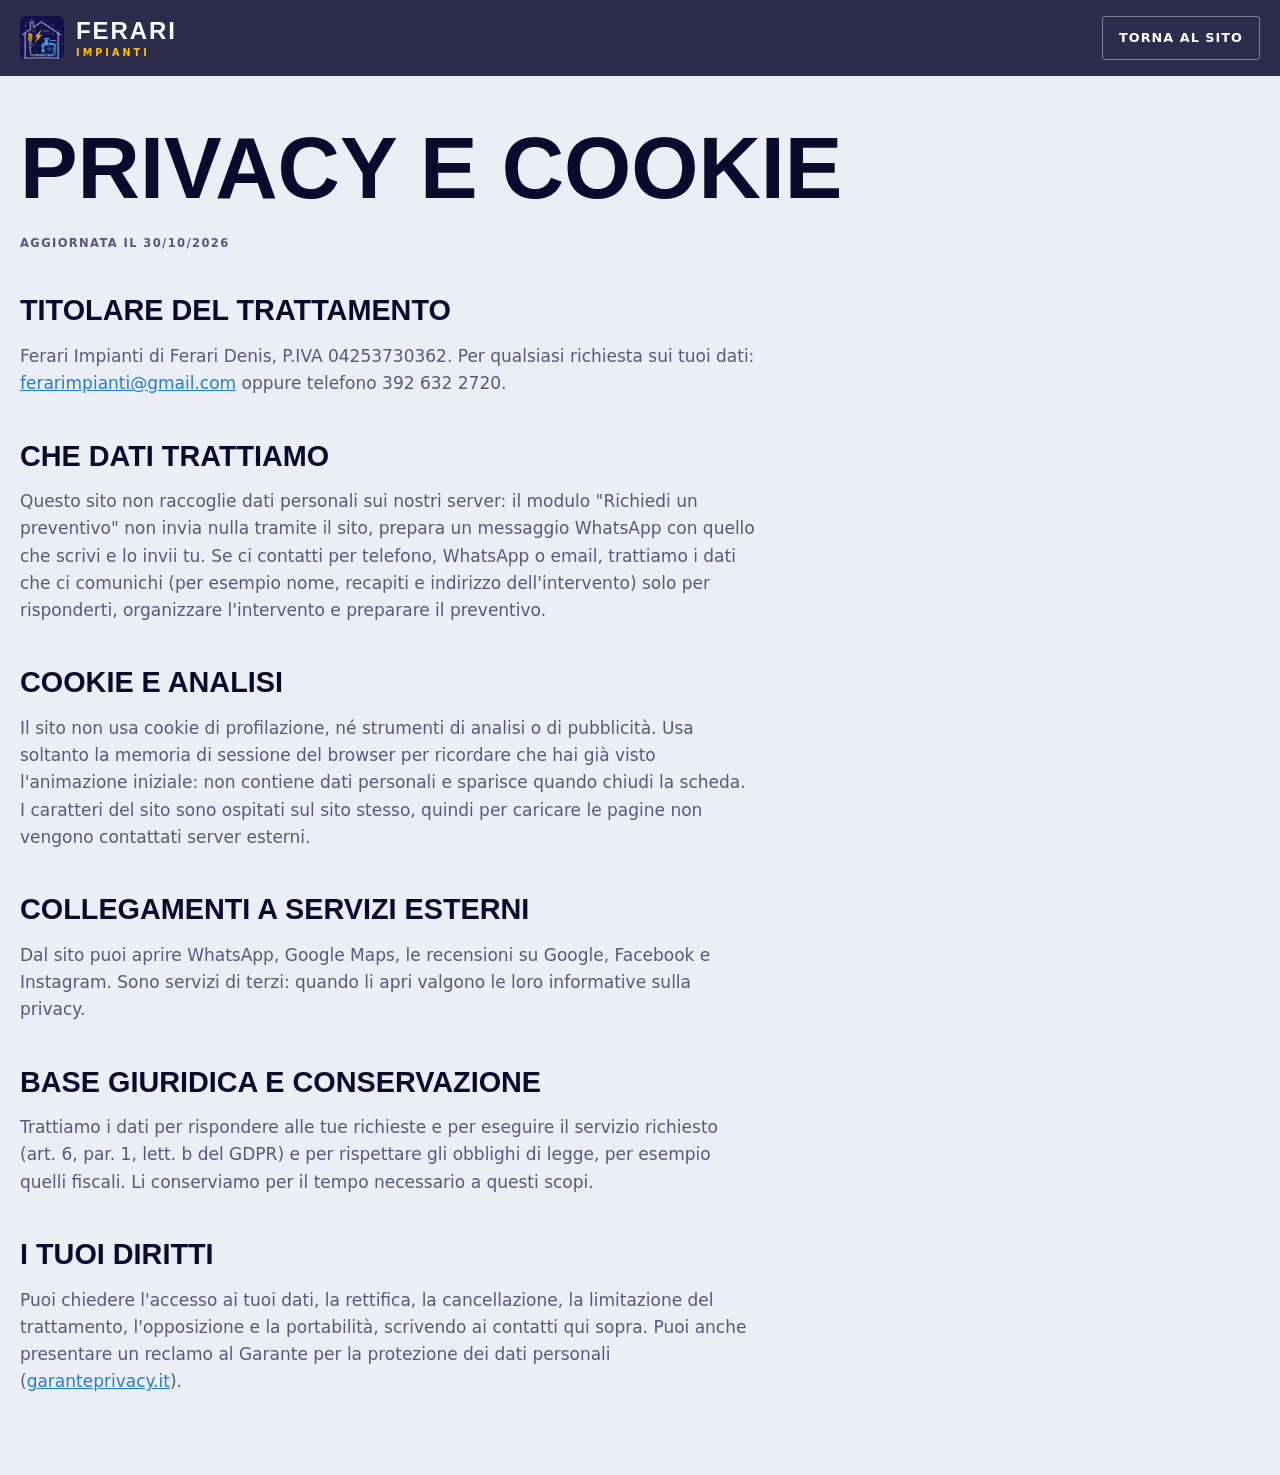
==== privacy.html @ da2285c0 "Modulo solo WhatsApp e dati della ditta nel piede e nella privacy" ====
<!DOCTYPE html>
<html lang="it">
<head>
<meta charset="utf-8">
<meta name="viewport" content="width=device-width, initial-scale=1, viewport-fit=cover">
<title>Privacy e cookie | Ferari Impianti</title>
<meta name="description" content="Informativa sulla privacy e sui cookie del sito di Ferari Impianti.">
<link rel="canonical" href="https://ferarimpianti.it/privacy.html">
<meta name="theme-color" content="#11114d">
<link rel="icon" type="image/png" sizes="32x32" href="img/favicon-32.png">
<link rel="stylesheet" href="css/style.css">
</head>
<body>
<header class="header is-scrolled">
  <div class="header-in">
    <a class="brand" href="./" aria-label="Ferari Impianti, torna al sito">
      <img src="img/mark.webp" width="44" height="44" alt="" decoding="async">
      <span class="brand-name">Ferari<small>Impianti</small></span>
    </a>
    <a class="btn btn-line btn-sm" href="./">Torna al sito</a>
  </div>
</header>
<main class="doc">
  <div class="wrap">
    <h1>Privacy e cookie</h1>
    <p class="mono" style="margin-bottom:1.6rem">Aggiornata il 30/10/2026</p>

    <h2>Titolare del trattamento</h2>
    <p>Ferari Impianti di Ferari Denis, P.IVA 04253730362. Per qualsiasi richiesta sui tuoi dati: <a href="mailto:ferarimpianti@gmail.com">ferarimpianti@gmail.com</a> oppure telefono 392 632 2720.</p>

    <h2>Che dati trattiamo</h2>
    <p>Questo sito non raccoglie dati personali sui nostri server: il modulo "Richiedi un preventivo" non invia nulla tramite il sito, prepara un messaggio WhatsApp con quello che scrivi e lo invii tu. Se ci contatti per telefono, WhatsApp o email, trattiamo i dati che ci comunichi (per esempio nome, recapiti e indirizzo dell'intervento) solo per risponderti, organizzare l'intervento e preparare il preventivo.</p>

    <h2>Cookie e analisi</h2>
    <p>Il sito non usa cookie di profilazione, né strumenti di analisi o di pubblicità. Usa soltanto la memoria di sessione del browser per ricordare che hai già visto l'animazione iniziale: non contiene dati personali e sparisce quando chiudi la scheda. I caratteri del sito sono ospitati sul sito stesso, quindi per caricare le pagine non vengono contattati server esterni.</p>

    <h2>Collegamenti a servizi esterni</h2>
    <p>Dal sito puoi aprire WhatsApp, Google Maps, le recensioni su Google, Facebook e Instagram. Sono servizi di terzi: quando li apri valgono le loro informative sulla privacy.</p>

    <h2>Base giuridica e conservazione</h2>
    <p>Trattiamo i dati per rispondere alle tue richieste e per eseguire il servizio richiesto (art. 6, par. 1, lett. b del GDPR) e per rispettare gli obblighi di legge, per esempio quelli fiscali. Li conserviamo per il tempo necessario a questi scopi.</p>

    <h2>I tuoi diritti</h2>
    <p>Puoi chiedere l'accesso ai tuoi dati, la rettifica, la cancellazione, la limitazione del trattamento, l'opposizione e la portabilità, scrivendo ai contatti qui sopra. Puoi anche presentare un reclamo al Garante per la protezione dei dati personali (<a href="https://www.garanteprivacy.it" target="_blank" rel="noopener noreferrer">garanteprivacy.it</a>).</p>
  </div>
</main>
</body>
</html>
---- css/style.css ----
/* Ferari Impianti — stile. Idea: un disegno tecnico che prende vita. Colori del logo: bleumarin, giallo del fulmine, azzurro dell'acqua. */
@font-face { font-family: "Barlow Condensed"; font-weight: 500; font-display: swap; src: url("../fonts/barlow-condensed-500.woff2") format("woff2"); }
@font-face { font-family: "Barlow Condensed"; font-weight: 600; font-display: swap; src: url("../fonts/barlow-condensed-600.woff2") format("woff2"); }
@font-face { font-family: "Barlow Condensed"; font-weight: 700; font-display: swap; src: url("../fonts/barlow-condensed-700.woff2") format("woff2"); }
@font-face { font-family: "Inter"; font-weight: 100 900; font-display: swap; src: url("../fonts/inter-var.woff2") format("woff2"); }
@font-face { font-family: "Plex Mono"; font-weight: 500; font-display: swap; src: url("../fonts/plex-mono-500.woff2") format("woff2"); }

:root {
  --navy: #11114d; --navy-deep: #08082b; --navy-2: #1a1a78;
  --paper: #eceef6; --paper-2: #e1e4f0; --white: #fff; --ink: #0a0a2c;
  --amber: #ffbf06; --amber-2: #ffd75e; --azure: #40b5fb; --azure-d: #1f7fd6; --heat: #ff7a45; --ok: #19b36b;
  --txt-d: #f6fcfc; --mut-d: rgba(246, 252, 252, 0.7); --mut-l: #555a7c;
  --line-d: rgba(255, 255, 255, 0.16); --line-l: rgba(10, 10, 44, 0.16);
  --max: 1280px; --header-h: 76px;
  --font-d: "Barlow Condensed", "Arial Narrow", Impact, sans-serif;
  --font-t: "Inter", system-ui, -apple-system, "Segoe UI", sans-serif;
  --mono: "Plex Mono", ui-monospace, "SF Mono", Menlo, monospace;
  --ease: cubic-bezier(0.2, 0.8, 0.2, 1); --ease-io: cubic-bezier(0.76, 0, 0.24, 1);
}
*, *::before, *::after { box-sizing: border-box; }
html { scroll-behavior: smooth; scroll-padding-top: calc(var(--header-h) + 8px); -webkit-text-size-adjust: 100%; }
body { margin: 0; font-family: var(--font-t); font-size: 17px; line-height: 1.6; color: var(--ink); background: var(--paper); -webkit-font-smoothing: antialiased; text-rendering: optimizeLegibility; overflow-x: hidden; }
img, svg { display: block; max-width: 100%; }
a { color: inherit; } button { font: inherit; color: inherit; }
h1, h2, h3, p { margin: 0; }
::selection { background: var(--amber); color: var(--navy-deep); }
:focus-visible { outline: 2px solid var(--amber); outline-offset: 4px; }
.skip { position: absolute; left: -999px; top: 10px; z-index: 5000; background: var(--amber); color: var(--navy-deep); padding: 0.6rem 1rem; font-weight: 700; }
.skip:focus { left: 10px; }
.wrap { width: min(var(--max), calc(100% - 2.5rem)); margin-inline: auto; }
.mono { font-family: var(--mono); font-weight: 500; font-size: 0.72rem; letter-spacing: 0.14em; text-transform: uppercase; }
.loader[hidden] { display: none !important; }

/* ---------- caricamento: il disegno si traccia, poi il sipario si apre ---------- */
.loader { display: none; }
.js .loader { position: fixed; inset: 0; z-index: 4000; display: block; }
.l-panel { position: absolute; left: 0; right: 0; height: 50.5%; background: var(--navy); transition: transform 1s var(--ease-io); }
.l-panel.t { top: 0; } .l-panel.b { bottom: 0; }
.l-panel::after { content: ""; position: absolute; left: 0; right: 0; height: 1px; background: rgba(255,191,6,.0); }
.loader.is-done .l-panel.t { transform: translateY(-101%); } .loader.is-done .l-panel.b { transform: translateY(101%); }
.l-grid { position: absolute; inset: 0; opacity: .7; background-image: linear-gradient(rgba(255,255,255,.05) 1px, transparent 1px), linear-gradient(90deg, rgba(255,255,255,.05) 1px, transparent 1px); background-size: 48px 48px; mask-image: radial-gradient(ellipse 60% 55% at 50% 50%, #000 20%, transparent 80%); -webkit-mask-image: radial-gradient(ellipse 60% 55% at 50% 50%, #000 20%, transparent 80%); transition: opacity .4s; }
.l-box { position: absolute; inset: 0; display: grid; place-content: center; justify-items: center; gap: 1.6rem; transition: opacity .4s; }
.loader.is-done .l-box, .loader.is-done .l-foot, .loader.is-done .l-grid { opacity: 0; }
.l-house { width: min(300px, 62vw); overflow: visible; }
.l-house .ln { fill: none; stroke: #b3b4d6; stroke-width: 2; stroke-linecap: round; stroke-linejoin: round; stroke-dasharray: 1; stroke-dashoffset: 1; animation: draw 1.7s var(--ease) forwards; }
.l-house .bolt { fill: var(--amber); opacity: 0; filter: drop-shadow(0 0 14px rgba(255,191,6,.85)); animation: pop .6s .9s var(--ease) forwards, bob 2.2s 1.5s ease-in-out infinite; transform-box: fill-box; transform-origin: center; }
.l-house .drop { fill: var(--azure); opacity: 0; filter: drop-shadow(0 0 14px rgba(64,181,251,.85)); animation: pop .6s 1.1s var(--ease) forwards, bob 2.2s 1.7s ease-in-out infinite; transform-box: fill-box; transform-origin: center; }
@keyframes draw { to { stroke-dashoffset: 0; } }
@keyframes pop { from { opacity: 0; transform: scale(.6); } to { opacity: 1; transform: none; } }
@keyframes bob { 0%,100% { transform: translateY(0); } 50% { transform: translateY(-7px); } }
.l-brand { color: rgba(246,252,252,.55); text-align: center; }
.l-foot { position: absolute; left: 1.5rem; right: 1.5rem; bottom: 1.8rem; display: flex; justify-content: space-between; align-items: flex-end; color: rgba(246,252,252,.6); transition: opacity .4s; }
.l-pct { font-family: var(--font-d); font-weight: 700; font-size: clamp(3.4rem, 10vw, 7rem); line-height: .8; color: var(--txt-d); font-variant-numeric: tabular-nums; }
.l-pct::after { content: "%"; font-size: .4em; color: var(--amber); margin-left: .1em; }
.l-bar { position: absolute; left: 0; right: 0; bottom: 0; height: 4px; background: rgba(255,255,255,.1); }
.l-bar i { display: block; height: 100%; width: 0; background: linear-gradient(90deg, var(--azure-d), var(--azure) 60%, var(--amber)); box-shadow: 0 0 16px rgba(64,181,251,.6); }
body.is-loading { overflow: hidden; }

/* ---------- cursore a mirino (solo con mouse) ---------- */
.cur { display: none; }
@media (hover: hover) and (pointer: fine) {
  .has-cur, .has-cur a, .has-cur button, .has-cur summary { cursor: none; }
  .has-cur .cur { display: block; position: fixed; left: 0; top: 0; z-index: 4500; pointer-events: none; mix-blend-mode: difference; will-change: transform; }
  .cur::before, .cur::after { content: ""; position: absolute; background: #fff; transition: transform .3s var(--ease); }
  .cur::before { left: -16px; top: -.5px; width: 32px; height: 1px; } .cur::after { top: -16px; left: -.5px; height: 32px; width: 1px; }
  .cur b { position: absolute; left: -5px; top: -5px; width: 10px; height: 10px; border: 1px solid #fff; border-radius: 50%; transition: transform .35s var(--ease), background .2s; }
  .cur.is-link b { transform: scale(3.4); background: rgba(255,255,255,.25); } .cur.is-link::before { transform: scaleX(.3); } .cur.is-link::after { transform: scaleY(.3); }
  .cur.is-hide { opacity: 0; }
}

/* ---------- testata ---------- */
.header { position: fixed; inset: 0 0 auto 0; z-index: 900; height: var(--header-h); display: flex; align-items: center; transition: background .3s, box-shadow .3s; }
.header.is-scrolled { background: rgba(8,8,43,.84); backdrop-filter: blur(14px) saturate(1.3); -webkit-backdrop-filter: blur(14px) saturate(1.3); box-shadow: 0 1px 0 var(--line-d); }
.header-in { display: flex; align-items: center; justify-content: space-between; gap: 1rem; width: min(var(--max), calc(100% - 2.5rem)); margin-inline: auto; }
.brand { display: flex; align-items: center; gap: .75rem; text-decoration: none; color: var(--txt-d); }
.brand img { width: 44px; height: 44px; border-radius: 6px; object-fit: cover; }
.brand-name { font-family: var(--font-d); font-weight: 700; font-size: 1.5rem; letter-spacing: .08em; line-height: 1; text-transform: uppercase; }
.brand-name small { display: block; font-family: var(--mono); font-weight: 500; font-size: .6rem; letter-spacing: .34em; color: var(--amber); margin-top: .3rem; }
.nav { display: none; gap: 2.2rem; }
.nav a { color: rgba(246,252,252,.82); text-decoration: none; padding: .4rem 0; position: relative; }
.nav a i { font-style: normal; color: var(--amber); margin-right: .45em; }
.nav a::after { content: ""; position: absolute; left: 0; bottom: 0; height: 1px; width: 100%; background: var(--amber); transform: scaleX(0); transform-origin: left; transition: transform .4s var(--ease); }
.nav a:hover::after { transform: scaleX(1); } .nav a:hover { color: #fff; }
.h-call { display: none; align-items: center; gap: 1.2rem; }
.h-tel { display: inline-flex; align-items: center; gap: .6rem; color: #fff; text-decoration: none; }
.h-tel .live-dot { margin: 0; }
.menu-btn { width: 46px; height: 46px; border: 1px solid var(--line-d); background: rgba(255,255,255,.05); display: grid; place-items: center; color: #fff; border-radius: 3px; }
.menu-btn svg { width: 22px; height: 22px; }
@media (min-width: 1020px) { .nav, .h-call { display: flex; } .menu-btn { display: none; } }
.live-dot { display: inline-block; width: 8px; height: 8px; border-radius: 50%; background: var(--ok); box-shadow: 0 0 0 0 rgba(25,179,107,.6); animation: ping 2s infinite; flex: none; }
@keyframes ping { 70% { box-shadow: 0 0 0 10px rgba(25,179,107,0); } 100% { box-shadow: 0 0 0 0 rgba(25,179,107,0); } }

/* pulsanti: rettangolari, con riempimento che sale */
.btn { position: relative; isolation: isolate; overflow: hidden; display: inline-flex; align-items: center; justify-content: center; gap: .8rem; min-height: 54px; padding: .85rem 1.4rem; border: 1px solid transparent; border-radius: 3px; font-family: var(--mono); font-weight: 500; font-size: .8rem; letter-spacing: .1em; text-transform: uppercase; text-decoration: none; cursor: pointer; transition: color .35s, border-color .35s, transform .2s; }
.btn::before { content: ""; position: absolute; inset: 0; z-index: -1; transform: translateY(101%); transition: transform .5s var(--ease); }
.btn:hover::before { transform: none; }
.btn .arr { width: 18px; height: 18px; flex: none; transition: transform .4s var(--ease); } .btn:hover .arr { transform: translateX(5px); }
.btn svg { flex: none; }
.btn-amber { background: var(--amber); color: var(--navy-deep); } .btn-amber::before { background: #fff; }
.btn-line { background: transparent; color: #fff; border-color: rgba(255,255,255,.4); } .btn-line::before { background: #fff; } .btn-line:hover { color: var(--navy-deep); border-color: #fff; }
.btn-ink { background: var(--navy); color: #fff; } .btn-ink::before { background: var(--amber); } .btn-ink:hover { color: var(--navy-deep); }
.btn-sm { min-height: 44px; padding: .55rem 1rem; font-size: .72rem; }
.btn-lg { min-height: 62px; padding: 1rem 1.8rem; font-size: .88rem; }

.drawer { position: fixed; inset: 0; z-index: 1200; background: var(--navy-deep); color: #fff; padding: 1.25rem; display: flex; flex-direction: column; clip-path: inset(0 0 100% 0); visibility: hidden; transition: clip-path .7s var(--ease-io), visibility 0s .7s; }
.drawer.is-open { clip-path: inset(0); visibility: visible; transition: clip-path .7s var(--ease-io), visibility 0s; }
.drawer-top { display: flex; align-items: center; justify-content: space-between; height: 56px; }
.drawer nav { margin: 2rem 0 auto; display: grid; }
.drawer nav a { display: flex; align-items: baseline; gap: 1rem; font-family: var(--font-d); font-weight: 700; font-size: clamp(2.6rem, 12vw, 3.6rem); text-transform: uppercase; text-decoration: none; line-height: 1.05; padding: .3rem 0; border-bottom: 1px solid var(--line-d); }
.drawer nav a i { font-family: var(--mono); font-style: normal; font-size: .75rem; color: var(--amber); letter-spacing: .1em; }
.drawer-actions { display: grid; gap: .7rem; padding-bottom: max(.5rem, env(safe-area-inset-bottom)); }

/* ---------- eroe ---------- */
.hero { position: relative; min-height: 100svh; display: flex; flex-direction: column; background: var(--navy); color: var(--txt-d); overflow: hidden; isolation: isolate; padding: calc(var(--header-h) + 1.6rem) 0 0; }
.hero-grid { position: absolute; inset: -80px; z-index: -3; will-change: transform; background-image: linear-gradient(rgba(255,255,255,.1) 1px, transparent 1px), linear-gradient(90deg, rgba(255,255,255,.1) 1px, transparent 1px), linear-gradient(rgba(255,255,255,.045) 1px, transparent 1px), linear-gradient(90deg, rgba(255,255,255,.045) 1px, transparent 1px); background-size: 168px 168px, 168px 168px, 28px 28px, 28px 28px; mask-image: radial-gradient(ellipse 90% 80% at 65% 48%, #000 22%, transparent 78%); -webkit-mask-image: radial-gradient(ellipse 90% 80% at 65% 48%, #000 22%, transparent 78%); }
.orb { position: absolute; border-radius: 50%; filter: blur(90px); z-index: -2; pointer-events: none; }
.orb-a { width: 44vw; height: 44vw; max-width: 620px; max-height: 620px; right: -6vw; top: 4vw; background: radial-gradient(circle, rgba(255,191,6,.22), transparent 68%); animation: drift 14s ease-in-out infinite alternate; }
.orb-b { width: 40vw; height: 40vw; max-width: 560px; max-height: 560px; left: -12vw; bottom: -8vw; background: radial-gradient(circle, rgba(64,181,251,.22), transparent 68%); animation: drift 17s ease-in-out infinite alternate-reverse; }
@keyframes drift { to { transform: translate3d(3vw, 2vw, 0) scale(1.08); } }
.hero-mark { position: absolute; z-index: -1; right: -1vw; bottom: 5.5rem; font-family: var(--font-d); font-weight: 700; font-size: clamp(12rem, 31vw, 31rem); line-height: .78; color: transparent; -webkit-text-stroke: 1.5px rgba(255,255,255,.11); user-select: none; pointer-events: none; will-change: transform; }
.hero-top { display: flex; justify-content: space-between; gap: 1rem; color: var(--mut-d); }
.hero-top span { display: inline-flex; align-items: center; gap: .6rem; }
.hero-top .amb { color: var(--amber); }
.hero-body { flex: 1; display: grid; gap: 2rem; align-items: center; padding: 2.2rem 0 2.8rem; }
@media (min-width: 1000px) { .hero-body { grid-template-columns: 1.12fr .88fr; gap: 1rem; } }
.hero h1 { font-family: var(--font-d); font-weight: 700; text-transform: uppercase; font-size: clamp(3.3rem, min(8.4vw, 11.6vh), 7.4rem); line-height: .86; letter-spacing: -.005em; margin: 0 0 1.6rem; }
.hero h1 .acc { color: var(--amber); }
.w { display: inline-block; overflow: hidden; vertical-align: top; padding-bottom: .08em; margin-bottom: -.08em; }
.w > span { display: inline-block; transform: translateY(110%); }
.no-js .w > span { transform: none; }
.in .w > span, body.is-ready .hero .w > span { animation: rise 1s var(--ease) forwards; animation-delay: calc(var(--i, 0) * 70ms + .1s); }
@keyframes rise { to { transform: none; } }
.lead { font-size: clamp(1.02rem, 1.6vw, 1.2rem); color: var(--mut-d); max-width: 33rem; }
.hero-actions { display: flex; flex-wrap: wrap; gap: .8rem; margin: 2rem 0 0; }
.fade { opacity: 0; transform: translateY(22px); }
body.is-ready .fade { animation: fadeup .9s var(--ease) forwards; animation-delay: calc(var(--d, 0) * 1ms + 600ms); }
@keyframes fadeup { to { opacity: 1; transform: none; } }
.no-js .fade { opacity: 1; transform: none; }
.hero-foot { display: grid; grid-template-columns: repeat(3, 1fr); border-top: 1px solid var(--line-d); }
.hero-foot div { padding: 1.1rem 1rem 1.3rem 0; border-right: 1px solid var(--line-d); color: var(--mut-d); font-size: .82rem; }
.hero-foot div + div { padding-left: 1.1rem; } .hero-foot div:last-child { border-right: 0; }
.hero-foot b { display: block; font-family: var(--font-d); font-weight: 700; font-size: clamp(1.15rem, 2.4vw, 1.7rem); text-transform: uppercase; letter-spacing: .03em; color: #fff; line-height: 1.05; margin-bottom: .2rem; }
@media (max-width: 640px) { .hero-foot div { font-size: .72rem; padding-right: .5rem; } .hero-foot div + div { padding-left: .7rem; } .hero-top .hide-s { display: none; } }

.blueprint { width: min(100%, 580px); margin-inline: auto; transform-style: preserve-3d; transform: perspective(1400px) rotateY(calc(var(--px, 0) * 5deg)) rotateX(calc(var(--py, 0) * -4deg)); transition: transform .5s var(--ease); }
.blueprint svg { width: 100%; height: auto; overflow: visible; }
.bp-line { fill: none; stroke: #b3b4d6; stroke-width: 2.2; stroke-linecap: round; stroke-linejoin: round; }
.bp-thin { fill: none; stroke: rgba(179,180,214,.55); stroke-width: 1.2; stroke-linecap: round; }
.bp-txt { font-family: var(--font-d); font-weight: 600; font-size: 13px; letter-spacing: .1em; fill: #c8c9e8; text-transform: uppercase; }
.bp-num { font-family: var(--font-d); font-weight: 600; font-size: 13px; fill: rgba(200,201,232,.8); }
.draw { stroke-dasharray: 1; stroke-dashoffset: 1; }
body.is-ready .draw { animation: draw 1.9s var(--ease) forwards; animation-delay: calc(var(--d, 0) * 1ms + 450ms); }
.no-js .draw { stroke-dashoffset: 0; }
.bp-pop { opacity: 0; transform-origin: center; transform-box: fill-box; }
body.is-ready .bp-pop { animation: pop .9s var(--ease) forwards; animation-delay: calc(var(--d, 0) * 1ms + 900ms); }
.no-js .bp-pop { opacity: 1; }
.bolt-glow { animation: pulse 2.6s ease-in-out infinite; transform-origin: center; transform-box: fill-box; filter: drop-shadow(0 0 12px rgba(255,191,6,.7)); }
@keyframes pulse { 0%,100% { filter: drop-shadow(0 0 8px rgba(255,191,6,.55)); } 50% { filter: drop-shadow(0 0 26px rgba(255,191,6,.95)); } }
.flow { fill: none; stroke: #fff; stroke-opacity: .85; stroke-width: 3.2; stroke-linecap: round; stroke-dasharray: 1 20; animation: flow 1.1s linear infinite; }
@keyframes flow { to { stroke-dashoffset: -21; } }
.drop-fall { animation: fall 2.4s cubic-bezier(.5,0,.9,.6) infinite; transform-box: fill-box; }
@keyframes fall { 0% { transform: translateY(-4px) scale(.6); opacity: 0; } 12% { opacity: 1; transform: none; } 80% { opacity: 1; } 100% { transform: translateY(58px); opacity: 0; } }
.ripple { fill: none; stroke: var(--azure); stroke-width: 1.5; opacity: 0; transform-box: fill-box; transform-origin: center; animation: ripple 2.4s ease-out infinite; }
@keyframes ripple { 0%,74% { opacity: 0; transform: scale(.3); } 80% { opacity: .9; } 100% { opacity: 0; transform: scale(1.6); } }

/* ---------- nastro ---------- */
.ticker { background: var(--amber); color: var(--navy-deep); overflow: hidden; }
.ticker-track { display: flex; width: max-content; animation: marquee 42s linear infinite; }
.ticker:hover .ticker-track { animation-play-state: paused; }
.ticker-set { display: flex; align-items: center; flex: none; }
.ticker-set span { font-family: var(--mono); font-weight: 500; font-size: .8rem; letter-spacing: .18em; text-transform: uppercase; padding: .95rem 0; white-space: nowrap; }
.ticker-set i { display: block; width: 7px; height: 7px; margin: 0 2rem; background: var(--navy-deep); transform: rotate(45deg); flex: none; }
@keyframes marquee { to { transform: translateX(-50%); } }

/* ---------- sezioni ---------- */
.section { position: relative; padding: clamp(4.5rem, 9vw, 8.5rem) 0; }
.paper { background: var(--paper); }
.paper::before { content: ""; position: absolute; inset: 0; pointer-events: none; background-image: linear-gradient(var(--line-l) 1px, transparent 1px), linear-gradient(90deg, var(--line-l) 1px, transparent 1px); background-size: 168px 168px; opacity: .45; mask-image: linear-gradient(#000, transparent 55%); -webkit-mask-image: linear-gradient(#000, transparent 55%); }
.dark { background: var(--navy); color: var(--txt-d); }
.section > .wrap { position: relative; }
.eyebrow { display: inline-flex; align-items: center; gap: .8rem; color: var(--azure-d); }
.eyebrow::before { content: ""; width: 34px; height: 1px; background: currentColor; }
.dark .eyebrow { color: var(--amber); }
.h2 { font-family: var(--font-d); font-weight: 700; text-transform: uppercase; font-size: clamp(2.6rem, 6.8vw, 5.6rem); line-height: .9; letter-spacing: -.004em; margin-top: 1rem; }
.h2 em { font-style: normal; color: var(--azure-d); } .dark .h2 em { color: var(--amber); }
.sub { margin-top: 1.2rem; max-width: 36rem; color: var(--mut-l); font-size: 1.06rem; } .dark .sub { color: var(--mut-d); }
.head { margin-bottom: clamp(2.4rem, 5vw, 4rem); }
.head-split { display: grid; gap: 1.2rem; align-items: end; }
@media (min-width: 900px) { .head-split { grid-template-columns: 1.3fr .7fr; } .head-split .sub { margin-top: 0; justify-self: end; } }
.js .rv { opacity: 0; transform: translateY(32px); transition: opacity .9s var(--ease), transform .9s var(--ease); transition-delay: calc(var(--d, 0) * 1ms); }
.js .rv.in { opacity: 1; transform: none; }

/* ---------- sezione dell'impianto (interattiva) ---------- */
.lab { display: grid; gap: 1.4rem; }
@media (min-width: 1000px) { .lab { grid-template-columns: .72fr 1.28fr; gap: 2.4rem; align-items: start; } }
.sys-list { border-top: 1px solid var(--line-l); }
.sys-btn { position: relative; display: grid; grid-template-columns: 2.4rem 1fr auto; gap: .6rem; align-items: center; width: 100%; padding: 1rem .2rem; text-align: left; background: none; border: 0; border-bottom: 1px solid var(--line-l); cursor: pointer; color: var(--ink); }
.sys-btn .n { font-family: var(--mono); font-size: .72rem; color: var(--mut-l); letter-spacing: .08em; }
.sys-btn .t { font-family: var(--font-d); font-weight: 700; text-transform: uppercase; font-size: clamp(1.7rem, 2.8vw, 2.3rem); line-height: 1; transition: transform .45s var(--ease), color .3s; }
.sys-btn .d { display: block; font-family: var(--font-t); font-weight: 400; font-size: .86rem; text-transform: none; letter-spacing: 0; color: var(--mut-l); margin-top: .3rem; }
.sys-btn .a { width: 36px; height: 36px; border: 1px solid var(--line-l); display: grid; place-items: center; border-radius: 3px; transition: background .3s, color .3s, border-color .3s, transform .4s var(--ease); }
.sys-btn .a svg { width: 16px; height: 16px; }
.sys-btn::before { content: ""; position: absolute; left: 0; bottom: -1px; height: 3px; width: 100%; background: var(--amber); transform: scaleX(0); transform-origin: left; transition: transform .6s var(--ease); }
.sys-btn[aria-selected="true"]::before { transform: scaleX(1); }
.sys-btn[aria-selected="true"] .t { transform: translateX(8px); }
.sys-btn[aria-selected="true"] .a { background: var(--navy); color: var(--amber); border-color: var(--navy); }
.sys-btn[aria-selected="true"] .a svg { transform: rotate(-45deg); }
.sys-btn .a svg { transition: transform .4s var(--ease); }
.sys-btn:hover .t { color: var(--azure-d); }
.sys-view { position: relative; background: var(--navy); color: var(--txt-d); border-radius: 4px; overflow: hidden; box-shadow: 0 40px 90px rgba(10,10,44,.25); }
.sys-view::before { content: ""; position: absolute; inset: 0; background-image: linear-gradient(rgba(255,255,255,.07) 1px, transparent 1px), linear-gradient(90deg, rgba(255,255,255,.07) 1px, transparent 1px), linear-gradient(rgba(255,255,255,.035) 1px, transparent 1px), linear-gradient(90deg, rgba(255,255,255,.035) 1px, transparent 1px); background-size: 120px 120px, 120px 120px, 24px 24px, 24px 24px; pointer-events: none; }
.sys-tag { position: absolute; left: 1rem; top: .9rem; z-index: 1; color: var(--mut-d); display: flex; align-items: center; gap: .6rem; }
.sys-svg { position: relative; width: 100%; height: auto; }
.sys-info { position: relative; padding: 1.2rem 1.4rem 1.5rem; border-top: 1px solid var(--line-d); display: grid; gap: 1rem; background: rgba(8,8,43,.55); }
@media (min-width: 720px) { .sys-info { grid-template-columns: 1fr auto; align-items: end; padding: 1.4rem 1.8rem 1.6rem; } }
.sys-info h3 { font-family: var(--font-d); font-weight: 700; text-transform: uppercase; font-size: clamp(1.8rem, 3vw, 2.6rem); line-height: 1; color: #fff; margin-bottom: .45rem; }
.sys-info p { color: var(--mut-d); font-size: .96rem; max-width: 36rem; }
.sys-info.swap h3, .sys-info.swap p { animation: swapIn .6s var(--ease); }
@keyframes swapIn { from { opacity: 0; transform: translateY(10px); } to { opacity: 1; transform: none; } }

/* il disegno della casa in sezione */
.sys-svg .part { fill: none; stroke: rgba(255,255,255,.2); stroke-width: 2; stroke-linecap: round; stroke-linejoin: round; transition: stroke .5s, fill .5s, filter .5s, opacity .5s; }
.sys-svg .wall { stroke: rgba(255,255,255,.36); }
.sys-svg .lbl { font-family: var(--mono); font-size: 9.5px; letter-spacing: .12em; fill: rgba(255,255,255,.3); text-transform: uppercase; transition: fill .5s; }
.sys-svg .fx { fill: none; stroke-width: 3; stroke-linecap: round; stroke-dasharray: 1 14; opacity: 0; transition: opacity .5s; animation: flow 1s linear infinite; }
.sys-svg .fill-a { fill: rgba(255,255,255,.0); }
.lab[data-active="el"] .p-el, .lab[data-active="pi"] .p-el { stroke: var(--amber); filter: drop-shadow(0 0 7px rgba(255,191,6,.65)); }
.lab[data-active="el"] .l-el, .lab[data-active="pi"] .l-el { fill: var(--amber); }
.lab[data-active="el"] .fx-el, .lab[data-active="pi"] .fx-el { opacity: 1; stroke: #fff6c9; }
.lab[data-active="el"] .bulb, .lab[data-active="pi"] .bulb { fill: rgba(255,191,6,.5); }
.lab[data-active="id"] .p-id, .lab[data-active="pi"] .p-id { stroke: var(--azure); filter: drop-shadow(0 0 7px rgba(64,181,251,.65)); }
.lab[data-active="id"] .l-id, .lab[data-active="pi"] .l-id { fill: var(--azure); }
.lab[data-active="id"] .fx-id, .lab[data-active="pi"] .fx-id { opacity: 1; stroke: #d6f0ff; }
.lab[data-active="cl"] .p-cl, .lab[data-active="pi"] .p-cl { stroke: #7ee0ff; filter: drop-shadow(0 0 7px rgba(126,224,255,.6)); }
.lab[data-active="cl"] .l-cl, .lab[data-active="pi"] .l-cl { fill: #7ee0ff; }
.lab[data-active="cl"] .air, .lab[data-active="pi"] .air { opacity: 1; animation: airf 2.2s linear infinite; }
.sys-svg .air { stroke-dasharray: 5 9; opacity: 0; }
@keyframes airf { to { stroke-dashoffset: -28; } }
.lab[data-active="ca"] .p-ca, .lab[data-active="pi"] .p-ca { stroke: var(--heat); filter: drop-shadow(0 0 7px rgba(255,122,69,.6)); }
.lab[data-active="ca"] .l-ca, .lab[data-active="pi"] .l-ca { fill: var(--heat); }
.lab[data-active="ca"] .fx-ca, .lab[data-active="pi"] .fx-ca { opacity: 1; stroke: #ffd2bf; }
.lab[data-active="ca"] .heat, .lab[data-active="pi"] .heat { opacity: 1; animation: rise-heat 2.4s ease-in infinite; }
.sys-svg .heat { opacity: 0; stroke: var(--heat); }
@keyframes rise-heat { 0% { transform: translateY(8px); opacity: 0; } 30% { opacity: .9; } 100% { transform: translateY(-16px); opacity: 0; } }
.lab[data-active="ci"] .p-ci { stroke: #fff; fill: rgba(255,255,255,.06); }
.lab[data-active="ci"] .wall { stroke: #fff; }
.lab[data-active="ci"] .l-ci { fill: #fff; }
.sys-svg .beacon { fill: rgba(255,255,255,.15); stroke: rgba(255,255,255,.25); transition: fill .4s, stroke .4s; }
.lab[data-active="pi"] .beacon { fill: var(--amber); stroke: var(--amber); animation: blink 1s ease-in-out infinite; filter: drop-shadow(0 0 14px rgba(255,191,6,.95)); }
.sys-svg .rays { stroke: rgba(255,255,255,.18); stroke-width: 2; stroke-linecap: round; transition: stroke .4s; }
.lab[data-active="pi"] .rays { stroke: var(--amber); animation: blink 1s ease-in-out infinite; }
@keyframes blink { 50% { opacity: .35; } }
.sys-svg .tag24 { fill: none; stroke: rgba(255,255,255,.2); transition: stroke .4s, fill .4s; }
.sys-svg .tag24-t { font-family: var(--font-d); font-weight: 700; font-size: 20px; fill: rgba(255,255,255,.3); transition: fill .4s; }
.lab[data-active="pi"] .tag24 { stroke: var(--amber); fill: var(--amber); } .lab[data-active="pi"] .tag24-t { fill: var(--navy-deep); }

/* ---------- numeri ---------- */
.stats { display: grid; grid-template-columns: repeat(2, 1fr); border-top: 1px solid var(--line-d); border-left: 1px solid var(--line-d); }
@media (min-width: 900px) { .stats { grid-template-columns: repeat(4, 1fr); } }
.stat { padding: clamp(1.4rem, 3vw, 2.6rem) clamp(1rem, 2vw, 1.8rem); border-right: 1px solid var(--line-d); border-bottom: 1px solid var(--line-d); }
.stat b { display: block; font-family: var(--font-d); font-weight: 700; font-size: clamp(4rem, 10vw, 8.2rem); line-height: .85; color: transparent; -webkit-text-stroke: 1.5px var(--amber); font-variant-numeric: tabular-nums; transition: color .9s .2s; }
.rv.in .stat b, .stats.in b { color: var(--amber); }
.stat span { display: block; margin-top: .9rem; color: var(--mut-d); }

/* ---------- metodo ---------- */
.proc { display: grid; gap: 2.4rem; align-items: start; }
@media (min-width: 980px) { .proc { grid-template-columns: .8fr 1.2fr; gap: 5rem; } .proc-side { position: sticky; top: calc(var(--header-h) + 2.2rem); } }
.rail { position: relative; padding-left: 3.4rem; }
.rail::before { content: ""; position: absolute; left: 1rem; top: .6rem; bottom: .6rem; width: 1px; background: var(--line-l); }
.rail-fill { position: absolute; left: 1rem; top: .6rem; width: 1px; height: calc(var(--p, 0%) * .96); background: linear-gradient(var(--azure-d), var(--amber)); box-shadow: 0 0 10px rgba(255,191,6,.6); transition: height .15s linear; }
.pstep { position: relative; padding: 0 0 clamp(2.2rem, 4vw, 3.4rem); }
.pstep:last-child { padding-bottom: 0; }
.pstep::before { content: ""; position: absolute; left: -2.65rem; top: .55rem; width: 11px; height: 11px; background: var(--paper); border: 1px solid var(--navy); transform: rotate(45deg); transition: background .4s, border-color .4s, box-shadow .4s; }
.pstep.in::before { background: var(--amber); border-color: var(--amber); box-shadow: 0 0 14px rgba(255,191,6,.8); }
.pstep .k { color: var(--azure-d); }
.pstep h3 { font-family: var(--font-d); font-weight: 700; text-transform: uppercase; font-size: clamp(2rem, 4vw, 3.2rem); line-height: .95; margin: .5rem 0 .6rem; }
.pstep p { color: var(--mut-l); max-width: 34rem; }

/* ---------- perche' ---------- */
.rows { border-top: 1px solid var(--line-d); }
.row { position: relative; overflow: hidden; display: grid; grid-template-columns: 3rem 1fr auto; gap: 1rem; align-items: center; padding: clamp(1.1rem, 2.4vw, 1.9rem) .2rem; border-bottom: 1px solid var(--line-d); isolation: isolate; transition: color .4s; }
.row::before { content: ""; position: absolute; inset: 0; z-index: -1; background: var(--amber); transform: translateX(-101%); transition: transform .6s var(--ease); }
@media (hover: hover) { .row:hover::before { transform: none; } .row:hover { color: var(--navy-deep); padding-inline: 1rem; } .row:hover p, .row:hover .rn { color: rgba(8,8,43,.75); } }
.row { transition: color .4s, padding .5s var(--ease); }
.rn { font-family: var(--mono); font-size: .75rem; letter-spacing: .1em; color: var(--amber); transition: color .4s; }
.row h3 { font-family: var(--font-d); font-weight: 700; text-transform: uppercase; font-size: clamp(1.9rem, 4.6vw, 3.6rem); line-height: .95; }
.row p { color: var(--mut-d); font-size: .95rem; max-width: 22rem; transition: color .4s; display: none; }
@media (min-width: 820px) { .row p { display: block; } }
.row .ra { width: 30px; height: 30px; opacity: .6; transition: transform .5s var(--ease), opacity .3s; } .row:hover .ra { transform: translateX(6px) rotate(-45deg); opacity: 1; }
.why-top { display: grid; gap: 1.4rem; margin-bottom: clamp(2.2rem, 4vw, 3.4rem); }
@media (min-width: 900px) { .why-top { grid-template-columns: 1.3fr .7fr; align-items: end; } .why-top .hero-actions { justify-self: end; margin: 0; } }

/* ---------- zone ---------- */
.zone { display: grid; gap: 2.6rem; align-items: center; }
@media (min-width: 980px) { .zone { grid-template-columns: 1fr 1fr; gap: 4.5rem; } }
.chips { display: flex; flex-wrap: wrap; gap: .5rem; margin: 1.8rem 0 2rem; padding: 0; list-style: none; }
.chips li { padding: .55rem .95rem; border: 1px solid var(--line-l); border-radius: 3px; font-family: var(--mono); font-size: .72rem; letter-spacing: .1em; text-transform: uppercase; transition: background .25s, color .25s, border-color .25s; }
.chips li:hover { background: var(--navy); color: #fff; border-color: var(--navy); }
.coord { color: var(--mut-l); margin-top: 1.1rem; display: block; }
.radar { position: relative; aspect-ratio: 1; width: min(100%, 540px); margin-inline: auto; border-radius: 50%; background: radial-gradient(circle at 50% 50%, var(--navy-2), var(--navy-deep) 72%); box-shadow: 0 40px 90px rgba(10,10,44,.35); overflow: hidden; }
.radar svg { position: absolute; inset: 0; width: 100%; height: 100%; }
.sweep { position: absolute; inset: 0; border-radius: 50%; background: conic-gradient(from 0deg, rgba(64,181,251,0) 0deg, rgba(64,181,251,0) 280deg, rgba(64,181,251,.4) 358deg, rgba(64,181,251,0) 360deg); animation: sweep 6s linear infinite; }
@keyframes sweep { to { transform: rotate(360deg); } }
.pin { position: absolute; transform: translate(-50%, -50%); }
.pin::before { content: ""; position: absolute; left: 50%; top: 50%; width: 14px; height: 14px; margin: -7px; border-radius: 50%; background: var(--amber); animation: ping2 2.4s infinite; }
@keyframes ping2 { 0% { box-shadow: 0 0 0 0 rgba(255,191,6,.7); } 70%,100% { box-shadow: 0 0 0 18px rgba(255,191,6,0); } }
.pin b { position: absolute; left: 18px; top: -13px; font-family: var(--font-d); font-weight: 700; font-size: 1.4rem; letter-spacing: .06em; color: #fff; text-transform: uppercase; white-space: nowrap; }
.pin.r b { left: auto; right: 18px; }
.pin small { position: absolute; left: 18px; top: 10px; font-family: var(--mono); font-size: .62rem; letter-spacing: .14em; color: rgba(246,252,252,.55); text-transform: uppercase; white-space: nowrap; }
.pin.dim::before { width: 9px; height: 9px; margin: -4.5px; background: var(--azure); animation: none; }
.pin.dim b { font-size: .98rem; color: rgba(246,252,252,.85); top: -9px; }

/* ---------- recensioni e domande ---------- */
.reviews { display: grid; gap: 1.6rem; align-items: center; padding: clamp(1.8rem, 4vw, 3.4rem); background: var(--navy); color: var(--txt-d); border-radius: 4px; position: relative; overflow: hidden; isolation: isolate; }
.reviews::before { content: ""; position: absolute; inset: 0; z-index: -1; background-image: linear-gradient(rgba(255,255,255,.06) 1px, transparent 1px), linear-gradient(90deg, rgba(255,255,255,.06) 1px, transparent 1px); background-size: 40px 40px; mask-image: linear-gradient(90deg, transparent 20%, #000); -webkit-mask-image: linear-gradient(90deg, transparent 20%, #000); }
@media (min-width: 820px) { .reviews { grid-template-columns: 1fr auto; } }
.reviews h2 { font-family: var(--font-d); font-weight: 700; text-transform: uppercase; font-size: clamp(2.1rem, 4.6vw, 3.6rem); line-height: .94; max-width: 22ch; }
.reviews p { color: var(--mut-d); margin-top: .8rem; max-width: 38rem; }
.stars-ico { display: flex; gap: 4px; color: var(--amber); margin-bottom: 1rem; }
.stars-ico svg { width: 20px; height: 20px; fill: currentColor; }
.faq { max-width: 900px; border-top: 1px solid var(--line-l); }
.faq details { border-bottom: 1px solid var(--line-l); }
.faq summary { list-style: none; cursor: pointer; display: grid; grid-template-columns: 2.6rem 1fr auto; gap: .6rem; align-items: center; padding: 1.3rem .2rem; font-weight: 600; font-size: 1.08rem; transition: color .3s, padding .4s var(--ease); }
.faq summary::-webkit-details-marker { display: none; }
.faq summary .n { font-family: var(--mono); font-size: .72rem; color: var(--azure-d); letter-spacing: .08em; font-weight: 500; }
.faq summary:hover { color: var(--azure-d); padding-left: .6rem; }
.faq summary i { position: relative; width: 28px; height: 28px; border: 1px solid var(--line-l); border-radius: 3px; transition: background .3s, border-color .3s; }
.faq summary i::before, .faq summary i::after { content: ""; position: absolute; left: 50%; top: 50%; width: 12px; height: 1.5px; margin: -.75px 0 0 -6px; background: currentColor; transition: transform .4s var(--ease); }
.faq summary i::after { transform: rotate(90deg); }
.faq details[open] summary i { background: var(--amber); border-color: var(--amber); } .faq details[open] summary i::after { transform: rotate(0); }
.faq .ans { padding: 0 .2rem 1.4rem 3.2rem; color: var(--mut-l); max-width: 44rem; animation: swapIn .5s var(--ease); }

/* ---------- chiusura ---------- */
.cta { position: relative; overflow: hidden; background: var(--navy); color: var(--txt-d); padding: clamp(4.5rem, 10vw, 8rem) 0 0; isolation: isolate; }
.cta::before { content: ""; position: absolute; inset: 0; z-index: -1; background-image: linear-gradient(rgba(255,255,255,.08) 1px, transparent 1px), linear-gradient(90deg, rgba(255,255,255,.08) 1px, transparent 1px), linear-gradient(rgba(255,255,255,.04) 1px, transparent 1px), linear-gradient(90deg, rgba(255,255,255,.04) 1px, transparent 1px); background-size: 168px 168px, 168px 168px, 28px 28px, 28px 28px; mask-image: radial-gradient(ellipse 80% 90% at 50% 40%, #000 20%, transparent 78%); -webkit-mask-image: radial-gradient(ellipse 80% 90% at 50% 40%, #000 20%, transparent 78%); }
.cta .orb-a { right: auto; left: 50%; top: -12vw; transform: translateX(-50%); }
.cta-in { display: grid; gap: 2rem; }
.cta h2 { font-family: var(--font-d); font-weight: 700; text-transform: uppercase; font-size: clamp(3.2rem, 11vw, 9.4rem); line-height: .84; }
.cta h2 em { font-style: normal; color: var(--amber); }
.cta p { color: var(--mut-d); max-width: 32rem; font-size: 1.08rem; }
.tel-giant { display: block; font-family: var(--font-d); font-weight: 700; font-size: clamp(2.8rem, 10.5vw, 9rem); line-height: .9; letter-spacing: .01em; color: transparent; -webkit-text-stroke: 1.5px rgba(255,255,255,.8); text-decoration: none; transition: color .5s, -webkit-text-stroke-color .5s; margin-top: .4rem; }
.tel-giant:hover { color: var(--amber); -webkit-text-stroke-color: var(--amber); }
.cta-meta { display: flex; flex-wrap: wrap; gap: .8rem 2rem; padding: 1.4rem 0 2.2rem; border-top: 1px solid var(--line-d); margin-top: 2.6rem; color: var(--mut-d); }

/* ---------- piede ---------- */
.footer { position: relative; overflow: hidden; background: var(--navy-deep); color: rgba(246,252,252,.7); padding: 4rem 0 0; font-size: .95rem; }
.f-grid { display: grid; gap: 2.4rem; }
@media (min-width: 820px) { .f-grid { grid-template-columns: 1.5fr 1fr 1fr 1fr; gap: 3rem; } }
.f-brand img { width: 130px; border-radius: 8px; margin-bottom: 1.1rem; }
.f-brand p { max-width: 26rem; }
.f-col h3 { font-family: var(--mono); font-weight: 500; font-size: .72rem; letter-spacing: .16em; text-transform: uppercase; color: var(--amber); margin-bottom: 1rem; }
.f-col a, .f-col span { display: block; text-decoration: none; padding: .22rem 0; color: rgba(246,252,252,.78); width: fit-content; }
.f-col a:hover { color: #fff; }
.f-bottom { display: flex; flex-wrap: wrap; justify-content: space-between; gap: .8rem 2rem; margin-top: 3rem; padding: 1.4rem 0; border-top: 1px solid var(--line-d); color: rgba(246,252,252,.5); }
.f-bottom a { color: inherit; } .f-bottom a:hover { color: #fff; }
.f-mark { font-family: var(--font-d); font-weight: 700; text-transform: uppercase; font-size: clamp(5rem, 22.5vw, 22rem); line-height: .76; letter-spacing: -.01em; white-space: nowrap; color: transparent; -webkit-text-stroke: 1.5px rgba(255,255,255,.14); text-align: center; user-select: none; margin: .5rem 0 -.12em; }
.dock { position: fixed; z-index: 800; left: .75rem; right: .75rem; bottom: max(.75rem, env(safe-area-inset-bottom)); display: grid; grid-template-columns: 1fr 1fr; gap: .5rem; padding: .45rem; background: rgba(8,8,43,.9); backdrop-filter: blur(14px); -webkit-backdrop-filter: blur(14px); border-radius: 4px; box-shadow: 0 14px 40px rgba(0,0,0,.4), 0 0 0 1px var(--line-d); transform: translateY(140%); transition: transform .6s var(--ease); }
.dock.is-on { transform: none; } .dock .btn { min-height: 50px; padding: .6rem; }
@media (min-width: 1020px) { .dock { display: none; } }
@media (max-width: 1019px) { .f-mark { margin-bottom: 4.5rem; } }

/* pagine di testo */
.doc { padding: calc(var(--header-h) + 3.4rem) 0 5rem; }
.doc h1 { font-family: var(--font-d); font-weight: 700; text-transform: uppercase; font-size: clamp(2.8rem, 8vw, 5.4rem); line-height: .9; margin-bottom: 1.6rem; }
.doc h2 { font-family: var(--font-d); font-weight: 700; text-transform: uppercase; font-size: 1.8rem; margin: 2.2rem 0 .6rem; }
.doc p, .doc li { color: var(--mut-l); max-width: 46rem; } .doc ul { padding-left: 1.2rem; } .doc a { color: var(--azure-d); }

/* ---------- movimento ridotto ---------- */
@media (prefers-reduced-motion: reduce) {
  html { scroll-behavior: auto; }
  .js .loader { display: none !important; } body.is-loading { overflow: auto; }
  *, *::before, *::after { animation-duration: .001ms !important; animation-delay: 0ms !important; animation-iteration-count: 1 !important; transition-duration: .001ms !important; transition-delay: 0ms !important; }
  .js .rv, .fade, .w > span, .bp-pop { opacity: 1 !important; transform: none !important; }
  .draw { stroke-dashoffset: 0 !important; }
  .ticker-track, .flow, .drop-fall, .ripple, .sweep, .sys-svg .fx { animation: none; }
  .stat b { color: var(--amber); }
}

.sys-btn .t { display: block; }
.sys-btn > span:nth-child(2) { min-width: 0; }

.progress { position: fixed; left: 0; right: 0; top: 0; height: 2px; z-index: 950; pointer-events: none; }
.progress i { display: block; height: 100%; background: linear-gradient(90deg, var(--azure), var(--amber)); transform-origin: left; transform: scaleX(var(--sp, 0)); }
.lead { font-size: clamp(1.15rem, 2vw, 1.5rem); color: var(--txt-d); opacity: .85; }
.faq .ans { padding-left: 3.2rem; }
.f-brand img { margin-bottom: 0; }

/* telefono: ordine e respiro */
@media (max-width: 640px) {
  .hero-top .amb { display: none; }
  .hero-actions .btn { flex: 1 1 100%; }
  .cta .hero-actions .btn { flex: 1 1 100%; }
}
@media (max-width: 999px) {
  .sys-list { display: flex; gap: .5rem; overflow-x: auto; scroll-snap-type: x proximity; border-top: 0; margin-inline: -1.25rem; padding: 0 1.25rem .5rem; scrollbar-width: none; }
  .sys-list::-webkit-scrollbar { display: none; }
  .sys-btn { flex: none; width: auto; grid-template-columns: auto; padding: .7rem 1rem; border: 1px solid var(--line-l); border-radius: 3px; scroll-snap-align: start; white-space: nowrap; }
  .sys-btn .n, .sys-btn .a { display: none; }
  .sys-btn .t { font-size: 1.3rem; }
  .sys-btn::before { display: none; }
  .sys-btn[aria-selected="true"] { background: var(--navy); color: #fff; border-color: var(--navy); }
  .sys-btn[aria-selected="true"] .t { transform: none; }
}
/* parola gigante del piede: entra tutta nello schermo */
.f-mark { font-size: clamp(3rem, 15.2vw, 21rem); letter-spacing: 0; margin: 1.2rem 0 -.1em; -webkit-text-stroke: 1.2px rgba(255,255,255,.2); }

@media (max-width: 720px) { .sys-tag { display: none; } }

/* ---- pulizia: meno "effetti", un solo carattere, allineamenti netti ---- */
:root { --mono: "Inter", system-ui, sans-serif; }
.mono { font-family: var(--font-t); font-weight: 600; font-size: .72rem; letter-spacing: .12em; }
.btn { font-family: var(--font-t); font-weight: 650; font-size: .8rem; letter-spacing: .08em; }
.chips li { font-family: var(--font-t); font-weight: 600; letter-spacing: .06em; }
.brand-name small { font-family: var(--font-t); font-weight: 600; letter-spacing: .32em; }
.sys-svg .lbl { font-family: var(--font-t); font-weight: 600; font-size: 8.5px; letter-spacing: .1em; }
.orb { display: none; }
.hero-top { justify-content: space-between; }
.sys-btn { grid-template-columns: 1fr auto; }
.sys-btn .t, .sys-btn[aria-selected="true"] .t { transform: none; }
.sys-btn:hover .t { color: var(--azure-d); }
.row { grid-template-columns: 1fr; padding-inline: 0; }
.row:hover { padding-inline: 0; }
.row h3 { transition: transform .5s var(--ease); }
@media (hover: hover) { .row:hover h3 { transform: translateX(14px); } .row:hover { color: var(--navy-deep); } }
.faq summary { grid-template-columns: 1fr auto; padding-inline: 0; }
.faq summary:hover { padding-left: 0; color: var(--azure-d); }
.faq .ans { padding-left: 0; }
.stat b { color: var(--amber); -webkit-text-stroke: 0; }
.tel-giant { color: #fff; -webkit-text-stroke: 0; }
.tel-giant:hover { color: var(--amber); }
.bolt-glow, .l-house .bolt, .l-house .drop { filter: none; animation-name: pulse2; }
@keyframes pulse2 { 0%,100% { opacity: 1; } 50% { opacity: .82; } }
.sys-svg .part, .lab .p-el, .lab .p-id, .lab .p-cl, .lab .p-ca { filter: none !important; }
.pstep::before { box-shadow: none !important; }
.rail-fill { box-shadow: none; }
.pin::before { animation: none; }
.sweep { opacity: .7; }
.hero-mark { -webkit-text-stroke: 1px rgba(255,255,255,.08); }
.f-mark { -webkit-text-stroke: 1px rgba(255,255,255,.14); }

/* prima pagina: tutta nello schermo dopo l'animazione */
.hero { height: 100svh; min-height: 560px; }
.hero > .wrap { min-height: 0; }
.hero-body { min-height: 0; padding: 1rem 0 1.4rem; }
.hero h1 { margin-bottom: 0; font-size: clamp(2.8rem, min(8.4vw, 12.5vh), 7.6rem); }
.hero-actions { margin-top: 2rem; }
.blueprint svg { max-height: min(62vh, 560px); width: auto; margin-inline: auto; }
@media (max-width: 999px) {
  .hero { padding-top: calc(var(--header-h) + .6rem); }
  .hero h1 { font-size: clamp(2.6rem, min(14vw, 7.4vh), 4.4rem); }
  .hero-actions { margin-top: 1.2rem; gap: .6rem; }
  .hero-actions .btn-lg { min-height: 50px; }
  .blueprint svg { max-height: 27vh; }
  .hero-body { gap: .8rem; align-content: center; }
}

.btn .wa { width: 20px; height: 20px; }
.btn-line .wa { color: #25d366; transition: color .35s; } .btn-line:hover .wa { color: #128c4a; }
.btn-amber .wa { color: var(--navy-deep); }
.hero > .wrap { padding-bottom: 1.6rem; }
.hero-body { padding: .6rem 0 0; }
.blueprint { width: 100%; }
.blueprint svg { max-height: min(76vh, 720px); }
@media (max-width: 999px) { .blueprint svg { max-height: 40vh; } .hero h1 { font-size: clamp(2.6rem, min(14vw, 8vh), 4.4rem); } }

.scan { animation: scan 5.5s ease-in-out infinite; opacity: 0; }
@keyframes scan { 0% { transform: translateY(0); opacity: 0; } 10% { opacity: .9; } 90% { opacity: .9; } 100% { transform: translateY(450px); opacity: 0; } }
.needle { transform-box: view-box; transform-origin: 426px 426px; animation: needle 4s ease-in-out infinite; }
@keyframes needle { 0%,100% { transform: rotate(-25deg); } 50% { transform: rotate(40deg); } }
@media (min-width: 1000px) { .hero-body { grid-template-columns: .95fr 1.05fr; } }
.hero h1 { font-size: clamp(2.8rem, min(7.2vw, 11.5vh), 7rem); }
.blueprint svg { max-height: min(84vh, 800px); }
@media (max-width: 999px) { .blueprint svg { max-height: 42vh; } .hero h1 { font-size: clamp(2.6rem, min(14vw, 8vh), 4.4rem); } }
@media (prefers-reduced-motion: reduce) { .scan, .needle { animation: none; } }

/* pagina 2: lista e disegno alla stessa altezza, disegno intero nello schermo */
@media (min-width: 1000px) {
  .lab { align-items: stretch; height: clamp(520px, calc(100svh - 300px), 720px); }
  .sys-list { display: grid; grid-auto-rows: 1fr; height: 100%; align-content: stretch; border-bottom: 0; }
  .sys-btn { height: 100%; }
  .sys-view { display: flex; flex-direction: column; height: 100%; }
  .sys-svg { flex: 1 1 0; min-height: 0; width: 100%; height: 0; }
  .sys-info { padding-block: 1rem 1.2rem; }
  .sys-info h3 { font-size: clamp(1.6rem, 2.4vw, 2.2rem); }
}

/* pagina 2 intera nello schermo: titolo + disegno insieme */
#servizi { padding-top: 2.2rem; padding-bottom: 2.6rem; }
#servizi .head { margin-bottom: 2rem; }
#servizi .h2 { font-size: clamp(2.2rem, 4.4vw, 3.8rem); margin-top: .5rem; }
@media (min-width: 1000px) { #servizi .lab { height: clamp(480px, calc(100svh - 76px - 4.4rem - 9rem), 700px); } }

/* ---- numeri: una scena a tutto schermo ---- */
.stats-sec { min-height: 100svh; display: flex; align-items: center; padding-block: 5.5rem 3rem; overflow: hidden; }
.stats-sec > .wrap { width: min(var(--max), calc(100% - 2.5rem)); }
.stats-sec::before { content: ""; position: absolute; inset: 0; background-image: linear-gradient(rgba(255,255,255,.07) 1px, transparent 1px), linear-gradient(90deg, rgba(255,255,255,.07) 1px, transparent 1px); background-size: 120px 120px; mask-image: radial-gradient(ellipse 70% 70% at 50% 50%, #000 20%, transparent 80%); -webkit-mask-image: radial-gradient(ellipse 70% 70% at 50% 50%, #000 20%, transparent 80%); pointer-events: none; }
.stats { border: 0; gap: 1rem; }
.stat { position: relative; border: 1px solid var(--line-d); padding: 1.6rem 1.4rem 1.5rem; background: rgba(8,8,43,.45); transition: border-color .4s, transform .5s var(--ease), background .4s; display: flex; flex-direction: column; }
.stat:hover { border-color: var(--amber); transform: translateY(-6px); background: rgba(8,8,43,.7); }
.stat b { font-size: clamp(5rem, 11vw, 9.5rem); margin-top: auto; }
.viz { width: 130px; height: 130px; margin-bottom: 1.6rem; overflow: visible; }
.viz.wide { width: 100%; max-width: 230px; height: 70px; margin-top: 30px; margin-bottom: 2.6rem; }
.ring, .orbit { fill: none; stroke: rgba(255,255,255,.14); stroke-width: 1; }
.orbit { stroke-dasharray: 2 5; }
.tick { stroke: rgba(255,255,255,.22); stroke-width: 1.6; stroke-linecap: round; }
.stats.in .tick { animation: tickOn .35s forwards; animation-delay: calc(var(--i) * 75ms); }
@keyframes tickOn { to { stroke: var(--amber); } }
.arc { fill: none; stroke: var(--amber); stroke-width: 4; stroke-linecap: round; stroke-dasharray: 189; stroke-dashoffset: 189; }
.stats.in .arc { animation: arcOn 2.4s var(--ease) .2s forwards; }
@keyframes arcOn { to { stroke-dashoffset: 0; } }
.hand { stroke: #fff; stroke-width: 2; stroke-linecap: round; transform-origin: 60px 60px; transform-box: view-box; animation: spinh 9s linear infinite; }
@keyframes spinh { to { transform: rotate(360deg); } }
.day { fill: transparent; stroke: rgba(255,255,255,.25); stroke-width: 1.2; }
.dayt { font-family: var(--font-d); font-weight: 700; font-size: 20px; fill: rgba(255,255,255,.55); }
.stats.in .day { animation: dayOn .4s forwards; animation-delay: calc(var(--i) * 170ms + .2s); }
.stats.in .dayt { animation: dayT .4s forwards; animation-delay: calc(var(--i) * 170ms + .2s); }
@keyframes dayOn { to { fill: var(--amber); stroke: var(--amber); } }
@keyframes dayT { to { fill: var(--navy-deep); } }
.sun { fill: none; stroke: rgba(255,255,255,.2); stroke-width: 1; }
.poly { fill: none; stroke: rgba(255,255,255,.3); stroke-width: 1.2; }
.poly.in2 { stroke: rgba(255,191,6,.5); }
.node { fill: var(--amber); transform-box: fill-box; transform-origin: center; }
.stats.in .node { animation: nodePulse 2.5s ease-in-out infinite; animation-delay: calc(var(--i) * 250ms); }
@keyframes nodePulse { 50% { transform: scale(1.7); opacity: .7; } }
.spin { transform-origin: 60px 60px; transform-box: view-box; animation: spinh 24s linear infinite; }
@media (prefers-reduced-motion: reduce) { .hand, .spin, .node { animation: none !important; } .tick { stroke: var(--amber); } .arc { stroke-dashoffset: 0; } .day { fill: var(--amber); } .dayt { fill: var(--navy-deep); } }

.viz { width: 150px; height: 150px; } .viz.wide { max-width: 250px; }

/* numeri: pulito, solo numeri giganti */
.stats-sec { min-height: 78svh; }
.stats { gap: 0; border-top: 1px solid var(--line-d); }
.stat { background: transparent; border: 0; border-right: 1px solid var(--line-d); padding: 2.4rem 1.6rem 2rem; transform: none !important; }
.stat:last-child { border-right: 0; }
.stat:hover { background: transparent; }
.stat b { font-size: clamp(6rem, 15vw, 13rem); line-height: .8; margin-top: 0; }
.stat span { margin-top: 1.6rem; }
@media (max-width: 899px) { .stats { grid-template-columns: repeat(2, 1fr); } .stat { border-bottom: 1px solid var(--line-d); } .stat:nth-child(2n) { border-right: 0; } .stat b { font-size: clamp(5rem, 22vw, 8rem); } }

/* ---- introduzione piu' scenografica ---- */
.l-title { display: flex; gap: .5em; font-family: var(--font-d); font-weight: 700; text-transform: uppercase; font-size: clamp(2.6rem, 9vw, 6rem); line-height: .9; color: #fff; overflow: hidden; }
.l-title span { display: inline-block; transform: translateY(110%); animation: rise 1s var(--ease) 1.3s forwards; }
.l-title span:last-child { color: var(--amber); animation-delay: 1.45s; }
.l-flash { position: absolute; inset: 0; z-index: 3; background: radial-gradient(circle at 50% 45%, #fff, #ffd75e 45%, rgba(255,191,6,0) 75%); opacity: 0; pointer-events: none; }
.loader.is-flash .l-flash { animation: flash .42s ease-out forwards; }
@keyframes flash { 0% { opacity: 0; } 25% { opacity: 1; } 100% { opacity: 0; } }
.loader.is-flash .l-house { transform: scale(1.12); transition: transform .4s var(--ease); }
.l-house .bolt { animation: pop .6s .9s var(--ease) forwards, bob 2.2s 1.5s ease-in-out infinite; }
.l-brand { margin-top: -.4rem; }

/* ---- introduzione: il logo si completa da solo ---- */
.l-logo { position: relative; width: min(360px, 74vw); aspect-ratio: 1; }
.l-logo img { width: 100%; height: 100%; display: block; clip-path: inset(100% 0 0 0); filter: saturate(0) brightness(1.5); animation: logoFill 1.5s cubic-bezier(.65,0,.25,1) .15s forwards; }
.l-scan { position: absolute; left: -6%; right: -6%; height: 2px; top: 100%; background: linear-gradient(90deg, transparent, var(--azure) 30%, var(--amber) 70%, transparent); box-shadow: 0 0 18px rgba(64,181,251,.8); animation: logoScan 1.5s cubic-bezier(.65,0,.25,1) .15s forwards; }
@keyframes logoFill { 0% { clip-path: inset(100% 0 0 0); filter: saturate(0) brightness(1.5); } 80% { filter: saturate(.4) brightness(1.2); } 100% { clip-path: inset(0); filter: none; } }
@keyframes logoScan { 0% { top: 100%; opacity: 1; } 92% { opacity: 1; } 100% { top: 0; opacity: 0; } }
.l-box { gap: 0; }

.l-logo img { filter: none !important; animation: logoFill2 1.15s cubic-bezier(.65,0,.25,1) .1s forwards; }
.l-scan { animation-duration: 1.15s; animation-delay: .1s; }
@keyframes logoFill2 { from { clip-path: inset(100% 0 0 0); } to { clip-path: inset(0); } }

/* ---- introduzione: parte dal solo contorno e si completa con tutto lo schema ---- */
.l-box { display: grid; place-content: center; justify-items: center; gap: 1rem; }
.l-art { width: min(74vw, 54vh, 470px); height: auto; overflow: visible; }
.loader .draw { animation: draw 1.2s var(--ease) forwards; animation-delay: calc(var(--d, 0) * .36ms + .1s); }
.loader .bp-pop { animation: pop .6s var(--ease) forwards; animation-delay: calc(var(--d, 0) * .36ms + .35s); }
.loader .scan { animation: none; opacity: 0; }
.l-word { text-align: center; opacity: 0; transform: translateY(14px); animation: fadeup .7s var(--ease) 1s forwards; }
.l-word b { display: block; font-family: var(--font-d); font-weight: 700; text-transform: uppercase; font-size: clamp(2rem, 6vw, 3.4rem); letter-spacing: .06em; line-height: 1; color: #fff; }
.l-word small { display: block; margin-top: .5rem; font-family: var(--font-t); font-weight: 600; font-size: .66rem; letter-spacing: .24em; text-transform: uppercase; color: rgba(246,252,252,.55); }


/* ---- introduzione: "si accende" ---- */
.l-box { display: block; }
.l-line { position: absolute; left: 50%; top: 50%; height: 2px; width: 0; transform: translate(-50%, -50%); background: linear-gradient(90deg, transparent, #fff 18%, var(--amber) 50%, #fff 82%, transparent); box-shadow: 0 0 22px var(--amber), 0 0 70px rgba(255,191,6,.55); animation: lineGrow .75s cubic-bezier(.7, 0, .2, 1) .15s forwards; }
@keyframes lineGrow { from { width: 0; } to { width: 110vw; } }
.l-glow { position: absolute; left: 50%; top: 50%; width: 120vmax; height: 120vmax; margin: -60vmax 0 0 -60vmax; border-radius: 50%; background: radial-gradient(circle, rgba(255,215,94,.55), rgba(255,191,6,.0) 45%); opacity: 0; transform: scale(.05); animation: glowBurst .8s ease-out .75s forwards; }
@keyframes glowBurst { 0% { opacity: 0; transform: scale(.05); } 25% { opacity: 1; } 100% { opacity: 0; transform: scale(1); } }
.l-grid { animation: gridOn .8s ease-out .2s both; }
@keyframes gridOn { from { opacity: 0; } to { opacity: .7; } }

/* ---- punto 2: la sezione "Impianti" resta ferma e cambia con lo scorrimento ---- */
#servizi { padding: 0; }
.lab-track { height: calc(100svh + 330svh); }
.lab-stick { position: sticky; top: var(--header-h); height: calc(100svh - var(--header-h)); display: flex; flex-direction: column; justify-content: center; overflow: hidden; }
.lab-stick > .wrap { width: min(var(--max), calc(100% - 2.5rem)); margin-inline: auto; }
.lab-stick .head { margin-bottom: 1.4rem; }
.lab-stick .head, .lab-stick .lab { opacity: 1; transform: none; }
@media (max-width: 999px) {
  .lab-stick { justify-content: flex-start; padding-top: 1rem; }
  .lab-stick .eyebrow { display: none; }
  .lab-stick .h2 { font-size: clamp(1.7rem, 7.4vw, 2.4rem); margin-top: 0; }
  .lab-stick .head { margin-bottom: .8rem; }
  .sys-list { margin-bottom: .2rem; }
  .sys-btn { padding: .5rem .8rem; } .sys-btn .t { font-size: 1.1rem; }
  .sys-view { display: flex; flex-direction: column; }
  .sys-svg { width: 100%; height: auto; max-height: 36svh; }
  .sys-info { padding: .8rem 1rem 1rem; gap: .7rem; } .sys-info h3 { font-size: 1.5rem; margin-bottom: .2rem; } .sys-info p { font-size: .88rem; }
  .sys-info .btn { min-height: 46px; padding: .5rem .9rem; }
}

/* ---- punto 1: prima pagina sul telefono, senza sovrapposizioni ---- */
@media (max-width: 999px) {
  .hero { height: auto; min-height: 100svh; padding-top: calc(var(--header-h) + .4rem); }
  .hero .hero-top { margin-bottom: .2rem; }
  .hero-body { align-content: start; padding: .6rem 0 1.2rem; gap: .9rem; }
  .hero h1 { font-size: clamp(2.3rem, min(12.4vw, 7.6svh), 4.2rem); }
  .hero .hero-actions { flex-wrap: nowrap; margin-top: 1rem; gap: .5rem; }
  .hero .hero-actions .btn { flex: 1 1 0; min-width: 0; min-height: 48px; padding: .6rem .4rem; font-size: .7rem; letter-spacing: .05em; gap: .45rem; }
  .hero .hero-actions .btn:first-child { flex: 1.3 1 0; }
  .hero .hero-actions .btn svg.arr { display: none; }
  .blueprint svg { max-height: clamp(150px, 31svh, 400px); }
}

/* ---- punto 3: comparse piu' lente e morbide (metodo e perche') ---- */
.js .pstep.rv, .js .row.rv { transition: opacity 1.5s cubic-bezier(.22,.7,.2,1), transform 1.5s cubic-bezier(.22,.7,.2,1); transform: translateY(18px); }
.js .pstep.rv.in, .js .row.rv.in { transform: none; }
.js .pstep.rv:nth-of-type(1), .js .row.rv:nth-child(1) { transition-delay: .05s; }
.js .pstep.rv:nth-of-type(2), .js .row.rv:nth-child(2) { transition-delay: .3s; }
.js .pstep.rv:nth-of-type(3), .js .row.rv:nth-child(3) { transition-delay: .55s; }
.js .pstep.rv:nth-of-type(4), .js .row.rv:nth-child(4) { transition-delay: .8s; }
.js .row.rv:nth-child(5) { transition-delay: 1.05s; }
.rail-fill { transition: height .6s cubic-bezier(.22,.7,.2,1); }

/* ---- punto 4: chiusura centrata ---- */
.cta-in { text-align: center; justify-items: center; }
.cta h2 { text-align: center; }
.cta .hero-actions { justify-content: center; }
.cta-meta { justify-content: center; text-align: center; }
.tel-giant { text-align: center; }

/* schermi corti: tutto resta in vista */
@media (max-width: 999px) { .sys-svg { max-height: max(120px, calc(100svh - 395px)); } }
@media (min-width: 1000px) { #servizi .lab { height: clamp(360px, calc(100svh - 76px - 4.4rem - 9rem), 700px); } .lab-stick .head { margin-bottom: 1rem; } }

/* la barra di chiamata si nasconde mentre la sezione impianti e' ferma (ha gia' i suoi pulsanti) */
.lab-on .dock { transform: translateY(140%) !important; }
/* schermi bassi: pannello piu' compatto */
@media (max-height: 700px) {
  .lab-stick .eyebrow { display: none; }
  .lab-stick .h2 { font-size: clamp(1.5rem, 5.6vw, 2.2rem); }
  .lab-stick .head { margin-bottom: .6rem; }
  .sys-info p { display: none; }
  .sys-info { padding: .7rem 1rem .8rem; }
  .sys-info h3 { margin-bottom: 0; font-size: 1.4rem; }
}
@media (min-width: 1000px) and (max-height: 700px) { #servizi .lab { height: clamp(330px, calc(100svh - 76px - 8rem), 700px); } }

/* ---- modulo "Richiedi un preventivo" ---- */
.form-grid { display: grid; gap: 2.4rem; align-items: start; }
@media (min-width: 980px) { .form-grid { grid-template-columns: .8fr 1.2fr; gap: 5rem; } }
.form { display: grid; gap: 1.5rem; background: #fff; border: 1px solid var(--line-l); border-radius: 4px; padding: clamp(1.4rem, 3vw, 2.4rem); box-shadow: 0 30px 70px rgba(10,10,44,.08); }
.f { display: grid; gap: .35rem; border: 0; padding: 0; margin: 0; min-width: 0; }
.f > span, .f legend { font-weight: 600; font-size: .72rem; letter-spacing: .12em; text-transform: uppercase; color: var(--mut-l); padding: 0; }
.f legend { margin-bottom: .6rem; }
.f > span em { font-style: normal; text-transform: none; letter-spacing: 0; font-weight: 500; opacity: .8; }
.f input[type="text"], .f input[type="tel"], .f textarea { width: 100%; border: 0; border-bottom: 1.5px solid var(--line-l); background: transparent; padding: .65rem 0; font: inherit; font-size: 1.05rem; color: var(--ink); border-radius: 0; outline: none; transition: border-color .3s; resize: vertical; }
.f input:focus, .f textarea:focus { border-color: var(--azure-d); }
.f input.err { border-color: #d93025; }
.opts { display: flex; flex-wrap: wrap; gap: .5rem; }
.opt { position: relative; }
.opt input { position: absolute; opacity: 0; pointer-events: none; }
.opt span { display: inline-block; padding: .6rem 1rem; border: 1px solid var(--line-l); border-radius: 3px; font-weight: 600; font-size: .85rem; cursor: pointer; transition: background .25s, color .25s, border-color .25s; }
.opt:hover span { border-color: var(--navy); }
.opt input:checked + span { background: var(--navy); color: #fff; border-color: var(--navy); }
.opt input:focus-visible + span { outline: 2px solid var(--amber); outline-offset: 2px; }
.form-actions { display: flex; flex-wrap: wrap; gap: .7rem; }
.form-actions .btn { flex: 1 1 220px; }
.form-note { font-size: .84rem; color: var(--mut-l); }
.form-err { color: #c5221f; font-size: .88rem; min-height: 1.3em; margin: 0; }

.form-on .dock { transform: translateY(140%) !important; }

.form-actions .btn { flex: 1 1 100%; }
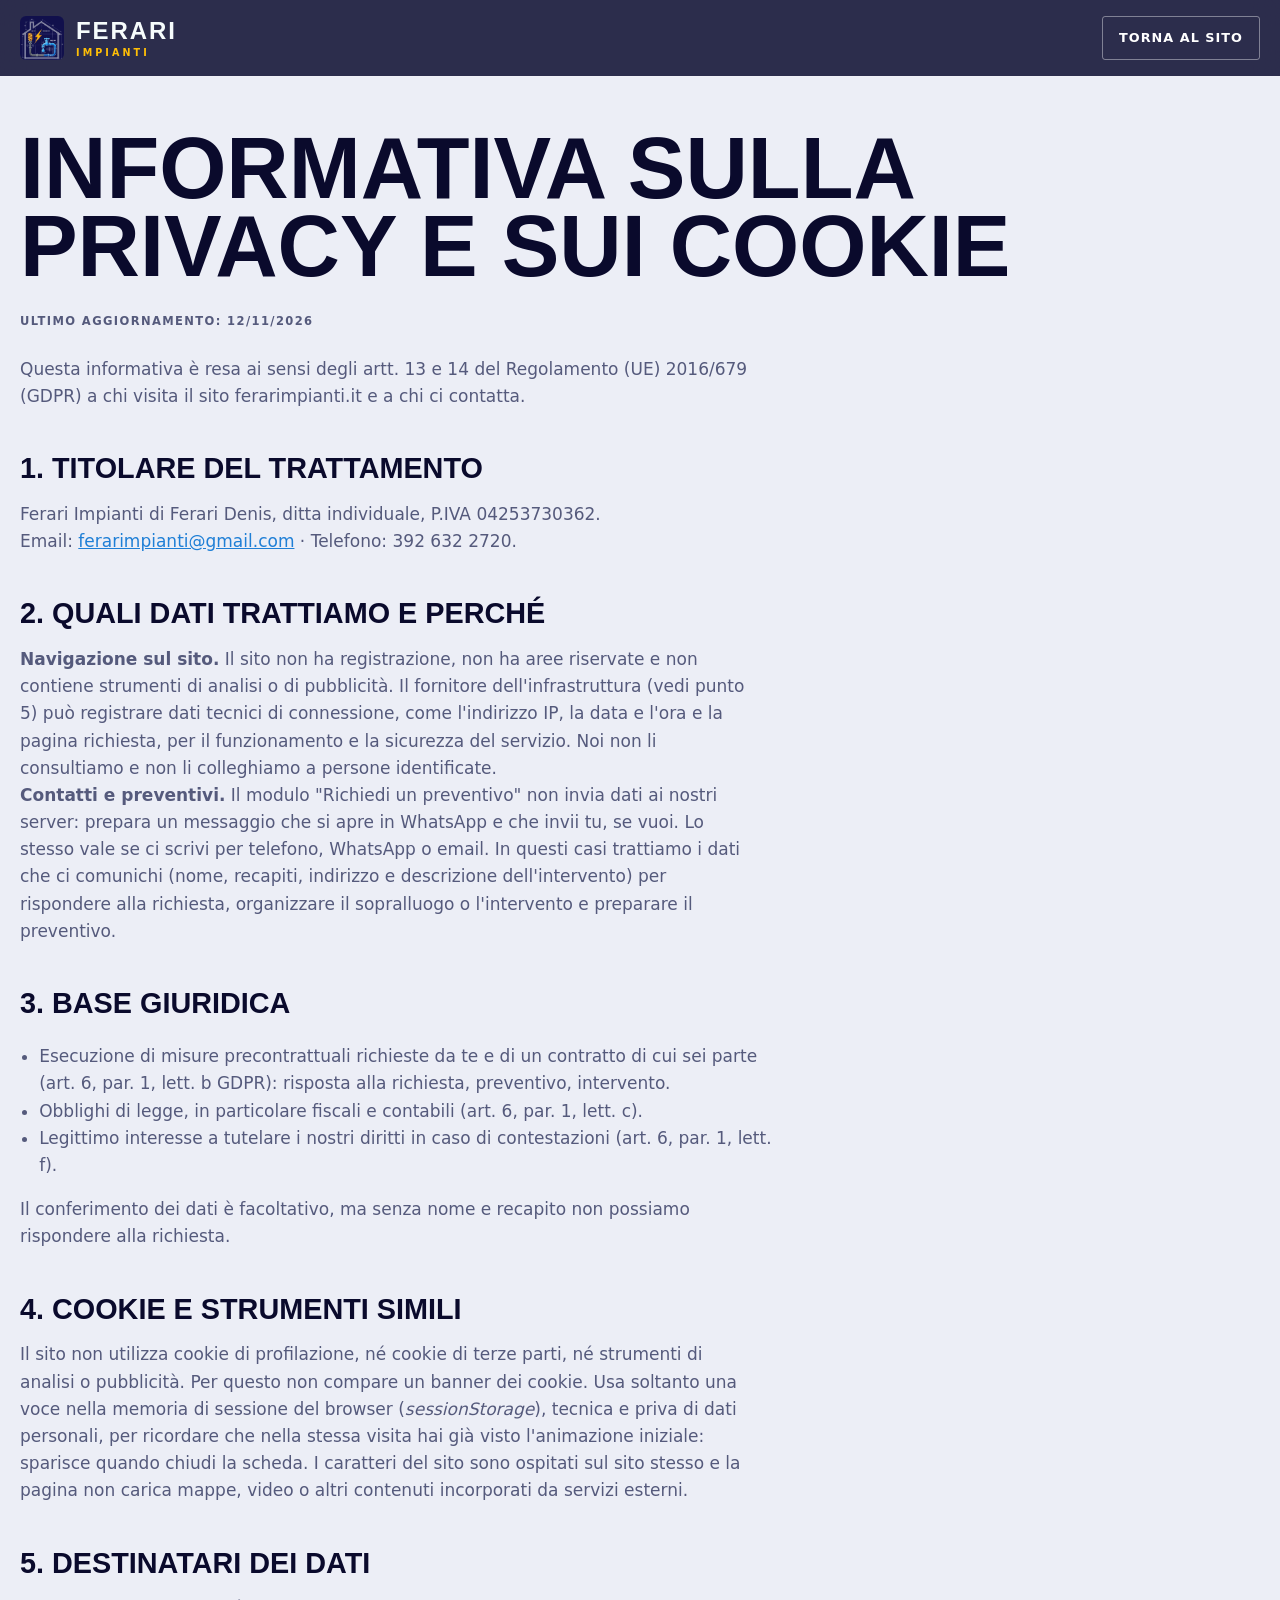
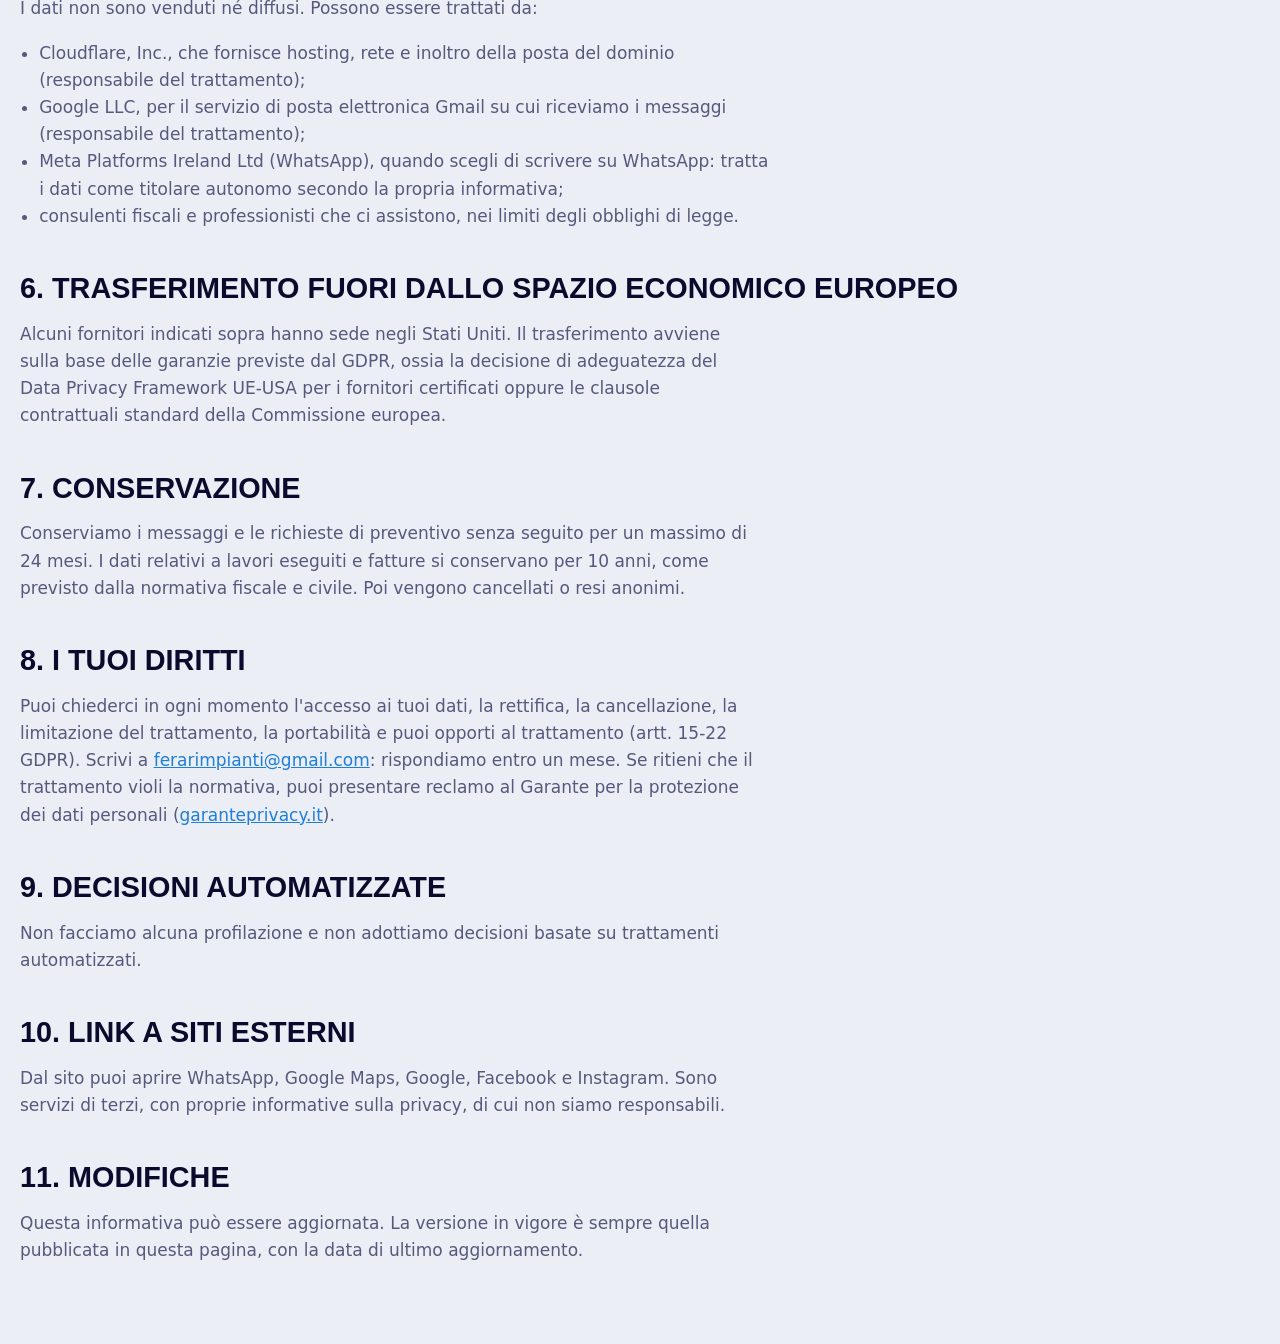
==== commit 905573e6: "Informativa privacy completa (artt. 13-14 GDPR) e cookie" ====
--- a/privacy.html
+++ b/privacy.html
@@ -5,9 +5,11 @@
 <meta name="viewport" content="width=device-width, initial-scale=1, viewport-fit=cover">
 <title>Privacy e cookie | Ferari Impianti</title>
 <meta name="description" content="Informativa sulla privacy e sui cookie del sito di Ferari Impianti.">
-<link rel="canonical" href="https://ferarimpianti.it/privacy.html">
+<link rel="canonical" href="https://ferarimpianti.it/privacy">
+<meta name="robots" content="index,follow">
 <meta name="theme-color" content="#11114d">
-<link rel="icon" type="image/png" sizes="32x32" href="img/favicon-32.png">
+<link rel="icon" href="/favicon.ico" sizes="any">
+<link rel="icon" type="image/png" sizes="32x32" href="/img/favicon-32.png">
 <link rel="stylesheet" href="css/style.css">
 </head>
 <body>
@@ -22,26 +24,54 @@
 </header>
 <main class="doc">
   <div class="wrap">
-    <h1>Privacy e cookie</h1>
-    <p class="mono" style="margin-bottom:1.6rem">Aggiornata il 30/10/2026</p>
+    <h1>Informativa sulla privacy e sui cookie</h1>
+    <p class="mono" style="margin-bottom:1.6rem">Ultimo aggiornamento: 12/11/2026</p>
+    <p>Questa informativa è resa ai sensi degli artt. 13 e 14 del Regolamento (UE) 2016/679 (GDPR) a chi visita il sito ferarimpianti.it e a chi ci contatta.</p>
 
-    <h2>Titolare del trattamento</h2>
-    <p>Ferari Impianti di Ferari Denis, P.IVA 04253730362. Per qualsiasi richiesta sui tuoi dati: <a href="mailto:ferarimpianti@gmail.com">ferarimpianti@gmail.com</a> oppure telefono 392 632 2720.</p>
+    <h2>1. Titolare del trattamento</h2>
+    <p>Ferari Impianti di Ferari Denis, ditta individuale, P.IVA 04253730362.<br>Email: <a href="mailto:ferarimpianti@gmail.com">ferarimpianti@gmail.com</a> · Telefono: 392 632 2720.</p>
 
-    <h2>Che dati trattiamo</h2>
-    <p>Questo sito non raccoglie dati personali sui nostri server: il modulo "Richiedi un preventivo" non invia nulla tramite il sito, prepara un messaggio WhatsApp con quello che scrivi e lo invii tu. Se ci contatti per telefono, WhatsApp o email, trattiamo i dati che ci comunichi (per esempio nome, recapiti e indirizzo dell'intervento) solo per risponderti, organizzare l'intervento e preparare il preventivo.</p>
+    <h2>2. Quali dati trattiamo e perché</h2>
+    <p><strong>Navigazione sul sito.</strong> Il sito non ha registrazione, non ha aree riservate e non contiene strumenti di analisi o di pubblicità. Il fornitore dell'infrastruttura (vedi punto 5) può registrare dati tecnici di connessione, come l'indirizzo IP, la data e l'ora e la pagina richiesta, per il funzionamento e la sicurezza del servizio. Noi non li consultiamo e non li colleghiamo a persone identificate.</p>
+    <p><strong>Contatti e preventivi.</strong> Il modulo "Richiedi un preventivo" non invia dati ai nostri server: prepara un messaggio che si apre in WhatsApp e che invii tu, se vuoi. Lo stesso vale se ci scrivi per telefono, WhatsApp o email. In questi casi trattiamo i dati che ci comunichi (nome, recapiti, indirizzo e descrizione dell'intervento) per rispondere alla richiesta, organizzare il sopralluogo o l'intervento e preparare il preventivo.</p>
 
-    <h2>Cookie e analisi</h2>
-    <p>Il sito non usa cookie di profilazione, né strumenti di analisi o di pubblicità. Usa soltanto la memoria di sessione del browser per ricordare che hai già visto l'animazione iniziale: non contiene dati personali e sparisce quando chiudi la scheda. I caratteri del sito sono ospitati sul sito stesso, quindi per caricare le pagine non vengono contattati server esterni.</p>
+    <h2>3. Base giuridica</h2>
+    <ul>
+      <li>Esecuzione di misure precontrattuali richieste da te e di un contratto di cui sei parte (art. 6, par. 1, lett. b GDPR): risposta alla richiesta, preventivo, intervento.</li>
+      <li>Obblighi di legge, in particolare fiscali e contabili (art. 6, par. 1, lett. c).</li>
+      <li>Legittimo interesse a tutelare i nostri diritti in caso di contestazioni (art. 6, par. 1, lett. f).</li>
+    </ul>
+    <p>Il conferimento dei dati è facoltativo, ma senza nome e recapito non possiamo rispondere alla richiesta.</p>
 
-    <h2>Collegamenti a servizi esterni</h2>
-    <p>Dal sito puoi aprire WhatsApp, Google Maps, le recensioni su Google, Facebook e Instagram. Sono servizi di terzi: quando li apri valgono le loro informative sulla privacy.</p>
+    <h2>4. Cookie e strumenti simili</h2>
+    <p>Il sito non utilizza cookie di profilazione, né cookie di terze parti, né strumenti di analisi o pubblicità. Per questo non compare un banner dei cookie. Usa soltanto una voce nella memoria di sessione del browser (<em>sessionStorage</em>), tecnica e priva di dati personali, per ricordare che nella stessa visita hai già visto l'animazione iniziale: sparisce quando chiudi la scheda. I caratteri del sito sono ospitati sul sito stesso e la pagina non carica mappe, video o altri contenuti incorporati da servizi esterni.</p>
 
-    <h2>Base giuridica e conservazione</h2>
-    <p>Trattiamo i dati per rispondere alle tue richieste e per eseguire il servizio richiesto (art. 6, par. 1, lett. b del GDPR) e per rispettare gli obblighi di legge, per esempio quelli fiscali. Li conserviamo per il tempo necessario a questi scopi.</p>
+    <h2>5. Destinatari dei dati</h2>
+    <p>I dati non sono venduti né diffusi. Possono essere trattati da:</p>
+    <ul>
+      <li>Cloudflare, Inc., che fornisce hosting, rete e inoltro della posta del dominio (responsabile del trattamento);</li>
+      <li>Google LLC, per il servizio di posta elettronica Gmail su cui riceviamo i messaggi (responsabile del trattamento);</li>
+      <li>Meta Platforms Ireland Ltd (WhatsApp), quando scegli di scrivere su WhatsApp: tratta i dati come titolare autonomo secondo la propria informativa;</li>
+      <li>consulenti fiscali e professionisti che ci assistono, nei limiti degli obblighi di legge.</li>
+    </ul>
 
-    <h2>I tuoi diritti</h2>
-    <p>Puoi chiedere l'accesso ai tuoi dati, la rettifica, la cancellazione, la limitazione del trattamento, l'opposizione e la portabilità, scrivendo ai contatti qui sopra. Puoi anche presentare un reclamo al Garante per la protezione dei dati personali (<a href="https://www.garanteprivacy.it" target="_blank" rel="noopener noreferrer">garanteprivacy.it</a>).</p>
+    <h2>6. Trasferimento fuori dallo Spazio economico europeo</h2>
+    <p>Alcuni fornitori indicati sopra hanno sede negli Stati Uniti. Il trasferimento avviene sulla base delle garanzie previste dal GDPR, ossia la decisione di adeguatezza del Data Privacy Framework UE-USA per i fornitori certificati oppure le clausole contrattuali standard della Commissione europea.</p>
+
+    <h2>7. Conservazione</h2>
+    <p>Conserviamo i messaggi e le richieste di preventivo senza seguito per un massimo di 24 mesi. I dati relativi a lavori eseguiti e fatture si conservano per 10 anni, come previsto dalla normativa fiscale e civile. Poi vengono cancellati o resi anonimi.</p>
+
+    <h2>8. I tuoi diritti</h2>
+    <p>Puoi chiederci in ogni momento l'accesso ai tuoi dati, la rettifica, la cancellazione, la limitazione del trattamento, la portabilità e puoi opporti al trattamento (artt. 15-22 GDPR). Scrivi a <a href="mailto:ferarimpianti@gmail.com">ferarimpianti@gmail.com</a>: rispondiamo entro un mese. Se ritieni che il trattamento violi la normativa, puoi presentare reclamo al Garante per la protezione dei dati personali (<a href="https://www.garanteprivacy.it" target="_blank" rel="noopener noreferrer">garanteprivacy.it</a>).</p>
+
+    <h2>9. Decisioni automatizzate</h2>
+    <p>Non facciamo alcuna profilazione e non adottiamo decisioni basate su trattamenti automatizzati.</p>
+
+    <h2>10. Link a siti esterni</h2>
+    <p>Dal sito puoi aprire WhatsApp, Google Maps, Google, Facebook e Instagram. Sono servizi di terzi, con proprie informative sulla privacy, di cui non siamo responsabili.</p>
+
+    <h2>11. Modifiche</h2>
+    <p>Questa informativa può essere aggiornata. La versione in vigore è sempre quella pubblicata in questa pagina, con la data di ultimo aggiornamento.</p>
   </div>
 </main>
 </body>
--- a/css/style.css
+++ b/css/style.css
@@ -1,675 +1 @@
-/* Ferari Impianti — stile. Idea: un disegno tecnico che prende vita. Colori del logo: bleumarin, giallo del fulmine, azzurro dell'acqua. */
-@font-face { font-family: "Barlow Condensed"; font-weight: 500; font-display: swap; src: url("../fonts/barlow-condensed-500.woff2") format("woff2"); }
-@font-face { font-family: "Barlow Condensed"; font-weight: 600; font-display: swap; src: url("../fonts/barlow-condensed-600.woff2") format("woff2"); }
-@font-face { font-family: "Barlow Condensed"; font-weight: 700; font-display: swap; src: url("../fonts/barlow-condensed-700.woff2") format("woff2"); }
-@font-face { font-family: "Inter"; font-weight: 100 900; font-display: swap; src: url("../fonts/inter-var.woff2") format("woff2"); }
-@font-face { font-family: "Plex Mono"; font-weight: 500; font-display: swap; src: url("../fonts/plex-mono-500.woff2") format("woff2"); }
-
-:root {
-  --navy: #11114d; --navy-deep: #08082b; --navy-2: #1a1a78;
-  --paper: #eceef6; --paper-2: #e1e4f0; --white: #fff; --ink: #0a0a2c;
-  --amber: #ffbf06; --amber-2: #ffd75e; --azure: #40b5fb; --azure-d: #1f7fd6; --heat: #ff7a45; --ok: #19b36b;
-  --txt-d: #f6fcfc; --mut-d: rgba(246, 252, 252, 0.7); --mut-l: #555a7c;
-  --line-d: rgba(255, 255, 255, 0.16); --line-l: rgba(10, 10, 44, 0.16);
-  --max: 1280px; --header-h: 76px;
-  --font-d: "Barlow Condensed", "Arial Narrow", Impact, sans-serif;
-  --font-t: "Inter", system-ui, -apple-system, "Segoe UI", sans-serif;
-  --mono: "Plex Mono", ui-monospace, "SF Mono", Menlo, monospace;
-  --ease: cubic-bezier(0.2, 0.8, 0.2, 1); --ease-io: cubic-bezier(0.76, 0, 0.24, 1);
-}
-*, *::before, *::after { box-sizing: border-box; }
-html { scroll-behavior: smooth; scroll-padding-top: calc(var(--header-h) + 8px); -webkit-text-size-adjust: 100%; }
-body { margin: 0; font-family: var(--font-t); font-size: 17px; line-height: 1.6; color: var(--ink); background: var(--paper); -webkit-font-smoothing: antialiased; text-rendering: optimizeLegibility; overflow-x: hidden; }
-img, svg { display: block; max-width: 100%; }
-a { color: inherit; } button { font: inherit; color: inherit; }
-h1, h2, h3, p { margin: 0; }
-::selection { background: var(--amber); color: var(--navy-deep); }
-:focus-visible { outline: 2px solid var(--amber); outline-offset: 4px; }
-.skip { position: absolute; left: -999px; top: 10px; z-index: 5000; background: var(--amber); color: var(--navy-deep); padding: 0.6rem 1rem; font-weight: 700; }
-.skip:focus { left: 10px; }
-.wrap { width: min(var(--max), calc(100% - 2.5rem)); margin-inline: auto; }
-.mono { font-family: var(--mono); font-weight: 500; font-size: 0.72rem; letter-spacing: 0.14em; text-transform: uppercase; }
-.loader[hidden] { display: none !important; }
-
-/* ---------- caricamento: il disegno si traccia, poi il sipario si apre ---------- */
-.loader { display: none; }
-.js .loader { position: fixed; inset: 0; z-index: 4000; display: block; }
-.l-panel { position: absolute; left: 0; right: 0; height: 50.5%; background: var(--navy); transition: transform 1s var(--ease-io); }
-.l-panel.t { top: 0; } .l-panel.b { bottom: 0; }
-.l-panel::after { content: ""; position: absolute; left: 0; right: 0; height: 1px; background: rgba(255,191,6,.0); }
-.loader.is-done .l-panel.t { transform: translateY(-101%); } .loader.is-done .l-panel.b { transform: translateY(101%); }
-.l-grid { position: absolute; inset: 0; opacity: .7; background-image: linear-gradient(rgba(255,255,255,.05) 1px, transparent 1px), linear-gradient(90deg, rgba(255,255,255,.05) 1px, transparent 1px); background-size: 48px 48px; mask-image: radial-gradient(ellipse 60% 55% at 50% 50%, #000 20%, transparent 80%); -webkit-mask-image: radial-gradient(ellipse 60% 55% at 50% 50%, #000 20%, transparent 80%); transition: opacity .4s; }
-.l-box { position: absolute; inset: 0; display: grid; place-content: center; justify-items: center; gap: 1.6rem; transition: opacity .4s; }
-.loader.is-done .l-box, .loader.is-done .l-foot, .loader.is-done .l-grid { opacity: 0; }
-.l-house { width: min(300px, 62vw); overflow: visible; }
-.l-house .ln { fill: none; stroke: #b3b4d6; stroke-width: 2; stroke-linecap: round; stroke-linejoin: round; stroke-dasharray: 1; stroke-dashoffset: 1; animation: draw 1.7s var(--ease) forwards; }
-.l-house .bolt { fill: var(--amber); opacity: 0; filter: drop-shadow(0 0 14px rgba(255,191,6,.85)); animation: pop .6s .9s var(--ease) forwards, bob 2.2s 1.5s ease-in-out infinite; transform-box: fill-box; transform-origin: center; }
-.l-house .drop { fill: var(--azure); opacity: 0; filter: drop-shadow(0 0 14px rgba(64,181,251,.85)); animation: pop .6s 1.1s var(--ease) forwards, bob 2.2s 1.7s ease-in-out infinite; transform-box: fill-box; transform-origin: center; }
-@keyframes draw { to { stroke-dashoffset: 0; } }
-@keyframes pop { from { opacity: 0; transform: scale(.6); } to { opacity: 1; transform: none; } }
-@keyframes bob { 0%,100% { transform: translateY(0); } 50% { transform: translateY(-7px); } }
-.l-brand { color: rgba(246,252,252,.55); text-align: center; }
-.l-foot { position: absolute; left: 1.5rem; right: 1.5rem; bottom: 1.8rem; display: flex; justify-content: space-between; align-items: flex-end; color: rgba(246,252,252,.6); transition: opacity .4s; }
-.l-pct { font-family: var(--font-d); font-weight: 700; font-size: clamp(3.4rem, 10vw, 7rem); line-height: .8; color: var(--txt-d); font-variant-numeric: tabular-nums; }
-.l-pct::after { content: "%"; font-size: .4em; color: var(--amber); margin-left: .1em; }
-.l-bar { position: absolute; left: 0; right: 0; bottom: 0; height: 4px; background: rgba(255,255,255,.1); }
-.l-bar i { display: block; height: 100%; width: 0; background: linear-gradient(90deg, var(--azure-d), var(--azure) 60%, var(--amber)); box-shadow: 0 0 16px rgba(64,181,251,.6); }
-body.is-loading { overflow: hidden; }
-
-/* ---------- cursore a mirino (solo con mouse) ---------- */
-.cur { display: none; }
-@media (hover: hover) and (pointer: fine) {
-  .has-cur, .has-cur a, .has-cur button, .has-cur summary { cursor: none; }
-  .has-cur .cur { display: block; position: fixed; left: 0; top: 0; z-index: 4500; pointer-events: none; mix-blend-mode: difference; will-change: transform; }
-  .cur::before, .cur::after { content: ""; position: absolute; background: #fff; transition: transform .3s var(--ease); }
-  .cur::before { left: -16px; top: -.5px; width: 32px; height: 1px; } .cur::after { top: -16px; left: -.5px; height: 32px; width: 1px; }
-  .cur b { position: absolute; left: -5px; top: -5px; width: 10px; height: 10px; border: 1px solid #fff; border-radius: 50%; transition: transform .35s var(--ease), background .2s; }
-  .cur.is-link b { transform: scale(3.4); background: rgba(255,255,255,.25); } .cur.is-link::before { transform: scaleX(.3); } .cur.is-link::after { transform: scaleY(.3); }
-  .cur.is-hide { opacity: 0; }
-}
-
-/* ---------- testata ---------- */
-.header { position: fixed; inset: 0 0 auto 0; z-index: 900; height: var(--header-h); display: flex; align-items: center; transition: background .3s, box-shadow .3s; }
-.header.is-scrolled { background: rgba(8,8,43,.84); backdrop-filter: blur(14px) saturate(1.3); -webkit-backdrop-filter: blur(14px) saturate(1.3); box-shadow: 0 1px 0 var(--line-d); }
-.header-in { display: flex; align-items: center; justify-content: space-between; gap: 1rem; width: min(var(--max), calc(100% - 2.5rem)); margin-inline: auto; }
-.brand { display: flex; align-items: center; gap: .75rem; text-decoration: none; color: var(--txt-d); }
-.brand img { width: 44px; height: 44px; border-radius: 6px; object-fit: cover; }
-.brand-name { font-family: var(--font-d); font-weight: 700; font-size: 1.5rem; letter-spacing: .08em; line-height: 1; text-transform: uppercase; }
-.brand-name small { display: block; font-family: var(--mono); font-weight: 500; font-size: .6rem; letter-spacing: .34em; color: var(--amber); margin-top: .3rem; }
-.nav { display: none; gap: 2.2rem; }
-.nav a { color: rgba(246,252,252,.82); text-decoration: none; padding: .4rem 0; position: relative; }
-.nav a i { font-style: normal; color: var(--amber); margin-right: .45em; }
-.nav a::after { content: ""; position: absolute; left: 0; bottom: 0; height: 1px; width: 100%; background: var(--amber); transform: scaleX(0); transform-origin: left; transition: transform .4s var(--ease); }
-.nav a:hover::after { transform: scaleX(1); } .nav a:hover { color: #fff; }
-.h-call { display: none; align-items: center; gap: 1.2rem; }
-.h-tel { display: inline-flex; align-items: center; gap: .6rem; color: #fff; text-decoration: none; }
-.h-tel .live-dot { margin: 0; }
-.menu-btn { width: 46px; height: 46px; border: 1px solid var(--line-d); background: rgba(255,255,255,.05); display: grid; place-items: center; color: #fff; border-radius: 3px; }
-.menu-btn svg { width: 22px; height: 22px; }
-@media (min-width: 1020px) { .nav, .h-call { display: flex; } .menu-btn { display: none; } }
-.live-dot { display: inline-block; width: 8px; height: 8px; border-radius: 50%; background: var(--ok); box-shadow: 0 0 0 0 rgba(25,179,107,.6); animation: ping 2s infinite; flex: none; }
-@keyframes ping { 70% { box-shadow: 0 0 0 10px rgba(25,179,107,0); } 100% { box-shadow: 0 0 0 0 rgba(25,179,107,0); } }
-
-/* pulsanti: rettangolari, con riempimento che sale */
-.btn { position: relative; isolation: isolate; overflow: hidden; display: inline-flex; align-items: center; justify-content: center; gap: .8rem; min-height: 54px; padding: .85rem 1.4rem; border: 1px solid transparent; border-radius: 3px; font-family: var(--mono); font-weight: 500; font-size: .8rem; letter-spacing: .1em; text-transform: uppercase; text-decoration: none; cursor: pointer; transition: color .35s, border-color .35s, transform .2s; }
-.btn::before { content: ""; position: absolute; inset: 0; z-index: -1; transform: translateY(101%); transition: transform .5s var(--ease); }
-.btn:hover::before { transform: none; }
-.btn .arr { width: 18px; height: 18px; flex: none; transition: transform .4s var(--ease); } .btn:hover .arr { transform: translateX(5px); }
-.btn svg { flex: none; }
-.btn-amber { background: var(--amber); color: var(--navy-deep); } .btn-amber::before { background: #fff; }
-.btn-line { background: transparent; color: #fff; border-color: rgba(255,255,255,.4); } .btn-line::before { background: #fff; } .btn-line:hover { color: var(--navy-deep); border-color: #fff; }
-.btn-ink { background: var(--navy); color: #fff; } .btn-ink::before { background: var(--amber); } .btn-ink:hover { color: var(--navy-deep); }
-.btn-sm { min-height: 44px; padding: .55rem 1rem; font-size: .72rem; }
-.btn-lg { min-height: 62px; padding: 1rem 1.8rem; font-size: .88rem; }
-
-.drawer { position: fixed; inset: 0; z-index: 1200; background: var(--navy-deep); color: #fff; padding: 1.25rem; display: flex; flex-direction: column; clip-path: inset(0 0 100% 0); visibility: hidden; transition: clip-path .7s var(--ease-io), visibility 0s .7s; }
-.drawer.is-open { clip-path: inset(0); visibility: visible; transition: clip-path .7s var(--ease-io), visibility 0s; }
-.drawer-top { display: flex; align-items: center; justify-content: space-between; height: 56px; }
-.drawer nav { margin: 2rem 0 auto; display: grid; }
-.drawer nav a { display: flex; align-items: baseline; gap: 1rem; font-family: var(--font-d); font-weight: 700; font-size: clamp(2.6rem, 12vw, 3.6rem); text-transform: uppercase; text-decoration: none; line-height: 1.05; padding: .3rem 0; border-bottom: 1px solid var(--line-d); }
-.drawer nav a i { font-family: var(--mono); font-style: normal; font-size: .75rem; color: var(--amber); letter-spacing: .1em; }
-.drawer-actions { display: grid; gap: .7rem; padding-bottom: max(.5rem, env(safe-area-inset-bottom)); }
-
-/* ---------- eroe ---------- */
-.hero { position: relative; min-height: 100svh; display: flex; flex-direction: column; background: var(--navy); color: var(--txt-d); overflow: hidden; isolation: isolate; padding: calc(var(--header-h) + 1.6rem) 0 0; }
-.hero-grid { position: absolute; inset: -80px; z-index: -3; will-change: transform; background-image: linear-gradient(rgba(255,255,255,.1) 1px, transparent 1px), linear-gradient(90deg, rgba(255,255,255,.1) 1px, transparent 1px), linear-gradient(rgba(255,255,255,.045) 1px, transparent 1px), linear-gradient(90deg, rgba(255,255,255,.045) 1px, transparent 1px); background-size: 168px 168px, 168px 168px, 28px 28px, 28px 28px; mask-image: radial-gradient(ellipse 90% 80% at 65% 48%, #000 22%, transparent 78%); -webkit-mask-image: radial-gradient(ellipse 90% 80% at 65% 48%, #000 22%, transparent 78%); }
-.orb { position: absolute; border-radius: 50%; filter: blur(90px); z-index: -2; pointer-events: none; }
-.orb-a { width: 44vw; height: 44vw; max-width: 620px; max-height: 620px; right: -6vw; top: 4vw; background: radial-gradient(circle, rgba(255,191,6,.22), transparent 68%); animation: drift 14s ease-in-out infinite alternate; }
-.orb-b { width: 40vw; height: 40vw; max-width: 560px; max-height: 560px; left: -12vw; bottom: -8vw; background: radial-gradient(circle, rgba(64,181,251,.22), transparent 68%); animation: drift 17s ease-in-out infinite alternate-reverse; }
-@keyframes drift { to { transform: translate3d(3vw, 2vw, 0) scale(1.08); } }
-.hero-mark { position: absolute; z-index: -1; right: -1vw; bottom: 5.5rem; font-family: var(--font-d); font-weight: 700; font-size: clamp(12rem, 31vw, 31rem); line-height: .78; color: transparent; -webkit-text-stroke: 1.5px rgba(255,255,255,.11); user-select: none; pointer-events: none; will-change: transform; }
-.hero-top { display: flex; justify-content: space-between; gap: 1rem; color: var(--mut-d); }
-.hero-top span { display: inline-flex; align-items: center; gap: .6rem; }
-.hero-top .amb { color: var(--amber); }
-.hero-body { flex: 1; display: grid; gap: 2rem; align-items: center; padding: 2.2rem 0 2.8rem; }
-@media (min-width: 1000px) { .hero-body { grid-template-columns: 1.12fr .88fr; gap: 1rem; } }
-.hero h1 { font-family: var(--font-d); font-weight: 700; text-transform: uppercase; font-size: clamp(3.3rem, min(8.4vw, 11.6vh), 7.4rem); line-height: .86; letter-spacing: -.005em; margin: 0 0 1.6rem; }
-.hero h1 .acc { color: var(--amber); }
-.w { display: inline-block; overflow: hidden; vertical-align: top; padding-bottom: .08em; margin-bottom: -.08em; }
-.w > span { display: inline-block; transform: translateY(110%); }
-.no-js .w > span { transform: none; }
-.in .w > span, body.is-ready .hero .w > span { animation: rise 1s var(--ease) forwards; animation-delay: calc(var(--i, 0) * 70ms + .1s); }
-@keyframes rise { to { transform: none; } }
-.lead { font-size: clamp(1.02rem, 1.6vw, 1.2rem); color: var(--mut-d); max-width: 33rem; }
-.hero-actions { display: flex; flex-wrap: wrap; gap: .8rem; margin: 2rem 0 0; }
-.fade { opacity: 0; transform: translateY(22px); }
-body.is-ready .fade { animation: fadeup .9s var(--ease) forwards; animation-delay: calc(var(--d, 0) * 1ms + 600ms); }
-@keyframes fadeup { to { opacity: 1; transform: none; } }
-.no-js .fade { opacity: 1; transform: none; }
-.hero-foot { display: grid; grid-template-columns: repeat(3, 1fr); border-top: 1px solid var(--line-d); }
-.hero-foot div { padding: 1.1rem 1rem 1.3rem 0; border-right: 1px solid var(--line-d); color: var(--mut-d); font-size: .82rem; }
-.hero-foot div + div { padding-left: 1.1rem; } .hero-foot div:last-child { border-right: 0; }
-.hero-foot b { display: block; font-family: var(--font-d); font-weight: 700; font-size: clamp(1.15rem, 2.4vw, 1.7rem); text-transform: uppercase; letter-spacing: .03em; color: #fff; line-height: 1.05; margin-bottom: .2rem; }
-@media (max-width: 640px) { .hero-foot div { font-size: .72rem; padding-right: .5rem; } .hero-foot div + div { padding-left: .7rem; } .hero-top .hide-s { display: none; } }
-
-.blueprint { width: min(100%, 580px); margin-inline: auto; transform-style: preserve-3d; transform: perspective(1400px) rotateY(calc(var(--px, 0) * 5deg)) rotateX(calc(var(--py, 0) * -4deg)); transition: transform .5s var(--ease); }
-.blueprint svg { width: 100%; height: auto; overflow: visible; }
-.bp-line { fill: none; stroke: #b3b4d6; stroke-width: 2.2; stroke-linecap: round; stroke-linejoin: round; }
-.bp-thin { fill: none; stroke: rgba(179,180,214,.55); stroke-width: 1.2; stroke-linecap: round; }
-.bp-txt { font-family: var(--font-d); font-weight: 600; font-size: 13px; letter-spacing: .1em; fill: #c8c9e8; text-transform: uppercase; }
-.bp-num { font-family: var(--font-d); font-weight: 600; font-size: 13px; fill: rgba(200,201,232,.8); }
-.draw { stroke-dasharray: 1; stroke-dashoffset: 1; }
-body.is-ready .draw { animation: draw 1.9s var(--ease) forwards; animation-delay: calc(var(--d, 0) * 1ms + 450ms); }
-.no-js .draw { stroke-dashoffset: 0; }
-.bp-pop { opacity: 0; transform-origin: center; transform-box: fill-box; }
-body.is-ready .bp-pop { animation: pop .9s var(--ease) forwards; animation-delay: calc(var(--d, 0) * 1ms + 900ms); }
-.no-js .bp-pop { opacity: 1; }
-.bolt-glow { animation: pulse 2.6s ease-in-out infinite; transform-origin: center; transform-box: fill-box; filter: drop-shadow(0 0 12px rgba(255,191,6,.7)); }
-@keyframes pulse { 0%,100% { filter: drop-shadow(0 0 8px rgba(255,191,6,.55)); } 50% { filter: drop-shadow(0 0 26px rgba(255,191,6,.95)); } }
-.flow { fill: none; stroke: #fff; stroke-opacity: .85; stroke-width: 3.2; stroke-linecap: round; stroke-dasharray: 1 20; animation: flow 1.1s linear infinite; }
-@keyframes flow { to { stroke-dashoffset: -21; } }
-.drop-fall { animation: fall 2.4s cubic-bezier(.5,0,.9,.6) infinite; transform-box: fill-box; }
-@keyframes fall { 0% { transform: translateY(-4px) scale(.6); opacity: 0; } 12% { opacity: 1; transform: none; } 80% { opacity: 1; } 100% { transform: translateY(58px); opacity: 0; } }
-.ripple { fill: none; stroke: var(--azure); stroke-width: 1.5; opacity: 0; transform-box: fill-box; transform-origin: center; animation: ripple 2.4s ease-out infinite; }
-@keyframes ripple { 0%,74% { opacity: 0; transform: scale(.3); } 80% { opacity: .9; } 100% { opacity: 0; transform: scale(1.6); } }
-
-/* ---------- nastro ---------- */
-.ticker { background: var(--amber); color: var(--navy-deep); overflow: hidden; }
-.ticker-track { display: flex; width: max-content; animation: marquee 42s linear infinite; }
-.ticker:hover .ticker-track { animation-play-state: paused; }
-.ticker-set { display: flex; align-items: center; flex: none; }
-.ticker-set span { font-family: var(--mono); font-weight: 500; font-size: .8rem; letter-spacing: .18em; text-transform: uppercase; padding: .95rem 0; white-space: nowrap; }
-.ticker-set i { display: block; width: 7px; height: 7px; margin: 0 2rem; background: var(--navy-deep); transform: rotate(45deg); flex: none; }
-@keyframes marquee { to { transform: translateX(-50%); } }
-
-/* ---------- sezioni ---------- */
-.section { position: relative; padding: clamp(4.5rem, 9vw, 8.5rem) 0; }
-.paper { background: var(--paper); }
-.paper::before { content: ""; position: absolute; inset: 0; pointer-events: none; background-image: linear-gradient(var(--line-l) 1px, transparent 1px), linear-gradient(90deg, var(--line-l) 1px, transparent 1px); background-size: 168px 168px; opacity: .45; mask-image: linear-gradient(#000, transparent 55%); -webkit-mask-image: linear-gradient(#000, transparent 55%); }
-.dark { background: var(--navy); color: var(--txt-d); }
-.section > .wrap { position: relative; }
-.eyebrow { display: inline-flex; align-items: center; gap: .8rem; color: var(--azure-d); }
-.eyebrow::before { content: ""; width: 34px; height: 1px; background: currentColor; }
-.dark .eyebrow { color: var(--amber); }
-.h2 { font-family: var(--font-d); font-weight: 700; text-transform: uppercase; font-size: clamp(2.6rem, 6.8vw, 5.6rem); line-height: .9; letter-spacing: -.004em; margin-top: 1rem; }
-.h2 em { font-style: normal; color: var(--azure-d); } .dark .h2 em { color: var(--amber); }
-.sub { margin-top: 1.2rem; max-width: 36rem; color: var(--mut-l); font-size: 1.06rem; } .dark .sub { color: var(--mut-d); }
-.head { margin-bottom: clamp(2.4rem, 5vw, 4rem); }
-.head-split { display: grid; gap: 1.2rem; align-items: end; }
-@media (min-width: 900px) { .head-split { grid-template-columns: 1.3fr .7fr; } .head-split .sub { margin-top: 0; justify-self: end; } }
-.js .rv { opacity: 0; transform: translateY(32px); transition: opacity .9s var(--ease), transform .9s var(--ease); transition-delay: calc(var(--d, 0) * 1ms); }
-.js .rv.in { opacity: 1; transform: none; }
-
-/* ---------- sezione dell'impianto (interattiva) ---------- */
-.lab { display: grid; gap: 1.4rem; }
-@media (min-width: 1000px) { .lab { grid-template-columns: .72fr 1.28fr; gap: 2.4rem; align-items: start; } }
-.sys-list { border-top: 1px solid var(--line-l); }
-.sys-btn { position: relative; display: grid; grid-template-columns: 2.4rem 1fr auto; gap: .6rem; align-items: center; width: 100%; padding: 1rem .2rem; text-align: left; background: none; border: 0; border-bottom: 1px solid var(--line-l); cursor: pointer; color: var(--ink); }
-.sys-btn .n { font-family: var(--mono); font-size: .72rem; color: var(--mut-l); letter-spacing: .08em; }
-.sys-btn .t { font-family: var(--font-d); font-weight: 700; text-transform: uppercase; font-size: clamp(1.7rem, 2.8vw, 2.3rem); line-height: 1; transition: transform .45s var(--ease), color .3s; }
-.sys-btn .d { display: block; font-family: var(--font-t); font-weight: 400; font-size: .86rem; text-transform: none; letter-spacing: 0; color: var(--mut-l); margin-top: .3rem; }
-.sys-btn .a { width: 36px; height: 36px; border: 1px solid var(--line-l); display: grid; place-items: center; border-radius: 3px; transition: background .3s, color .3s, border-color .3s, transform .4s var(--ease); }
-.sys-btn .a svg { width: 16px; height: 16px; }
-.sys-btn::before { content: ""; position: absolute; left: 0; bottom: -1px; height: 3px; width: 100%; background: var(--amber); transform: scaleX(0); transform-origin: left; transition: transform .6s var(--ease); }
-.sys-btn[aria-selected="true"]::before { transform: scaleX(1); }
-.sys-btn[aria-selected="true"] .t { transform: translateX(8px); }
-.sys-btn[aria-selected="true"] .a { background: var(--navy); color: var(--amber); border-color: var(--navy); }
-.sys-btn[aria-selected="true"] .a svg { transform: rotate(-45deg); }
-.sys-btn .a svg { transition: transform .4s var(--ease); }
-.sys-btn:hover .t { color: var(--azure-d); }
-.sys-view { position: relative; background: var(--navy); color: var(--txt-d); border-radius: 4px; overflow: hidden; box-shadow: 0 40px 90px rgba(10,10,44,.25); }
-.sys-view::before { content: ""; position: absolute; inset: 0; background-image: linear-gradient(rgba(255,255,255,.07) 1px, transparent 1px), linear-gradient(90deg, rgba(255,255,255,.07) 1px, transparent 1px), linear-gradient(rgba(255,255,255,.035) 1px, transparent 1px), linear-gradient(90deg, rgba(255,255,255,.035) 1px, transparent 1px); background-size: 120px 120px, 120px 120px, 24px 24px, 24px 24px; pointer-events: none; }
-.sys-tag { position: absolute; left: 1rem; top: .9rem; z-index: 1; color: var(--mut-d); display: flex; align-items: center; gap: .6rem; }
-.sys-svg { position: relative; width: 100%; height: auto; }
-.sys-info { position: relative; padding: 1.2rem 1.4rem 1.5rem; border-top: 1px solid var(--line-d); display: grid; gap: 1rem; background: rgba(8,8,43,.55); }
-@media (min-width: 720px) { .sys-info { grid-template-columns: 1fr auto; align-items: end; padding: 1.4rem 1.8rem 1.6rem; } }
-.sys-info h3 { font-family: var(--font-d); font-weight: 700; text-transform: uppercase; font-size: clamp(1.8rem, 3vw, 2.6rem); line-height: 1; color: #fff; margin-bottom: .45rem; }
-.sys-info p { color: var(--mut-d); font-size: .96rem; max-width: 36rem; }
-.sys-info.swap h3, .sys-info.swap p { animation: swapIn .6s var(--ease); }
-@keyframes swapIn { from { opacity: 0; transform: translateY(10px); } to { opacity: 1; transform: none; } }
-
-/* il disegno della casa in sezione */
-.sys-svg .part { fill: none; stroke: rgba(255,255,255,.2); stroke-width: 2; stroke-linecap: round; stroke-linejoin: round; transition: stroke .5s, fill .5s, filter .5s, opacity .5s; }
-.sys-svg .wall { stroke: rgba(255,255,255,.36); }
-.sys-svg .lbl { font-family: var(--mono); font-size: 9.5px; letter-spacing: .12em; fill: rgba(255,255,255,.3); text-transform: uppercase; transition: fill .5s; }
-.sys-svg .fx { fill: none; stroke-width: 3; stroke-linecap: round; stroke-dasharray: 1 14; opacity: 0; transition: opacity .5s; animation: flow 1s linear infinite; }
-.sys-svg .fill-a { fill: rgba(255,255,255,.0); }
-.lab[data-active="el"] .p-el, .lab[data-active="pi"] .p-el { stroke: var(--amber); filter: drop-shadow(0 0 7px rgba(255,191,6,.65)); }
-.lab[data-active="el"] .l-el, .lab[data-active="pi"] .l-el { fill: var(--amber); }
-.lab[data-active="el"] .fx-el, .lab[data-active="pi"] .fx-el { opacity: 1; stroke: #fff6c9; }
-.lab[data-active="el"] .bulb, .lab[data-active="pi"] .bulb { fill: rgba(255,191,6,.5); }
-.lab[data-active="id"] .p-id, .lab[data-active="pi"] .p-id { stroke: var(--azure); filter: drop-shadow(0 0 7px rgba(64,181,251,.65)); }
-.lab[data-active="id"] .l-id, .lab[data-active="pi"] .l-id { fill: var(--azure); }
-.lab[data-active="id"] .fx-id, .lab[data-active="pi"] .fx-id { opacity: 1; stroke: #d6f0ff; }
-.lab[data-active="cl"] .p-cl, .lab[data-active="pi"] .p-cl { stroke: #7ee0ff; filter: drop-shadow(0 0 7px rgba(126,224,255,.6)); }
-.lab[data-active="cl"] .l-cl, .lab[data-active="pi"] .l-cl { fill: #7ee0ff; }
-.lab[data-active="cl"] .air, .lab[data-active="pi"] .air { opacity: 1; animation: airf 2.2s linear infinite; }
-.sys-svg .air { stroke-dasharray: 5 9; opacity: 0; }
-@keyframes airf { to { stroke-dashoffset: -28; } }
-.lab[data-active="ca"] .p-ca, .lab[data-active="pi"] .p-ca { stroke: var(--heat); filter: drop-shadow(0 0 7px rgba(255,122,69,.6)); }
-.lab[data-active="ca"] .l-ca, .lab[data-active="pi"] .l-ca { fill: var(--heat); }
-.lab[data-active="ca"] .fx-ca, .lab[data-active="pi"] .fx-ca { opacity: 1; stroke: #ffd2bf; }
-.lab[data-active="ca"] .heat, .lab[data-active="pi"] .heat { opacity: 1; animation: rise-heat 2.4s ease-in infinite; }
-.sys-svg .heat { opacity: 0; stroke: var(--heat); }
-@keyframes rise-heat { 0% { transform: translateY(8px); opacity: 0; } 30% { opacity: .9; } 100% { transform: translateY(-16px); opacity: 0; } }
-.lab[data-active="ci"] .p-ci { stroke: #fff; fill: rgba(255,255,255,.06); }
-.lab[data-active="ci"] .wall { stroke: #fff; }
-.lab[data-active="ci"] .l-ci { fill: #fff; }
-.sys-svg .beacon { fill: rgba(255,255,255,.15); stroke: rgba(255,255,255,.25); transition: fill .4s, stroke .4s; }
-.lab[data-active="pi"] .beacon { fill: var(--amber); stroke: var(--amber); animation: blink 1s ease-in-out infinite; filter: drop-shadow(0 0 14px rgba(255,191,6,.95)); }
-.sys-svg .rays { stroke: rgba(255,255,255,.18); stroke-width: 2; stroke-linecap: round; transition: stroke .4s; }
-.lab[data-active="pi"] .rays { stroke: var(--amber); animation: blink 1s ease-in-out infinite; }
-@keyframes blink { 50% { opacity: .35; } }
-.sys-svg .tag24 { fill: none; stroke: rgba(255,255,255,.2); transition: stroke .4s, fill .4s; }
-.sys-svg .tag24-t { font-family: var(--font-d); font-weight: 700; font-size: 20px; fill: rgba(255,255,255,.3); transition: fill .4s; }
-.lab[data-active="pi"] .tag24 { stroke: var(--amber); fill: var(--amber); } .lab[data-active="pi"] .tag24-t { fill: var(--navy-deep); }
-
-/* ---------- numeri ---------- */
-.stats { display: grid; grid-template-columns: repeat(2, 1fr); border-top: 1px solid var(--line-d); border-left: 1px solid var(--line-d); }
-@media (min-width: 900px) { .stats { grid-template-columns: repeat(4, 1fr); } }
-.stat { padding: clamp(1.4rem, 3vw, 2.6rem) clamp(1rem, 2vw, 1.8rem); border-right: 1px solid var(--line-d); border-bottom: 1px solid var(--line-d); }
-.stat b { display: block; font-family: var(--font-d); font-weight: 700; font-size: clamp(4rem, 10vw, 8.2rem); line-height: .85; color: transparent; -webkit-text-stroke: 1.5px var(--amber); font-variant-numeric: tabular-nums; transition: color .9s .2s; }
-.rv.in .stat b, .stats.in b { color: var(--amber); }
-.stat span { display: block; margin-top: .9rem; color: var(--mut-d); }
-
-/* ---------- metodo ---------- */
-.proc { display: grid; gap: 2.4rem; align-items: start; }
-@media (min-width: 980px) { .proc { grid-template-columns: .8fr 1.2fr; gap: 5rem; } .proc-side { position: sticky; top: calc(var(--header-h) + 2.2rem); } }
-.rail { position: relative; padding-left: 3.4rem; }
-.rail::before { content: ""; position: absolute; left: 1rem; top: .6rem; bottom: .6rem; width: 1px; background: var(--line-l); }
-.rail-fill { position: absolute; left: 1rem; top: .6rem; width: 1px; height: calc(var(--p, 0%) * .96); background: linear-gradient(var(--azure-d), var(--amber)); box-shadow: 0 0 10px rgba(255,191,6,.6); transition: height .15s linear; }
-.pstep { position: relative; padding: 0 0 clamp(2.2rem, 4vw, 3.4rem); }
-.pstep:last-child { padding-bottom: 0; }
-.pstep::before { content: ""; position: absolute; left: -2.65rem; top: .55rem; width: 11px; height: 11px; background: var(--paper); border: 1px solid var(--navy); transform: rotate(45deg); transition: background .4s, border-color .4s, box-shadow .4s; }
-.pstep.in::before { background: var(--amber); border-color: var(--amber); box-shadow: 0 0 14px rgba(255,191,6,.8); }
-.pstep .k { color: var(--azure-d); }
-.pstep h3 { font-family: var(--font-d); font-weight: 700; text-transform: uppercase; font-size: clamp(2rem, 4vw, 3.2rem); line-height: .95; margin: .5rem 0 .6rem; }
-.pstep p { color: var(--mut-l); max-width: 34rem; }
-
-/* ---------- perche' ---------- */
-.rows { border-top: 1px solid var(--line-d); }
-.row { position: relative; overflow: hidden; display: grid; grid-template-columns: 3rem 1fr auto; gap: 1rem; align-items: center; padding: clamp(1.1rem, 2.4vw, 1.9rem) .2rem; border-bottom: 1px solid var(--line-d); isolation: isolate; transition: color .4s; }
-.row::before { content: ""; position: absolute; inset: 0; z-index: -1; background: var(--amber); transform: translateX(-101%); transition: transform .6s var(--ease); }
-@media (hover: hover) { .row:hover::before { transform: none; } .row:hover { color: var(--navy-deep); padding-inline: 1rem; } .row:hover p, .row:hover .rn { color: rgba(8,8,43,.75); } }
-.row { transition: color .4s, padding .5s var(--ease); }
-.rn { font-family: var(--mono); font-size: .75rem; letter-spacing: .1em; color: var(--amber); transition: color .4s; }
-.row h3 { font-family: var(--font-d); font-weight: 700; text-transform: uppercase; font-size: clamp(1.9rem, 4.6vw, 3.6rem); line-height: .95; }
-.row p { color: var(--mut-d); font-size: .95rem; max-width: 22rem; transition: color .4s; display: none; }
-@media (min-width: 820px) { .row p { display: block; } }
-.row .ra { width: 30px; height: 30px; opacity: .6; transition: transform .5s var(--ease), opacity .3s; } .row:hover .ra { transform: translateX(6px) rotate(-45deg); opacity: 1; }
-.why-top { display: grid; gap: 1.4rem; margin-bottom: clamp(2.2rem, 4vw, 3.4rem); }
-@media (min-width: 900px) { .why-top { grid-template-columns: 1.3fr .7fr; align-items: end; } .why-top .hero-actions { justify-self: end; margin: 0; } }
-
-/* ---------- zone ---------- */
-.zone { display: grid; gap: 2.6rem; align-items: center; }
-@media (min-width: 980px) { .zone { grid-template-columns: 1fr 1fr; gap: 4.5rem; } }
-.chips { display: flex; flex-wrap: wrap; gap: .5rem; margin: 1.8rem 0 2rem; padding: 0; list-style: none; }
-.chips li { padding: .55rem .95rem; border: 1px solid var(--line-l); border-radius: 3px; font-family: var(--mono); font-size: .72rem; letter-spacing: .1em; text-transform: uppercase; transition: background .25s, color .25s, border-color .25s; }
-.chips li:hover { background: var(--navy); color: #fff; border-color: var(--navy); }
-.coord { color: var(--mut-l); margin-top: 1.1rem; display: block; }
-.radar { position: relative; aspect-ratio: 1; width: min(100%, 540px); margin-inline: auto; border-radius: 50%; background: radial-gradient(circle at 50% 50%, var(--navy-2), var(--navy-deep) 72%); box-shadow: 0 40px 90px rgba(10,10,44,.35); overflow: hidden; }
-.radar svg { position: absolute; inset: 0; width: 100%; height: 100%; }
-.sweep { position: absolute; inset: 0; border-radius: 50%; background: conic-gradient(from 0deg, rgba(64,181,251,0) 0deg, rgba(64,181,251,0) 280deg, rgba(64,181,251,.4) 358deg, rgba(64,181,251,0) 360deg); animation: sweep 6s linear infinite; }
-@keyframes sweep { to { transform: rotate(360deg); } }
-.pin { position: absolute; transform: translate(-50%, -50%); }
-.pin::before { content: ""; position: absolute; left: 50%; top: 50%; width: 14px; height: 14px; margin: -7px; border-radius: 50%; background: var(--amber); animation: ping2 2.4s infinite; }
-@keyframes ping2 { 0% { box-shadow: 0 0 0 0 rgba(255,191,6,.7); } 70%,100% { box-shadow: 0 0 0 18px rgba(255,191,6,0); } }
-.pin b { position: absolute; left: 18px; top: -13px; font-family: var(--font-d); font-weight: 700; font-size: 1.4rem; letter-spacing: .06em; color: #fff; text-transform: uppercase; white-space: nowrap; }
-.pin.r b { left: auto; right: 18px; }
-.pin small { position: absolute; left: 18px; top: 10px; font-family: var(--mono); font-size: .62rem; letter-spacing: .14em; color: rgba(246,252,252,.55); text-transform: uppercase; white-space: nowrap; }
-.pin.dim::before { width: 9px; height: 9px; margin: -4.5px; background: var(--azure); animation: none; }
-.pin.dim b { font-size: .98rem; color: rgba(246,252,252,.85); top: -9px; }
-
-/* ---------- recensioni e domande ---------- */
-.reviews { display: grid; gap: 1.6rem; align-items: center; padding: clamp(1.8rem, 4vw, 3.4rem); background: var(--navy); color: var(--txt-d); border-radius: 4px; position: relative; overflow: hidden; isolation: isolate; }
-.reviews::before { content: ""; position: absolute; inset: 0; z-index: -1; background-image: linear-gradient(rgba(255,255,255,.06) 1px, transparent 1px), linear-gradient(90deg, rgba(255,255,255,.06) 1px, transparent 1px); background-size: 40px 40px; mask-image: linear-gradient(90deg, transparent 20%, #000); -webkit-mask-image: linear-gradient(90deg, transparent 20%, #000); }
-@media (min-width: 820px) { .reviews { grid-template-columns: 1fr auto; } }
-.reviews h2 { font-family: var(--font-d); font-weight: 700; text-transform: uppercase; font-size: clamp(2.1rem, 4.6vw, 3.6rem); line-height: .94; max-width: 22ch; }
-.reviews p { color: var(--mut-d); margin-top: .8rem; max-width: 38rem; }
-.stars-ico { display: flex; gap: 4px; color: var(--amber); margin-bottom: 1rem; }
-.stars-ico svg { width: 20px; height: 20px; fill: currentColor; }
-.faq { max-width: 900px; border-top: 1px solid var(--line-l); }
-.faq details { border-bottom: 1px solid var(--line-l); }
-.faq summary { list-style: none; cursor: pointer; display: grid; grid-template-columns: 2.6rem 1fr auto; gap: .6rem; align-items: center; padding: 1.3rem .2rem; font-weight: 600; font-size: 1.08rem; transition: color .3s, padding .4s var(--ease); }
-.faq summary::-webkit-details-marker { display: none; }
-.faq summary .n { font-family: var(--mono); font-size: .72rem; color: var(--azure-d); letter-spacing: .08em; font-weight: 500; }
-.faq summary:hover { color: var(--azure-d); padding-left: .6rem; }
-.faq summary i { position: relative; width: 28px; height: 28px; border: 1px solid var(--line-l); border-radius: 3px; transition: background .3s, border-color .3s; }
-.faq summary i::before, .faq summary i::after { content: ""; position: absolute; left: 50%; top: 50%; width: 12px; height: 1.5px; margin: -.75px 0 0 -6px; background: currentColor; transition: transform .4s var(--ease); }
-.faq summary i::after { transform: rotate(90deg); }
-.faq details[open] summary i { background: var(--amber); border-color: var(--amber); } .faq details[open] summary i::after { transform: rotate(0); }
-.faq .ans { padding: 0 .2rem 1.4rem 3.2rem; color: var(--mut-l); max-width: 44rem; animation: swapIn .5s var(--ease); }
-
-/* ---------- chiusura ---------- */
-.cta { position: relative; overflow: hidden; background: var(--navy); color: var(--txt-d); padding: clamp(4.5rem, 10vw, 8rem) 0 0; isolation: isolate; }
-.cta::before { content: ""; position: absolute; inset: 0; z-index: -1; background-image: linear-gradient(rgba(255,255,255,.08) 1px, transparent 1px), linear-gradient(90deg, rgba(255,255,255,.08) 1px, transparent 1px), linear-gradient(rgba(255,255,255,.04) 1px, transparent 1px), linear-gradient(90deg, rgba(255,255,255,.04) 1px, transparent 1px); background-size: 168px 168px, 168px 168px, 28px 28px, 28px 28px; mask-image: radial-gradient(ellipse 80% 90% at 50% 40%, #000 20%, transparent 78%); -webkit-mask-image: radial-gradient(ellipse 80% 90% at 50% 40%, #000 20%, transparent 78%); }
-.cta .orb-a { right: auto; left: 50%; top: -12vw; transform: translateX(-50%); }
-.cta-in { display: grid; gap: 2rem; }
-.cta h2 { font-family: var(--font-d); font-weight: 700; text-transform: uppercase; font-size: clamp(3.2rem, 11vw, 9.4rem); line-height: .84; }
-.cta h2 em { font-style: normal; color: var(--amber); }
-.cta p { color: var(--mut-d); max-width: 32rem; font-size: 1.08rem; }
-.tel-giant { display: block; font-family: var(--font-d); font-weight: 700; font-size: clamp(2.8rem, 10.5vw, 9rem); line-height: .9; letter-spacing: .01em; color: transparent; -webkit-text-stroke: 1.5px rgba(255,255,255,.8); text-decoration: none; transition: color .5s, -webkit-text-stroke-color .5s; margin-top: .4rem; }
-.tel-giant:hover { color: var(--amber); -webkit-text-stroke-color: var(--amber); }
-.cta-meta { display: flex; flex-wrap: wrap; gap: .8rem 2rem; padding: 1.4rem 0 2.2rem; border-top: 1px solid var(--line-d); margin-top: 2.6rem; color: var(--mut-d); }
-
-/* ---------- piede ---------- */
-.footer { position: relative; overflow: hidden; background: var(--navy-deep); color: rgba(246,252,252,.7); padding: 4rem 0 0; font-size: .95rem; }
-.f-grid { display: grid; gap: 2.4rem; }
-@media (min-width: 820px) { .f-grid { grid-template-columns: 1.5fr 1fr 1fr 1fr; gap: 3rem; } }
-.f-brand img { width: 130px; border-radius: 8px; margin-bottom: 1.1rem; }
-.f-brand p { max-width: 26rem; }
-.f-col h3 { font-family: var(--mono); font-weight: 500; font-size: .72rem; letter-spacing: .16em; text-transform: uppercase; color: var(--amber); margin-bottom: 1rem; }
-.f-col a, .f-col span { display: block; text-decoration: none; padding: .22rem 0; color: rgba(246,252,252,.78); width: fit-content; }
-.f-col a:hover { color: #fff; }
-.f-bottom { display: flex; flex-wrap: wrap; justify-content: space-between; gap: .8rem 2rem; margin-top: 3rem; padding: 1.4rem 0; border-top: 1px solid var(--line-d); color: rgba(246,252,252,.5); }
-.f-bottom a { color: inherit; } .f-bottom a:hover { color: #fff; }
-.f-mark { font-family: var(--font-d); font-weight: 700; text-transform: uppercase; font-size: clamp(5rem, 22.5vw, 22rem); line-height: .76; letter-spacing: -.01em; white-space: nowrap; color: transparent; -webkit-text-stroke: 1.5px rgba(255,255,255,.14); text-align: center; user-select: none; margin: .5rem 0 -.12em; }
-.dock { position: fixed; z-index: 800; left: .75rem; right: .75rem; bottom: max(.75rem, env(safe-area-inset-bottom)); display: grid; grid-template-columns: 1fr 1fr; gap: .5rem; padding: .45rem; background: rgba(8,8,43,.9); backdrop-filter: blur(14px); -webkit-backdrop-filter: blur(14px); border-radius: 4px; box-shadow: 0 14px 40px rgba(0,0,0,.4), 0 0 0 1px var(--line-d); transform: translateY(140%); transition: transform .6s var(--ease); }
-.dock.is-on { transform: none; } .dock .btn { min-height: 50px; padding: .6rem; }
-@media (min-width: 1020px) { .dock { display: none; } }
-@media (max-width: 1019px) { .f-mark { margin-bottom: 4.5rem; } }
-
-/* pagine di testo */
-.doc { padding: calc(var(--header-h) + 3.4rem) 0 5rem; }
-.doc h1 { font-family: var(--font-d); font-weight: 700; text-transform: uppercase; font-size: clamp(2.8rem, 8vw, 5.4rem); line-height: .9; margin-bottom: 1.6rem; }
-.doc h2 { font-family: var(--font-d); font-weight: 700; text-transform: uppercase; font-size: 1.8rem; margin: 2.2rem 0 .6rem; }
-.doc p, .doc li { color: var(--mut-l); max-width: 46rem; } .doc ul { padding-left: 1.2rem; } .doc a { color: var(--azure-d); }
-
-/* ---------- movimento ridotto ---------- */
-@media (prefers-reduced-motion: reduce) {
-  html { scroll-behavior: auto; }
-  .js .loader { display: none !important; } body.is-loading { overflow: auto; }
-  *, *::before, *::after { animation-duration: .001ms !important; animation-delay: 0ms !important; animation-iteration-count: 1 !important; transition-duration: .001ms !important; transition-delay: 0ms !important; }
-  .js .rv, .fade, .w > span, .bp-pop { opacity: 1 !important; transform: none !important; }
-  .draw { stroke-dashoffset: 0 !important; }
-  .ticker-track, .flow, .drop-fall, .ripple, .sweep, .sys-svg .fx { animation: none; }
-  .stat b { color: var(--amber); }
-}
-
-.sys-btn .t { display: block; }
-.sys-btn > span:nth-child(2) { min-width: 0; }
-
-.progress { position: fixed; left: 0; right: 0; top: 0; height: 2px; z-index: 950; pointer-events: none; }
-.progress i { display: block; height: 100%; background: linear-gradient(90deg, var(--azure), var(--amber)); transform-origin: left; transform: scaleX(var(--sp, 0)); }
-.lead { font-size: clamp(1.15rem, 2vw, 1.5rem); color: var(--txt-d); opacity: .85; }
-.faq .ans { padding-left: 3.2rem; }
-.f-brand img { margin-bottom: 0; }
-
-/* telefono: ordine e respiro */
-@media (max-width: 640px) {
-  .hero-top .amb { display: none; }
-  .hero-actions .btn { flex: 1 1 100%; }
-  .cta .hero-actions .btn { flex: 1 1 100%; }
-}
-@media (max-width: 999px) {
-  .sys-list { display: flex; gap: .5rem; overflow-x: auto; scroll-snap-type: x proximity; border-top: 0; margin-inline: -1.25rem; padding: 0 1.25rem .5rem; scrollbar-width: none; }
-  .sys-list::-webkit-scrollbar { display: none; }
-  .sys-btn { flex: none; width: auto; grid-template-columns: auto; padding: .7rem 1rem; border: 1px solid var(--line-l); border-radius: 3px; scroll-snap-align: start; white-space: nowrap; }
-  .sys-btn .n, .sys-btn .a { display: none; }
-  .sys-btn .t { font-size: 1.3rem; }
-  .sys-btn::before { display: none; }
-  .sys-btn[aria-selected="true"] { background: var(--navy); color: #fff; border-color: var(--navy); }
-  .sys-btn[aria-selected="true"] .t { transform: none; }
-}
-/* parola gigante del piede: entra tutta nello schermo */
-.f-mark { font-size: clamp(3rem, 15.2vw, 21rem); letter-spacing: 0; margin: 1.2rem 0 -.1em; -webkit-text-stroke: 1.2px rgba(255,255,255,.2); }
-
-@media (max-width: 720px) { .sys-tag { display: none; } }
-
-/* ---- pulizia: meno "effetti", un solo carattere, allineamenti netti ---- */
-:root { --mono: "Inter", system-ui, sans-serif; }
-.mono { font-family: var(--font-t); font-weight: 600; font-size: .72rem; letter-spacing: .12em; }
-.btn { font-family: var(--font-t); font-weight: 650; font-size: .8rem; letter-spacing: .08em; }
-.chips li { font-family: var(--font-t); font-weight: 600; letter-spacing: .06em; }
-.brand-name small { font-family: var(--font-t); font-weight: 600; letter-spacing: .32em; }
-.sys-svg .lbl { font-family: var(--font-t); font-weight: 600; font-size: 8.5px; letter-spacing: .1em; }
-.orb { display: none; }
-.hero-top { justify-content: space-between; }
-.sys-btn { grid-template-columns: 1fr auto; }
-.sys-btn .t, .sys-btn[aria-selected="true"] .t { transform: none; }
-.sys-btn:hover .t { color: var(--azure-d); }
-.row { grid-template-columns: 1fr; padding-inline: 0; }
-.row:hover { padding-inline: 0; }
-.row h3 { transition: transform .5s var(--ease); }
-@media (hover: hover) { .row:hover h3 { transform: translateX(14px); } .row:hover { color: var(--navy-deep); } }
-.faq summary { grid-template-columns: 1fr auto; padding-inline: 0; }
-.faq summary:hover { padding-left: 0; color: var(--azure-d); }
-.faq .ans { padding-left: 0; }
-.stat b { color: var(--amber); -webkit-text-stroke: 0; }
-.tel-giant { color: #fff; -webkit-text-stroke: 0; }
-.tel-giant:hover { color: var(--amber); }
-.bolt-glow, .l-house .bolt, .l-house .drop { filter: none; animation-name: pulse2; }
-@keyframes pulse2 { 0%,100% { opacity: 1; } 50% { opacity: .82; } }
-.sys-svg .part, .lab .p-el, .lab .p-id, .lab .p-cl, .lab .p-ca { filter: none !important; }
-.pstep::before { box-shadow: none !important; }
-.rail-fill { box-shadow: none; }
-.pin::before { animation: none; }
-.sweep { opacity: .7; }
-.hero-mark { -webkit-text-stroke: 1px rgba(255,255,255,.08); }
-.f-mark { -webkit-text-stroke: 1px rgba(255,255,255,.14); }
-
-/* prima pagina: tutta nello schermo dopo l'animazione */
-.hero { height: 100svh; min-height: 560px; }
-.hero > .wrap { min-height: 0; }
-.hero-body { min-height: 0; padding: 1rem 0 1.4rem; }
-.hero h1 { margin-bottom: 0; font-size: clamp(2.8rem, min(8.4vw, 12.5vh), 7.6rem); }
-.hero-actions { margin-top: 2rem; }
-.blueprint svg { max-height: min(62vh, 560px); width: auto; margin-inline: auto; }
-@media (max-width: 999px) {
-  .hero { padding-top: calc(var(--header-h) + .6rem); }
-  .hero h1 { font-size: clamp(2.6rem, min(14vw, 7.4vh), 4.4rem); }
-  .hero-actions { margin-top: 1.2rem; gap: .6rem; }
-  .hero-actions .btn-lg { min-height: 50px; }
-  .blueprint svg { max-height: 27vh; }
-  .hero-body { gap: .8rem; align-content: center; }
-}
-
-.btn .wa { width: 20px; height: 20px; }
-.btn-line .wa { color: #25d366; transition: color .35s; } .btn-line:hover .wa { color: #128c4a; }
-.btn-amber .wa { color: var(--navy-deep); }
-.hero > .wrap { padding-bottom: 1.6rem; }
-.hero-body { padding: .6rem 0 0; }
-.blueprint { width: 100%; }
-.blueprint svg { max-height: min(76vh, 720px); }
-@media (max-width: 999px) { .blueprint svg { max-height: 40vh; } .hero h1 { font-size: clamp(2.6rem, min(14vw, 8vh), 4.4rem); } }
-
-.scan { animation: scan 5.5s ease-in-out infinite; opacity: 0; }
-@keyframes scan { 0% { transform: translateY(0); opacity: 0; } 10% { opacity: .9; } 90% { opacity: .9; } 100% { transform: translateY(450px); opacity: 0; } }
-.needle { transform-box: view-box; transform-origin: 426px 426px; animation: needle 4s ease-in-out infinite; }
-@keyframes needle { 0%,100% { transform: rotate(-25deg); } 50% { transform: rotate(40deg); } }
-@media (min-width: 1000px) { .hero-body { grid-template-columns: .95fr 1.05fr; } }
-.hero h1 { font-size: clamp(2.8rem, min(7.2vw, 11.5vh), 7rem); }
-.blueprint svg { max-height: min(84vh, 800px); }
-@media (max-width: 999px) { .blueprint svg { max-height: 42vh; } .hero h1 { font-size: clamp(2.6rem, min(14vw, 8vh), 4.4rem); } }
-@media (prefers-reduced-motion: reduce) { .scan, .needle { animation: none; } }
-
-/* pagina 2: lista e disegno alla stessa altezza, disegno intero nello schermo */
-@media (min-width: 1000px) {
-  .lab { align-items: stretch; height: clamp(520px, calc(100svh - 300px), 720px); }
-  .sys-list { display: grid; grid-auto-rows: 1fr; height: 100%; align-content: stretch; border-bottom: 0; }
-  .sys-btn { height: 100%; }
-  .sys-view { display: flex; flex-direction: column; height: 100%; }
-  .sys-svg { flex: 1 1 0; min-height: 0; width: 100%; height: 0; }
-  .sys-info { padding-block: 1rem 1.2rem; }
-  .sys-info h3 { font-size: clamp(1.6rem, 2.4vw, 2.2rem); }
-}
-
-/* pagina 2 intera nello schermo: titolo + disegno insieme */
-#servizi { padding-top: 2.2rem; padding-bottom: 2.6rem; }
-#servizi .head { margin-bottom: 2rem; }
-#servizi .h2 { font-size: clamp(2.2rem, 4.4vw, 3.8rem); margin-top: .5rem; }
-@media (min-width: 1000px) { #servizi .lab { height: clamp(480px, calc(100svh - 76px - 4.4rem - 9rem), 700px); } }
-
-/* ---- numeri: una scena a tutto schermo ---- */
-.stats-sec { min-height: 100svh; display: flex; align-items: center; padding-block: 5.5rem 3rem; overflow: hidden; }
-.stats-sec > .wrap { width: min(var(--max), calc(100% - 2.5rem)); }
-.stats-sec::before { content: ""; position: absolute; inset: 0; background-image: linear-gradient(rgba(255,255,255,.07) 1px, transparent 1px), linear-gradient(90deg, rgba(255,255,255,.07) 1px, transparent 1px); background-size: 120px 120px; mask-image: radial-gradient(ellipse 70% 70% at 50% 50%, #000 20%, transparent 80%); -webkit-mask-image: radial-gradient(ellipse 70% 70% at 50% 50%, #000 20%, transparent 80%); pointer-events: none; }
-.stats { border: 0; gap: 1rem; }
-.stat { position: relative; border: 1px solid var(--line-d); padding: 1.6rem 1.4rem 1.5rem; background: rgba(8,8,43,.45); transition: border-color .4s, transform .5s var(--ease), background .4s; display: flex; flex-direction: column; }
-.stat:hover { border-color: var(--amber); transform: translateY(-6px); background: rgba(8,8,43,.7); }
-.stat b { font-size: clamp(5rem, 11vw, 9.5rem); margin-top: auto; }
-.viz { width: 130px; height: 130px; margin-bottom: 1.6rem; overflow: visible; }
-.viz.wide { width: 100%; max-width: 230px; height: 70px; margin-top: 30px; margin-bottom: 2.6rem; }
-.ring, .orbit { fill: none; stroke: rgba(255,255,255,.14); stroke-width: 1; }
-.orbit { stroke-dasharray: 2 5; }
-.tick { stroke: rgba(255,255,255,.22); stroke-width: 1.6; stroke-linecap: round; }
-.stats.in .tick { animation: tickOn .35s forwards; animation-delay: calc(var(--i) * 75ms); }
-@keyframes tickOn { to { stroke: var(--amber); } }
-.arc { fill: none; stroke: var(--amber); stroke-width: 4; stroke-linecap: round; stroke-dasharray: 189; stroke-dashoffset: 189; }
-.stats.in .arc { animation: arcOn 2.4s var(--ease) .2s forwards; }
-@keyframes arcOn { to { stroke-dashoffset: 0; } }
-.hand { stroke: #fff; stroke-width: 2; stroke-linecap: round; transform-origin: 60px 60px; transform-box: view-box; animation: spinh 9s linear infinite; }
-@keyframes spinh { to { transform: rotate(360deg); } }
-.day { fill: transparent; stroke: rgba(255,255,255,.25); stroke-width: 1.2; }
-.dayt { font-family: var(--font-d); font-weight: 700; font-size: 20px; fill: rgba(255,255,255,.55); }
-.stats.in .day { animation: dayOn .4s forwards; animation-delay: calc(var(--i) * 170ms + .2s); }
-.stats.in .dayt { animation: dayT .4s forwards; animation-delay: calc(var(--i) * 170ms + .2s); }
-@keyframes dayOn { to { fill: var(--amber); stroke: var(--amber); } }
-@keyframes dayT { to { fill: var(--navy-deep); } }
-.sun { fill: none; stroke: rgba(255,255,255,.2); stroke-width: 1; }
-.poly { fill: none; stroke: rgba(255,255,255,.3); stroke-width: 1.2; }
-.poly.in2 { stroke: rgba(255,191,6,.5); }
-.node { fill: var(--amber); transform-box: fill-box; transform-origin: center; }
-.stats.in .node { animation: nodePulse 2.5s ease-in-out infinite; animation-delay: calc(var(--i) * 250ms); }
-@keyframes nodePulse { 50% { transform: scale(1.7); opacity: .7; } }
-.spin { transform-origin: 60px 60px; transform-box: view-box; animation: spinh 24s linear infinite; }
-@media (prefers-reduced-motion: reduce) { .hand, .spin, .node { animation: none !important; } .tick { stroke: var(--amber); } .arc { stroke-dashoffset: 0; } .day { fill: var(--amber); } .dayt { fill: var(--navy-deep); } }
-
-.viz { width: 150px; height: 150px; } .viz.wide { max-width: 250px; }
-
-/* numeri: pulito, solo numeri giganti */
-.stats-sec { min-height: 78svh; }
-.stats { gap: 0; border-top: 1px solid var(--line-d); }
-.stat { background: transparent; border: 0; border-right: 1px solid var(--line-d); padding: 2.4rem 1.6rem 2rem; transform: none !important; }
-.stat:last-child { border-right: 0; }
-.stat:hover { background: transparent; }
-.stat b { font-size: clamp(6rem, 15vw, 13rem); line-height: .8; margin-top: 0; }
-.stat span { margin-top: 1.6rem; }
-@media (max-width: 899px) { .stats { grid-template-columns: repeat(2, 1fr); } .stat { border-bottom: 1px solid var(--line-d); } .stat:nth-child(2n) { border-right: 0; } .stat b { font-size: clamp(5rem, 22vw, 8rem); } }
-
-/* ---- introduzione piu' scenografica ---- */
-.l-title { display: flex; gap: .5em; font-family: var(--font-d); font-weight: 700; text-transform: uppercase; font-size: clamp(2.6rem, 9vw, 6rem); line-height: .9; color: #fff; overflow: hidden; }
-.l-title span { display: inline-block; transform: translateY(110%); animation: rise 1s var(--ease) 1.3s forwards; }
-.l-title span:last-child { color: var(--amber); animation-delay: 1.45s; }
-.l-flash { position: absolute; inset: 0; z-index: 3; background: radial-gradient(circle at 50% 45%, #fff, #ffd75e 45%, rgba(255,191,6,0) 75%); opacity: 0; pointer-events: none; }
-.loader.is-flash .l-flash { animation: flash .42s ease-out forwards; }
-@keyframes flash { 0% { opacity: 0; } 25% { opacity: 1; } 100% { opacity: 0; } }
-.loader.is-flash .l-house { transform: scale(1.12); transition: transform .4s var(--ease); }
-.l-house .bolt { animation: pop .6s .9s var(--ease) forwards, bob 2.2s 1.5s ease-in-out infinite; }
-.l-brand { margin-top: -.4rem; }
-
-/* ---- introduzione: il logo si completa da solo ---- */
-.l-logo { position: relative; width: min(360px, 74vw); aspect-ratio: 1; }
-.l-logo img { width: 100%; height: 100%; display: block; clip-path: inset(100% 0 0 0); filter: saturate(0) brightness(1.5); animation: logoFill 1.5s cubic-bezier(.65,0,.25,1) .15s forwards; }
-.l-scan { position: absolute; left: -6%; right: -6%; height: 2px; top: 100%; background: linear-gradient(90deg, transparent, var(--azure) 30%, var(--amber) 70%, transparent); box-shadow: 0 0 18px rgba(64,181,251,.8); animation: logoScan 1.5s cubic-bezier(.65,0,.25,1) .15s forwards; }
-@keyframes logoFill { 0% { clip-path: inset(100% 0 0 0); filter: saturate(0) brightness(1.5); } 80% { filter: saturate(.4) brightness(1.2); } 100% { clip-path: inset(0); filter: none; } }
-@keyframes logoScan { 0% { top: 100%; opacity: 1; } 92% { opacity: 1; } 100% { top: 0; opacity: 0; } }
-.l-box { gap: 0; }
-
-.l-logo img { filter: none !important; animation: logoFill2 1.15s cubic-bezier(.65,0,.25,1) .1s forwards; }
-.l-scan { animation-duration: 1.15s; animation-delay: .1s; }
-@keyframes logoFill2 { from { clip-path: inset(100% 0 0 0); } to { clip-path: inset(0); } }
-
-/* ---- introduzione: parte dal solo contorno e si completa con tutto lo schema ---- */
-.l-box { display: grid; place-content: center; justify-items: center; gap: 1rem; }
-.l-art { width: min(74vw, 54vh, 470px); height: auto; overflow: visible; }
-.loader .draw { animation: draw 1.2s var(--ease) forwards; animation-delay: calc(var(--d, 0) * .36ms + .1s); }
-.loader .bp-pop { animation: pop .6s var(--ease) forwards; animation-delay: calc(var(--d, 0) * .36ms + .35s); }
-.loader .scan { animation: none; opacity: 0; }
-.l-word { text-align: center; opacity: 0; transform: translateY(14px); animation: fadeup .7s var(--ease) 1s forwards; }
-.l-word b { display: block; font-family: var(--font-d); font-weight: 700; text-transform: uppercase; font-size: clamp(2rem, 6vw, 3.4rem); letter-spacing: .06em; line-height: 1; color: #fff; }
-.l-word small { display: block; margin-top: .5rem; font-family: var(--font-t); font-weight: 600; font-size: .66rem; letter-spacing: .24em; text-transform: uppercase; color: rgba(246,252,252,.55); }
-
-
-/* ---- introduzione: "si accende" ---- */
-.l-box { display: block; }
-.l-line { position: absolute; left: 50%; top: 50%; height: 2px; width: 0; transform: translate(-50%, -50%); background: linear-gradient(90deg, transparent, #fff 18%, var(--amber) 50%, #fff 82%, transparent); box-shadow: 0 0 22px var(--amber), 0 0 70px rgba(255,191,6,.55); animation: lineGrow .75s cubic-bezier(.7, 0, .2, 1) .15s forwards; }
-@keyframes lineGrow { from { width: 0; } to { width: 110vw; } }
-.l-glow { position: absolute; left: 50%; top: 50%; width: 120vmax; height: 120vmax; margin: -60vmax 0 0 -60vmax; border-radius: 50%; background: radial-gradient(circle, rgba(255,215,94,.55), rgba(255,191,6,.0) 45%); opacity: 0; transform: scale(.05); animation: glowBurst .8s ease-out .75s forwards; }
-@keyframes glowBurst { 0% { opacity: 0; transform: scale(.05); } 25% { opacity: 1; } 100% { opacity: 0; transform: scale(1); } }
-.l-grid { animation: gridOn .8s ease-out .2s both; }
-@keyframes gridOn { from { opacity: 0; } to { opacity: .7; } }
-
-/* ---- punto 2: la sezione "Impianti" resta ferma e cambia con lo scorrimento ---- */
-#servizi { padding: 0; }
-.lab-track { height: calc(100svh + 330svh); }
-.lab-stick { position: sticky; top: var(--header-h); height: calc(100svh - var(--header-h)); display: flex; flex-direction: column; justify-content: center; overflow: hidden; }
-.lab-stick > .wrap { width: min(var(--max), calc(100% - 2.5rem)); margin-inline: auto; }
-.lab-stick .head { margin-bottom: 1.4rem; }
-.lab-stick .head, .lab-stick .lab { opacity: 1; transform: none; }
-@media (max-width: 999px) {
-  .lab-stick { justify-content: flex-start; padding-top: 1rem; }
-  .lab-stick .eyebrow { display: none; }
-  .lab-stick .h2 { font-size: clamp(1.7rem, 7.4vw, 2.4rem); margin-top: 0; }
-  .lab-stick .head { margin-bottom: .8rem; }
-  .sys-list { margin-bottom: .2rem; }
-  .sys-btn { padding: .5rem .8rem; } .sys-btn .t { font-size: 1.1rem; }
-  .sys-view { display: flex; flex-direction: column; }
-  .sys-svg { width: 100%; height: auto; max-height: 36svh; }
-  .sys-info { padding: .8rem 1rem 1rem; gap: .7rem; } .sys-info h3 { font-size: 1.5rem; margin-bottom: .2rem; } .sys-info p { font-size: .88rem; }
-  .sys-info .btn { min-height: 46px; padding: .5rem .9rem; }
-}
-
-/* ---- punto 1: prima pagina sul telefono, senza sovrapposizioni ---- */
-@media (max-width: 999px) {
-  .hero { height: auto; min-height: 100svh; padding-top: calc(var(--header-h) + .4rem); }
-  .hero .hero-top { margin-bottom: .2rem; }
-  .hero-body { align-content: start; padding: .6rem 0 1.2rem; gap: .9rem; }
-  .hero h1 { font-size: clamp(2.3rem, min(12.4vw, 7.6svh), 4.2rem); }
-  .hero .hero-actions { flex-wrap: nowrap; margin-top: 1rem; gap: .5rem; }
-  .hero .hero-actions .btn { flex: 1 1 0; min-width: 0; min-height: 48px; padding: .6rem .4rem; font-size: .7rem; letter-spacing: .05em; gap: .45rem; }
-  .hero .hero-actions .btn:first-child { flex: 1.3 1 0; }
-  .hero .hero-actions .btn svg.arr { display: none; }
-  .blueprint svg { max-height: clamp(150px, 31svh, 400px); }
-}
-
-/* ---- punto 3: comparse piu' lente e morbide (metodo e perche') ---- */
-.js .pstep.rv, .js .row.rv { transition: opacity 1.5s cubic-bezier(.22,.7,.2,1), transform 1.5s cubic-bezier(.22,.7,.2,1); transform: translateY(18px); }
-.js .pstep.rv.in, .js .row.rv.in { transform: none; }
-.js .pstep.rv:nth-of-type(1), .js .row.rv:nth-child(1) { transition-delay: .05s; }
-.js .pstep.rv:nth-of-type(2), .js .row.rv:nth-child(2) { transition-delay: .3s; }
-.js .pstep.rv:nth-of-type(3), .js .row.rv:nth-child(3) { transition-delay: .55s; }
-.js .pstep.rv:nth-of-type(4), .js .row.rv:nth-child(4) { transition-delay: .8s; }
-.js .row.rv:nth-child(5) { transition-delay: 1.05s; }
-.rail-fill { transition: height .6s cubic-bezier(.22,.7,.2,1); }
-
-/* ---- punto 4: chiusura centrata ---- */
-.cta-in { text-align: center; justify-items: center; }
-.cta h2 { text-align: center; }
-.cta .hero-actions { justify-content: center; }
-.cta-meta { justify-content: center; text-align: center; }
-.tel-giant { text-align: center; }
-
-/* schermi corti: tutto resta in vista */
-@media (max-width: 999px) { .sys-svg { max-height: max(120px, calc(100svh - 395px)); } }
-@media (min-width: 1000px) { #servizi .lab { height: clamp(360px, calc(100svh - 76px - 4.4rem - 9rem), 700px); } .lab-stick .head { margin-bottom: 1rem; } }
-
-/* la barra di chiamata si nasconde mentre la sezione impianti e' ferma (ha gia' i suoi pulsanti) */
-.lab-on .dock { transform: translateY(140%) !important; }
-/* schermi bassi: pannello piu' compatto */
-@media (max-height: 700px) {
-  .lab-stick .eyebrow { display: none; }
-  .lab-stick .h2 { font-size: clamp(1.5rem, 5.6vw, 2.2rem); }
-  .lab-stick .head { margin-bottom: .6rem; }
-  .sys-info p { display: none; }
-  .sys-info { padding: .7rem 1rem .8rem; }
-  .sys-info h3 { margin-bottom: 0; font-size: 1.4rem; }
-}
-@media (min-width: 1000px) and (max-height: 700px) { #servizi .lab { height: clamp(330px, calc(100svh - 76px - 8rem), 700px); } }
-
-/* ---- modulo "Richiedi un preventivo" ---- */
-.form-grid { display: grid; gap: 2.4rem; align-items: start; }
-@media (min-width: 980px) { .form-grid { grid-template-columns: .8fr 1.2fr; gap: 5rem; } }
-.form { display: grid; gap: 1.5rem; background: #fff; border: 1px solid var(--line-l); border-radius: 4px; padding: clamp(1.4rem, 3vw, 2.4rem); box-shadow: 0 30px 70px rgba(10,10,44,.08); }
-.f { display: grid; gap: .35rem; border: 0; padding: 0; margin: 0; min-width: 0; }
-.f > span, .f legend { font-weight: 600; font-size: .72rem; letter-spacing: .12em; text-transform: uppercase; color: var(--mut-l); padding: 0; }
-.f legend { margin-bottom: .6rem; }
-.f > span em { font-style: normal; text-transform: none; letter-spacing: 0; font-weight: 500; opacity: .8; }
-.f input[type="text"], .f input[type="tel"], .f textarea { width: 100%; border: 0; border-bottom: 1.5px solid var(--line-l); background: transparent; padding: .65rem 0; font: inherit; font-size: 1.05rem; color: var(--ink); border-radius: 0; outline: none; transition: border-color .3s; resize: vertical; }
-.f input:focus, .f textarea:focus { border-color: var(--azure-d); }
-.f input.err { border-color: #d93025; }
-.opts { display: flex; flex-wrap: wrap; gap: .5rem; }
-.opt { position: relative; }
-.opt input { position: absolute; opacity: 0; pointer-events: none; }
-.opt span { display: inline-block; padding: .6rem 1rem; border: 1px solid var(--line-l); border-radius: 3px; font-weight: 600; font-size: .85rem; cursor: pointer; transition: background .25s, color .25s, border-color .25s; }
-.opt:hover span { border-color: var(--navy); }
-.opt input:checked + span { background: var(--navy); color: #fff; border-color: var(--navy); }
-.opt input:focus-visible + span { outline: 2px solid var(--amber); outline-offset: 2px; }
-.form-actions { display: flex; flex-wrap: wrap; gap: .7rem; }
-.form-actions .btn { flex: 1 1 220px; }
-.form-note { font-size: .84rem; color: var(--mut-l); }
-.form-err { color: #c5221f; font-size: .88rem; min-height: 1.3em; margin: 0; }
-
-.form-on .dock { transform: translateY(140%) !important; }
-
-.form-actions .btn { flex: 1 1 100%; }
+@font-face{font-family:Barlow Condensed;font-weight:500;font-display:swap;src:url(../fonts/barlow-condensed-500.woff2) format("woff2")}@font-face{font-family:Barlow Condensed;font-weight:600;font-display:swap;src:url(../fonts/barlow-condensed-600.woff2) format("woff2")}@font-face{font-family:Barlow Condensed;font-weight:700;font-display:swap;src:url(../fonts/barlow-condensed-700.woff2) format("woff2")}@font-face{font-family:Inter;font-weight:100 900;font-display:swap;src:url(../fonts/inter-var.woff2) format("woff2")}@font-face{font-family:Plex Mono;font-weight:500;font-display:swap;src:url(../fonts/plex-mono-500.woff2) format("woff2")}:root{--navy: #11114d;--navy-deep: #08082b;--navy-2: #1a1a78;--paper: #eceef6;--paper-2: #e1e4f0;--white: #fff;--ink: #0a0a2c;--amber: #ffbf06;--amber-2: #ffd75e;--azure: #40b5fb;--azure-d: #1f7fd6;--heat: #ff7a45;--ok: #19b36b;--txt-d: #f6fcfc;--mut-d: rgba(246, 252, 252, .7);--mut-l: #555a7c;--line-d: rgba(255, 255, 255, .16);--line-l: rgba(10, 10, 44, .16);--max: 1280px;--header-h: 76px;--font-d: "Barlow Condensed", "Arial Narrow", Impact, sans-serif;--font-t: "Inter", system-ui, -apple-system, "Segoe UI", sans-serif;--mono: "Plex Mono", ui-monospace, "SF Mono", Menlo, monospace;--ease: cubic-bezier(.2, .8, .2, 1);--ease-io: cubic-bezier(.76, 0, .24, 1)}*,*:before,*:after{box-sizing:border-box}html{scroll-behavior:smooth;scroll-padding-top:calc(var(--header-h) + 8px);-webkit-text-size-adjust:100%}body{margin:0;font-family:var(--font-t);font-size:17px;line-height:1.6;color:var(--ink);background:var(--paper);-webkit-font-smoothing:antialiased;text-rendering:optimizeLegibility;overflow-x:hidden}img,svg{display:block;max-width:100%}a{color:inherit}button{font:inherit;color:inherit}h1,h2,h3,p{margin:0}::selection{background:var(--amber);color:var(--navy-deep)}:focus-visible{outline:2px solid var(--amber);outline-offset:4px}.skip{position:absolute;left:-999px;top:10px;z-index:5000;background:var(--amber);color:var(--navy-deep);padding:.6rem 1rem;font-weight:700}.skip:focus{left:10px}.wrap{width:min(var(--max),calc(100% - 2.5rem));margin-inline:auto}.mono{font-family:var(--mono);font-weight:500;font-size:.72rem;letter-spacing:.14em;text-transform:uppercase}.loader[hidden]{display:none!important}.loader{display:none}.js .loader{position:fixed;inset:0;z-index:4000;display:block}.l-panel{position:absolute;left:0;right:0;height:50.5%;background:var(--navy);transition:transform 1s var(--ease-io)}.l-panel.t{top:0}.l-panel.b{bottom:0}.l-panel:after{content:"";position:absolute;left:0;right:0;height:1px;background:#ffbf0600}.loader.is-done .l-panel.t{transform:translateY(-101%)}.loader.is-done .l-panel.b{transform:translateY(101%)}.l-grid{position:absolute;inset:0;opacity:.7;background-image:linear-gradient(rgba(255,255,255,.05) 1px,transparent 1px),linear-gradient(90deg,rgba(255,255,255,.05) 1px,transparent 1px);background-size:48px 48px;mask-image:radial-gradient(ellipse 60% 55% at 50% 50%,#000 20%,transparent 80%);-webkit-mask-image:radial-gradient(ellipse 60% 55% at 50% 50%,#000 20%,transparent 80%);transition:opacity .4s}.l-box{position:absolute;inset:0;display:grid;place-content:center;justify-items:center;gap:1.6rem;transition:opacity .4s}.loader.is-done .l-box,.loader.is-done .l-foot,.loader.is-done .l-grid{opacity:0}.l-house{width:min(300px,62vw);overflow:visible}.l-house .ln{fill:none;stroke:#b3b4d6;stroke-width:2;stroke-linecap:round;stroke-linejoin:round;stroke-dasharray:1;stroke-dashoffset:1;animation:draw 1.7s var(--ease) forwards}.l-house .bolt{fill:var(--amber);opacity:0;filter:drop-shadow(0 0 14px rgba(255,191,6,.85));animation:pop .6s .9s var(--ease) forwards,bob 2.2s 1.5s ease-in-out infinite;transform-box:fill-box;transform-origin:center}.l-house .drop{fill:var(--azure);opacity:0;filter:drop-shadow(0 0 14px rgba(64,181,251,.85));animation:pop .6s 1.1s var(--ease) forwards,bob 2.2s 1.7s ease-in-out infinite;transform-box:fill-box;transform-origin:center}@keyframes draw{to{stroke-dashoffset:0}}@keyframes pop{0%{opacity:0;transform:scale(.6)}to{opacity:1;transform:none}}@keyframes bob{0%,to{transform:translateY(0)}50%{transform:translateY(-7px)}}.l-brand{color:#f6fcfc8c;text-align:center}.l-foot{position:absolute;left:1.5rem;right:1.5rem;bottom:1.8rem;display:flex;justify-content:space-between;align-items:flex-end;color:#f6fcfc99;transition:opacity .4s}.l-pct{font-family:var(--font-d);font-weight:700;font-size:clamp(3.4rem,10vw,7rem);line-height:.8;color:var(--txt-d);font-variant-numeric:tabular-nums}.l-pct:after{content:"%";font-size:.4em;color:var(--amber);margin-left:.1em}.l-bar{position:absolute;left:0;right:0;bottom:0;height:4px;background:#ffffff1a}.l-bar i{display:block;height:100%;width:0;background:linear-gradient(90deg,var(--azure-d),var(--azure) 60%,var(--amber));box-shadow:0 0 16px #40b5fb99}body.is-loading{overflow:hidden}.cur{display:none}@media(hover:hover)and (pointer:fine){.has-cur,.has-cur a,.has-cur button,.has-cur summary{cursor:none}.has-cur .cur{display:block;position:fixed;left:0;top:0;z-index:4500;pointer-events:none;mix-blend-mode:difference;will-change:transform}.cur:before,.cur:after{content:"";position:absolute;background:#fff;transition:transform .3s var(--ease)}.cur:before{left:-16px;top:-.5px;width:32px;height:1px}.cur:after{top:-16px;left:-.5px;height:32px;width:1px}.cur b{position:absolute;left:-5px;top:-5px;width:10px;height:10px;border:1px solid #fff;border-radius:50%;transition:transform .35s var(--ease),background .2s}.cur.is-link b{transform:scale(3.4);background:#ffffff40}.cur.is-link:before{transform:scaleX(.3)}.cur.is-link:after{transform:scaleY(.3)}.cur.is-hide{opacity:0}}.header{position:fixed;inset:0 0 auto;z-index:900;height:var(--header-h);display:flex;align-items:center;transition:background .3s,box-shadow .3s}.header.is-scrolled{background:#08082bd6;backdrop-filter:blur(14px) saturate(1.3);-webkit-backdrop-filter:blur(14px) saturate(1.3);box-shadow:0 1px 0 var(--line-d)}.header-in{display:flex;align-items:center;justify-content:space-between;gap:1rem;width:min(var(--max),calc(100% - 2.5rem));margin-inline:auto}.brand{display:flex;align-items:center;gap:.75rem;text-decoration:none;color:var(--txt-d)}.brand img{width:44px;height:44px;border-radius:6px;object-fit:cover}.brand-name{font-family:var(--font-d);font-weight:700;font-size:1.5rem;letter-spacing:.08em;line-height:1;text-transform:uppercase}.brand-name small{display:block;font-family:var(--mono);font-weight:500;font-size:.6rem;letter-spacing:.34em;color:var(--amber);margin-top:.3rem}.nav{display:none;gap:2.2rem}.nav a{color:#f6fcfcd1;text-decoration:none;padding:.4rem 0;position:relative}.nav a i{font-style:normal;color:var(--amber);margin-right:.45em}.nav a:after{content:"";position:absolute;left:0;bottom:0;height:1px;width:100%;background:var(--amber);transform:scaleX(0);transform-origin:left;transition:transform .4s var(--ease)}.nav a:hover:after{transform:scaleX(1)}.nav a:hover{color:#fff}.h-call{display:none;align-items:center;gap:1.2rem}.h-tel{display:inline-flex;align-items:center;gap:.6rem;color:#fff;text-decoration:none}.h-tel .live-dot{margin:0}.menu-btn{width:46px;height:46px;border:1px solid var(--line-d);background:#ffffff0d;display:grid;place-items:center;color:#fff;border-radius:3px}.menu-btn svg{width:22px;height:22px}@media(min-width:1020px){.nav,.h-call{display:flex}.menu-btn{display:none}}.live-dot{display:inline-block;width:8px;height:8px;border-radius:50%;background:var(--ok);box-shadow:0 0 #19b36b99;animation:ping 2s infinite;flex:none}@keyframes ping{70%{box-shadow:0 0 0 10px #19b36b00}to{box-shadow:0 0 #19b36b00}}.btn{position:relative;isolation:isolate;overflow:hidden;display:inline-flex;align-items:center;justify-content:center;gap:.8rem;min-height:54px;padding:.85rem 1.4rem;border:1px solid transparent;border-radius:3px;font-family:var(--mono);font-weight:500;font-size:.8rem;letter-spacing:.1em;text-transform:uppercase;text-decoration:none;cursor:pointer;transition:color .35s,border-color .35s,transform .2s}.btn:before{content:"";position:absolute;inset:0;z-index:-1;transform:translateY(101%);transition:transform .5s var(--ease)}.btn:hover:before{transform:none}.btn .arr{width:18px;height:18px;flex:none;transition:transform .4s var(--ease)}.btn:hover .arr{transform:translate(5px)}.btn svg{flex:none}.btn-amber{background:var(--amber);color:var(--navy-deep)}.btn-amber:before{background:#fff}.btn-line{background:transparent;color:#fff;border-color:#fff6}.btn-line:before{background:#fff}.btn-line:hover{color:var(--navy-deep);border-color:#fff}.btn-ink{background:var(--navy);color:#fff}.btn-ink:before{background:var(--amber)}.btn-ink:hover{color:var(--navy-deep)}.btn-sm{min-height:44px;padding:.55rem 1rem;font-size:.72rem}.btn-lg{min-height:62px;padding:1rem 1.8rem;font-size:.88rem}.drawer{position:fixed;inset:0;z-index:1200;background:var(--navy-deep);color:#fff;padding:1.25rem;display:flex;flex-direction:column;clip-path:inset(0 0 100% 0);visibility:hidden;transition:clip-path .7s var(--ease-io),visibility 0s .7s}.drawer.is-open{clip-path:inset(0);visibility:visible;transition:clip-path .7s var(--ease-io),visibility 0s}.drawer-top{display:flex;align-items:center;justify-content:space-between;height:56px}.drawer nav{margin:2rem 0 auto;display:grid}.drawer nav a{display:flex;align-items:baseline;gap:1rem;font-family:var(--font-d);font-weight:700;font-size:clamp(2.6rem,12vw,3.6rem);text-transform:uppercase;text-decoration:none;line-height:1.05;padding:.3rem 0;border-bottom:1px solid var(--line-d)}.drawer nav a i{font-family:var(--mono);font-style:normal;font-size:.75rem;color:var(--amber);letter-spacing:.1em}.drawer-actions{display:grid;gap:.7rem;padding-bottom:max(.5rem,env(safe-area-inset-bottom))}.hero{position:relative;min-height:100svh;display:flex;flex-direction:column;background:var(--navy);color:var(--txt-d);overflow:hidden;isolation:isolate;padding:calc(var(--header-h) + 1.6rem) 0 0}.hero-grid{position:absolute;inset:-80px;z-index:-3;will-change:transform;background-image:linear-gradient(rgba(255,255,255,.1) 1px,transparent 1px),linear-gradient(90deg,rgba(255,255,255,.1) 1px,transparent 1px),linear-gradient(rgba(255,255,255,.045) 1px,transparent 1px),linear-gradient(90deg,rgba(255,255,255,.045) 1px,transparent 1px);background-size:168px 168px,168px 168px,28px 28px,28px 28px;mask-image:radial-gradient(ellipse 90% 80% at 65% 48%,#000 22%,transparent 78%);-webkit-mask-image:radial-gradient(ellipse 90% 80% at 65% 48%,#000 22%,transparent 78%)}.orb{position:absolute;border-radius:50%;filter:blur(90px);z-index:-2;pointer-events:none}.orb-a{width:44vw;height:44vw;max-width:620px;max-height:620px;right:-6vw;top:4vw;background:radial-gradient(circle,rgba(255,191,6,.22),transparent 68%);animation:drift 14s ease-in-out infinite alternate}.orb-b{width:40vw;height:40vw;max-width:560px;max-height:560px;left:-12vw;bottom:-8vw;background:radial-gradient(circle,rgba(64,181,251,.22),transparent 68%);animation:drift 17s ease-in-out infinite alternate-reverse}@keyframes drift{to{transform:translate3d(3vw,2vw,0) scale(1.08)}}.hero-mark{position:absolute;z-index:-1;right:-1vw;bottom:5.5rem;font-family:var(--font-d);font-weight:700;font-size:clamp(12rem,31vw,31rem);line-height:.78;color:transparent;-webkit-text-stroke:1.5px rgba(255,255,255,.11);user-select:none;pointer-events:none;will-change:transform}.hero-top{display:flex;justify-content:space-between;gap:1rem;color:var(--mut-d)}.hero-top span{display:inline-flex;align-items:center;gap:.6rem}.hero-top .amb{color:var(--amber)}.hero-body{flex:1;display:grid;gap:2rem;align-items:center;padding:2.2rem 0 2.8rem}@media(min-width:1000px){.hero-body{grid-template-columns:1.12fr .88fr;gap:1rem}}.hero h1{font-family:var(--font-d);font-weight:700;text-transform:uppercase;font-size:clamp(3.3rem,min(8.4vw,11.6vh),7.4rem);line-height:.86;letter-spacing:-.005em;margin:0 0 1.6rem}.hero h1 .acc{color:var(--amber)}.w{display:inline-block;overflow:hidden;vertical-align:top;padding-bottom:.08em;margin-bottom:-.08em}.w>span{display:inline-block;transform:translateY(110%)}.no-js .w>span{transform:none}.in .w>span,body.is-ready .hero .w>span{animation:rise 1s var(--ease) forwards;animation-delay:calc(var(--i, 0) * 70ms + .1s)}@keyframes rise{to{transform:none}}.lead{font-size:clamp(1.02rem,1.6vw,1.2rem);color:var(--mut-d);max-width:33rem}.hero-actions{display:flex;flex-wrap:wrap;gap:.8rem;margin:2rem 0 0}.fade{opacity:0;transform:translateY(22px)}body.is-ready .fade{animation:fadeup .9s var(--ease) forwards;animation-delay:calc(var(--d, 0) * 1ms + .6s)}@keyframes fadeup{to{opacity:1;transform:none}}.no-js .fade{opacity:1;transform:none}.hero-foot{display:grid;grid-template-columns:repeat(3,1fr);border-top:1px solid var(--line-d)}.hero-foot div{padding:1.1rem 1rem 1.3rem 0;border-right:1px solid var(--line-d);color:var(--mut-d);font-size:.82rem}.hero-foot div+div{padding-left:1.1rem}.hero-foot div:last-child{border-right:0}.hero-foot b{display:block;font-family:var(--font-d);font-weight:700;font-size:clamp(1.15rem,2.4vw,1.7rem);text-transform:uppercase;letter-spacing:.03em;color:#fff;line-height:1.05;margin-bottom:.2rem}@media(max-width:640px){.hero-foot div{font-size:.72rem;padding-right:.5rem}.hero-foot div+div{padding-left:.7rem}.hero-top .hide-s{display:none}}.blueprint{width:min(100%,580px);margin-inline:auto;transform-style:preserve-3d;transform:perspective(1400px) rotateY(calc(var(--px, 0) * 5deg)) rotateX(calc(var(--py, 0) * -4deg));transition:transform .5s var(--ease)}.blueprint svg{width:100%;height:auto;overflow:visible}.bp-line{fill:none;stroke:#b3b4d6;stroke-width:2.2;stroke-linecap:round;stroke-linejoin:round}.bp-thin{fill:none;stroke:#b3b4d68c;stroke-width:1.2;stroke-linecap:round}.bp-txt{font-family:var(--font-d);font-weight:600;font-size:13px;letter-spacing:.1em;fill:#c8c9e8;text-transform:uppercase}.bp-num{font-family:var(--font-d);font-weight:600;font-size:13px;fill:#c8c9e8cc}.draw{stroke-dasharray:1;stroke-dashoffset:1}body.is-ready .draw{animation:draw 1.9s var(--ease) forwards;animation-delay:calc(var(--d, 0) * 1ms + .45s)}.no-js .draw{stroke-dashoffset:0}.bp-pop{opacity:0;transform-origin:center;transform-box:fill-box}body.is-ready .bp-pop{animation:pop .9s var(--ease) forwards;animation-delay:calc(var(--d, 0) * 1ms + .9s)}.no-js .bp-pop{opacity:1}.bolt-glow{animation:pulse 2.6s ease-in-out infinite;transform-origin:center;transform-box:fill-box;filter:drop-shadow(0 0 12px rgba(255,191,6,.7))}@keyframes pulse{0%,to{filter:drop-shadow(0 0 8px rgba(255,191,6,.55))}50%{filter:drop-shadow(0 0 26px rgba(255,191,6,.95))}}.flow{fill:none;stroke:#fff;stroke-opacity:.85;stroke-width:3.2;stroke-linecap:round;stroke-dasharray:1 20;animation:flow 1.1s linear infinite}@keyframes flow{to{stroke-dashoffset:-21}}.drop-fall{animation:fall 2.4s cubic-bezier(.5,0,.9,.6) infinite;transform-box:fill-box}@keyframes fall{0%{transform:translateY(-4px) scale(.6);opacity:0}12%{opacity:1;transform:none}80%{opacity:1}to{transform:translateY(58px);opacity:0}}.ripple{fill:none;stroke:var(--azure);stroke-width:1.5;opacity:0;transform-box:fill-box;transform-origin:center;animation:ripple 2.4s ease-out infinite}@keyframes ripple{0%,74%{opacity:0;transform:scale(.3)}80%{opacity:.9}to{opacity:0;transform:scale(1.6)}}.ticker{background:var(--amber);color:var(--navy-deep);overflow:hidden}.ticker-track{display:flex;width:max-content;animation:marquee 42s linear infinite}.ticker:hover .ticker-track{animation-play-state:paused}.ticker-set{display:flex;align-items:center;flex:none}.ticker-set span{font-family:var(--mono);font-weight:500;font-size:.8rem;letter-spacing:.18em;text-transform:uppercase;padding:.95rem 0;white-space:nowrap}.ticker-set i{display:block;width:7px;height:7px;margin:0 2rem;background:var(--navy-deep);transform:rotate(45deg);flex:none}@keyframes marquee{to{transform:translate(-50%)}}.section{position:relative;padding:clamp(4.5rem,9vw,8.5rem) 0}.paper{background:var(--paper)}.paper:before{content:"";position:absolute;inset:0;pointer-events:none;background-image:linear-gradient(var(--line-l) 1px,transparent 1px),linear-gradient(90deg,var(--line-l) 1px,transparent 1px);background-size:168px 168px;opacity:.45;mask-image:linear-gradient(#000,transparent 55%);-webkit-mask-image:linear-gradient(#000,transparent 55%)}.dark{background:var(--navy);color:var(--txt-d)}.section>.wrap{position:relative}.eyebrow{display:inline-flex;align-items:center;gap:.8rem;color:var(--azure-d)}.eyebrow:before{content:"";width:34px;height:1px;background:currentColor}.dark .eyebrow{color:var(--amber)}.h2{font-family:var(--font-d);font-weight:700;text-transform:uppercase;font-size:clamp(2.6rem,6.8vw,5.6rem);line-height:.9;letter-spacing:-.004em;margin-top:1rem}.h2 em{font-style:normal;color:var(--azure-d)}.dark .h2 em{color:var(--amber)}.sub{margin-top:1.2rem;max-width:36rem;color:var(--mut-l);font-size:1.06rem}.dark .sub{color:var(--mut-d)}.head{margin-bottom:clamp(2.4rem,5vw,4rem)}.head-split{display:grid;gap:1.2rem;align-items:end}@media(min-width:900px){.head-split{grid-template-columns:1.3fr .7fr}.head-split .sub{margin-top:0;justify-self:end}}.js .rv{opacity:0;transform:translateY(32px);transition:opacity .9s var(--ease),transform .9s var(--ease);transition-delay:calc(var(--d, 0) * 1ms)}.js .rv.in{opacity:1;transform:none}.lab{display:grid;gap:1.4rem}@media(min-width:1000px){.lab{grid-template-columns:.72fr 1.28fr;gap:2.4rem;align-items:start}}.sys-list{border-top:1px solid var(--line-l)}.sys-btn{position:relative;display:grid;grid-template-columns:2.4rem 1fr auto;gap:.6rem;align-items:center;width:100%;padding:1rem .2rem;text-align:left;background:none;border:0;border-bottom:1px solid var(--line-l);cursor:pointer;color:var(--ink)}.sys-btn .n{font-family:var(--mono);font-size:.72rem;color:var(--mut-l);letter-spacing:.08em}.sys-btn .t{font-family:var(--font-d);font-weight:700;text-transform:uppercase;font-size:clamp(1.7rem,2.8vw,2.3rem);line-height:1;transition:transform .45s var(--ease),color .3s}.sys-btn .d{display:block;font-family:var(--font-t);font-weight:400;font-size:.86rem;text-transform:none;letter-spacing:0;color:var(--mut-l);margin-top:.3rem}.sys-btn .a{width:36px;height:36px;border:1px solid var(--line-l);display:grid;place-items:center;border-radius:3px;transition:background .3s,color .3s,border-color .3s,transform .4s var(--ease)}.sys-btn .a svg{width:16px;height:16px}.sys-btn:before{content:"";position:absolute;left:0;bottom:-1px;height:3px;width:100%;background:var(--amber);transform:scaleX(0);transform-origin:left;transition:transform .6s var(--ease)}.sys-btn[aria-selected=true]:before{transform:scaleX(1)}.sys-btn[aria-selected=true] .t{transform:translate(8px)}.sys-btn[aria-selected=true] .a{background:var(--navy);color:var(--amber);border-color:var(--navy)}.sys-btn[aria-selected=true] .a svg{transform:rotate(-45deg)}.sys-btn .a svg{transition:transform .4s var(--ease)}.sys-view{position:relative;background:var(--navy);color:var(--txt-d);border-radius:4px;overflow:hidden;box-shadow:0 40px 90px #0a0a2c40}.sys-view:before{content:"";position:absolute;inset:0;background-image:linear-gradient(rgba(255,255,255,.07) 1px,transparent 1px),linear-gradient(90deg,rgba(255,255,255,.07) 1px,transparent 1px),linear-gradient(rgba(255,255,255,.035) 1px,transparent 1px),linear-gradient(90deg,rgba(255,255,255,.035) 1px,transparent 1px);background-size:120px 120px,120px 120px,24px 24px,24px 24px;pointer-events:none}.sys-tag{position:absolute;left:1rem;top:.9rem;z-index:1;color:var(--mut-d);display:flex;align-items:center;gap:.6rem}.sys-svg{position:relative;width:100%;height:auto}.sys-info{position:relative;padding:1.2rem 1.4rem 1.5rem;border-top:1px solid var(--line-d);display:grid;gap:1rem;background:#08082b8c}@media(min-width:720px){.sys-info{grid-template-columns:1fr auto;align-items:end;padding:1.4rem 1.8rem 1.6rem}}.sys-info h3{font-family:var(--font-d);font-weight:700;text-transform:uppercase;font-size:clamp(1.8rem,3vw,2.6rem);line-height:1;color:#fff;margin-bottom:.45rem}.sys-info p{color:var(--mut-d);font-size:.96rem;max-width:36rem}.sys-info.swap h3,.sys-info.swap p{animation:swapIn .6s var(--ease)}@keyframes swapIn{0%{opacity:0;transform:translateY(10px)}to{opacity:1;transform:none}}.sys-svg .part{fill:none;stroke:#fff3;stroke-width:2;stroke-linecap:round;stroke-linejoin:round;transition:stroke .5s,fill .5s,filter .5s,opacity .5s}.sys-svg .wall{stroke:#ffffff5c}.sys-svg .lbl{font-family:var(--mono);font-size:9.5px;letter-spacing:.12em;fill:#ffffff4d;text-transform:uppercase;transition:fill .5s}.sys-svg .fx{fill:none;stroke-width:3;stroke-linecap:round;stroke-dasharray:1 14;opacity:0;transition:opacity .5s;animation:flow 1s linear infinite}.sys-svg .fill-a{fill:#fff0}.lab[data-active=el] .p-el,.lab[data-active=pi] .p-el{stroke:var(--amber);filter:drop-shadow(0 0 7px rgba(255,191,6,.65))}.lab[data-active=el] .l-el,.lab[data-active=pi] .l-el{fill:var(--amber)}.lab[data-active=el] .fx-el,.lab[data-active=pi] .fx-el{opacity:1;stroke:#fff6c9}.lab[data-active=el] .bulb,.lab[data-active=pi] .bulb{fill:#ffbf0680}.lab[data-active=id] .p-id,.lab[data-active=pi] .p-id{stroke:var(--azure);filter:drop-shadow(0 0 7px rgba(64,181,251,.65))}.lab[data-active=id] .l-id,.lab[data-active=pi] .l-id{fill:var(--azure)}.lab[data-active=id] .fx-id,.lab[data-active=pi] .fx-id{opacity:1;stroke:#d6f0ff}.lab[data-active=cl] .p-cl,.lab[data-active=pi] .p-cl{stroke:#7ee0ff;filter:drop-shadow(0 0 7px rgba(126,224,255,.6))}.lab[data-active=cl] .l-cl,.lab[data-active=pi] .l-cl{fill:#7ee0ff}.lab[data-active=cl] .air,.lab[data-active=pi] .air{opacity:1;animation:airf 2.2s linear infinite}.sys-svg .air{stroke-dasharray:5 9;opacity:0}@keyframes airf{to{stroke-dashoffset:-28}}.lab[data-active=ca] .p-ca,.lab[data-active=pi] .p-ca{stroke:var(--heat);filter:drop-shadow(0 0 7px rgba(255,122,69,.6))}.lab[data-active=ca] .l-ca,.lab[data-active=pi] .l-ca{fill:var(--heat)}.lab[data-active=ca] .fx-ca,.lab[data-active=pi] .fx-ca{opacity:1;stroke:#ffd2bf}.lab[data-active=ca] .heat,.lab[data-active=pi] .heat{opacity:1;animation:rise-heat 2.4s ease-in infinite}.sys-svg .heat{opacity:0;stroke:var(--heat)}@keyframes rise-heat{0%{transform:translateY(8px);opacity:0}30%{opacity:.9}to{transform:translateY(-16px);opacity:0}}.lab[data-active=ci] .p-ci{stroke:#fff;fill:#ffffff0f}.lab[data-active=ci] .wall{stroke:#fff}.lab[data-active=ci] .l-ci{fill:#fff}.sys-svg .beacon{fill:#ffffff26;stroke:#ffffff40;transition:fill .4s,stroke .4s}.lab[data-active=pi] .beacon{fill:var(--amber);stroke:var(--amber);animation:blink 1s ease-in-out infinite;filter:drop-shadow(0 0 14px rgba(255,191,6,.95))}.sys-svg .rays{stroke:#ffffff2e;stroke-width:2;stroke-linecap:round;transition:stroke .4s}.lab[data-active=pi] .rays{stroke:var(--amber);animation:blink 1s ease-in-out infinite}@keyframes blink{50%{opacity:.35}}.sys-svg .tag24{fill:none;stroke:#fff3;transition:stroke .4s,fill .4s}.sys-svg .tag24-t{font-family:var(--font-d);font-weight:700;font-size:20px;fill:#ffffff4d;transition:fill .4s}.lab[data-active=pi] .tag24{stroke:var(--amber);fill:var(--amber)}.lab[data-active=pi] .tag24-t{fill:var(--navy-deep)}.stats{display:grid;grid-template-columns:repeat(2,1fr);border-top:1px solid var(--line-d);border-left:1px solid var(--line-d)}@media(min-width:900px){.stats{grid-template-columns:repeat(4,1fr)}}.stat{padding:clamp(1.4rem,3vw,2.6rem) clamp(1rem,2vw,1.8rem);border-right:1px solid var(--line-d);border-bottom:1px solid var(--line-d)}.stat b{display:block;font-family:var(--font-d);font-weight:700;font-size:clamp(4rem,10vw,8.2rem);line-height:.85;color:transparent;-webkit-text-stroke:1.5px var(--amber);font-variant-numeric:tabular-nums;transition:color .9s .2s}.rv.in .stat b,.stats.in b{color:var(--amber)}.stat span{display:block;margin-top:.9rem;color:var(--mut-d)}.proc{display:grid;gap:2.4rem;align-items:start}@media(min-width:980px){.proc{grid-template-columns:.8fr 1.2fr;gap:5rem}.proc-side{position:sticky;top:calc(var(--header-h) + 2.2rem)}}.rail{position:relative;padding-left:3.4rem}.rail:before{content:"";position:absolute;left:1rem;top:.6rem;bottom:.6rem;width:1px;background:var(--line-l)}.rail-fill{position:absolute;left:1rem;top:.6rem;width:1px;height:calc(var(--p, 0%) * .96);background:linear-gradient(var(--azure-d),var(--amber));box-shadow:0 0 10px #ffbf0699;transition:height .15s linear}.pstep{position:relative;padding:0 0 clamp(2.2rem,4vw,3.4rem)}.pstep:last-child{padding-bottom:0}.pstep:before{content:"";position:absolute;left:-2.65rem;top:.55rem;width:11px;height:11px;background:var(--paper);border:1px solid var(--navy);transform:rotate(45deg);transition:background .4s,border-color .4s,box-shadow .4s}.pstep.in:before{background:var(--amber);border-color:var(--amber);box-shadow:0 0 14px #ffbf06cc}.pstep .k{color:var(--azure-d)}.pstep h3{font-family:var(--font-d);font-weight:700;text-transform:uppercase;font-size:clamp(2rem,4vw,3.2rem);line-height:.95;margin:.5rem 0 .6rem}.pstep p{color:var(--mut-l);max-width:34rem}.rows{border-top:1px solid var(--line-d)}.row{position:relative;overflow:hidden;display:grid;grid-template-columns:3rem 1fr auto;gap:1rem;align-items:center;padding:clamp(1.1rem,2.4vw,1.9rem) .2rem;border-bottom:1px solid var(--line-d);isolation:isolate;transition:color .4s}.row:before{content:"";position:absolute;inset:0;z-index:-1;background:var(--amber);transform:translate(-101%);transition:transform .6s var(--ease)}@media(hover:hover){.row:hover:before{transform:none}.row:hover{color:var(--navy-deep);padding-inline:1rem}.row:hover p,.row:hover .rn{color:#08082bbf}}.row{transition:color .4s,padding .5s var(--ease)}.rn{font-family:var(--mono);font-size:.75rem;letter-spacing:.1em;color:var(--amber);transition:color .4s}.row h3{font-family:var(--font-d);font-weight:700;text-transform:uppercase;font-size:clamp(1.9rem,4.6vw,3.6rem);line-height:.95}.row p{color:var(--mut-d);font-size:.95rem;max-width:22rem;transition:color .4s;display:none}@media(min-width:820px){.row p{display:block}}.row .ra{width:30px;height:30px;opacity:.6;transition:transform .5s var(--ease),opacity .3s}.row:hover .ra{transform:translate(6px) rotate(-45deg);opacity:1}.why-top{display:grid;gap:1.4rem;margin-bottom:clamp(2.2rem,4vw,3.4rem)}@media(min-width:900px){.why-top{grid-template-columns:1.3fr .7fr;align-items:end}.why-top .hero-actions{justify-self:end;margin:0}}.zone{display:grid;gap:2.6rem;align-items:center}@media(min-width:980px){.zone{grid-template-columns:1fr 1fr;gap:4.5rem}}.chips{display:flex;flex-wrap:wrap;gap:.5rem;margin:1.8rem 0 2rem;padding:0;list-style:none}.chips li{padding:.55rem .95rem;border:1px solid var(--line-l);border-radius:3px;font-family:var(--mono);font-size:.72rem;letter-spacing:.1em;text-transform:uppercase;transition:background .25s,color .25s,border-color .25s}.chips li:hover{background:var(--navy);color:#fff;border-color:var(--navy)}.coord{color:var(--mut-l);margin-top:1.1rem;display:block}.radar{position:relative;aspect-ratio:1;width:min(100%,540px);margin-inline:auto;border-radius:50%;background:radial-gradient(circle at 50% 50%,var(--navy-2),var(--navy-deep) 72%);box-shadow:0 40px 90px #0a0a2c59;overflow:hidden}.radar svg{position:absolute;inset:0;width:100%;height:100%}.sweep{position:absolute;inset:0;border-radius:50%;background:conic-gradient(from 0deg,#40b5fb00 0deg 280deg,#40b5fb66 358deg,#40b5fb00 360deg);animation:sweep 6s linear infinite}@keyframes sweep{to{transform:rotate(360deg)}}.pin{position:absolute;transform:translate(-50%,-50%)}.pin:before{content:"";position:absolute;left:50%;top:50%;width:14px;height:14px;margin:-7px;border-radius:50%;background:var(--amber);animation:ping2 2.4s infinite}@keyframes ping2{0%{box-shadow:0 0 #ffbf06b3}70%,to{box-shadow:0 0 0 18px #ffbf0600}}.pin b{position:absolute;left:18px;top:-13px;font-family:var(--font-d);font-weight:700;font-size:1.4rem;letter-spacing:.06em;color:#fff;text-transform:uppercase;white-space:nowrap}.pin.r b{left:auto;right:18px}.pin small{position:absolute;left:18px;top:10px;font-family:var(--mono);font-size:.62rem;letter-spacing:.14em;color:#f6fcfc8c;text-transform:uppercase;white-space:nowrap}.pin.dim:before{width:9px;height:9px;margin:-4.5px;background:var(--azure);animation:none}.pin.dim b{font-size:.98rem;color:#f6fcfcd9;top:-9px}.reviews{display:grid;gap:1.6rem;align-items:center;padding:clamp(1.8rem,4vw,3.4rem);background:var(--navy);color:var(--txt-d);border-radius:4px;position:relative;overflow:hidden;isolation:isolate}.reviews:before{content:"";position:absolute;inset:0;z-index:-1;background-image:linear-gradient(rgba(255,255,255,.06) 1px,transparent 1px),linear-gradient(90deg,rgba(255,255,255,.06) 1px,transparent 1px);background-size:40px 40px;mask-image:linear-gradient(90deg,transparent 20%,#000);-webkit-mask-image:linear-gradient(90deg,transparent 20%,#000)}@media(min-width:820px){.reviews{grid-template-columns:1fr auto}}.reviews h2{font-family:var(--font-d);font-weight:700;text-transform:uppercase;font-size:clamp(2.1rem,4.6vw,3.6rem);line-height:.94;max-width:22ch}.reviews p{color:var(--mut-d);margin-top:.8rem;max-width:38rem}.stars-ico{display:flex;gap:4px;color:var(--amber);margin-bottom:1rem}.stars-ico svg{width:20px;height:20px;fill:currentColor}.faq{max-width:900px;border-top:1px solid var(--line-l)}.faq details{border-bottom:1px solid var(--line-l)}.faq summary{list-style:none;cursor:pointer;display:grid;grid-template-columns:2.6rem 1fr auto;gap:.6rem;align-items:center;padding:1.3rem .2rem;font-weight:600;font-size:1.08rem;transition:color .3s,padding .4s var(--ease)}.faq summary::-webkit-details-marker{display:none}.faq summary .n{font-family:var(--mono);font-size:.72rem;color:var(--azure-d);letter-spacing:.08em;font-weight:500}.faq summary:hover{color:var(--azure-d);padding-left:.6rem}.faq summary i{position:relative;width:28px;height:28px;border:1px solid var(--line-l);border-radius:3px;transition:background .3s,border-color .3s}.faq summary i:before,.faq summary i:after{content:"";position:absolute;left:50%;top:50%;width:12px;height:1.5px;margin:-.75px 0 0 -6px;background:currentColor;transition:transform .4s var(--ease)}.faq summary i:after{transform:rotate(90deg)}.faq details[open] summary i{background:var(--amber);border-color:var(--amber)}.faq details[open] summary i:after{transform:rotate(0)}.faq .ans{padding:0 .2rem 1.4rem 3.2rem;color:var(--mut-l);max-width:44rem;animation:swapIn .5s var(--ease)}.cta{position:relative;overflow:hidden;background:var(--navy);color:var(--txt-d);padding:clamp(4.5rem,10vw,8rem) 0 0;isolation:isolate}.cta:before{content:"";position:absolute;inset:0;z-index:-1;background-image:linear-gradient(rgba(255,255,255,.08) 1px,transparent 1px),linear-gradient(90deg,rgba(255,255,255,.08) 1px,transparent 1px),linear-gradient(rgba(255,255,255,.04) 1px,transparent 1px),linear-gradient(90deg,rgba(255,255,255,.04) 1px,transparent 1px);background-size:168px 168px,168px 168px,28px 28px,28px 28px;mask-image:radial-gradient(ellipse 80% 90% at 50% 40%,#000 20%,transparent 78%);-webkit-mask-image:radial-gradient(ellipse 80% 90% at 50% 40%,#000 20%,transparent 78%)}.cta .orb-a{right:auto;left:50%;top:-12vw;transform:translate(-50%)}.cta-in{display:grid;gap:2rem}.cta h2{font-family:var(--font-d);font-weight:700;text-transform:uppercase;font-size:clamp(3.2rem,11vw,9.4rem);line-height:.84}.cta h2 em{font-style:normal;color:var(--amber)}.cta p{color:var(--mut-d);max-width:32rem;font-size:1.08rem}.tel-giant{display:block;font-family:var(--font-d);font-weight:700;font-size:clamp(2.8rem,10.5vw,9rem);line-height:.9;letter-spacing:.01em;color:transparent;-webkit-text-stroke:1.5px rgba(255,255,255,.8);text-decoration:none;transition:color .5s,-webkit-text-stroke-color .5s;margin-top:.4rem}.tel-giant:hover{color:var(--amber);-webkit-text-stroke-color:var(--amber)}.cta-meta{display:flex;flex-wrap:wrap;gap:.8rem 2rem;padding:1.4rem 0 2.2rem;border-top:1px solid var(--line-d);margin-top:2.6rem;color:var(--mut-d)}.footer{position:relative;overflow:hidden;background:var(--navy-deep);color:#f6fcfcb3;padding:4rem 0 0;font-size:.95rem}.f-grid{display:grid;gap:2.4rem}@media(min-width:820px){.f-grid{grid-template-columns:1.5fr 1fr 1fr 1fr;gap:3rem}}.f-brand img{width:130px;border-radius:8px;margin-bottom:1.1rem}.f-brand p{max-width:26rem}.f-col h3{font-family:var(--mono);font-weight:500;font-size:.72rem;letter-spacing:.16em;text-transform:uppercase;color:var(--amber);margin-bottom:1rem}.f-col a,.f-col span{display:block;text-decoration:none;padding:.22rem 0;color:#f6fcfcc7;width:fit-content}.f-col a:hover{color:#fff}.f-bottom{display:flex;flex-wrap:wrap;justify-content:space-between;gap:.8rem 2rem;margin-top:3rem;padding:1.4rem 0;border-top:1px solid var(--line-d);color:#f6fcfc80}.f-bottom a{color:inherit}.f-bottom a:hover{color:#fff}.f-mark{font-family:var(--font-d);font-weight:700;text-transform:uppercase;font-size:clamp(5rem,22.5vw,22rem);line-height:.76;letter-spacing:-.01em;white-space:nowrap;color:transparent;-webkit-text-stroke:1.5px rgba(255,255,255,.14);text-align:center;user-select:none;margin:.5rem 0 -.12em}.dock{position:fixed;z-index:800;left:.75rem;right:.75rem;bottom:max(.75rem,env(safe-area-inset-bottom));display:grid;grid-template-columns:1fr 1fr;gap:.5rem;padding:.45rem;background:#08082be6;backdrop-filter:blur(14px);-webkit-backdrop-filter:blur(14px);border-radius:4px;box-shadow:0 14px 40px #0006,0 0 0 1px var(--line-d);transform:translateY(140%);transition:transform .6s var(--ease)}.dock.is-on{transform:none}.dock .btn{min-height:50px;padding:.6rem}@media(min-width:1020px){.dock{display:none}}@media(max-width:1019px){.f-mark{margin-bottom:4.5rem}}.doc{padding:calc(var(--header-h) + 3.4rem) 0 5rem}.doc h1{font-family:var(--font-d);font-weight:700;text-transform:uppercase;font-size:clamp(2.8rem,8vw,5.4rem);line-height:.9;margin-bottom:1.6rem}.doc h2{font-family:var(--font-d);font-weight:700;text-transform:uppercase;font-size:1.8rem;margin:2.2rem 0 .6rem}.doc p,.doc li{color:var(--mut-l);max-width:46rem}.doc ul{padding-left:1.2rem}.doc a{color:var(--azure-d)}@media(prefers-reduced-motion:reduce){html{scroll-behavior:auto}.js .loader{display:none!important}body.is-loading{overflow:auto}*,*:before,*:after{animation-duration:.001ms!important;animation-delay:0ms!important;animation-iteration-count:1!important;transition-duration:.001ms!important;transition-delay:0ms!important}.js .rv,.fade,.w>span,.bp-pop{opacity:1!important;transform:none!important}.draw{stroke-dashoffset:0!important}.ticker-track,.flow,.drop-fall,.ripple,.sweep,.sys-svg .fx{animation:none}.stat b{color:var(--amber)}}.sys-btn .t{display:block}.sys-btn>span:nth-child(2){min-width:0}.progress{position:fixed;left:0;right:0;top:0;height:2px;z-index:950;pointer-events:none}.progress i{display:block;height:100%;background:linear-gradient(90deg,var(--azure),var(--amber));transform-origin:left;transform:scaleX(var(--sp, 0))}.lead{font-size:clamp(1.15rem,2vw,1.5rem);color:var(--txt-d);opacity:.85}.faq .ans{padding-left:3.2rem}.f-brand img{margin-bottom:0}@media(max-width:640px){.hero-top .amb{display:none}.hero-actions .btn,.cta .hero-actions .btn{flex:1 1 100%}}@media(max-width:999px){.sys-list{display:flex;gap:.5rem;overflow-x:auto;scroll-snap-type:x proximity;border-top:0;margin-inline:-1.25rem;padding:0 1.25rem .5rem;scrollbar-width:none}.sys-list::-webkit-scrollbar{display:none}.sys-btn{flex:none;width:auto;grid-template-columns:auto;padding:.7rem 1rem;border:1px solid var(--line-l);border-radius:3px;scroll-snap-align:start;white-space:nowrap}.sys-btn .n,.sys-btn .a{display:none}.sys-btn .t{font-size:1.3rem}.sys-btn:before{display:none}.sys-btn[aria-selected=true]{background:var(--navy);color:#fff;border-color:var(--navy)}.sys-btn[aria-selected=true] .t{transform:none}}.f-mark{font-size:clamp(3rem,15.2vw,21rem);letter-spacing:0;margin:1.2rem 0 -.1em;-webkit-text-stroke:1.2px rgba(255,255,255,.2)}@media(max-width:720px){.sys-tag{display:none}}:root{--mono: "Inter", system-ui, sans-serif}.mono{font-family:var(--font-t);font-weight:600;font-size:.72rem;letter-spacing:.12em}.btn{font-family:var(--font-t);font-weight:650;font-size:.8rem;letter-spacing:.08em}.chips li{font-family:var(--font-t);font-weight:600;letter-spacing:.06em}.brand-name small{font-family:var(--font-t);font-weight:600;letter-spacing:.32em}.sys-svg .lbl{font-family:var(--font-t);font-weight:600;font-size:8.5px;letter-spacing:.1em}.orb{display:none}.hero-top{justify-content:space-between}.sys-btn{grid-template-columns:1fr auto}.sys-btn .t,.sys-btn[aria-selected=true] .t{transform:none}.sys-btn:hover .t{color:var(--azure-d)}.row{grid-template-columns:1fr;padding-inline:0}.row:hover{padding-inline:0}.row h3{transition:transform .5s var(--ease)}@media(hover:hover){.row:hover h3{transform:translate(14px)}.row:hover{color:var(--navy-deep)}}.faq summary{grid-template-columns:1fr auto;padding-inline:0}.faq summary:hover{padding-left:0;color:var(--azure-d)}.faq .ans{padding-left:0}.stat b{color:var(--amber);-webkit-text-stroke:0}.tel-giant{color:#fff;-webkit-text-stroke:0}.tel-giant:hover{color:var(--amber)}.bolt-glow,.l-house .bolt,.l-house .drop{filter:none;animation-name:pulse2}@keyframes pulse2{0%,to{opacity:1}50%{opacity:.82}}.sys-svg .part,.lab .p-el,.lab .p-id,.lab .p-cl,.lab .p-ca{filter:none!important}.pstep:before{box-shadow:none!important}.rail-fill{box-shadow:none}.pin:before{animation:none}.sweep{opacity:.7}.hero-mark{-webkit-text-stroke:1px rgba(255,255,255,.08)}.f-mark{-webkit-text-stroke:1px rgba(255,255,255,.14)}.hero{height:100svh;min-height:560px}.hero>.wrap{min-height:0}.hero-body{min-height:0;padding:1rem 0 1.4rem}.hero h1{margin-bottom:0;font-size:clamp(2.8rem,min(8.4vw,12.5vh),7.6rem)}.hero-actions{margin-top:2rem}.blueprint svg{max-height:min(62vh,560px);width:auto;margin-inline:auto}@media(max-width:999px){.hero{padding-top:calc(var(--header-h) + .6rem)}.hero h1{font-size:clamp(2.6rem,min(14vw,7.4vh),4.4rem)}.hero-actions{margin-top:1.2rem;gap:.6rem}.hero-actions .btn-lg{min-height:50px}.blueprint svg{max-height:27vh}.hero-body{gap:.8rem;align-content:center}}.btn .wa{width:20px;height:20px}.btn-line .wa{color:#25d366;transition:color .35s}.btn-line:hover .wa{color:#128c4a}.btn-amber .wa{color:var(--navy-deep)}.hero>.wrap{padding-bottom:1.6rem}.hero-body{padding:.6rem 0 0}.blueprint{width:100%}.blueprint svg{max-height:min(76vh,720px)}@media(max-width:999px){.blueprint svg{max-height:40vh}.hero h1{font-size:clamp(2.6rem,min(14vw,8vh),4.4rem)}}.scan{animation:scan 5.5s ease-in-out infinite;opacity:0}@keyframes scan{0%{transform:translateY(0);opacity:0}10%{opacity:.9}90%{opacity:.9}to{transform:translateY(450px);opacity:0}}.needle{transform-box:view-box;transform-origin:426px 426px;animation:needle 4s ease-in-out infinite}@keyframes needle{0%,to{transform:rotate(-25deg)}50%{transform:rotate(40deg)}}@media(min-width:1000px){.hero-body{grid-template-columns:.95fr 1.05fr}}.hero h1{font-size:clamp(2.8rem,min(7.2vw,11.5vh),7rem)}.blueprint svg{max-height:min(84vh,800px)}@media(max-width:999px){.blueprint svg{max-height:42vh}.hero h1{font-size:clamp(2.6rem,min(14vw,8vh),4.4rem)}}@media(prefers-reduced-motion:reduce){.scan,.needle{animation:none}}@media(min-width:1000px){.lab{align-items:stretch;height:clamp(520px,calc(100svh - 300px),720px)}.sys-list{display:grid;grid-auto-rows:1fr;height:100%;align-content:stretch;border-bottom:0}.sys-btn{height:100%}.sys-view{display:flex;flex-direction:column;height:100%}.sys-svg{flex:1 1 0;min-height:0;width:100%;height:0}.sys-info{padding-block:1rem 1.2rem}.sys-info h3{font-size:clamp(1.6rem,2.4vw,2.2rem)}}#servizi{padding-top:2.2rem;padding-bottom:2.6rem}#servizi .head{margin-bottom:2rem}#servizi .h2{font-size:clamp(2.2rem,4.4vw,3.8rem);margin-top:.5rem}@media(min-width:1000px){#servizi .lab{height:clamp(480px,calc(100svh - 76px - 13.4rem),700px)}}.stats-sec{min-height:100svh;display:flex;align-items:center;padding-block:5.5rem 3rem;overflow:hidden}.stats-sec>.wrap{width:min(var(--max),calc(100% - 2.5rem))}.stats-sec:before{content:"";position:absolute;inset:0;background-image:linear-gradient(rgba(255,255,255,.07) 1px,transparent 1px),linear-gradient(90deg,rgba(255,255,255,.07) 1px,transparent 1px);background-size:120px 120px;mask-image:radial-gradient(ellipse 70% 70% at 50% 50%,#000 20%,transparent 80%);-webkit-mask-image:radial-gradient(ellipse 70% 70% at 50% 50%,#000 20%,transparent 80%);pointer-events:none}.stats{border:0;gap:1rem}.stat{position:relative;border:1px solid var(--line-d);padding:1.6rem 1.4rem 1.5rem;background:#08082b73;transition:border-color .4s,transform .5s var(--ease),background .4s;display:flex;flex-direction:column}.stat:hover{border-color:var(--amber);transform:translateY(-6px);background:#08082bb3}.stat b{font-size:clamp(5rem,11vw,9.5rem);margin-top:auto}.viz{width:130px;height:130px;margin-bottom:1.6rem;overflow:visible}.viz.wide{width:100%;max-width:230px;height:70px;margin-top:30px;margin-bottom:2.6rem}.ring,.orbit{fill:none;stroke:#ffffff24;stroke-width:1}.orbit{stroke-dasharray:2 5}.tick{stroke:#ffffff38;stroke-width:1.6;stroke-linecap:round}.stats.in .tick{animation:tickOn .35s forwards;animation-delay:calc(var(--i) * 75ms)}@keyframes tickOn{to{stroke:var(--amber)}}.arc{fill:none;stroke:var(--amber);stroke-width:4;stroke-linecap:round;stroke-dasharray:189;stroke-dashoffset:189}.stats.in .arc{animation:arcOn 2.4s var(--ease) .2s forwards}@keyframes arcOn{to{stroke-dashoffset:0}}.hand{stroke:#fff;stroke-width:2;stroke-linecap:round;transform-origin:60px 60px;transform-box:view-box;animation:spinh 9s linear infinite}@keyframes spinh{to{transform:rotate(360deg)}}.day{fill:transparent;stroke:#ffffff40;stroke-width:1.2}.dayt{font-family:var(--font-d);font-weight:700;font-size:20px;fill:#ffffff8c}.stats.in .day{animation:dayOn .4s forwards;animation-delay:calc(var(--i) * .17s + .2s)}.stats.in .dayt{animation:dayT .4s forwards;animation-delay:calc(var(--i) * .17s + .2s)}@keyframes dayOn{to{fill:var(--amber);stroke:var(--amber)}}@keyframes dayT{to{fill:var(--navy-deep)}}.sun{fill:none;stroke:#fff3;stroke-width:1}.poly{fill:none;stroke:#ffffff4d;stroke-width:1.2}.poly.in2{stroke:#ffbf0680}.node{fill:var(--amber);transform-box:fill-box;transform-origin:center}.stats.in .node{animation:nodePulse 2.5s ease-in-out infinite;animation-delay:calc(var(--i) * .25s)}@keyframes nodePulse{50%{transform:scale(1.7);opacity:.7}}.spin{transform-origin:60px 60px;transform-box:view-box;animation:spinh 24s linear infinite}@media(prefers-reduced-motion:reduce){.hand,.spin,.node{animation:none!important}.tick{stroke:var(--amber)}.arc{stroke-dashoffset:0}.day{fill:var(--amber)}.dayt{fill:var(--navy-deep)}}.viz{width:150px;height:150px}.viz.wide{max-width:250px}.stats-sec{min-height:78svh}.stats{gap:0;border-top:1px solid var(--line-d)}.stat{background:transparent;border:0;border-right:1px solid var(--line-d);padding:2.4rem 1.6rem 2rem;transform:none!important}.stat:last-child{border-right:0}.stat:hover{background:transparent}.stat b{font-size:clamp(6rem,15vw,13rem);line-height:.8;margin-top:0}.stat span{margin-top:1.6rem}@media(max-width:899px){.stats{grid-template-columns:repeat(2,1fr)}.stat{border-bottom:1px solid var(--line-d)}.stat:nth-child(2n){border-right:0}.stat b{font-size:clamp(5rem,22vw,8rem)}}.l-title{display:flex;gap:.5em;font-family:var(--font-d);font-weight:700;text-transform:uppercase;font-size:clamp(2.6rem,9vw,6rem);line-height:.9;color:#fff;overflow:hidden}.l-title span{display:inline-block;transform:translateY(110%);animation:rise 1s var(--ease) 1.3s forwards}.l-title span:last-child{color:var(--amber);animation-delay:1.45s}.l-flash{position:absolute;inset:0;z-index:3;background:radial-gradient(circle at 50% 45%,#fff,#ffd75e 45%,#ffbf0600 75%);opacity:0;pointer-events:none}.loader.is-flash .l-flash{animation:flash .42s ease-out forwards}@keyframes flash{0%{opacity:0}25%{opacity:1}to{opacity:0}}.loader.is-flash .l-house{transform:scale(1.12);transition:transform .4s var(--ease)}.l-house .bolt{animation:pop .6s .9s var(--ease) forwards,bob 2.2s 1.5s ease-in-out infinite}.l-brand{margin-top:-.4rem}.l-logo{position:relative;width:min(360px,74vw);aspect-ratio:1}.l-logo img{width:100%;height:100%;display:block;clip-path:inset(100% 0 0 0);filter:saturate(0) brightness(1.5);animation:logoFill 1.5s cubic-bezier(.65,0,.25,1) .15s forwards}.l-scan{position:absolute;left:-6%;right:-6%;height:2px;top:100%;background:linear-gradient(90deg,transparent,var(--azure) 30%,var(--amber) 70%,transparent);box-shadow:0 0 18px #40b5fbcc;animation:logoScan 1.5s cubic-bezier(.65,0,.25,1) .15s forwards}@keyframes logoFill{0%{clip-path:inset(100% 0 0 0);filter:saturate(0) brightness(1.5)}80%{filter:saturate(.4) brightness(1.2)}to{clip-path:inset(0);filter:none}}@keyframes logoScan{0%{top:100%;opacity:1}92%{opacity:1}to{top:0;opacity:0}}.l-box{gap:0}.l-logo img{filter:none!important;animation:logoFill2 1.15s cubic-bezier(.65,0,.25,1) .1s forwards}.l-scan{animation-duration:1.15s;animation-delay:.1s}@keyframes logoFill2{0%{clip-path:inset(100% 0 0 0)}to{clip-path:inset(0)}}.l-box{display:grid;place-content:center;justify-items:center;gap:1rem}.l-art{width:min(74vw,54vh,470px);height:auto;overflow:visible}.loader .draw{animation:draw 1.2s var(--ease) forwards;animation-delay:calc(var(--d, 0) * .36ms + .1s)}.loader .bp-pop{animation:pop .6s var(--ease) forwards;animation-delay:calc(var(--d, 0) * .36ms + .35s)}.loader .scan{animation:none;opacity:0}.l-word{text-align:center;opacity:0;transform:translateY(14px);animation:fadeup .7s var(--ease) 1s forwards}.l-word b{display:block;font-family:var(--font-d);font-weight:700;text-transform:uppercase;font-size:clamp(2rem,6vw,3.4rem);letter-spacing:.06em;line-height:1;color:#fff}.l-word small{display:block;margin-top:.5rem;font-family:var(--font-t);font-weight:600;font-size:.66rem;letter-spacing:.24em;text-transform:uppercase;color:#f6fcfc8c}.l-box{display:block}.l-line{position:absolute;left:50%;top:50%;height:2px;width:0;transform:translate(-50%,-50%);background:linear-gradient(90deg,transparent,#fff 18%,var(--amber) 50%,#fff 82%,transparent);box-shadow:0 0 22px var(--amber),0 0 70px #ffbf068c;animation:lineGrow .75s cubic-bezier(.7,0,.2,1) .15s forwards}@keyframes lineGrow{0%{width:0}to{width:110vw}}.l-glow{position:absolute;left:50%;top:50%;width:120vmax;height:120vmax;margin:-60vmax 0 0 -60vmax;border-radius:50%;background:radial-gradient(circle,#ffd75e8c,#ffbf0600 45%);opacity:0;transform:scale(.05);animation:glowBurst .8s ease-out .75s forwards}@keyframes glowBurst{0%{opacity:0;transform:scale(.05)}25%{opacity:1}to{opacity:0;transform:scale(1)}}.l-grid{animation:gridOn .8s ease-out .2s both}@keyframes gridOn{0%{opacity:0}to{opacity:.7}}#servizi{padding:0}.lab-track{height:430svh}.lab-stick{position:sticky;top:var(--header-h);height:calc(100svh - var(--header-h));display:flex;flex-direction:column;justify-content:center;overflow:hidden}.lab-stick>.wrap{width:min(var(--max),calc(100% - 2.5rem));margin-inline:auto}.lab-stick .head{margin-bottom:1.4rem}.lab-stick .head,.lab-stick .lab{opacity:1;transform:none}@media(max-width:999px){.lab-stick{justify-content:flex-start;padding-top:1rem}.lab-stick .eyebrow{display:none}.lab-stick .h2{font-size:clamp(1.7rem,7.4vw,2.4rem);margin-top:0}.lab-stick .head{margin-bottom:.8rem}.sys-list{margin-bottom:.2rem}.sys-btn{padding:.5rem .8rem}.sys-btn .t{font-size:1.1rem}.sys-view{display:flex;flex-direction:column}.sys-svg{width:100%;height:auto;max-height:36svh}.sys-info{padding:.8rem 1rem 1rem;gap:.7rem}.sys-info h3{font-size:1.5rem;margin-bottom:.2rem}.sys-info p{font-size:.88rem}.sys-info .btn{min-height:46px;padding:.5rem .9rem}}@media(max-width:999px){.hero{height:auto;min-height:100svh;padding-top:calc(var(--header-h) + .4rem)}.hero .hero-top{margin-bottom:.2rem}.hero-body{align-content:start;padding:.6rem 0 1.2rem;gap:.9rem}.hero h1{font-size:clamp(2.3rem,min(12.4vw,7.6svh),4.2rem)}.hero .hero-actions{flex-wrap:nowrap;margin-top:1rem;gap:.5rem}.hero .hero-actions .btn{flex:1 1 0;min-width:0;min-height:48px;padding:.6rem .4rem;font-size:.7rem;letter-spacing:.05em;gap:.45rem}.hero .hero-actions .btn:first-child{flex:1.3 1 0}.hero .hero-actions .btn svg.arr{display:none}.blueprint svg{max-height:clamp(150px,31svh,400px)}}.js .pstep.rv,.js .row.rv{transition:opacity 1.5s cubic-bezier(.22,.7,.2,1),transform 1.5s cubic-bezier(.22,.7,.2,1);transform:translateY(18px)}.js .pstep.rv.in,.js .row.rv.in{transform:none}.js .pstep.rv:nth-of-type(1),.js .row.rv:nth-child(1){transition-delay:.05s}.js .pstep.rv:nth-of-type(2),.js .row.rv:nth-child(2){transition-delay:.3s}.js .pstep.rv:nth-of-type(3),.js .row.rv:nth-child(3){transition-delay:.55s}.js .pstep.rv:nth-of-type(4),.js .row.rv:nth-child(4){transition-delay:.8s}.js .row.rv:nth-child(5){transition-delay:1.05s}.rail-fill{transition:height .6s cubic-bezier(.22,.7,.2,1)}.cta-in{text-align:center;justify-items:center}.cta h2{text-align:center}.cta .hero-actions{justify-content:center}.cta-meta{justify-content:center;text-align:center}.tel-giant{text-align:center}@media(max-width:999px){.sys-svg{max-height:max(120px,calc(100svh - 395px))}}@media(min-width:1000px){#servizi .lab{height:clamp(360px,calc(100svh - 76px - 13.4rem),700px)}.lab-stick .head{margin-bottom:1rem}}.lab-on .dock{transform:translateY(140%)!important}@media(max-height:700px){.lab-stick .eyebrow{display:none}.lab-stick .h2{font-size:clamp(1.5rem,5.6vw,2.2rem)}.lab-stick .head{margin-bottom:.6rem}.sys-info p{display:none}.sys-info{padding:.7rem 1rem .8rem}.sys-info h3{margin-bottom:0;font-size:1.4rem}}@media(min-width:1000px)and (max-height:700px){#servizi .lab{height:clamp(330px,calc(100svh - 76px - 8rem),700px)}}.form-grid{display:grid;gap:2.4rem;align-items:start}@media(min-width:980px){.form-grid{grid-template-columns:.8fr 1.2fr;gap:5rem}}.form{display:grid;gap:1.5rem;background:#fff;border:1px solid var(--line-l);border-radius:4px;padding:clamp(1.4rem,3vw,2.4rem);box-shadow:0 30px 70px #0a0a2c14}.f{display:grid;gap:.35rem;border:0;padding:0;margin:0;min-width:0}.f>span,.f legend{font-weight:600;font-size:.72rem;letter-spacing:.12em;text-transform:uppercase;color:var(--mut-l);padding:0}.f legend{margin-bottom:.6rem}.f>span em{font-style:normal;text-transform:none;letter-spacing:0;font-weight:500;opacity:.8}.f input[type=text],.f input[type=tel],.f textarea{width:100%;border:0;border-bottom:1.5px solid var(--line-l);background:transparent;padding:.65rem 0;font:inherit;font-size:1.05rem;color:var(--ink);border-radius:0;outline:none;transition:border-color .3s;resize:vertical}.f input:focus,.f textarea:focus{border-color:var(--azure-d)}.f input.err{border-color:#d93025}.opts{display:flex;flex-wrap:wrap;gap:.5rem}.opt{position:relative}.opt input{position:absolute;opacity:0;pointer-events:none}.opt span{display:inline-block;padding:.6rem 1rem;border:1px solid var(--line-l);border-radius:3px;font-weight:600;font-size:.85rem;cursor:pointer;transition:background .25s,color .25s,border-color .25s}.opt:hover span{border-color:var(--navy)}.opt input:checked+span{background:var(--navy);color:#fff;border-color:var(--navy)}.opt input:focus-visible+span{outline:2px solid var(--amber);outline-offset:2px}.form-actions{display:flex;flex-wrap:wrap;gap:.7rem}.form-actions .btn{flex:1 1 220px}.form-note{font-size:.84rem;color:var(--mut-l)}.form-err{color:#c5221f;font-size:.88rem;min-height:1.3em;margin:0}.form-on .dock{transform:translateY(140%)!important}.form-actions .btn{flex:1 1 100%}
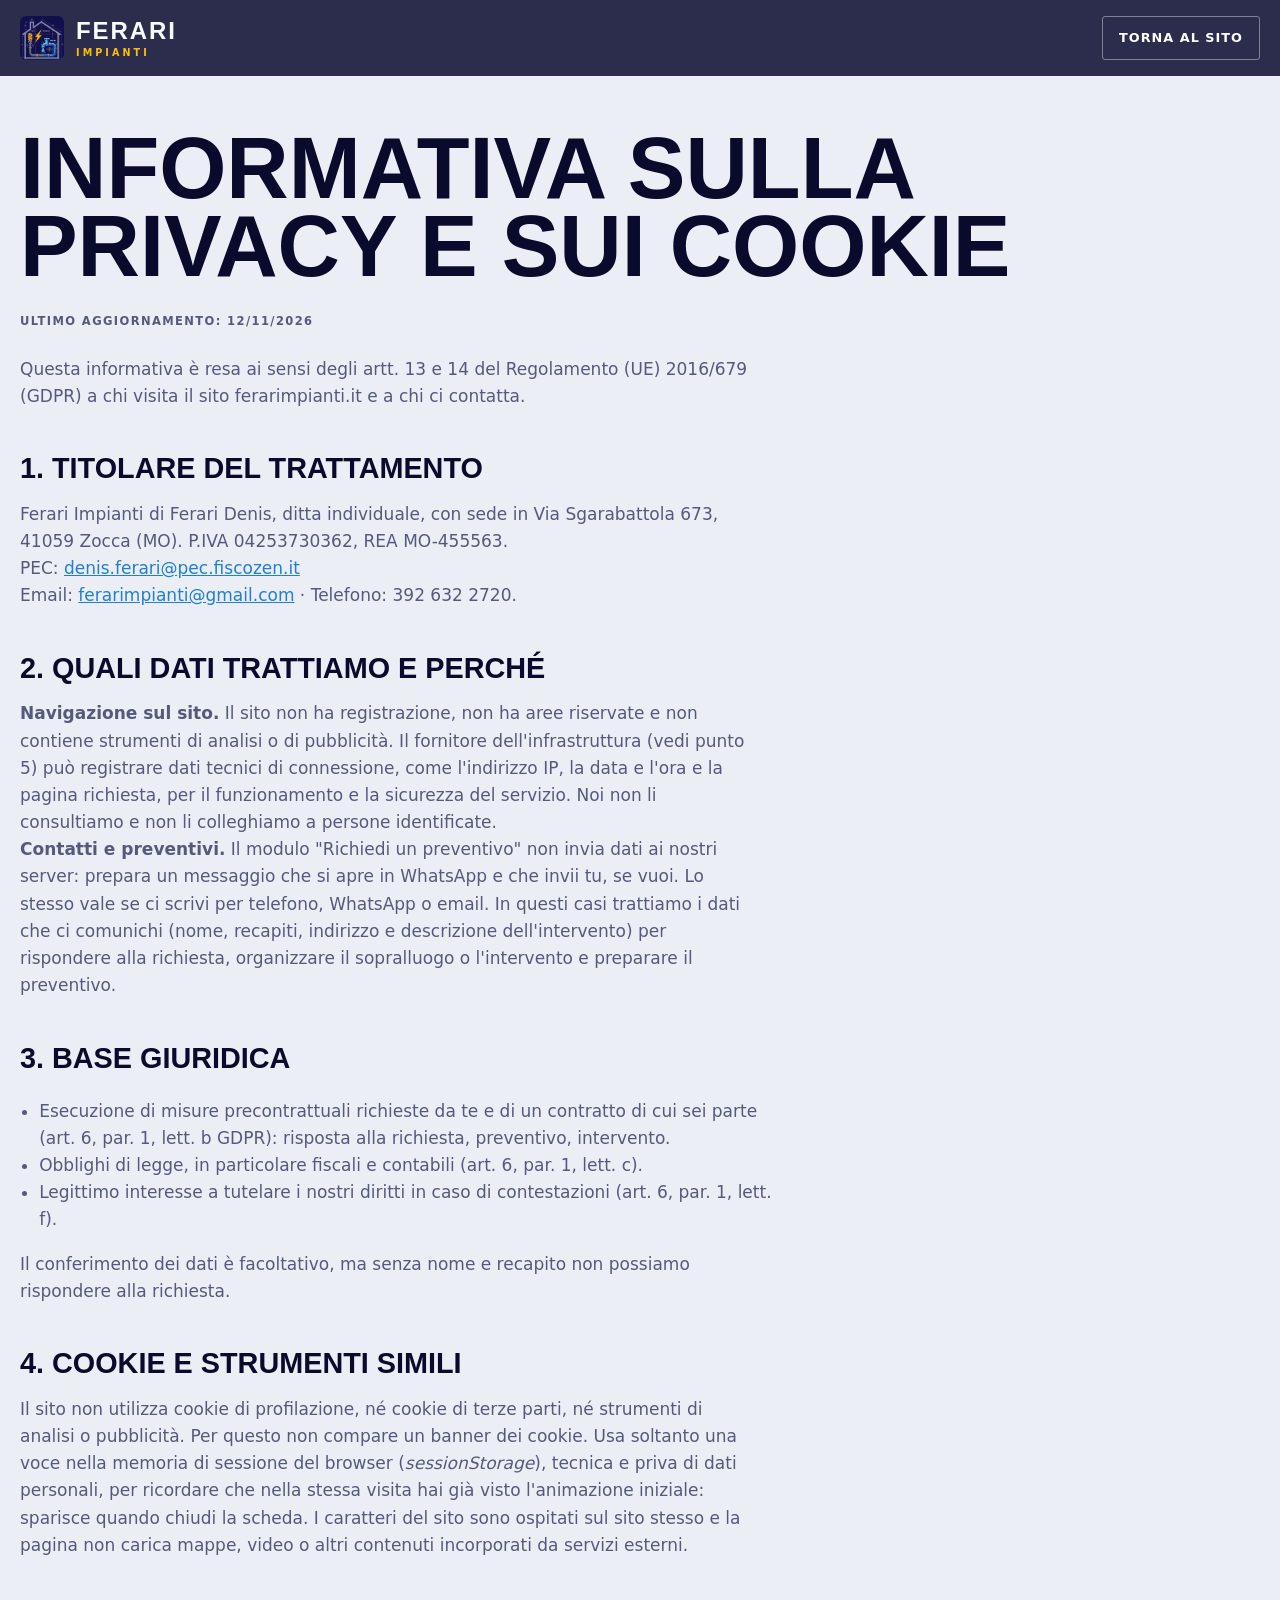
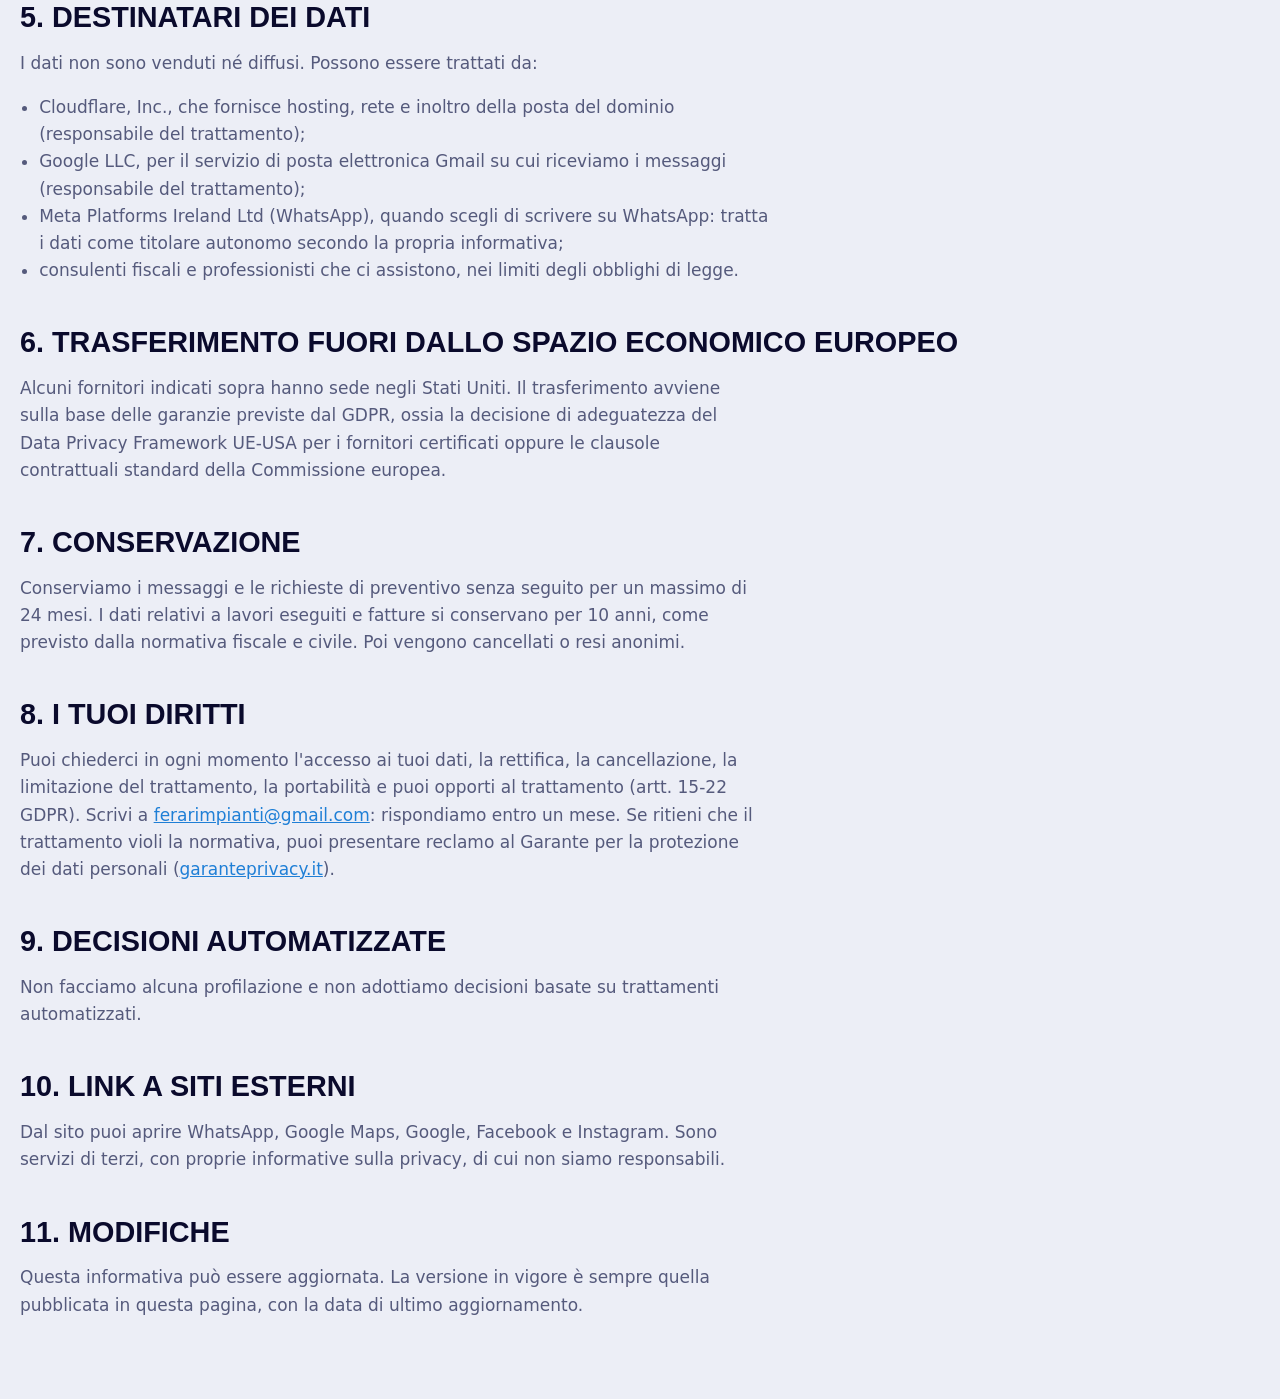
==== commit 1d07a963: "Sede, REA e PEC nel piede, nella privacy e nei dati strutturati" ====
--- a/privacy.html
+++ b/privacy.html
@@ -29,7 +29,7 @@
     <p>Questa informativa è resa ai sensi degli artt. 13 e 14 del Regolamento (UE) 2016/679 (GDPR) a chi visita il sito ferarimpianti.it e a chi ci contatta.</p>
 
     <h2>1. Titolare del trattamento</h2>
-    <p>Ferari Impianti di Ferari Denis, ditta individuale, P.IVA 04253730362.<br>Email: <a href="mailto:ferarimpianti@gmail.com">ferarimpianti@gmail.com</a> · Telefono: 392 632 2720.</p>
+    <p>Ferari Impianti di Ferari Denis, ditta individuale, con sede in Via Sgarabattola 673, 41059 Zocca (MO). P.IVA 04253730362, REA MO-455563.<br>PEC: <a href="mailto:denis.ferari@pec.fiscozen.it">denis.ferari@pec.fiscozen.it</a><br>Email: <a href="mailto:ferarimpianti@gmail.com">ferarimpianti@gmail.com</a> · Telefono: 392 632 2720.</p>
 
     <h2>2. Quali dati trattiamo e perché</h2>
     <p><strong>Navigazione sul sito.</strong> Il sito non ha registrazione, non ha aree riservate e non contiene strumenti di analisi o di pubblicità. Il fornitore dell'infrastruttura (vedi punto 5) può registrare dati tecnici di connessione, come l'indirizzo IP, la data e l'ora e la pagina richiesta, per il funzionamento e la sicurezza del servizio. Noi non li consultiamo e non li colleghiamo a persone identificate.</p>
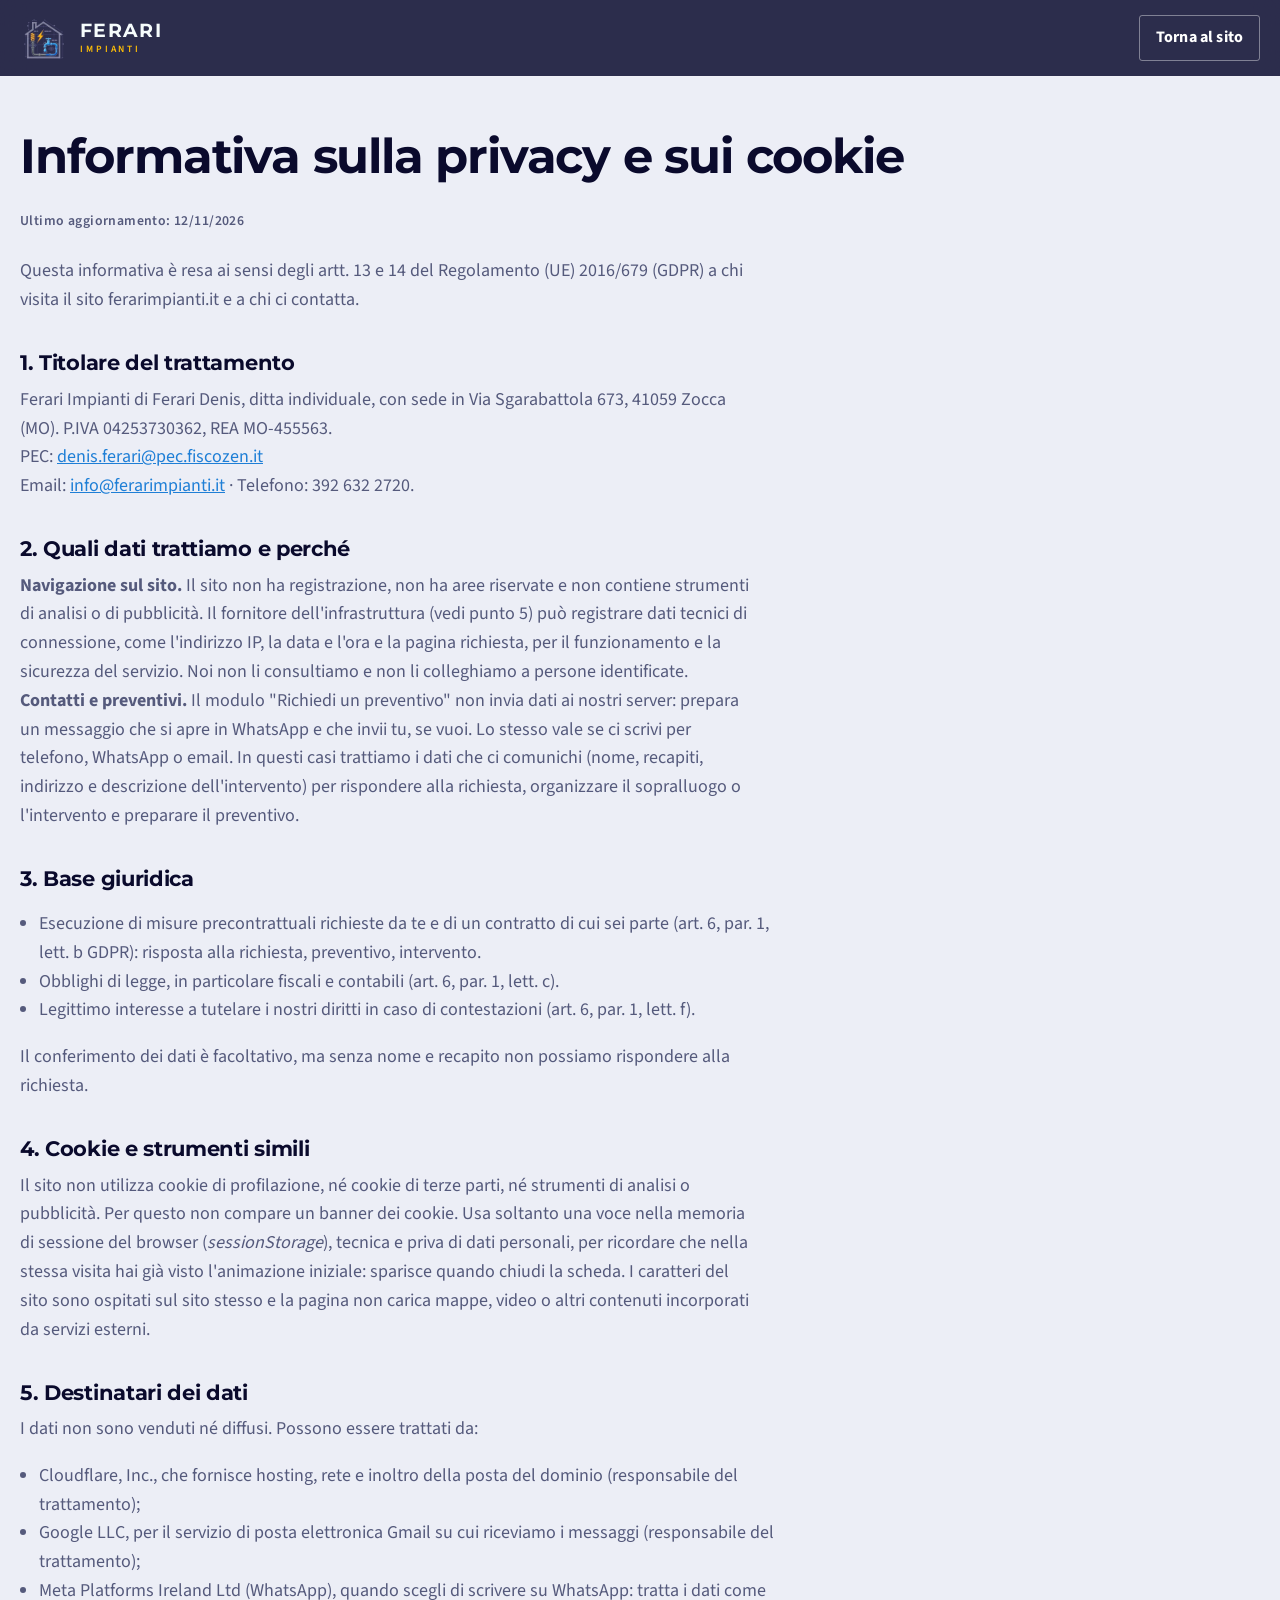
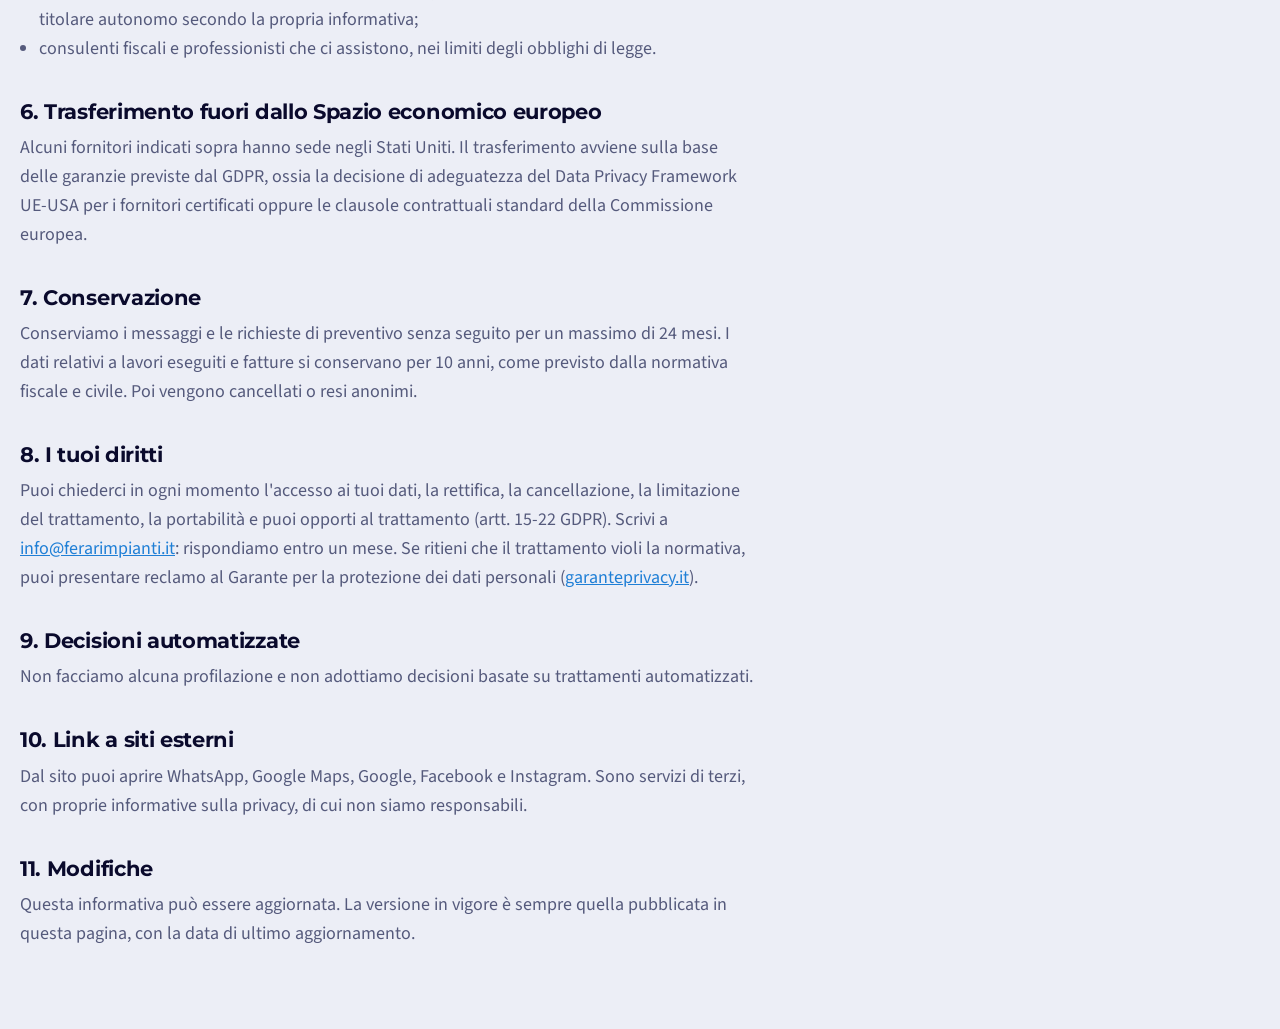
==== commit 9f3c3d8e: "Aggiornamento sito: logo trasparente, nuovo font, FAQ, mappa zone, modulo, recensioni, email info" ====
--- a/privacy.html
+++ b/privacy.html
@@ -16,7 +16,7 @@
 <header class="header is-scrolled">
   <div class="header-in">
     <a class="brand" href="./" aria-label="Ferari Impianti, torna al sito">
-      <img src="img/mark.webp" width="44" height="44" alt="" decoding="async">
+      <img src="img/mark-96.webp" width="44" height="44" alt="" decoding="async">
       <span class="brand-name">Ferari<small>Impianti</small></span>
     </a>
     <a class="btn btn-line btn-sm" href="./">Torna al sito</a>
@@ -29,7 +29,7 @@
     <p>Questa informativa è resa ai sensi degli artt. 13 e 14 del Regolamento (UE) 2016/679 (GDPR) a chi visita il sito ferarimpianti.it e a chi ci contatta.</p>
 
     <h2>1. Titolare del trattamento</h2>
-    <p>Ferari Impianti di Ferari Denis, ditta individuale, con sede in Via Sgarabattola 673, 41059 Zocca (MO). P.IVA 04253730362, REA MO-455563.<br>PEC: <a href="mailto:denis.ferari@pec.fiscozen.it">denis.ferari@pec.fiscozen.it</a><br>Email: <a href="mailto:ferarimpianti@gmail.com">ferarimpianti@gmail.com</a> · Telefono: 392 632 2720.</p>
+    <p>Ferari Impianti di Ferari Denis, ditta individuale, con sede in Via Sgarabattola 673, 41059 Zocca (MO). P.IVA 04253730362, REA MO-455563.<br>PEC: <a href="mailto:denis.ferari@pec.fiscozen.it">denis.ferari@pec.fiscozen.it</a><br>Email: <a href="mailto:info@ferarimpianti.it">info@ferarimpianti.it</a> · Telefono: 392 632 2720.</p>
 
     <h2>2. Quali dati trattiamo e perché</h2>
     <p><strong>Navigazione sul sito.</strong> Il sito non ha registrazione, non ha aree riservate e non contiene strumenti di analisi o di pubblicità. Il fornitore dell'infrastruttura (vedi punto 5) può registrare dati tecnici di connessione, come l'indirizzo IP, la data e l'ora e la pagina richiesta, per il funzionamento e la sicurezza del servizio. Noi non li consultiamo e non li colleghiamo a persone identificate.</p>
@@ -62,7 +62,7 @@
     <p>Conserviamo i messaggi e le richieste di preventivo senza seguito per un massimo di 24 mesi. I dati relativi a lavori eseguiti e fatture si conservano per 10 anni, come previsto dalla normativa fiscale e civile. Poi vengono cancellati o resi anonimi.</p>
 
     <h2>8. I tuoi diritti</h2>
-    <p>Puoi chiederci in ogni momento l'accesso ai tuoi dati, la rettifica, la cancellazione, la limitazione del trattamento, la portabilità e puoi opporti al trattamento (artt. 15-22 GDPR). Scrivi a <a href="mailto:ferarimpianti@gmail.com">ferarimpianti@gmail.com</a>: rispondiamo entro un mese. Se ritieni che il trattamento violi la normativa, puoi presentare reclamo al Garante per la protezione dei dati personali (<a href="https://www.garanteprivacy.it" target="_blank" rel="noopener noreferrer">garanteprivacy.it</a>).</p>
+    <p>Puoi chiederci in ogni momento l'accesso ai tuoi dati, la rettifica, la cancellazione, la limitazione del trattamento, la portabilità e puoi opporti al trattamento (artt. 15-22 GDPR). Scrivi a <a href="mailto:info@ferarimpianti.it">info@ferarimpianti.it</a>: rispondiamo entro un mese. Se ritieni che il trattamento violi la normativa, puoi presentare reclamo al Garante per la protezione dei dati personali (<a href="https://www.garanteprivacy.it" target="_blank" rel="noopener noreferrer">garanteprivacy.it</a>).</p>
 
     <h2>9. Decisioni automatizzate</h2>
     <p>Non facciamo alcuna profilazione e non adottiamo decisioni basate su trattamenti automatizzati.</p>
--- a/css/style.css
+++ b/css/style.css
@@ -1 +1 @@
-@font-face{font-family:Barlow Condensed;font-weight:500;font-display:swap;src:url(../fonts/barlow-condensed-500.woff2) format("woff2")}@font-face{font-family:Barlow Condensed;font-weight:600;font-display:swap;src:url(../fonts/barlow-condensed-600.woff2) format("woff2")}@font-face{font-family:Barlow Condensed;font-weight:700;font-display:swap;src:url(../fonts/barlow-condensed-700.woff2) format("woff2")}@font-face{font-family:Inter;font-weight:100 900;font-display:swap;src:url(../fonts/inter-var.woff2) format("woff2")}@font-face{font-family:Plex Mono;font-weight:500;font-display:swap;src:url(../fonts/plex-mono-500.woff2) format("woff2")}:root{--navy: #11114d;--navy-deep: #08082b;--navy-2: #1a1a78;--paper: #eceef6;--paper-2: #e1e4f0;--white: #fff;--ink: #0a0a2c;--amber: #ffbf06;--amber-2: #ffd75e;--azure: #40b5fb;--azure-d: #1f7fd6;--heat: #ff7a45;--ok: #19b36b;--txt-d: #f6fcfc;--mut-d: rgba(246, 252, 252, .7);--mut-l: #555a7c;--line-d: rgba(255, 255, 255, .16);--line-l: rgba(10, 10, 44, .16);--max: 1280px;--header-h: 76px;--font-d: "Barlow Condensed", "Arial Narrow", Impact, sans-serif;--font-t: "Inter", system-ui, -apple-system, "Segoe UI", sans-serif;--mono: "Plex Mono", ui-monospace, "SF Mono", Menlo, monospace;--ease: cubic-bezier(.2, .8, .2, 1);--ease-io: cubic-bezier(.76, 0, .24, 1)}*,*:before,*:after{box-sizing:border-box}html{scroll-behavior:smooth;scroll-padding-top:calc(var(--header-h) + 8px);-webkit-text-size-adjust:100%}body{margin:0;font-family:var(--font-t);font-size:17px;line-height:1.6;color:var(--ink);background:var(--paper);-webkit-font-smoothing:antialiased;text-rendering:optimizeLegibility;overflow-x:hidden}img,svg{display:block;max-width:100%}a{color:inherit}button{font:inherit;color:inherit}h1,h2,h3,p{margin:0}::selection{background:var(--amber);color:var(--navy-deep)}:focus-visible{outline:2px solid var(--amber);outline-offset:4px}.skip{position:absolute;left:-999px;top:10px;z-index:5000;background:var(--amber);color:var(--navy-deep);padding:.6rem 1rem;font-weight:700}.skip:focus{left:10px}.wrap{width:min(var(--max),calc(100% - 2.5rem));margin-inline:auto}.mono{font-family:var(--mono);font-weight:500;font-size:.72rem;letter-spacing:.14em;text-transform:uppercase}.loader[hidden]{display:none!important}.loader{display:none}.js .loader{position:fixed;inset:0;z-index:4000;display:block}.l-panel{position:absolute;left:0;right:0;height:50.5%;background:var(--navy);transition:transform 1s var(--ease-io)}.l-panel.t{top:0}.l-panel.b{bottom:0}.l-panel:after{content:"";position:absolute;left:0;right:0;height:1px;background:#ffbf0600}.loader.is-done .l-panel.t{transform:translateY(-101%)}.loader.is-done .l-panel.b{transform:translateY(101%)}.l-grid{position:absolute;inset:0;opacity:.7;background-image:linear-gradient(rgba(255,255,255,.05) 1px,transparent 1px),linear-gradient(90deg,rgba(255,255,255,.05) 1px,transparent 1px);background-size:48px 48px;mask-image:radial-gradient(ellipse 60% 55% at 50% 50%,#000 20%,transparent 80%);-webkit-mask-image:radial-gradient(ellipse 60% 55% at 50% 50%,#000 20%,transparent 80%);transition:opacity .4s}.l-box{position:absolute;inset:0;display:grid;place-content:center;justify-items:center;gap:1.6rem;transition:opacity .4s}.loader.is-done .l-box,.loader.is-done .l-foot,.loader.is-done .l-grid{opacity:0}.l-house{width:min(300px,62vw);overflow:visible}.l-house .ln{fill:none;stroke:#b3b4d6;stroke-width:2;stroke-linecap:round;stroke-linejoin:round;stroke-dasharray:1;stroke-dashoffset:1;animation:draw 1.7s var(--ease) forwards}.l-house .bolt{fill:var(--amber);opacity:0;filter:drop-shadow(0 0 14px rgba(255,191,6,.85));animation:pop .6s .9s var(--ease) forwards,bob 2.2s 1.5s ease-in-out infinite;transform-box:fill-box;transform-origin:center}.l-house .drop{fill:var(--azure);opacity:0;filter:drop-shadow(0 0 14px rgba(64,181,251,.85));animation:pop .6s 1.1s var(--ease) forwards,bob 2.2s 1.7s ease-in-out infinite;transform-box:fill-box;transform-origin:center}@keyframes draw{to{stroke-dashoffset:0}}@keyframes pop{0%{opacity:0;transform:scale(.6)}to{opacity:1;transform:none}}@keyframes bob{0%,to{transform:translateY(0)}50%{transform:translateY(-7px)}}.l-brand{color:#f6fcfc8c;text-align:center}.l-foot{position:absolute;left:1.5rem;right:1.5rem;bottom:1.8rem;display:flex;justify-content:space-between;align-items:flex-end;color:#f6fcfc99;transition:opacity .4s}.l-pct{font-family:var(--font-d);font-weight:700;font-size:clamp(3.4rem,10vw,7rem);line-height:.8;color:var(--txt-d);font-variant-numeric:tabular-nums}.l-pct:after{content:"%";font-size:.4em;color:var(--amber);margin-left:.1em}.l-bar{position:absolute;left:0;right:0;bottom:0;height:4px;background:#ffffff1a}.l-bar i{display:block;height:100%;width:0;background:linear-gradient(90deg,var(--azure-d),var(--azure) 60%,var(--amber));box-shadow:0 0 16px #40b5fb99}body.is-loading{overflow:hidden}.cur{display:none}@media(hover:hover)and (pointer:fine){.has-cur,.has-cur a,.has-cur button,.has-cur summary{cursor:none}.has-cur .cur{display:block;position:fixed;left:0;top:0;z-index:4500;pointer-events:none;mix-blend-mode:difference;will-change:transform}.cur:before,.cur:after{content:"";position:absolute;background:#fff;transition:transform .3s var(--ease)}.cur:before{left:-16px;top:-.5px;width:32px;height:1px}.cur:after{top:-16px;left:-.5px;height:32px;width:1px}.cur b{position:absolute;left:-5px;top:-5px;width:10px;height:10px;border:1px solid #fff;border-radius:50%;transition:transform .35s var(--ease),background .2s}.cur.is-link b{transform:scale(3.4);background:#ffffff40}.cur.is-link:before{transform:scaleX(.3)}.cur.is-link:after{transform:scaleY(.3)}.cur.is-hide{opacity:0}}.header{position:fixed;inset:0 0 auto;z-index:900;height:var(--header-h);display:flex;align-items:center;transition:background .3s,box-shadow .3s}.header.is-scrolled{background:#08082bd6;backdrop-filter:blur(14px) saturate(1.3);-webkit-backdrop-filter:blur(14px) saturate(1.3);box-shadow:0 1px 0 var(--line-d)}.header-in{display:flex;align-items:center;justify-content:space-between;gap:1rem;width:min(var(--max),calc(100% - 2.5rem));margin-inline:auto}.brand{display:flex;align-items:center;gap:.75rem;text-decoration:none;color:var(--txt-d)}.brand img{width:44px;height:44px;border-radius:6px;object-fit:cover}.brand-name{font-family:var(--font-d);font-weight:700;font-size:1.5rem;letter-spacing:.08em;line-height:1;text-transform:uppercase}.brand-name small{display:block;font-family:var(--mono);font-weight:500;font-size:.6rem;letter-spacing:.34em;color:var(--amber);margin-top:.3rem}.nav{display:none;gap:2.2rem}.nav a{color:#f6fcfcd1;text-decoration:none;padding:.4rem 0;position:relative}.nav a i{font-style:normal;color:var(--amber);margin-right:.45em}.nav a:after{content:"";position:absolute;left:0;bottom:0;height:1px;width:100%;background:var(--amber);transform:scaleX(0);transform-origin:left;transition:transform .4s var(--ease)}.nav a:hover:after{transform:scaleX(1)}.nav a:hover{color:#fff}.h-call{display:none;align-items:center;gap:1.2rem}.h-tel{display:inline-flex;align-items:center;gap:.6rem;color:#fff;text-decoration:none}.h-tel .live-dot{margin:0}.menu-btn{width:46px;height:46px;border:1px solid var(--line-d);background:#ffffff0d;display:grid;place-items:center;color:#fff;border-radius:3px}.menu-btn svg{width:22px;height:22px}@media(min-width:1020px){.nav,.h-call{display:flex}.menu-btn{display:none}}.live-dot{display:inline-block;width:8px;height:8px;border-radius:50%;background:var(--ok);box-shadow:0 0 #19b36b99;animation:ping 2s infinite;flex:none}@keyframes ping{70%{box-shadow:0 0 0 10px #19b36b00}to{box-shadow:0 0 #19b36b00}}.btn{position:relative;isolation:isolate;overflow:hidden;display:inline-flex;align-items:center;justify-content:center;gap:.8rem;min-height:54px;padding:.85rem 1.4rem;border:1px solid transparent;border-radius:3px;font-family:var(--mono);font-weight:500;font-size:.8rem;letter-spacing:.1em;text-transform:uppercase;text-decoration:none;cursor:pointer;transition:color .35s,border-color .35s,transform .2s}.btn:before{content:"";position:absolute;inset:0;z-index:-1;transform:translateY(101%);transition:transform .5s var(--ease)}.btn:hover:before{transform:none}.btn .arr{width:18px;height:18px;flex:none;transition:transform .4s var(--ease)}.btn:hover .arr{transform:translate(5px)}.btn svg{flex:none}.btn-amber{background:var(--amber);color:var(--navy-deep)}.btn-amber:before{background:#fff}.btn-line{background:transparent;color:#fff;border-color:#fff6}.btn-line:before{background:#fff}.btn-line:hover{color:var(--navy-deep);border-color:#fff}.btn-ink{background:var(--navy);color:#fff}.btn-ink:before{background:var(--amber)}.btn-ink:hover{color:var(--navy-deep)}.btn-sm{min-height:44px;padding:.55rem 1rem;font-size:.72rem}.btn-lg{min-height:62px;padding:1rem 1.8rem;font-size:.88rem}.drawer{position:fixed;inset:0;z-index:1200;background:var(--navy-deep);color:#fff;padding:1.25rem;display:flex;flex-direction:column;clip-path:inset(0 0 100% 0);visibility:hidden;transition:clip-path .7s var(--ease-io),visibility 0s .7s}.drawer.is-open{clip-path:inset(0);visibility:visible;transition:clip-path .7s var(--ease-io),visibility 0s}.drawer-top{display:flex;align-items:center;justify-content:space-between;height:56px}.drawer nav{margin:2rem 0 auto;display:grid}.drawer nav a{display:flex;align-items:baseline;gap:1rem;font-family:var(--font-d);font-weight:700;font-size:clamp(2.6rem,12vw,3.6rem);text-transform:uppercase;text-decoration:none;line-height:1.05;padding:.3rem 0;border-bottom:1px solid var(--line-d)}.drawer nav a i{font-family:var(--mono);font-style:normal;font-size:.75rem;color:var(--amber);letter-spacing:.1em}.drawer-actions{display:grid;gap:.7rem;padding-bottom:max(.5rem,env(safe-area-inset-bottom))}.hero{position:relative;min-height:100svh;display:flex;flex-direction:column;background:var(--navy);color:var(--txt-d);overflow:hidden;isolation:isolate;padding:calc(var(--header-h) + 1.6rem) 0 0}.hero-grid{position:absolute;inset:-80px;z-index:-3;will-change:transform;background-image:linear-gradient(rgba(255,255,255,.1) 1px,transparent 1px),linear-gradient(90deg,rgba(255,255,255,.1) 1px,transparent 1px),linear-gradient(rgba(255,255,255,.045) 1px,transparent 1px),linear-gradient(90deg,rgba(255,255,255,.045) 1px,transparent 1px);background-size:168px 168px,168px 168px,28px 28px,28px 28px;mask-image:radial-gradient(ellipse 90% 80% at 65% 48%,#000 22%,transparent 78%);-webkit-mask-image:radial-gradient(ellipse 90% 80% at 65% 48%,#000 22%,transparent 78%)}.orb{position:absolute;border-radius:50%;filter:blur(90px);z-index:-2;pointer-events:none}.orb-a{width:44vw;height:44vw;max-width:620px;max-height:620px;right:-6vw;top:4vw;background:radial-gradient(circle,rgba(255,191,6,.22),transparent 68%);animation:drift 14s ease-in-out infinite alternate}.orb-b{width:40vw;height:40vw;max-width:560px;max-height:560px;left:-12vw;bottom:-8vw;background:radial-gradient(circle,rgba(64,181,251,.22),transparent 68%);animation:drift 17s ease-in-out infinite alternate-reverse}@keyframes drift{to{transform:translate3d(3vw,2vw,0) scale(1.08)}}.hero-mark{position:absolute;z-index:-1;right:-1vw;bottom:5.5rem;font-family:var(--font-d);font-weight:700;font-size:clamp(12rem,31vw,31rem);line-height:.78;color:transparent;-webkit-text-stroke:1.5px rgba(255,255,255,.11);user-select:none;pointer-events:none;will-change:transform}.hero-top{display:flex;justify-content:space-between;gap:1rem;color:var(--mut-d)}.hero-top span{display:inline-flex;align-items:center;gap:.6rem}.hero-top .amb{color:var(--amber)}.hero-body{flex:1;display:grid;gap:2rem;align-items:center;padding:2.2rem 0 2.8rem}@media(min-width:1000px){.hero-body{grid-template-columns:1.12fr .88fr;gap:1rem}}.hero h1{font-family:var(--font-d);font-weight:700;text-transform:uppercase;font-size:clamp(3.3rem,min(8.4vw,11.6vh),7.4rem);line-height:.86;letter-spacing:-.005em;margin:0 0 1.6rem}.hero h1 .acc{color:var(--amber)}.w{display:inline-block;overflow:hidden;vertical-align:top;padding-bottom:.08em;margin-bottom:-.08em}.w>span{display:inline-block;transform:translateY(110%)}.no-js .w>span{transform:none}.in .w>span,body.is-ready .hero .w>span{animation:rise 1s var(--ease) forwards;animation-delay:calc(var(--i, 0) * 70ms + .1s)}@keyframes rise{to{transform:none}}.lead{font-size:clamp(1.02rem,1.6vw,1.2rem);color:var(--mut-d);max-width:33rem}.hero-actions{display:flex;flex-wrap:wrap;gap:.8rem;margin:2rem 0 0}.fade{opacity:0;transform:translateY(22px)}body.is-ready .fade{animation:fadeup .9s var(--ease) forwards;animation-delay:calc(var(--d, 0) * 1ms + .6s)}@keyframes fadeup{to{opacity:1;transform:none}}.no-js .fade{opacity:1;transform:none}.hero-foot{display:grid;grid-template-columns:repeat(3,1fr);border-top:1px solid var(--line-d)}.hero-foot div{padding:1.1rem 1rem 1.3rem 0;border-right:1px solid var(--line-d);color:var(--mut-d);font-size:.82rem}.hero-foot div+div{padding-left:1.1rem}.hero-foot div:last-child{border-right:0}.hero-foot b{display:block;font-family:var(--font-d);font-weight:700;font-size:clamp(1.15rem,2.4vw,1.7rem);text-transform:uppercase;letter-spacing:.03em;color:#fff;line-height:1.05;margin-bottom:.2rem}@media(max-width:640px){.hero-foot div{font-size:.72rem;padding-right:.5rem}.hero-foot div+div{padding-left:.7rem}.hero-top .hide-s{display:none}}.blueprint{width:min(100%,580px);margin-inline:auto;transform-style:preserve-3d;transform:perspective(1400px) rotateY(calc(var(--px, 0) * 5deg)) rotateX(calc(var(--py, 0) * -4deg));transition:transform .5s var(--ease)}.blueprint svg{width:100%;height:auto;overflow:visible}.bp-line{fill:none;stroke:#b3b4d6;stroke-width:2.2;stroke-linecap:round;stroke-linejoin:round}.bp-thin{fill:none;stroke:#b3b4d68c;stroke-width:1.2;stroke-linecap:round}.bp-txt{font-family:var(--font-d);font-weight:600;font-size:13px;letter-spacing:.1em;fill:#c8c9e8;text-transform:uppercase}.bp-num{font-family:var(--font-d);font-weight:600;font-size:13px;fill:#c8c9e8cc}.draw{stroke-dasharray:1;stroke-dashoffset:1}body.is-ready .draw{animation:draw 1.9s var(--ease) forwards;animation-delay:calc(var(--d, 0) * 1ms + .45s)}.no-js .draw{stroke-dashoffset:0}.bp-pop{opacity:0;transform-origin:center;transform-box:fill-box}body.is-ready .bp-pop{animation:pop .9s var(--ease) forwards;animation-delay:calc(var(--d, 0) * 1ms + .9s)}.no-js .bp-pop{opacity:1}.bolt-glow{animation:pulse 2.6s ease-in-out infinite;transform-origin:center;transform-box:fill-box;filter:drop-shadow(0 0 12px rgba(255,191,6,.7))}@keyframes pulse{0%,to{filter:drop-shadow(0 0 8px rgba(255,191,6,.55))}50%{filter:drop-shadow(0 0 26px rgba(255,191,6,.95))}}.flow{fill:none;stroke:#fff;stroke-opacity:.85;stroke-width:3.2;stroke-linecap:round;stroke-dasharray:1 20;animation:flow 1.1s linear infinite}@keyframes flow{to{stroke-dashoffset:-21}}.drop-fall{animation:fall 2.4s cubic-bezier(.5,0,.9,.6) infinite;transform-box:fill-box}@keyframes fall{0%{transform:translateY(-4px) scale(.6);opacity:0}12%{opacity:1;transform:none}80%{opacity:1}to{transform:translateY(58px);opacity:0}}.ripple{fill:none;stroke:var(--azure);stroke-width:1.5;opacity:0;transform-box:fill-box;transform-origin:center;animation:ripple 2.4s ease-out infinite}@keyframes ripple{0%,74%{opacity:0;transform:scale(.3)}80%{opacity:.9}to{opacity:0;transform:scale(1.6)}}.ticker{background:var(--amber);color:var(--navy-deep);overflow:hidden}.ticker-track{display:flex;width:max-content;animation:marquee 42s linear infinite}.ticker:hover .ticker-track{animation-play-state:paused}.ticker-set{display:flex;align-items:center;flex:none}.ticker-set span{font-family:var(--mono);font-weight:500;font-size:.8rem;letter-spacing:.18em;text-transform:uppercase;padding:.95rem 0;white-space:nowrap}.ticker-set i{display:block;width:7px;height:7px;margin:0 2rem;background:var(--navy-deep);transform:rotate(45deg);flex:none}@keyframes marquee{to{transform:translate(-50%)}}.section{position:relative;padding:clamp(4.5rem,9vw,8.5rem) 0}.paper{background:var(--paper)}.paper:before{content:"";position:absolute;inset:0;pointer-events:none;background-image:linear-gradient(var(--line-l) 1px,transparent 1px),linear-gradient(90deg,var(--line-l) 1px,transparent 1px);background-size:168px 168px;opacity:.45;mask-image:linear-gradient(#000,transparent 55%);-webkit-mask-image:linear-gradient(#000,transparent 55%)}.dark{background:var(--navy);color:var(--txt-d)}.section>.wrap{position:relative}.eyebrow{display:inline-flex;align-items:center;gap:.8rem;color:var(--azure-d)}.eyebrow:before{content:"";width:34px;height:1px;background:currentColor}.dark .eyebrow{color:var(--amber)}.h2{font-family:var(--font-d);font-weight:700;text-transform:uppercase;font-size:clamp(2.6rem,6.8vw,5.6rem);line-height:.9;letter-spacing:-.004em;margin-top:1rem}.h2 em{font-style:normal;color:var(--azure-d)}.dark .h2 em{color:var(--amber)}.sub{margin-top:1.2rem;max-width:36rem;color:var(--mut-l);font-size:1.06rem}.dark .sub{color:var(--mut-d)}.head{margin-bottom:clamp(2.4rem,5vw,4rem)}.head-split{display:grid;gap:1.2rem;align-items:end}@media(min-width:900px){.head-split{grid-template-columns:1.3fr .7fr}.head-split .sub{margin-top:0;justify-self:end}}.js .rv{opacity:0;transform:translateY(32px);transition:opacity .9s var(--ease),transform .9s var(--ease);transition-delay:calc(var(--d, 0) * 1ms)}.js .rv.in{opacity:1;transform:none}.lab{display:grid;gap:1.4rem}@media(min-width:1000px){.lab{grid-template-columns:.72fr 1.28fr;gap:2.4rem;align-items:start}}.sys-list{border-top:1px solid var(--line-l)}.sys-btn{position:relative;display:grid;grid-template-columns:2.4rem 1fr auto;gap:.6rem;align-items:center;width:100%;padding:1rem .2rem;text-align:left;background:none;border:0;border-bottom:1px solid var(--line-l);cursor:pointer;color:var(--ink)}.sys-btn .n{font-family:var(--mono);font-size:.72rem;color:var(--mut-l);letter-spacing:.08em}.sys-btn .t{font-family:var(--font-d);font-weight:700;text-transform:uppercase;font-size:clamp(1.7rem,2.8vw,2.3rem);line-height:1;transition:transform .45s var(--ease),color .3s}.sys-btn .d{display:block;font-family:var(--font-t);font-weight:400;font-size:.86rem;text-transform:none;letter-spacing:0;color:var(--mut-l);margin-top:.3rem}.sys-btn .a{width:36px;height:36px;border:1px solid var(--line-l);display:grid;place-items:center;border-radius:3px;transition:background .3s,color .3s,border-color .3s,transform .4s var(--ease)}.sys-btn .a svg{width:16px;height:16px}.sys-btn:before{content:"";position:absolute;left:0;bottom:-1px;height:3px;width:100%;background:var(--amber);transform:scaleX(0);transform-origin:left;transition:transform .6s var(--ease)}.sys-btn[aria-selected=true]:before{transform:scaleX(1)}.sys-btn[aria-selected=true] .t{transform:translate(8px)}.sys-btn[aria-selected=true] .a{background:var(--navy);color:var(--amber);border-color:var(--navy)}.sys-btn[aria-selected=true] .a svg{transform:rotate(-45deg)}.sys-btn .a svg{transition:transform .4s var(--ease)}.sys-view{position:relative;background:var(--navy);color:var(--txt-d);border-radius:4px;overflow:hidden;box-shadow:0 40px 90px #0a0a2c40}.sys-view:before{content:"";position:absolute;inset:0;background-image:linear-gradient(rgba(255,255,255,.07) 1px,transparent 1px),linear-gradient(90deg,rgba(255,255,255,.07) 1px,transparent 1px),linear-gradient(rgba(255,255,255,.035) 1px,transparent 1px),linear-gradient(90deg,rgba(255,255,255,.035) 1px,transparent 1px);background-size:120px 120px,120px 120px,24px 24px,24px 24px;pointer-events:none}.sys-tag{position:absolute;left:1rem;top:.9rem;z-index:1;color:var(--mut-d);display:flex;align-items:center;gap:.6rem}.sys-svg{position:relative;width:100%;height:auto}.sys-info{position:relative;padding:1.2rem 1.4rem 1.5rem;border-top:1px solid var(--line-d);display:grid;gap:1rem;background:#08082b8c}@media(min-width:720px){.sys-info{grid-template-columns:1fr auto;align-items:end;padding:1.4rem 1.8rem 1.6rem}}.sys-info h3{font-family:var(--font-d);font-weight:700;text-transform:uppercase;font-size:clamp(1.8rem,3vw,2.6rem);line-height:1;color:#fff;margin-bottom:.45rem}.sys-info p{color:var(--mut-d);font-size:.96rem;max-width:36rem}.sys-info.swap h3,.sys-info.swap p{animation:swapIn .6s var(--ease)}@keyframes swapIn{0%{opacity:0;transform:translateY(10px)}to{opacity:1;transform:none}}.sys-svg .part{fill:none;stroke:#fff3;stroke-width:2;stroke-linecap:round;stroke-linejoin:round;transition:stroke .5s,fill .5s,filter .5s,opacity .5s}.sys-svg .wall{stroke:#ffffff5c}.sys-svg .lbl{font-family:var(--mono);font-size:9.5px;letter-spacing:.12em;fill:#ffffff4d;text-transform:uppercase;transition:fill .5s}.sys-svg .fx{fill:none;stroke-width:3;stroke-linecap:round;stroke-dasharray:1 14;opacity:0;transition:opacity .5s;animation:flow 1s linear infinite}.sys-svg .fill-a{fill:#fff0}.lab[data-active=el] .p-el,.lab[data-active=pi] .p-el{stroke:var(--amber);filter:drop-shadow(0 0 7px rgba(255,191,6,.65))}.lab[data-active=el] .l-el,.lab[data-active=pi] .l-el{fill:var(--amber)}.lab[data-active=el] .fx-el,.lab[data-active=pi] .fx-el{opacity:1;stroke:#fff6c9}.lab[data-active=el] .bulb,.lab[data-active=pi] .bulb{fill:#ffbf0680}.lab[data-active=id] .p-id,.lab[data-active=pi] .p-id{stroke:var(--azure);filter:drop-shadow(0 0 7px rgba(64,181,251,.65))}.lab[data-active=id] .l-id,.lab[data-active=pi] .l-id{fill:var(--azure)}.lab[data-active=id] .fx-id,.lab[data-active=pi] .fx-id{opacity:1;stroke:#d6f0ff}.lab[data-active=cl] .p-cl,.lab[data-active=pi] .p-cl{stroke:#7ee0ff;filter:drop-shadow(0 0 7px rgba(126,224,255,.6))}.lab[data-active=cl] .l-cl,.lab[data-active=pi] .l-cl{fill:#7ee0ff}.lab[data-active=cl] .air,.lab[data-active=pi] .air{opacity:1;animation:airf 2.2s linear infinite}.sys-svg .air{stroke-dasharray:5 9;opacity:0}@keyframes airf{to{stroke-dashoffset:-28}}.lab[data-active=ca] .p-ca,.lab[data-active=pi] .p-ca{stroke:var(--heat);filter:drop-shadow(0 0 7px rgba(255,122,69,.6))}.lab[data-active=ca] .l-ca,.lab[data-active=pi] .l-ca{fill:var(--heat)}.lab[data-active=ca] .fx-ca,.lab[data-active=pi] .fx-ca{opacity:1;stroke:#ffd2bf}.lab[data-active=ca] .heat,.lab[data-active=pi] .heat{opacity:1;animation:rise-heat 2.4s ease-in infinite}.sys-svg .heat{opacity:0;stroke:var(--heat)}@keyframes rise-heat{0%{transform:translateY(8px);opacity:0}30%{opacity:.9}to{transform:translateY(-16px);opacity:0}}.lab[data-active=ci] .p-ci{stroke:#fff;fill:#ffffff0f}.lab[data-active=ci] .wall{stroke:#fff}.lab[data-active=ci] .l-ci{fill:#fff}.sys-svg .beacon{fill:#ffffff26;stroke:#ffffff40;transition:fill .4s,stroke .4s}.lab[data-active=pi] .beacon{fill:var(--amber);stroke:var(--amber);animation:blink 1s ease-in-out infinite;filter:drop-shadow(0 0 14px rgba(255,191,6,.95))}.sys-svg .rays{stroke:#ffffff2e;stroke-width:2;stroke-linecap:round;transition:stroke .4s}.lab[data-active=pi] .rays{stroke:var(--amber);animation:blink 1s ease-in-out infinite}@keyframes blink{50%{opacity:.35}}.sys-svg .tag24{fill:none;stroke:#fff3;transition:stroke .4s,fill .4s}.sys-svg .tag24-t{font-family:var(--font-d);font-weight:700;font-size:20px;fill:#ffffff4d;transition:fill .4s}.lab[data-active=pi] .tag24{stroke:var(--amber);fill:var(--amber)}.lab[data-active=pi] .tag24-t{fill:var(--navy-deep)}.stats{display:grid;grid-template-columns:repeat(2,1fr);border-top:1px solid var(--line-d);border-left:1px solid var(--line-d)}@media(min-width:900px){.stats{grid-template-columns:repeat(4,1fr)}}.stat{padding:clamp(1.4rem,3vw,2.6rem) clamp(1rem,2vw,1.8rem);border-right:1px solid var(--line-d);border-bottom:1px solid var(--line-d)}.stat b{display:block;font-family:var(--font-d);font-weight:700;font-size:clamp(4rem,10vw,8.2rem);line-height:.85;color:transparent;-webkit-text-stroke:1.5px var(--amber);font-variant-numeric:tabular-nums;transition:color .9s .2s}.rv.in .stat b,.stats.in b{color:var(--amber)}.stat span{display:block;margin-top:.9rem;color:var(--mut-d)}.proc{display:grid;gap:2.4rem;align-items:start}@media(min-width:980px){.proc{grid-template-columns:.8fr 1.2fr;gap:5rem}.proc-side{position:sticky;top:calc(var(--header-h) + 2.2rem)}}.rail{position:relative;padding-left:3.4rem}.rail:before{content:"";position:absolute;left:1rem;top:.6rem;bottom:.6rem;width:1px;background:var(--line-l)}.rail-fill{position:absolute;left:1rem;top:.6rem;width:1px;height:calc(var(--p, 0%) * .96);background:linear-gradient(var(--azure-d),var(--amber));box-shadow:0 0 10px #ffbf0699;transition:height .15s linear}.pstep{position:relative;padding:0 0 clamp(2.2rem,4vw,3.4rem)}.pstep:last-child{padding-bottom:0}.pstep:before{content:"";position:absolute;left:-2.65rem;top:.55rem;width:11px;height:11px;background:var(--paper);border:1px solid var(--navy);transform:rotate(45deg);transition:background .4s,border-color .4s,box-shadow .4s}.pstep.in:before{background:var(--amber);border-color:var(--amber);box-shadow:0 0 14px #ffbf06cc}.pstep .k{color:var(--azure-d)}.pstep h3{font-family:var(--font-d);font-weight:700;text-transform:uppercase;font-size:clamp(2rem,4vw,3.2rem);line-height:.95;margin:.5rem 0 .6rem}.pstep p{color:var(--mut-l);max-width:34rem}.rows{border-top:1px solid var(--line-d)}.row{position:relative;overflow:hidden;display:grid;grid-template-columns:3rem 1fr auto;gap:1rem;align-items:center;padding:clamp(1.1rem,2.4vw,1.9rem) .2rem;border-bottom:1px solid var(--line-d);isolation:isolate;transition:color .4s}.row:before{content:"";position:absolute;inset:0;z-index:-1;background:var(--amber);transform:translate(-101%);transition:transform .6s var(--ease)}@media(hover:hover){.row:hover:before{transform:none}.row:hover{color:var(--navy-deep);padding-inline:1rem}.row:hover p,.row:hover .rn{color:#08082bbf}}.row{transition:color .4s,padding .5s var(--ease)}.rn{font-family:var(--mono);font-size:.75rem;letter-spacing:.1em;color:var(--amber);transition:color .4s}.row h3{font-family:var(--font-d);font-weight:700;text-transform:uppercase;font-size:clamp(1.9rem,4.6vw,3.6rem);line-height:.95}.row p{color:var(--mut-d);font-size:.95rem;max-width:22rem;transition:color .4s;display:none}@media(min-width:820px){.row p{display:block}}.row .ra{width:30px;height:30px;opacity:.6;transition:transform .5s var(--ease),opacity .3s}.row:hover .ra{transform:translate(6px) rotate(-45deg);opacity:1}.why-top{display:grid;gap:1.4rem;margin-bottom:clamp(2.2rem,4vw,3.4rem)}@media(min-width:900px){.why-top{grid-template-columns:1.3fr .7fr;align-items:end}.why-top .hero-actions{justify-self:end;margin:0}}.zone{display:grid;gap:2.6rem;align-items:center}@media(min-width:980px){.zone{grid-template-columns:1fr 1fr;gap:4.5rem}}.chips{display:flex;flex-wrap:wrap;gap:.5rem;margin:1.8rem 0 2rem;padding:0;list-style:none}.chips li{padding:.55rem .95rem;border:1px solid var(--line-l);border-radius:3px;font-family:var(--mono);font-size:.72rem;letter-spacing:.1em;text-transform:uppercase;transition:background .25s,color .25s,border-color .25s}.chips li:hover{background:var(--navy);color:#fff;border-color:var(--navy)}.coord{color:var(--mut-l);margin-top:1.1rem;display:block}.radar{position:relative;aspect-ratio:1;width:min(100%,540px);margin-inline:auto;border-radius:50%;background:radial-gradient(circle at 50% 50%,var(--navy-2),var(--navy-deep) 72%);box-shadow:0 40px 90px #0a0a2c59;overflow:hidden}.radar svg{position:absolute;inset:0;width:100%;height:100%}.sweep{position:absolute;inset:0;border-radius:50%;background:conic-gradient(from 0deg,#40b5fb00 0deg 280deg,#40b5fb66 358deg,#40b5fb00 360deg);animation:sweep 6s linear infinite}@keyframes sweep{to{transform:rotate(360deg)}}.pin{position:absolute;transform:translate(-50%,-50%)}.pin:before{content:"";position:absolute;left:50%;top:50%;width:14px;height:14px;margin:-7px;border-radius:50%;background:var(--amber);animation:ping2 2.4s infinite}@keyframes ping2{0%{box-shadow:0 0 #ffbf06b3}70%,to{box-shadow:0 0 0 18px #ffbf0600}}.pin b{position:absolute;left:18px;top:-13px;font-family:var(--font-d);font-weight:700;font-size:1.4rem;letter-spacing:.06em;color:#fff;text-transform:uppercase;white-space:nowrap}.pin.r b{left:auto;right:18px}.pin small{position:absolute;left:18px;top:10px;font-family:var(--mono);font-size:.62rem;letter-spacing:.14em;color:#f6fcfc8c;text-transform:uppercase;white-space:nowrap}.pin.dim:before{width:9px;height:9px;margin:-4.5px;background:var(--azure);animation:none}.pin.dim b{font-size:.98rem;color:#f6fcfcd9;top:-9px}.reviews{display:grid;gap:1.6rem;align-items:center;padding:clamp(1.8rem,4vw,3.4rem);background:var(--navy);color:var(--txt-d);border-radius:4px;position:relative;overflow:hidden;isolation:isolate}.reviews:before{content:"";position:absolute;inset:0;z-index:-1;background-image:linear-gradient(rgba(255,255,255,.06) 1px,transparent 1px),linear-gradient(90deg,rgba(255,255,255,.06) 1px,transparent 1px);background-size:40px 40px;mask-image:linear-gradient(90deg,transparent 20%,#000);-webkit-mask-image:linear-gradient(90deg,transparent 20%,#000)}@media(min-width:820px){.reviews{grid-template-columns:1fr auto}}.reviews h2{font-family:var(--font-d);font-weight:700;text-transform:uppercase;font-size:clamp(2.1rem,4.6vw,3.6rem);line-height:.94;max-width:22ch}.reviews p{color:var(--mut-d);margin-top:.8rem;max-width:38rem}.stars-ico{display:flex;gap:4px;color:var(--amber);margin-bottom:1rem}.stars-ico svg{width:20px;height:20px;fill:currentColor}.faq{max-width:900px;border-top:1px solid var(--line-l)}.faq details{border-bottom:1px solid var(--line-l)}.faq summary{list-style:none;cursor:pointer;display:grid;grid-template-columns:2.6rem 1fr auto;gap:.6rem;align-items:center;padding:1.3rem .2rem;font-weight:600;font-size:1.08rem;transition:color .3s,padding .4s var(--ease)}.faq summary::-webkit-details-marker{display:none}.faq summary .n{font-family:var(--mono);font-size:.72rem;color:var(--azure-d);letter-spacing:.08em;font-weight:500}.faq summary:hover{color:var(--azure-d);padding-left:.6rem}.faq summary i{position:relative;width:28px;height:28px;border:1px solid var(--line-l);border-radius:3px;transition:background .3s,border-color .3s}.faq summary i:before,.faq summary i:after{content:"";position:absolute;left:50%;top:50%;width:12px;height:1.5px;margin:-.75px 0 0 -6px;background:currentColor;transition:transform .4s var(--ease)}.faq summary i:after{transform:rotate(90deg)}.faq details[open] summary i{background:var(--amber);border-color:var(--amber)}.faq details[open] summary i:after{transform:rotate(0)}.faq .ans{padding:0 .2rem 1.4rem 3.2rem;color:var(--mut-l);max-width:44rem;animation:swapIn .5s var(--ease)}.cta{position:relative;overflow:hidden;background:var(--navy);color:var(--txt-d);padding:clamp(4.5rem,10vw,8rem) 0 0;isolation:isolate}.cta:before{content:"";position:absolute;inset:0;z-index:-1;background-image:linear-gradient(rgba(255,255,255,.08) 1px,transparent 1px),linear-gradient(90deg,rgba(255,255,255,.08) 1px,transparent 1px),linear-gradient(rgba(255,255,255,.04) 1px,transparent 1px),linear-gradient(90deg,rgba(255,255,255,.04) 1px,transparent 1px);background-size:168px 168px,168px 168px,28px 28px,28px 28px;mask-image:radial-gradient(ellipse 80% 90% at 50% 40%,#000 20%,transparent 78%);-webkit-mask-image:radial-gradient(ellipse 80% 90% at 50% 40%,#000 20%,transparent 78%)}.cta .orb-a{right:auto;left:50%;top:-12vw;transform:translate(-50%)}.cta-in{display:grid;gap:2rem}.cta h2{font-family:var(--font-d);font-weight:700;text-transform:uppercase;font-size:clamp(3.2rem,11vw,9.4rem);line-height:.84}.cta h2 em{font-style:normal;color:var(--amber)}.cta p{color:var(--mut-d);max-width:32rem;font-size:1.08rem}.tel-giant{display:block;font-family:var(--font-d);font-weight:700;font-size:clamp(2.8rem,10.5vw,9rem);line-height:.9;letter-spacing:.01em;color:transparent;-webkit-text-stroke:1.5px rgba(255,255,255,.8);text-decoration:none;transition:color .5s,-webkit-text-stroke-color .5s;margin-top:.4rem}.tel-giant:hover{color:var(--amber);-webkit-text-stroke-color:var(--amber)}.cta-meta{display:flex;flex-wrap:wrap;gap:.8rem 2rem;padding:1.4rem 0 2.2rem;border-top:1px solid var(--line-d);margin-top:2.6rem;color:var(--mut-d)}.footer{position:relative;overflow:hidden;background:var(--navy-deep);color:#f6fcfcb3;padding:4rem 0 0;font-size:.95rem}.f-grid{display:grid;gap:2.4rem}@media(min-width:820px){.f-grid{grid-template-columns:1.5fr 1fr 1fr 1fr;gap:3rem}}.f-brand img{width:130px;border-radius:8px;margin-bottom:1.1rem}.f-brand p{max-width:26rem}.f-col h3{font-family:var(--mono);font-weight:500;font-size:.72rem;letter-spacing:.16em;text-transform:uppercase;color:var(--amber);margin-bottom:1rem}.f-col a,.f-col span{display:block;text-decoration:none;padding:.22rem 0;color:#f6fcfcc7;width:fit-content}.f-col a:hover{color:#fff}.f-bottom{display:flex;flex-wrap:wrap;justify-content:space-between;gap:.8rem 2rem;margin-top:3rem;padding:1.4rem 0;border-top:1px solid var(--line-d);color:#f6fcfc80}.f-bottom a{color:inherit}.f-bottom a:hover{color:#fff}.f-mark{font-family:var(--font-d);font-weight:700;text-transform:uppercase;font-size:clamp(5rem,22.5vw,22rem);line-height:.76;letter-spacing:-.01em;white-space:nowrap;color:transparent;-webkit-text-stroke:1.5px rgba(255,255,255,.14);text-align:center;user-select:none;margin:.5rem 0 -.12em}.dock{position:fixed;z-index:800;left:.75rem;right:.75rem;bottom:max(.75rem,env(safe-area-inset-bottom));display:grid;grid-template-columns:1fr 1fr;gap:.5rem;padding:.45rem;background:#08082be6;backdrop-filter:blur(14px);-webkit-backdrop-filter:blur(14px);border-radius:4px;box-shadow:0 14px 40px #0006,0 0 0 1px var(--line-d);transform:translateY(140%);transition:transform .6s var(--ease)}.dock.is-on{transform:none}.dock .btn{min-height:50px;padding:.6rem}@media(min-width:1020px){.dock{display:none}}@media(max-width:1019px){.f-mark{margin-bottom:4.5rem}}.doc{padding:calc(var(--header-h) + 3.4rem) 0 5rem}.doc h1{font-family:var(--font-d);font-weight:700;text-transform:uppercase;font-size:clamp(2.8rem,8vw,5.4rem);line-height:.9;margin-bottom:1.6rem}.doc h2{font-family:var(--font-d);font-weight:700;text-transform:uppercase;font-size:1.8rem;margin:2.2rem 0 .6rem}.doc p,.doc li{color:var(--mut-l);max-width:46rem}.doc ul{padding-left:1.2rem}.doc a{color:var(--azure-d)}@media(prefers-reduced-motion:reduce){html{scroll-behavior:auto}.js .loader{display:none!important}body.is-loading{overflow:auto}*,*:before,*:after{animation-duration:.001ms!important;animation-delay:0ms!important;animation-iteration-count:1!important;transition-duration:.001ms!important;transition-delay:0ms!important}.js .rv,.fade,.w>span,.bp-pop{opacity:1!important;transform:none!important}.draw{stroke-dashoffset:0!important}.ticker-track,.flow,.drop-fall,.ripple,.sweep,.sys-svg .fx{animation:none}.stat b{color:var(--amber)}}.sys-btn .t{display:block}.sys-btn>span:nth-child(2){min-width:0}.progress{position:fixed;left:0;right:0;top:0;height:2px;z-index:950;pointer-events:none}.progress i{display:block;height:100%;background:linear-gradient(90deg,var(--azure),var(--amber));transform-origin:left;transform:scaleX(var(--sp, 0))}.lead{font-size:clamp(1.15rem,2vw,1.5rem);color:var(--txt-d);opacity:.85}.faq .ans{padding-left:3.2rem}.f-brand img{margin-bottom:0}@media(max-width:640px){.hero-top .amb{display:none}.hero-actions .btn,.cta .hero-actions .btn{flex:1 1 100%}}@media(max-width:999px){.sys-list{display:flex;gap:.5rem;overflow-x:auto;scroll-snap-type:x proximity;border-top:0;margin-inline:-1.25rem;padding:0 1.25rem .5rem;scrollbar-width:none}.sys-list::-webkit-scrollbar{display:none}.sys-btn{flex:none;width:auto;grid-template-columns:auto;padding:.7rem 1rem;border:1px solid var(--line-l);border-radius:3px;scroll-snap-align:start;white-space:nowrap}.sys-btn .n,.sys-btn .a{display:none}.sys-btn .t{font-size:1.3rem}.sys-btn:before{display:none}.sys-btn[aria-selected=true]{background:var(--navy);color:#fff;border-color:var(--navy)}.sys-btn[aria-selected=true] .t{transform:none}}.f-mark{font-size:clamp(3rem,15.2vw,21rem);letter-spacing:0;margin:1.2rem 0 -.1em;-webkit-text-stroke:1.2px rgba(255,255,255,.2)}@media(max-width:720px){.sys-tag{display:none}}:root{--mono: "Inter", system-ui, sans-serif}.mono{font-family:var(--font-t);font-weight:600;font-size:.72rem;letter-spacing:.12em}.btn{font-family:var(--font-t);font-weight:650;font-size:.8rem;letter-spacing:.08em}.chips li{font-family:var(--font-t);font-weight:600;letter-spacing:.06em}.brand-name small{font-family:var(--font-t);font-weight:600;letter-spacing:.32em}.sys-svg .lbl{font-family:var(--font-t);font-weight:600;font-size:8.5px;letter-spacing:.1em}.orb{display:none}.hero-top{justify-content:space-between}.sys-btn{grid-template-columns:1fr auto}.sys-btn .t,.sys-btn[aria-selected=true] .t{transform:none}.sys-btn:hover .t{color:var(--azure-d)}.row{grid-template-columns:1fr;padding-inline:0}.row:hover{padding-inline:0}.row h3{transition:transform .5s var(--ease)}@media(hover:hover){.row:hover h3{transform:translate(14px)}.row:hover{color:var(--navy-deep)}}.faq summary{grid-template-columns:1fr auto;padding-inline:0}.faq summary:hover{padding-left:0;color:var(--azure-d)}.faq .ans{padding-left:0}.stat b{color:var(--amber);-webkit-text-stroke:0}.tel-giant{color:#fff;-webkit-text-stroke:0}.tel-giant:hover{color:var(--amber)}.bolt-glow,.l-house .bolt,.l-house .drop{filter:none;animation-name:pulse2}@keyframes pulse2{0%,to{opacity:1}50%{opacity:.82}}.sys-svg .part,.lab .p-el,.lab .p-id,.lab .p-cl,.lab .p-ca{filter:none!important}.pstep:before{box-shadow:none!important}.rail-fill{box-shadow:none}.pin:before{animation:none}.sweep{opacity:.7}.hero-mark{-webkit-text-stroke:1px rgba(255,255,255,.08)}.f-mark{-webkit-text-stroke:1px rgba(255,255,255,.14)}.hero{height:100svh;min-height:560px}.hero>.wrap{min-height:0}.hero-body{min-height:0;padding:1rem 0 1.4rem}.hero h1{margin-bottom:0;font-size:clamp(2.8rem,min(8.4vw,12.5vh),7.6rem)}.hero-actions{margin-top:2rem}.blueprint svg{max-height:min(62vh,560px);width:auto;margin-inline:auto}@media(max-width:999px){.hero{padding-top:calc(var(--header-h) + .6rem)}.hero h1{font-size:clamp(2.6rem,min(14vw,7.4vh),4.4rem)}.hero-actions{margin-top:1.2rem;gap:.6rem}.hero-actions .btn-lg{min-height:50px}.blueprint svg{max-height:27vh}.hero-body{gap:.8rem;align-content:center}}.btn .wa{width:20px;height:20px}.btn-line .wa{color:#25d366;transition:color .35s}.btn-line:hover .wa{color:#128c4a}.btn-amber .wa{color:var(--navy-deep)}.hero>.wrap{padding-bottom:1.6rem}.hero-body{padding:.6rem 0 0}.blueprint{width:100%}.blueprint svg{max-height:min(76vh,720px)}@media(max-width:999px){.blueprint svg{max-height:40vh}.hero h1{font-size:clamp(2.6rem,min(14vw,8vh),4.4rem)}}.scan{animation:scan 5.5s ease-in-out infinite;opacity:0}@keyframes scan{0%{transform:translateY(0);opacity:0}10%{opacity:.9}90%{opacity:.9}to{transform:translateY(450px);opacity:0}}.needle{transform-box:view-box;transform-origin:426px 426px;animation:needle 4s ease-in-out infinite}@keyframes needle{0%,to{transform:rotate(-25deg)}50%{transform:rotate(40deg)}}@media(min-width:1000px){.hero-body{grid-template-columns:.95fr 1.05fr}}.hero h1{font-size:clamp(2.8rem,min(7.2vw,11.5vh),7rem)}.blueprint svg{max-height:min(84vh,800px)}@media(max-width:999px){.blueprint svg{max-height:42vh}.hero h1{font-size:clamp(2.6rem,min(14vw,8vh),4.4rem)}}@media(prefers-reduced-motion:reduce){.scan,.needle{animation:none}}@media(min-width:1000px){.lab{align-items:stretch;height:clamp(520px,calc(100svh - 300px),720px)}.sys-list{display:grid;grid-auto-rows:1fr;height:100%;align-content:stretch;border-bottom:0}.sys-btn{height:100%}.sys-view{display:flex;flex-direction:column;height:100%}.sys-svg{flex:1 1 0;min-height:0;width:100%;height:0}.sys-info{padding-block:1rem 1.2rem}.sys-info h3{font-size:clamp(1.6rem,2.4vw,2.2rem)}}#servizi{padding-top:2.2rem;padding-bottom:2.6rem}#servizi .head{margin-bottom:2rem}#servizi .h2{font-size:clamp(2.2rem,4.4vw,3.8rem);margin-top:.5rem}@media(min-width:1000px){#servizi .lab{height:clamp(480px,calc(100svh - 76px - 13.4rem),700px)}}.stats-sec{min-height:100svh;display:flex;align-items:center;padding-block:5.5rem 3rem;overflow:hidden}.stats-sec>.wrap{width:min(var(--max),calc(100% - 2.5rem))}.stats-sec:before{content:"";position:absolute;inset:0;background-image:linear-gradient(rgba(255,255,255,.07) 1px,transparent 1px),linear-gradient(90deg,rgba(255,255,255,.07) 1px,transparent 1px);background-size:120px 120px;mask-image:radial-gradient(ellipse 70% 70% at 50% 50%,#000 20%,transparent 80%);-webkit-mask-image:radial-gradient(ellipse 70% 70% at 50% 50%,#000 20%,transparent 80%);pointer-events:none}.stats{border:0;gap:1rem}.stat{position:relative;border:1px solid var(--line-d);padding:1.6rem 1.4rem 1.5rem;background:#08082b73;transition:border-color .4s,transform .5s var(--ease),background .4s;display:flex;flex-direction:column}.stat:hover{border-color:var(--amber);transform:translateY(-6px);background:#08082bb3}.stat b{font-size:clamp(5rem,11vw,9.5rem);margin-top:auto}.viz{width:130px;height:130px;margin-bottom:1.6rem;overflow:visible}.viz.wide{width:100%;max-width:230px;height:70px;margin-top:30px;margin-bottom:2.6rem}.ring,.orbit{fill:none;stroke:#ffffff24;stroke-width:1}.orbit{stroke-dasharray:2 5}.tick{stroke:#ffffff38;stroke-width:1.6;stroke-linecap:round}.stats.in .tick{animation:tickOn .35s forwards;animation-delay:calc(var(--i) * 75ms)}@keyframes tickOn{to{stroke:var(--amber)}}.arc{fill:none;stroke:var(--amber);stroke-width:4;stroke-linecap:round;stroke-dasharray:189;stroke-dashoffset:189}.stats.in .arc{animation:arcOn 2.4s var(--ease) .2s forwards}@keyframes arcOn{to{stroke-dashoffset:0}}.hand{stroke:#fff;stroke-width:2;stroke-linecap:round;transform-origin:60px 60px;transform-box:view-box;animation:spinh 9s linear infinite}@keyframes spinh{to{transform:rotate(360deg)}}.day{fill:transparent;stroke:#ffffff40;stroke-width:1.2}.dayt{font-family:var(--font-d);font-weight:700;font-size:20px;fill:#ffffff8c}.stats.in .day{animation:dayOn .4s forwards;animation-delay:calc(var(--i) * .17s + .2s)}.stats.in .dayt{animation:dayT .4s forwards;animation-delay:calc(var(--i) * .17s + .2s)}@keyframes dayOn{to{fill:var(--amber);stroke:var(--amber)}}@keyframes dayT{to{fill:var(--navy-deep)}}.sun{fill:none;stroke:#fff3;stroke-width:1}.poly{fill:none;stroke:#ffffff4d;stroke-width:1.2}.poly.in2{stroke:#ffbf0680}.node{fill:var(--amber);transform-box:fill-box;transform-origin:center}.stats.in .node{animation:nodePulse 2.5s ease-in-out infinite;animation-delay:calc(var(--i) * .25s)}@keyframes nodePulse{50%{transform:scale(1.7);opacity:.7}}.spin{transform-origin:60px 60px;transform-box:view-box;animation:spinh 24s linear infinite}@media(prefers-reduced-motion:reduce){.hand,.spin,.node{animation:none!important}.tick{stroke:var(--amber)}.arc{stroke-dashoffset:0}.day{fill:var(--amber)}.dayt{fill:var(--navy-deep)}}.viz{width:150px;height:150px}.viz.wide{max-width:250px}.stats-sec{min-height:78svh}.stats{gap:0;border-top:1px solid var(--line-d)}.stat{background:transparent;border:0;border-right:1px solid var(--line-d);padding:2.4rem 1.6rem 2rem;transform:none!important}.stat:last-child{border-right:0}.stat:hover{background:transparent}.stat b{font-size:clamp(6rem,15vw,13rem);line-height:.8;margin-top:0}.stat span{margin-top:1.6rem}@media(max-width:899px){.stats{grid-template-columns:repeat(2,1fr)}.stat{border-bottom:1px solid var(--line-d)}.stat:nth-child(2n){border-right:0}.stat b{font-size:clamp(5rem,22vw,8rem)}}.l-title{display:flex;gap:.5em;font-family:var(--font-d);font-weight:700;text-transform:uppercase;font-size:clamp(2.6rem,9vw,6rem);line-height:.9;color:#fff;overflow:hidden}.l-title span{display:inline-block;transform:translateY(110%);animation:rise 1s var(--ease) 1.3s forwards}.l-title span:last-child{color:var(--amber);animation-delay:1.45s}.l-flash{position:absolute;inset:0;z-index:3;background:radial-gradient(circle at 50% 45%,#fff,#ffd75e 45%,#ffbf0600 75%);opacity:0;pointer-events:none}.loader.is-flash .l-flash{animation:flash .42s ease-out forwards}@keyframes flash{0%{opacity:0}25%{opacity:1}to{opacity:0}}.loader.is-flash .l-house{transform:scale(1.12);transition:transform .4s var(--ease)}.l-house .bolt{animation:pop .6s .9s var(--ease) forwards,bob 2.2s 1.5s ease-in-out infinite}.l-brand{margin-top:-.4rem}.l-logo{position:relative;width:min(360px,74vw);aspect-ratio:1}.l-logo img{width:100%;height:100%;display:block;clip-path:inset(100% 0 0 0);filter:saturate(0) brightness(1.5);animation:logoFill 1.5s cubic-bezier(.65,0,.25,1) .15s forwards}.l-scan{position:absolute;left:-6%;right:-6%;height:2px;top:100%;background:linear-gradient(90deg,transparent,var(--azure) 30%,var(--amber) 70%,transparent);box-shadow:0 0 18px #40b5fbcc;animation:logoScan 1.5s cubic-bezier(.65,0,.25,1) .15s forwards}@keyframes logoFill{0%{clip-path:inset(100% 0 0 0);filter:saturate(0) brightness(1.5)}80%{filter:saturate(.4) brightness(1.2)}to{clip-path:inset(0);filter:none}}@keyframes logoScan{0%{top:100%;opacity:1}92%{opacity:1}to{top:0;opacity:0}}.l-box{gap:0}.l-logo img{filter:none!important;animation:logoFill2 1.15s cubic-bezier(.65,0,.25,1) .1s forwards}.l-scan{animation-duration:1.15s;animation-delay:.1s}@keyframes logoFill2{0%{clip-path:inset(100% 0 0 0)}to{clip-path:inset(0)}}.l-box{display:grid;place-content:center;justify-items:center;gap:1rem}.l-art{width:min(74vw,54vh,470px);height:auto;overflow:visible}.loader .draw{animation:draw 1.2s var(--ease) forwards;animation-delay:calc(var(--d, 0) * .36ms + .1s)}.loader .bp-pop{animation:pop .6s var(--ease) forwards;animation-delay:calc(var(--d, 0) * .36ms + .35s)}.loader .scan{animation:none;opacity:0}.l-word{text-align:center;opacity:0;transform:translateY(14px);animation:fadeup .7s var(--ease) 1s forwards}.l-word b{display:block;font-family:var(--font-d);font-weight:700;text-transform:uppercase;font-size:clamp(2rem,6vw,3.4rem);letter-spacing:.06em;line-height:1;color:#fff}.l-word small{display:block;margin-top:.5rem;font-family:var(--font-t);font-weight:600;font-size:.66rem;letter-spacing:.24em;text-transform:uppercase;color:#f6fcfc8c}.l-box{display:block}.l-line{position:absolute;left:50%;top:50%;height:2px;width:0;transform:translate(-50%,-50%);background:linear-gradient(90deg,transparent,#fff 18%,var(--amber) 50%,#fff 82%,transparent);box-shadow:0 0 22px var(--amber),0 0 70px #ffbf068c;animation:lineGrow .75s cubic-bezier(.7,0,.2,1) .15s forwards}@keyframes lineGrow{0%{width:0}to{width:110vw}}.l-glow{position:absolute;left:50%;top:50%;width:120vmax;height:120vmax;margin:-60vmax 0 0 -60vmax;border-radius:50%;background:radial-gradient(circle,#ffd75e8c,#ffbf0600 45%);opacity:0;transform:scale(.05);animation:glowBurst .8s ease-out .75s forwards}@keyframes glowBurst{0%{opacity:0;transform:scale(.05)}25%{opacity:1}to{opacity:0;transform:scale(1)}}.l-grid{animation:gridOn .8s ease-out .2s both}@keyframes gridOn{0%{opacity:0}to{opacity:.7}}#servizi{padding:0}.lab-track{height:430svh}.lab-stick{position:sticky;top:var(--header-h);height:calc(100svh - var(--header-h));display:flex;flex-direction:column;justify-content:center;overflow:hidden}.lab-stick>.wrap{width:min(var(--max),calc(100% - 2.5rem));margin-inline:auto}.lab-stick .head{margin-bottom:1.4rem}.lab-stick .head,.lab-stick .lab{opacity:1;transform:none}@media(max-width:999px){.lab-stick{justify-content:flex-start;padding-top:1rem}.lab-stick .eyebrow{display:none}.lab-stick .h2{font-size:clamp(1.7rem,7.4vw,2.4rem);margin-top:0}.lab-stick .head{margin-bottom:.8rem}.sys-list{margin-bottom:.2rem}.sys-btn{padding:.5rem .8rem}.sys-btn .t{font-size:1.1rem}.sys-view{display:flex;flex-direction:column}.sys-svg{width:100%;height:auto;max-height:36svh}.sys-info{padding:.8rem 1rem 1rem;gap:.7rem}.sys-info h3{font-size:1.5rem;margin-bottom:.2rem}.sys-info p{font-size:.88rem}.sys-info .btn{min-height:46px;padding:.5rem .9rem}}@media(max-width:999px){.hero{height:auto;min-height:100svh;padding-top:calc(var(--header-h) + .4rem)}.hero .hero-top{margin-bottom:.2rem}.hero-body{align-content:start;padding:.6rem 0 1.2rem;gap:.9rem}.hero h1{font-size:clamp(2.3rem,min(12.4vw,7.6svh),4.2rem)}.hero .hero-actions{flex-wrap:nowrap;margin-top:1rem;gap:.5rem}.hero .hero-actions .btn{flex:1 1 0;min-width:0;min-height:48px;padding:.6rem .4rem;font-size:.7rem;letter-spacing:.05em;gap:.45rem}.hero .hero-actions .btn:first-child{flex:1.3 1 0}.hero .hero-actions .btn svg.arr{display:none}.blueprint svg{max-height:clamp(150px,31svh,400px)}}.js .pstep.rv,.js .row.rv{transition:opacity 1.5s cubic-bezier(.22,.7,.2,1),transform 1.5s cubic-bezier(.22,.7,.2,1);transform:translateY(18px)}.js .pstep.rv.in,.js .row.rv.in{transform:none}.js .pstep.rv:nth-of-type(1),.js .row.rv:nth-child(1){transition-delay:.05s}.js .pstep.rv:nth-of-type(2),.js .row.rv:nth-child(2){transition-delay:.3s}.js .pstep.rv:nth-of-type(3),.js .row.rv:nth-child(3){transition-delay:.55s}.js .pstep.rv:nth-of-type(4),.js .row.rv:nth-child(4){transition-delay:.8s}.js .row.rv:nth-child(5){transition-delay:1.05s}.rail-fill{transition:height .6s cubic-bezier(.22,.7,.2,1)}.cta-in{text-align:center;justify-items:center}.cta h2{text-align:center}.cta .hero-actions{justify-content:center}.cta-meta{justify-content:center;text-align:center}.tel-giant{text-align:center}@media(max-width:999px){.sys-svg{max-height:max(120px,calc(100svh - 395px))}}@media(min-width:1000px){#servizi .lab{height:clamp(360px,calc(100svh - 76px - 13.4rem),700px)}.lab-stick .head{margin-bottom:1rem}}.lab-on .dock{transform:translateY(140%)!important}@media(max-height:700px){.lab-stick .eyebrow{display:none}.lab-stick .h2{font-size:clamp(1.5rem,5.6vw,2.2rem)}.lab-stick .head{margin-bottom:.6rem}.sys-info p{display:none}.sys-info{padding:.7rem 1rem .8rem}.sys-info h3{margin-bottom:0;font-size:1.4rem}}@media(min-width:1000px)and (max-height:700px){#servizi .lab{height:clamp(330px,calc(100svh - 76px - 8rem),700px)}}.form-grid{display:grid;gap:2.4rem;align-items:start}@media(min-width:980px){.form-grid{grid-template-columns:.8fr 1.2fr;gap:5rem}}.form{display:grid;gap:1.5rem;background:#fff;border:1px solid var(--line-l);border-radius:4px;padding:clamp(1.4rem,3vw,2.4rem);box-shadow:0 30px 70px #0a0a2c14}.f{display:grid;gap:.35rem;border:0;padding:0;margin:0;min-width:0}.f>span,.f legend{font-weight:600;font-size:.72rem;letter-spacing:.12em;text-transform:uppercase;color:var(--mut-l);padding:0}.f legend{margin-bottom:.6rem}.f>span em{font-style:normal;text-transform:none;letter-spacing:0;font-weight:500;opacity:.8}.f input[type=text],.f input[type=tel],.f textarea{width:100%;border:0;border-bottom:1.5px solid var(--line-l);background:transparent;padding:.65rem 0;font:inherit;font-size:1.05rem;color:var(--ink);border-radius:0;outline:none;transition:border-color .3s;resize:vertical}.f input:focus,.f textarea:focus{border-color:var(--azure-d)}.f input.err{border-color:#d93025}.opts{display:flex;flex-wrap:wrap;gap:.5rem}.opt{position:relative}.opt input{position:absolute;opacity:0;pointer-events:none}.opt span{display:inline-block;padding:.6rem 1rem;border:1px solid var(--line-l);border-radius:3px;font-weight:600;font-size:.85rem;cursor:pointer;transition:background .25s,color .25s,border-color .25s}.opt:hover span{border-color:var(--navy)}.opt input:checked+span{background:var(--navy);color:#fff;border-color:var(--navy)}.opt input:focus-visible+span{outline:2px solid var(--amber);outline-offset:2px}.form-actions{display:flex;flex-wrap:wrap;gap:.7rem}.form-actions .btn{flex:1 1 220px}.form-note{font-size:.84rem;color:var(--mut-l)}.form-err{color:#c5221f;font-size:.88rem;min-height:1.3em;margin:0}.form-on .dock{transform:translateY(140%)!important}.form-actions .btn{flex:1 1 100%}
+@font-face{font-family:Montserrat;font-weight:100 900;font-display:swap;src:url(../fonts/montserrat-var.woff2) format("woff2")}@font-face{font-family:Archivo;font-weight:100 900;font-stretch:62% 125%;font-display:swap;src:url(../fonts/archivo-var.woff2) format("woff2")}@font-face{font-family:"Source Sans 3";font-weight:200 900;font-display:swap;src:url(../fonts/source-sans-3-var.woff2) format("woff2")}:root{--navy: #11114d;--navy-deep: #08082b;--navy-2: #1a1a78;--paper: #eceef6;--paper-2: #e1e4f0;--white: #fff;--ink: #0a0a2c;--amber: #ffbf06;--amber-2: #ffd75e;--azure: #40b5fb;--azure-d: #1f7fd6;--heat: #ff7a45;--ok: #19b36b;--txt-d: #f6fcfc;--mut-d: rgba(246, 252, 252, .7);--mut-l: #555a7c;--line-d: rgba(255, 255, 255, .16);--line-l: rgba(10, 10, 44, .16);--max: 1280px;--header-h: 76px;--font-d: "Archivo", "Helvetica Neue", Arial, sans-serif;--font-t: "Source Sans 3", "Segoe UI", system-ui, -apple-system, Arial, sans-serif;--mono: "Source Sans 3", "Segoe UI", system-ui, Arial, sans-serif;--ease: cubic-bezier(.2, .8, .2, 1);--ease-io: cubic-bezier(.76, 0, .24, 1)}*,*:before,*:after{box-sizing:border-box}html{scroll-behavior:smooth;scroll-padding-top:calc(var(--header-h) + 8px);-webkit-text-size-adjust:100%}body{margin:0;font-family:var(--font-t);font-size:17px;line-height:1.6;color:var(--ink);background:var(--paper);-webkit-font-smoothing:antialiased;text-rendering:optimizeLegibility;overflow-x:hidden}img,svg{display:block;max-width:100%}a{color:inherit}button{font:inherit;color:inherit}h1,h2,h3,p{margin:0}::selection{background:var(--amber);color:var(--navy-deep)}:focus-visible{outline:2px solid var(--amber);outline-offset:4px}.skip{position:absolute;left:-999px;top:10px;z-index:5000;background:var(--amber);color:var(--navy-deep);padding:.6rem 1rem;font-weight:700}.skip:focus{left:10px}.wrap{width:min(var(--max),calc(100% - 2.5rem));margin-inline:auto}.mono{font-family:var(--mono);font-weight:500;font-size:.72rem;letter-spacing:.14em;text-transform:uppercase}.loader[hidden]{display:none!important}.loader{display:none}.js .loader{position:fixed;inset:0;z-index:4000;display:block}.l-panel{position:absolute;left:0;right:0;height:50.5%;background:var(--navy);transition:transform 1s var(--ease-io)}.l-panel.t{top:0}.l-panel.b{bottom:0}.l-panel:after{content:"";position:absolute;left:0;right:0;height:1px;background:#ffbf0600}.loader.is-done .l-panel.t{transform:translateY(-101%)}.loader.is-done .l-panel.b{transform:translateY(101%)}.l-grid{position:absolute;inset:0;opacity:.7;background-image:linear-gradient(rgba(255,255,255,.05) 1px,transparent 1px),linear-gradient(90deg,rgba(255,255,255,.05) 1px,transparent 1px);background-size:48px 48px;mask-image:radial-gradient(ellipse 60% 55% at 50% 50%,#000 20%,transparent 80%);-webkit-mask-image:radial-gradient(ellipse 60% 55% at 50% 50%,#000 20%,transparent 80%);transition:opacity .4s}.l-box{position:absolute;inset:0;display:grid;place-content:center;justify-items:center;gap:1.6rem;transition:opacity .4s}.loader.is-done .l-box,.loader.is-done .l-foot,.loader.is-done .l-grid{opacity:0}.l-house{width:min(300px,62vw);overflow:visible}.l-house .ln{fill:none;stroke:#b3b4d6;stroke-width:2;stroke-linecap:round;stroke-linejoin:round;stroke-dasharray:1;stroke-dashoffset:1;animation:draw 1.7s var(--ease) forwards}.l-house .bolt{fill:var(--amber);opacity:0;filter:drop-shadow(0 0 14px rgba(255,191,6,.85));animation:pop .6s .9s var(--ease) forwards,bob 2.2s 1.5s ease-in-out infinite;transform-box:fill-box;transform-origin:center}.l-house .drop{fill:var(--azure);opacity:0;filter:drop-shadow(0 0 14px rgba(64,181,251,.85));animation:pop .6s 1.1s var(--ease) forwards,bob 2.2s 1.7s ease-in-out infinite;transform-box:fill-box;transform-origin:center}@keyframes draw{to{stroke-dashoffset:0}}@keyframes pop{0%{opacity:0;transform:scale(.6)}to{opacity:1;transform:none}}@keyframes bob{0%,to{transform:translateY(0)}50%{transform:translateY(-7px)}}.l-brand{color:#f6fcfc8c;text-align:center}.l-foot{position:absolute;left:1.5rem;right:1.5rem;bottom:1.8rem;display:flex;justify-content:space-between;align-items:flex-end;color:#f6fcfc99;transition:opacity .4s}.l-pct{font-family:var(--font-d);font-weight:700;font-size:clamp(3.4rem,10vw,7rem);line-height:.8;color:var(--txt-d);font-variant-numeric:tabular-nums}.l-pct:after{content:"%";font-size:.4em;color:var(--amber);margin-left:.1em}.l-bar{position:absolute;left:0;right:0;bottom:0;height:4px;background:#ffffff1a}.l-bar i{display:block;height:100%;width:0;background:linear-gradient(90deg,var(--azure-d),var(--azure) 60%,var(--amber));box-shadow:0 0 16px #40b5fb99}body.is-loading{overflow:hidden}.cur{display:none}@media(hover:hover)and (pointer:fine){.has-cur,.has-cur a,.has-cur button,.has-cur summary{cursor:none}.has-cur .cur{display:block;position:fixed;left:0;top:0;z-index:4500;pointer-events:none;mix-blend-mode:difference;will-change:transform}.cur:before,.cur:after{content:"";position:absolute;background:#fff;transition:transform .3s var(--ease)}.cur:before{left:-16px;top:-.5px;width:32px;height:1px}.cur:after{top:-16px;left:-.5px;height:32px;width:1px}.cur b{position:absolute;left:-5px;top:-5px;width:10px;height:10px;border:1px solid #fff;border-radius:50%;transition:transform .35s var(--ease),background .2s}.cur.is-link b{transform:scale(3.4);background:#ffffff40}.cur.is-link:before{transform:scaleX(.3)}.cur.is-link:after{transform:scaleY(.3)}.cur.is-hide{opacity:0}}.header{position:fixed;inset:0 0 auto;z-index:900;height:var(--header-h);display:flex;align-items:center;transition:background .3s,box-shadow .3s}.header.is-scrolled{background:#08082bd6;backdrop-filter:blur(14px) saturate(1.3);-webkit-backdrop-filter:blur(14px) saturate(1.3);box-shadow:0 1px 0 var(--line-d)}.header-in{display:flex;align-items:center;justify-content:space-between;gap:1rem;width:min(var(--max),calc(100% - 2.5rem));margin-inline:auto}.brand{display:flex;align-items:center;gap:.75rem;text-decoration:none;color:var(--txt-d)}.brand img{width:44px;height:44px;border-radius:6px;object-fit:cover}.brand-name{font-family:var(--font-d);font-weight:700;font-size:1.5rem;letter-spacing:.08em;line-height:1;text-transform:uppercase}.brand-name small{display:block;font-family:var(--mono);font-weight:500;font-size:.6rem;letter-spacing:.34em;color:var(--amber);margin-top:.3rem}.nav{display:none;gap:2.2rem}.nav a{color:#f6fcfcd1;text-decoration:none;padding:.4rem 0;position:relative}.nav a i{font-style:normal;color:var(--amber);margin-right:.45em}.nav a:after{content:"";position:absolute;left:0;bottom:0;height:1px;width:100%;background:var(--amber);transform:scaleX(0);transform-origin:left;transition:transform .4s var(--ease)}.nav a:hover:after{transform:scaleX(1)}.nav a:hover{color:#fff}.h-call{display:none;align-items:center;gap:1.2rem}.h-tel{display:inline-flex;align-items:center;gap:.6rem;color:#fff;text-decoration:none}.h-tel .live-dot{margin:0}.menu-btn{width:46px;height:46px;border:1px solid var(--line-d);background:#ffffff0d;display:grid;place-items:center;color:#fff;border-radius:3px}.menu-btn svg{width:22px;height:22px}@media(min-width:1020px){.nav,.h-call{display:flex}.menu-btn{display:none}}.live-dot{display:inline-block;width:8px;height:8px;border-radius:50%;background:var(--ok);box-shadow:0 0 #19b36b99;animation:ping 2s infinite;flex:none}@keyframes ping{70%{box-shadow:0 0 0 10px #19b36b00}to{box-shadow:0 0 #19b36b00}}.btn{position:relative;isolation:isolate;overflow:hidden;display:inline-flex;align-items:center;justify-content:center;gap:.8rem;min-height:54px;padding:.85rem 1.4rem;border:1px solid transparent;border-radius:3px;font-family:var(--mono);font-weight:500;font-size:.8rem;letter-spacing:.1em;text-transform:uppercase;text-decoration:none;cursor:pointer;transition:color .35s,border-color .35s,transform .2s}.btn:before{content:"";position:absolute;inset:0;z-index:-1;transform:translateY(101%);transition:transform .5s var(--ease)}.btn:hover:before{transform:none}.btn .arr{width:18px;height:18px;flex:none;transition:transform .4s var(--ease)}.btn:hover .arr{transform:translate(5px)}.btn svg{flex:none}.btn-amber{background:var(--amber);color:var(--navy-deep)}.btn-amber:before{background:#fff}.btn-line{background:transparent;color:#fff;border-color:#fff6}.btn-line:before{background:#fff}.btn-line:hover{color:var(--navy-deep);border-color:#fff}.btn-ink{background:var(--navy);color:#fff}.btn-ink:before{background:var(--amber)}.btn-ink:hover{color:var(--navy-deep)}.btn-sm{min-height:44px;padding:.55rem 1rem;font-size:.72rem}.btn-lg{min-height:62px;padding:1rem 1.8rem;font-size:.88rem}.drawer{position:fixed;inset:0;z-index:1200;background:var(--navy-deep);color:#fff;padding:1.25rem;display:flex;flex-direction:column;clip-path:inset(0 0 100% 0);visibility:hidden;transition:clip-path .7s var(--ease-io),visibility 0s .7s}.drawer.is-open{clip-path:inset(0);visibility:visible;transition:clip-path .7s var(--ease-io),visibility 0s}.drawer-top{display:flex;align-items:center;justify-content:space-between;height:56px}.drawer nav{margin:2rem 0 auto;display:grid}.drawer nav a{display:flex;align-items:baseline;gap:1rem;font-family:var(--font-d);font-weight:700;font-size:clamp(2.6rem,12vw,3.6rem);text-transform:uppercase;text-decoration:none;line-height:1.05;padding:.3rem 0;border-bottom:1px solid var(--line-d)}.drawer nav a i{font-family:var(--mono);font-style:normal;font-size:.75rem;color:var(--amber);letter-spacing:.1em}.drawer-actions{display:grid;gap:.7rem;padding-bottom:max(.5rem,env(safe-area-inset-bottom))}.hero{position:relative;min-height:100svh;display:flex;flex-direction:column;background:var(--navy);color:var(--txt-d);overflow:hidden;isolation:isolate;padding:calc(var(--header-h) + 1.6rem) 0 0}.hero-grid{position:absolute;inset:-80px;z-index:-3;will-change:transform;background-image:linear-gradient(rgba(255,255,255,.1) 1px,transparent 1px),linear-gradient(90deg,rgba(255,255,255,.1) 1px,transparent 1px),linear-gradient(rgba(255,255,255,.045) 1px,transparent 1px),linear-gradient(90deg,rgba(255,255,255,.045) 1px,transparent 1px);background-size:168px 168px,168px 168px,28px 28px,28px 28px;mask-image:radial-gradient(ellipse 90% 80% at 65% 48%,#000 22%,transparent 78%);-webkit-mask-image:radial-gradient(ellipse 90% 80% at 65% 48%,#000 22%,transparent 78%)}.orb{position:absolute;border-radius:50%;filter:blur(90px);z-index:-2;pointer-events:none}.orb-a{width:44vw;height:44vw;max-width:620px;max-height:620px;right:-6vw;top:4vw;background:radial-gradient(circle,rgba(255,191,6,.22),transparent 68%);animation:drift 14s ease-in-out infinite alternate}.orb-b{width:40vw;height:40vw;max-width:560px;max-height:560px;left:-12vw;bottom:-8vw;background:radial-gradient(circle,rgba(64,181,251,.22),transparent 68%);animation:drift 17s ease-in-out infinite alternate-reverse}@keyframes drift{to{transform:translate3d(3vw,2vw,0) scale(1.08)}}.hero-mark{position:absolute;z-index:-1;right:-1vw;bottom:5.5rem;font-family:var(--font-d);font-weight:700;font-size:clamp(12rem,31vw,31rem);line-height:.78;color:transparent;-webkit-text-stroke:1.5px rgba(255,255,255,.11);user-select:none;pointer-events:none;will-change:transform}.hero-top{display:flex;justify-content:space-between;gap:1rem;color:var(--mut-d)}.hero-top span{display:inline-flex;align-items:center;gap:.6rem}.hero-top .amb{color:var(--amber)}.hero-body{flex:1;display:grid;gap:2rem;align-items:center;padding:2.2rem 0 2.8rem}@media(min-width:1000px){.hero-body{grid-template-columns:1.12fr .88fr;gap:1rem}}.hero h1{font-family:var(--font-d);font-weight:700;text-transform:uppercase;font-size:clamp(3.3rem,min(8.4vw,11.6vh),7.4rem);line-height:.86;letter-spacing:-.005em;margin:0 0 1.6rem}.hero h1 .acc{color:var(--amber)}.w{display:inline-block;overflow:hidden;vertical-align:top;padding-bottom:.08em;margin-bottom:-.08em}.w>span{display:inline-block;transform:translateY(110%)}.no-js .w>span{transform:none}.in .w>span,body.is-ready .hero .w>span{animation:rise 1s var(--ease) forwards;animation-delay:calc(var(--i, 0) * 70ms + .1s)}@keyframes rise{to{transform:none}}.lead{font-size:clamp(1.02rem,1.6vw,1.2rem);color:var(--mut-d);max-width:33rem}.hero-actions{display:flex;flex-wrap:wrap;gap:.8rem;margin:2rem 0 0}.fade{opacity:0;transform:translateY(22px)}body.is-ready .fade{animation:fadeup .9s var(--ease) forwards;animation-delay:calc(var(--d, 0) * 1ms + .6s)}@keyframes fadeup{to{opacity:1;transform:none}}.no-js .fade{opacity:1;transform:none}.hero-foot{display:grid;grid-template-columns:repeat(3,1fr);border-top:1px solid var(--line-d)}.hero-foot div{padding:1.1rem 1rem 1.3rem 0;border-right:1px solid var(--line-d);color:var(--mut-d);font-size:.82rem}.hero-foot div+div{padding-left:1.1rem}.hero-foot div:last-child{border-right:0}.hero-foot b{display:block;font-family:var(--font-d);font-weight:700;font-size:clamp(1.15rem,2.4vw,1.7rem);text-transform:uppercase;letter-spacing:.03em;color:#fff;line-height:1.05;margin-bottom:.2rem}@media(max-width:640px){.hero-foot div{font-size:.72rem;padding-right:.5rem}.hero-foot div+div{padding-left:.7rem}.hero-top .hide-s{display:none}}.blueprint{width:min(100%,580px);margin-inline:auto;transform-style:preserve-3d;transform:perspective(1400px) rotateY(calc(var(--px, 0) * 5deg)) rotateX(calc(var(--py, 0) * -4deg));transition:transform .5s var(--ease)}.blueprint svg{width:100%;height:auto;overflow:visible}.bp-line{fill:none;stroke:#b3b4d6;stroke-width:2.2;stroke-linecap:round;stroke-linejoin:round}.bp-thin{fill:none;stroke:#b3b4d68c;stroke-width:1.2;stroke-linecap:round}.bp-txt{font-family:var(--font-d);font-weight:600;font-size:13px;letter-spacing:.1em;fill:#c8c9e8;text-transform:uppercase}.bp-num{font-family:var(--font-d);font-weight:600;font-size:13px;fill:#c8c9e8cc}.draw{stroke-dasharray:1;stroke-dashoffset:1}body.is-ready .draw{animation:draw 1.9s var(--ease) forwards;animation-delay:calc(var(--d, 0) * 1ms + .45s)}.no-js .draw{stroke-dashoffset:0}.bp-pop{opacity:0;transform-origin:center;transform-box:fill-box}body.is-ready .bp-pop{animation:pop .9s var(--ease) forwards;animation-delay:calc(var(--d, 0) * 1ms + .9s)}.no-js .bp-pop{opacity:1}.bolt-glow{animation:pulse 2.6s ease-in-out infinite;transform-origin:center;transform-box:fill-box;filter:drop-shadow(0 0 12px rgba(255,191,6,.7))}@keyframes pulse{0%,to{filter:drop-shadow(0 0 8px rgba(255,191,6,.55))}50%{filter:drop-shadow(0 0 26px rgba(255,191,6,.95))}}.flow{fill:none;stroke:#fff;stroke-opacity:.85;stroke-width:3.2;stroke-linecap:round;stroke-dasharray:1 20;animation:flow 1.1s linear infinite}@keyframes flow{to{stroke-dashoffset:-21}}.drop-fall{animation:fall 2.4s cubic-bezier(.5,0,.9,.6) infinite;transform-box:fill-box}@keyframes fall{0%{transform:translateY(-4px) scale(.6);opacity:0}12%{opacity:1;transform:none}80%{opacity:1}to{transform:translateY(58px);opacity:0}}.ripple{fill:none;stroke:var(--azure);stroke-width:1.5;opacity:0;transform-box:fill-box;transform-origin:center;animation:ripple 2.4s ease-out infinite}@keyframes ripple{0%,74%{opacity:0;transform:scale(.3)}80%{opacity:.9}to{opacity:0;transform:scale(1.6)}}.ticker{background:var(--amber);color:var(--navy-deep);overflow:hidden}.ticker-track{display:flex;width:max-content;animation:marquee 42s linear infinite}.ticker:hover .ticker-track{animation-play-state:paused}.ticker-set{display:flex;align-items:center;flex:none}.ticker-set span{font-family:var(--mono);font-weight:500;font-size:.8rem;letter-spacing:.18em;text-transform:uppercase;padding:.95rem 0;white-space:nowrap}.ticker-set i{display:block;width:7px;height:7px;margin:0 2rem;background:var(--navy-deep);transform:rotate(45deg);flex:none}@keyframes marquee{to{transform:translate(-50%)}}.section{position:relative;padding:clamp(4.5rem,9vw,8.5rem) 0}.paper{background:var(--paper)}.paper:before{content:"";position:absolute;inset:0;pointer-events:none;background-image:linear-gradient(var(--line-l) 1px,transparent 1px),linear-gradient(90deg,var(--line-l) 1px,transparent 1px);background-size:168px 168px;opacity:.45;mask-image:linear-gradient(#000,transparent 55%);-webkit-mask-image:linear-gradient(#000,transparent 55%)}.dark{background:var(--navy);color:var(--txt-d)}.section>.wrap{position:relative}.eyebrow{display:inline-flex;align-items:center;gap:.8rem;color:var(--azure-d)}.eyebrow:before{content:"";width:34px;height:1px;background:currentColor}.dark .eyebrow{color:var(--amber)}.h2{font-family:var(--font-d);font-weight:700;text-transform:uppercase;font-size:clamp(2.6rem,6.8vw,5.6rem);line-height:.9;letter-spacing:-.004em;margin-top:1rem}.h2 em{font-style:normal;color:var(--azure-d)}.dark .h2 em{color:var(--amber)}.sub{margin-top:1.2rem;max-width:36rem;color:var(--mut-l);font-size:1.06rem}.dark .sub{color:var(--mut-d)}.head{margin-bottom:clamp(2.4rem,5vw,4rem)}.head-split{display:grid;gap:1.2rem;align-items:end}@media(min-width:900px){.head-split{grid-template-columns:1.3fr .7fr}.head-split .sub{margin-top:0;justify-self:end}}.js .rv{opacity:0;transform:translateY(32px);transition:opacity .9s var(--ease),transform .9s var(--ease);transition-delay:calc(var(--d, 0) * 1ms)}.js .rv.in{opacity:1;transform:none}.lab{display:grid;gap:1.4rem}@media(min-width:1000px){.lab{grid-template-columns:.72fr 1.28fr;gap:2.4rem;align-items:start}}.sys-list{border-top:1px solid var(--line-l)}.sys-btn{position:relative;display:grid;grid-template-columns:2.4rem 1fr auto;gap:.6rem;align-items:center;width:100%;padding:1rem .2rem;text-align:left;background:none;border:0;border-bottom:1px solid var(--line-l);cursor:pointer;color:var(--ink)}.sys-btn .n{font-family:var(--mono);font-size:.72rem;color:var(--mut-l);letter-spacing:.08em}.sys-btn .t{font-family:var(--font-d);font-weight:700;text-transform:uppercase;font-size:clamp(1.7rem,2.8vw,2.3rem);line-height:1;transition:transform .45s var(--ease),color .3s}.sys-btn .d{display:block;font-family:var(--font-t);font-weight:400;font-size:.86rem;text-transform:none;letter-spacing:0;color:var(--mut-l);margin-top:.3rem}.sys-btn .a{width:36px;height:36px;border:1px solid var(--line-l);display:grid;place-items:center;border-radius:3px;transition:background .3s,color .3s,border-color .3s,transform .4s var(--ease)}.sys-btn .a svg{width:16px;height:16px}.sys-btn:before{content:"";position:absolute;left:0;bottom:-1px;height:3px;width:100%;background:var(--amber);transform:scaleX(0);transform-origin:left;transition:transform .6s var(--ease)}.sys-btn[aria-selected=true]:before{transform:scaleX(1)}.sys-btn[aria-selected=true] .t{transform:translate(8px)}.sys-btn[aria-selected=true] .a{background:var(--navy);color:var(--amber);border-color:var(--navy)}.sys-btn[aria-selected=true] .a svg{transform:rotate(-45deg)}.sys-btn .a svg{transition:transform .4s var(--ease)}.sys-view{position:relative;background:var(--navy);color:var(--txt-d);border-radius:4px;overflow:hidden;box-shadow:0 40px 90px #0a0a2c40}.sys-view:before{content:"";position:absolute;inset:0;background-image:linear-gradient(rgba(255,255,255,.07) 1px,transparent 1px),linear-gradient(90deg,rgba(255,255,255,.07) 1px,transparent 1px),linear-gradient(rgba(255,255,255,.035) 1px,transparent 1px),linear-gradient(90deg,rgba(255,255,255,.035) 1px,transparent 1px);background-size:120px 120px,120px 120px,24px 24px,24px 24px;pointer-events:none}.sys-tag{position:absolute;left:1rem;top:.9rem;z-index:1;color:var(--mut-d);display:flex;align-items:center;gap:.6rem}.sys-svg{position:relative;width:100%;height:auto}.sys-info{position:relative;padding:1.2rem 1.4rem 1.5rem;border-top:1px solid var(--line-d);display:grid;gap:1rem;background:#08082b8c}@media(min-width:720px){.sys-info{grid-template-columns:1fr auto;align-items:end;padding:1.4rem 1.8rem 1.6rem}}.sys-info h3{font-family:var(--font-d);font-weight:700;text-transform:uppercase;font-size:clamp(1.8rem,3vw,2.6rem);line-height:1;color:#fff;margin-bottom:.45rem}.sys-info p{color:var(--mut-d);font-size:.96rem;max-width:36rem}.sys-info.swap h3,.sys-info.swap p{animation:swapIn .6s var(--ease)}@keyframes swapIn{0%{opacity:0;transform:translateY(10px)}to{opacity:1;transform:none}}.sys-svg .part{fill:none;stroke:#fff3;stroke-width:2;stroke-linecap:round;stroke-linejoin:round;transition:stroke .5s,fill .5s,filter .5s,opacity .5s}.sys-svg .wall{stroke:#ffffff5c}.sys-svg .lbl{font-family:var(--mono);font-size:9.5px;letter-spacing:.12em;fill:#ffffff4d;text-transform:uppercase;transition:fill .5s}.sys-svg .fx{fill:none;stroke-width:3;stroke-linecap:round;stroke-dasharray:1 14;opacity:0;transition:opacity .5s;animation:flow 1s linear infinite}.sys-svg .fill-a{fill:#fff0}.lab[data-active=el] .p-el,.lab[data-active=pi] .p-el{stroke:var(--amber);filter:drop-shadow(0 0 7px rgba(255,191,6,.65))}.lab[data-active=el] .l-el,.lab[data-active=pi] .l-el{fill:var(--amber)}.lab[data-active=el] .fx-el,.lab[data-active=pi] .fx-el{opacity:1;stroke:#fff6c9}.lab[data-active=el] .bulb,.lab[data-active=pi] .bulb{fill:#ffbf0680}.lab[data-active=id] .p-id,.lab[data-active=pi] .p-id{stroke:var(--azure);filter:drop-shadow(0 0 7px rgba(64,181,251,.65))}.lab[data-active=id] .l-id,.lab[data-active=pi] .l-id{fill:var(--azure)}.lab[data-active=id] .fx-id,.lab[data-active=pi] .fx-id{opacity:1;stroke:#d6f0ff}.lab[data-active=cl] .p-cl,.lab[data-active=pi] .p-cl{stroke:#7ee0ff;filter:drop-shadow(0 0 7px rgba(126,224,255,.6))}.lab[data-active=cl] .l-cl,.lab[data-active=pi] .l-cl{fill:#7ee0ff}.lab[data-active=cl] .air,.lab[data-active=pi] .air{opacity:1;animation:airf 2.2s linear infinite}.sys-svg .air{stroke-dasharray:5 9;opacity:0}@keyframes airf{to{stroke-dashoffset:-28}}.lab[data-active=ca] .p-ca,.lab[data-active=pi] .p-ca{stroke:var(--heat);filter:drop-shadow(0 0 7px rgba(255,122,69,.6))}.lab[data-active=ca] .l-ca,.lab[data-active=pi] .l-ca{fill:var(--heat)}.lab[data-active=ca] .fx-ca,.lab[data-active=pi] .fx-ca{opacity:1;stroke:#ffd2bf}.lab[data-active=ca] .heat,.lab[data-active=pi] .heat{opacity:1;animation:rise-heat 2.4s ease-in infinite}.sys-svg .heat{opacity:0;stroke:var(--heat)}@keyframes rise-heat{0%{transform:translateY(8px);opacity:0}30%{opacity:.9}to{transform:translateY(-16px);opacity:0}}.lab[data-active=ci] .p-ci{stroke:#fff;fill:#ffffff0f}.lab[data-active=ci] .wall{stroke:#fff}.lab[data-active=ci] .l-ci{fill:#fff}.sys-svg .beacon{fill:#ffffff26;stroke:#ffffff40;transition:fill .4s,stroke .4s}.lab[data-active=pi] .beacon{fill:var(--amber);stroke:var(--amber);animation:blink 1s ease-in-out infinite;filter:drop-shadow(0 0 14px rgba(255,191,6,.95))}.sys-svg .rays{stroke:#ffffff2e;stroke-width:2;stroke-linecap:round;transition:stroke .4s}.lab[data-active=pi] .rays{stroke:var(--amber);animation:blink 1s ease-in-out infinite}@keyframes blink{50%{opacity:.35}}.sys-svg .tag24{fill:none;stroke:#fff3;transition:stroke .4s,fill .4s}.sys-svg .tag24-t{font-family:var(--font-d);font-weight:700;font-size:20px;fill:#ffffff4d;transition:fill .4s}.lab[data-active=pi] .tag24{stroke:var(--amber);fill:var(--amber)}.lab[data-active=pi] .tag24-t{fill:var(--navy-deep)}.stats{display:grid;grid-template-columns:repeat(2,1fr);border-top:1px solid var(--line-d);border-left:1px solid var(--line-d)}@media(min-width:900px){.stats{grid-template-columns:repeat(4,1fr)}}.stat{padding:clamp(1.4rem,3vw,2.6rem) clamp(1rem,2vw,1.8rem);border-right:1px solid var(--line-d);border-bottom:1px solid var(--line-d)}.stat b{display:block;font-family:var(--font-d);font-weight:700;font-size:clamp(4rem,10vw,8.2rem);line-height:.85;color:transparent;-webkit-text-stroke:1.5px var(--amber);font-variant-numeric:tabular-nums;transition:color .9s .2s}.rv.in .stat b,.stats.in b{color:var(--amber)}.stat span{display:block;margin-top:.9rem;color:var(--mut-d)}.proc{display:grid;gap:2.4rem;align-items:start}@media(min-width:980px){.proc{grid-template-columns:.8fr 1.2fr;gap:5rem}.proc-side{position:sticky;top:calc(var(--header-h) + 2.2rem)}}.rail{position:relative;padding-left:3.4rem}.rail:before{content:"";position:absolute;left:1rem;top:.6rem;bottom:.6rem;width:1px;background:var(--line-l)}.rail-fill{position:absolute;left:1rem;top:.6rem;width:1px;height:calc(var(--p, 0%) * .96);background:linear-gradient(var(--azure-d),var(--amber));box-shadow:0 0 10px #ffbf0699;transition:height .15s linear}.pstep{position:relative;padding:0 0 clamp(2.2rem,4vw,3.4rem)}.pstep:last-child{padding-bottom:0}.pstep:before{content:"";position:absolute;left:-2.65rem;top:.55rem;width:11px;height:11px;background:var(--paper);border:1px solid var(--navy);transform:rotate(45deg);transition:background .4s,border-color .4s,box-shadow .4s}.pstep.in:before{background:var(--amber);border-color:var(--amber);box-shadow:0 0 14px #ffbf06cc}.pstep .k{color:var(--azure-d)}.pstep h3{font-family:var(--font-d);font-weight:700;text-transform:uppercase;font-size:clamp(2rem,4vw,3.2rem);line-height:.95;margin:.5rem 0 .6rem}.pstep p{color:var(--mut-l);max-width:34rem}.rows{border-top:1px solid var(--line-d)}.row{position:relative;overflow:hidden;display:grid;grid-template-columns:3rem 1fr auto;gap:1rem;align-items:center;padding:clamp(1.1rem,2.4vw,1.9rem) .2rem;border-bottom:1px solid var(--line-d);isolation:isolate;transition:color .4s}.row:before{content:"";position:absolute;inset:0;z-index:-1;background:var(--amber);transform:translate(-101%);transition:transform .6s var(--ease)}@media(hover:hover){.row:hover:before{transform:none}.row:hover{color:var(--navy-deep);padding-inline:1rem}.row:hover p,.row:hover .rn{color:#08082bbf}}.row{transition:color .4s,padding .5s var(--ease)}.rn{font-family:var(--mono);font-size:.75rem;letter-spacing:.1em;color:var(--amber);transition:color .4s}.row h3{font-family:var(--font-d);font-weight:700;text-transform:uppercase;font-size:clamp(1.9rem,4.6vw,3.6rem);line-height:.95}.row p{color:var(--mut-d);font-size:.95rem;max-width:22rem;transition:color .4s;display:none}@media(min-width:820px){.row p{display:block}}.row .ra{width:30px;height:30px;opacity:.6;transition:transform .5s var(--ease),opacity .3s}.row:hover .ra{transform:translate(6px) rotate(-45deg);opacity:1}.why-top{display:grid;gap:1.4rem;margin-bottom:clamp(2.2rem,4vw,3.4rem)}@media(min-width:900px){.why-top{grid-template-columns:1.3fr .7fr;align-items:end}.why-top .hero-actions{justify-self:end;margin:0}}.zone{display:grid;gap:2.6rem;align-items:center}@media(min-width:980px){.zone{grid-template-columns:1fr 1fr;gap:4.5rem}}.chips{display:flex;flex-wrap:wrap;gap:.5rem;margin:1.8rem 0 2rem;padding:0;list-style:none}.chips li{padding:.55rem .95rem;border:1px solid var(--line-l);border-radius:3px;font-family:var(--mono);font-size:.72rem;letter-spacing:.1em;text-transform:uppercase;transition:background .25s,color .25s,border-color .25s}.chips li:hover{background:var(--navy);color:#fff;border-color:var(--navy)}.coord{color:var(--mut-l);margin-top:1.1rem;display:block}.radar{position:relative;aspect-ratio:1;width:min(100%,540px);margin-inline:auto;border-radius:50%;background:radial-gradient(circle at 50% 50%,var(--navy-2),var(--navy-deep) 72%);box-shadow:0 40px 90px #0a0a2c59;overflow:hidden}.radar svg{position:absolute;inset:0;width:100%;height:100%}.sweep{position:absolute;inset:0;border-radius:50%;background:conic-gradient(from 0deg,#40b5fb00 0deg 280deg,#40b5fb66 358deg,#40b5fb00 360deg);animation:sweep 6s linear infinite}@keyframes sweep{to{transform:rotate(360deg)}}.pin{position:absolute;transform:translate(-50%,-50%)}.pin:before{content:"";position:absolute;left:50%;top:50%;width:14px;height:14px;margin:-7px;border-radius:50%;background:var(--amber);animation:ping2 2.4s infinite}@keyframes ping2{0%{box-shadow:0 0 #ffbf06b3}70%,to{box-shadow:0 0 0 18px #ffbf0600}}.pin b{position:absolute;left:18px;top:-13px;font-family:var(--font-d);font-weight:700;font-size:1.4rem;letter-spacing:.06em;color:#fff;text-transform:uppercase;white-space:nowrap}.pin.r b{left:auto;right:18px}.pin small{position:absolute;left:18px;top:10px;font-family:var(--mono);font-size:.62rem;letter-spacing:.14em;color:#f6fcfc8c;text-transform:uppercase;white-space:nowrap}.pin.dim:before{width:9px;height:9px;margin:-4.5px;background:var(--azure);animation:none}.pin.dim b{font-size:.98rem;color:#f6fcfcd9;top:-9px}.reviews{display:grid;gap:1.6rem;align-items:center;padding:clamp(1.8rem,4vw,3.4rem);background:var(--navy);color:var(--txt-d);border-radius:4px;position:relative;overflow:hidden;isolation:isolate}.reviews:before{content:"";position:absolute;inset:0;z-index:-1;background-image:linear-gradient(rgba(255,255,255,.06) 1px,transparent 1px),linear-gradient(90deg,rgba(255,255,255,.06) 1px,transparent 1px);background-size:40px 40px;mask-image:linear-gradient(90deg,transparent 20%,#000);-webkit-mask-image:linear-gradient(90deg,transparent 20%,#000)}@media(min-width:820px){.reviews{grid-template-columns:1fr auto}}.reviews h2{font-family:var(--font-d);font-weight:700;text-transform:uppercase;font-size:clamp(2.1rem,4.6vw,3.6rem);line-height:.94;max-width:22ch}.reviews p{color:var(--mut-d);margin-top:.8rem;max-width:38rem}.stars-ico{display:flex;gap:4px;color:var(--amber);margin-bottom:1rem}.stars-ico svg{width:20px;height:20px;fill:currentColor}.faq{max-width:900px;border-top:1px solid var(--line-l)}.faq details{border-bottom:1px solid var(--line-l)}.faq summary{list-style:none;cursor:pointer;display:grid;grid-template-columns:2.6rem 1fr auto;gap:.6rem;align-items:center;padding:1.3rem .2rem;font-weight:600;font-size:1.08rem;transition:color .3s,padding .4s var(--ease)}.faq summary::-webkit-details-marker{display:none}.faq summary .n{font-family:var(--mono);font-size:.72rem;color:var(--azure-d);letter-spacing:.08em;font-weight:500}.faq summary:hover{color:var(--azure-d);padding-left:.6rem}.faq summary i{position:relative;width:28px;height:28px;border:1px solid var(--line-l);border-radius:3px;transition:background .3s,border-color .3s}.faq summary i:before,.faq summary i:after{content:"";position:absolute;left:50%;top:50%;width:12px;height:1.5px;margin:-.75px 0 0 -6px;background:currentColor;transition:transform .4s var(--ease)}.faq summary i:after{transform:rotate(90deg)}.faq details[open] summary i{background:var(--amber);border-color:var(--amber)}.faq details[open] summary i:after{transform:rotate(0)}.faq .ans{padding:0 .2rem 1.4rem 3.2rem;color:var(--mut-l);max-width:44rem;animation:swapIn .5s var(--ease)}.cta{position:relative;overflow:hidden;background:var(--navy);color:var(--txt-d);padding:clamp(4.5rem,10vw,8rem) 0 0;isolation:isolate}.cta:before{content:"";position:absolute;inset:0;z-index:-1;background-image:linear-gradient(rgba(255,255,255,.08) 1px,transparent 1px),linear-gradient(90deg,rgba(255,255,255,.08) 1px,transparent 1px),linear-gradient(rgba(255,255,255,.04) 1px,transparent 1px),linear-gradient(90deg,rgba(255,255,255,.04) 1px,transparent 1px);background-size:168px 168px,168px 168px,28px 28px,28px 28px;mask-image:radial-gradient(ellipse 80% 90% at 50% 40%,#000 20%,transparent 78%);-webkit-mask-image:radial-gradient(ellipse 80% 90% at 50% 40%,#000 20%,transparent 78%)}.cta .orb-a{right:auto;left:50%;top:-12vw;transform:translate(-50%)}.cta-in{display:grid;gap:2rem}.cta h2{font-family:var(--font-d);font-weight:700;text-transform:uppercase;font-size:clamp(3.2rem,11vw,9.4rem);line-height:.84}.cta h2 em{font-style:normal;color:var(--amber)}.cta p{color:var(--mut-d);max-width:32rem;font-size:1.08rem}.tel-giant{display:block;font-family:var(--font-d);font-weight:700;font-size:clamp(2.8rem,10.5vw,9rem);line-height:.9;letter-spacing:.01em;color:transparent;-webkit-text-stroke:1.5px rgba(255,255,255,.8);text-decoration:none;transition:color .5s,-webkit-text-stroke-color .5s;margin-top:.4rem}.tel-giant:hover{color:var(--amber);-webkit-text-stroke-color:var(--amber)}.cta-meta{display:flex;flex-wrap:wrap;gap:.8rem 2rem;padding:1.4rem 0 2.2rem;border-top:1px solid var(--line-d);margin-top:2.6rem;color:var(--mut-d)}.footer{position:relative;overflow:hidden;background:var(--navy-deep);color:#f6fcfcb3;padding:4rem 0 0;font-size:.95rem}.f-grid{display:grid;gap:2.4rem}@media(min-width:820px){.f-grid{grid-template-columns:1.5fr 1fr 1fr 1fr;gap:3rem}}.f-brand img{width:130px;border-radius:8px;margin-bottom:1.1rem}.f-brand p{max-width:26rem}.f-col h3{font-family:var(--mono);font-weight:500;font-size:.72rem;letter-spacing:.16em;text-transform:uppercase;color:var(--amber);margin-bottom:1rem}.f-col a,.f-col span{display:block;text-decoration:none;padding:.22rem 0;color:#f6fcfcc7;width:fit-content}.f-col a:hover{color:#fff}.f-bottom{display:flex;flex-wrap:wrap;justify-content:space-between;gap:.8rem 2rem;margin-top:3rem;padding:1.4rem 0;border-top:1px solid var(--line-d);color:#f6fcfc80}.f-bottom a{color:inherit}.f-bottom a:hover{color:#fff}.f-mark{font-family:var(--font-d);font-weight:700;text-transform:uppercase;font-size:clamp(5rem,22.5vw,22rem);line-height:.76;letter-spacing:-.01em;white-space:nowrap;color:transparent;-webkit-text-stroke:1.5px rgba(255,255,255,.14);text-align:center;user-select:none;margin:.5rem 0 -.12em}.dock{position:fixed;z-index:800;left:.75rem;right:.75rem;bottom:max(.75rem,env(safe-area-inset-bottom));display:grid;grid-template-columns:1fr 1fr;gap:.5rem;padding:.45rem;background:#08082be6;backdrop-filter:blur(14px);-webkit-backdrop-filter:blur(14px);border-radius:4px;box-shadow:0 14px 40px #0006,0 0 0 1px var(--line-d);transform:translateY(140%);transition:transform .6s var(--ease)}.dock.is-on{transform:none}.dock .btn{min-height:50px;padding:.6rem}@media(min-width:1020px){.dock{display:none}}@media(max-width:1019px){.f-mark{margin-bottom:4.5rem}}.doc{padding:calc(var(--header-h) + 3.4rem) 0 5rem}.doc h1{font-family:var(--font-d);font-weight:700;text-transform:uppercase;font-size:clamp(2.8rem,8vw,5.4rem);line-height:.9;margin-bottom:1.6rem}.doc h2{font-family:var(--font-d);font-weight:700;text-transform:uppercase;font-size:1.8rem;margin:2.2rem 0 .6rem}.doc p,.doc li{color:var(--mut-l);max-width:46rem}.doc ul{padding-left:1.2rem}.doc a{color:var(--azure-d)}@media(prefers-reduced-motion:reduce){html{scroll-behavior:auto}.js .loader{display:none!important}body.is-loading{overflow:auto}*,*:before,*:after{animation-duration:.001ms!important;animation-delay:0ms!important;animation-iteration-count:1!important;transition-duration:.001ms!important;transition-delay:0ms!important}.js .rv,.fade,.w>span,.bp-pop{opacity:1!important;transform:none!important}.draw{stroke-dashoffset:0!important}.ticker-track,.flow,.drop-fall,.ripple,.sweep,.sys-svg .fx{animation:none}.stat b{color:var(--amber)}}.sys-btn .t{display:block}.sys-btn>span:nth-child(2){min-width:0}.progress{position:fixed;left:0;right:0;top:0;height:2px;z-index:950;pointer-events:none}.progress i{display:block;height:100%;background:linear-gradient(90deg,var(--azure),var(--amber));transform-origin:left;transform:scaleX(var(--sp, 0))}.lead{font-size:clamp(1.15rem,2vw,1.5rem);color:var(--txt-d);opacity:.85}.faq .ans{padding-left:3.2rem}.f-brand img{margin-bottom:0}@media(max-width:640px){.hero-top .amb{display:none}.hero-actions .btn,.cta .hero-actions .btn{flex:1 1 100%}}@media(max-width:999px){.sys-list{display:flex;gap:.5rem;overflow-x:auto;scroll-snap-type:x proximity;border-top:0;margin-inline:-1.25rem;padding:0 1.25rem .5rem;scrollbar-width:none}.sys-list::-webkit-scrollbar{display:none}.sys-btn{flex:none;width:auto;grid-template-columns:auto;padding:.7rem 1rem;border:1px solid var(--line-l);border-radius:3px;scroll-snap-align:start;white-space:nowrap}.sys-btn .n,.sys-btn .a{display:none}.sys-btn .t{font-size:1.3rem}.sys-btn:before{display:none}.sys-btn[aria-selected=true]{background:var(--navy);color:#fff;border-color:var(--navy)}.sys-btn[aria-selected=true] .t{transform:none}}.f-mark{font-size:clamp(3rem,15.2vw,21rem);letter-spacing:0;margin:1.2rem 0 -.1em;-webkit-text-stroke:1.2px rgba(255,255,255,.2)}@media(max-width:720px){.sys-tag{display:none}}:root{--mono: "Inter", system-ui, sans-serif}.mono{font-family:var(--font-t);font-weight:600;font-size:.72rem;letter-spacing:.12em}.btn{font-family:var(--font-t);font-weight:650;font-size:.8rem;letter-spacing:.08em}.chips li{font-family:var(--font-t);font-weight:600;letter-spacing:.06em}.brand-name small{font-family:var(--font-t);font-weight:600;letter-spacing:.32em}.sys-svg .lbl{font-family:var(--font-t);font-weight:600;font-size:8.5px;letter-spacing:.1em}.orb{display:none}.hero-top{justify-content:space-between}.sys-btn{grid-template-columns:1fr auto}.sys-btn .t,.sys-btn[aria-selected=true] .t{transform:none}.sys-btn:hover .t{color:var(--azure-d)}.row{grid-template-columns:1fr;padding-inline:0}.row:hover{padding-inline:0}.row h3{transition:transform .5s var(--ease)}@media(hover:hover){.row:hover h3{transform:translate(14px)}.row:hover{color:var(--navy-deep)}}.faq summary{grid-template-columns:1fr auto;padding-inline:0}.faq summary:hover{padding-left:0;color:var(--azure-d)}.faq .ans{padding-left:0}.stat b{color:var(--amber);-webkit-text-stroke:0}.tel-giant{color:#fff;-webkit-text-stroke:0}.tel-giant:hover{color:var(--amber)}.bolt-glow,.l-house .bolt,.l-house .drop{filter:none;animation-name:pulse2}@keyframes pulse2{0%,to{opacity:1}50%{opacity:.82}}.sys-svg .part,.lab .p-el,.lab .p-id,.lab .p-cl,.lab .p-ca{filter:none!important}.pstep:before{box-shadow:none!important}.rail-fill{box-shadow:none}.pin:before{animation:none}.sweep{opacity:.7}.hero-mark{-webkit-text-stroke:1px rgba(255,255,255,.08)}.f-mark{-webkit-text-stroke:1px rgba(255,255,255,.14)}.hero{height:100svh;min-height:560px}.hero>.wrap{min-height:0}.hero-body{min-height:0;padding:1rem 0 1.4rem}.hero h1{margin-bottom:0;font-size:clamp(2.8rem,min(8.4vw,12.5vh),7.6rem)}.hero-actions{margin-top:2rem}.blueprint svg{max-height:min(62vh,560px);width:auto;margin-inline:auto}@media(max-width:999px){.hero{padding-top:calc(var(--header-h) + .6rem)}.hero h1{font-size:clamp(2.6rem,min(14vw,7.4vh),4.4rem)}.hero-actions{margin-top:1.2rem;gap:.6rem}.hero-actions .btn-lg{min-height:50px}.blueprint svg{max-height:27vh}.hero-body{gap:.8rem;align-content:center}}.btn .wa{width:20px;height:20px}.btn-line .wa{color:#25d366;transition:color .35s}.btn-line:hover .wa{color:#128c4a}.btn-amber .wa{color:var(--navy-deep)}.hero>.wrap{padding-bottom:1.6rem}.hero-body{padding:.6rem 0 0}.blueprint{width:100%}.blueprint svg{max-height:min(76vh,720px)}@media(max-width:999px){.blueprint svg{max-height:40vh}.hero h1{font-size:clamp(2.6rem,min(14vw,8vh),4.4rem)}}.scan{animation:scan 5.5s ease-in-out infinite;opacity:0}@keyframes scan{0%{transform:translateY(0);opacity:0}10%{opacity:.9}90%{opacity:.9}to{transform:translateY(450px);opacity:0}}.needle{transform-box:view-box;transform-origin:426px 426px;animation:needle 4s ease-in-out infinite}@keyframes needle{0%,to{transform:rotate(-25deg)}50%{transform:rotate(40deg)}}@media(min-width:1000px){.hero-body{grid-template-columns:.95fr 1.05fr}}.hero h1{font-size:clamp(2.8rem,min(7.2vw,11.5vh),7rem)}.blueprint svg{max-height:min(84vh,800px)}@media(max-width:999px){.blueprint svg{max-height:42vh}.hero h1{font-size:clamp(2.6rem,min(14vw,8vh),4.4rem)}}@media(prefers-reduced-motion:reduce){.scan,.needle{animation:none}}@media(min-width:1000px){.lab{align-items:stretch;height:clamp(520px,calc(100svh - 300px),720px)}.sys-list{display:grid;grid-auto-rows:1fr;height:100%;align-content:stretch;border-bottom:0}.sys-btn{height:100%}.sys-view{display:flex;flex-direction:column;height:100%}.sys-svg{flex:1 1 0;min-height:0;width:100%;height:0}.sys-info{padding-block:1rem 1.2rem}.sys-info h3{font-size:clamp(1.6rem,2.4vw,2.2rem)}}#servizi{padding-top:2.2rem;padding-bottom:2.6rem}#servizi .head{margin-bottom:2rem}#servizi .h2{font-size:clamp(2.2rem,4.4vw,3.8rem);margin-top:.5rem}@media(min-width:1000px){#servizi .lab{height:clamp(480px,calc(100svh - 76px - 13.4rem),700px)}}.stats-sec{min-height:100svh;display:flex;align-items:center;padding-block:5.5rem 3rem;overflow:hidden}.stats-sec>.wrap{width:min(var(--max),calc(100% - 2.5rem))}.stats-sec:before{content:"";position:absolute;inset:0;background-image:linear-gradient(rgba(255,255,255,.07) 1px,transparent 1px),linear-gradient(90deg,rgba(255,255,255,.07) 1px,transparent 1px);background-size:120px 120px;mask-image:radial-gradient(ellipse 70% 70% at 50% 50%,#000 20%,transparent 80%);-webkit-mask-image:radial-gradient(ellipse 70% 70% at 50% 50%,#000 20%,transparent 80%);pointer-events:none}.stats{border:0;gap:1rem}.stat{position:relative;border:1px solid var(--line-d);padding:1.6rem 1.4rem 1.5rem;background:#08082b73;transition:border-color .4s,transform .5s var(--ease),background .4s;display:flex;flex-direction:column}.stat:hover{border-color:var(--amber);transform:translateY(-6px);background:#08082bb3}.stat b{font-size:clamp(5rem,11vw,9.5rem);margin-top:auto}.viz{width:130px;height:130px;margin-bottom:1.6rem;overflow:visible}.viz.wide{width:100%;max-width:230px;height:70px;margin-top:30px;margin-bottom:2.6rem}.ring,.orbit{fill:none;stroke:#ffffff24;stroke-width:1}.orbit{stroke-dasharray:2 5}.tick{stroke:#ffffff38;stroke-width:1.6;stroke-linecap:round}.stats.in .tick{animation:tickOn .35s forwards;animation-delay:calc(var(--i) * 75ms)}@keyframes tickOn{to{stroke:var(--amber)}}.arc{fill:none;stroke:var(--amber);stroke-width:4;stroke-linecap:round;stroke-dasharray:189;stroke-dashoffset:189}.stats.in .arc{animation:arcOn 2.4s var(--ease) .2s forwards}@keyframes arcOn{to{stroke-dashoffset:0}}.hand{stroke:#fff;stroke-width:2;stroke-linecap:round;transform-origin:60px 60px;transform-box:view-box;animation:spinh 9s linear infinite}@keyframes spinh{to{transform:rotate(360deg)}}.day{fill:transparent;stroke:#ffffff40;stroke-width:1.2}.dayt{font-family:var(--font-d);font-weight:700;font-size:20px;fill:#ffffff8c}.stats.in .day{animation:dayOn .4s forwards;animation-delay:calc(var(--i) * .17s + .2s)}.stats.in .dayt{animation:dayT .4s forwards;animation-delay:calc(var(--i) * .17s + .2s)}@keyframes dayOn{to{fill:var(--amber);stroke:var(--amber)}}@keyframes dayT{to{fill:var(--navy-deep)}}.sun{fill:none;stroke:#fff3;stroke-width:1}.poly{fill:none;stroke:#ffffff4d;stroke-width:1.2}.poly.in2{stroke:#ffbf0680}.node{fill:var(--amber);transform-box:fill-box;transform-origin:center}.stats.in .node{animation:nodePulse 2.5s ease-in-out infinite;animation-delay:calc(var(--i) * .25s)}@keyframes nodePulse{50%{transform:scale(1.7);opacity:.7}}.spin{transform-origin:60px 60px;transform-box:view-box;animation:spinh 24s linear infinite}@media(prefers-reduced-motion:reduce){.hand,.spin,.node{animation:none!important}.tick{stroke:var(--amber)}.arc{stroke-dashoffset:0}.day{fill:var(--amber)}.dayt{fill:var(--navy-deep)}}.viz{width:150px;height:150px}.viz.wide{max-width:250px}.stats-sec{min-height:78svh}.stats{gap:0;border-top:1px solid var(--line-d)}.stat{background:transparent;border:0;border-right:1px solid var(--line-d);padding:2.4rem 1.6rem 2rem;transform:none!important}.stat:last-child{border-right:0}.stat:hover{background:transparent}.stat b{font-size:clamp(6rem,15vw,13rem);line-height:.8;margin-top:0}.stat span{margin-top:1.6rem}@media(max-width:899px){.stats{grid-template-columns:repeat(2,1fr)}.stat{border-bottom:1px solid var(--line-d)}.stat:nth-child(2n){border-right:0}.stat b{font-size:clamp(5rem,22vw,8rem)}}.l-title{display:flex;gap:.5em;font-family:var(--font-d);font-weight:700;text-transform:uppercase;font-size:clamp(2.6rem,9vw,6rem);line-height:.9;color:#fff;overflow:hidden}.l-title span{display:inline-block;transform:translateY(110%);animation:rise 1s var(--ease) 1.3s forwards}.l-title span:last-child{color:var(--amber);animation-delay:1.45s}.l-flash{position:absolute;inset:0;z-index:3;background:radial-gradient(circle at 50% 45%,#fff,#ffd75e 45%,#ffbf0600 75%);opacity:0;pointer-events:none}.loader.is-flash .l-flash{animation:flash .42s ease-out forwards}@keyframes flash{0%{opacity:0}25%{opacity:1}to{opacity:0}}.loader.is-flash .l-house{transform:scale(1.12);transition:transform .4s var(--ease)}.l-house .bolt{animation:pop .6s .9s var(--ease) forwards,bob 2.2s 1.5s ease-in-out infinite}.l-brand{margin-top:-.4rem}.l-logo{position:relative;width:min(360px,74vw);aspect-ratio:1}.l-logo img{width:100%;height:100%;display:block;clip-path:inset(100% 0 0 0);filter:saturate(0) brightness(1.5);animation:logoFill 1.5s cubic-bezier(.65,0,.25,1) .15s forwards}.l-scan{position:absolute;left:-6%;right:-6%;height:2px;top:100%;background:linear-gradient(90deg,transparent,var(--azure) 30%,var(--amber) 70%,transparent);box-shadow:0 0 18px #40b5fbcc;animation:logoScan 1.5s cubic-bezier(.65,0,.25,1) .15s forwards}@keyframes logoFill{0%{clip-path:inset(100% 0 0 0);filter:saturate(0) brightness(1.5)}80%{filter:saturate(.4) brightness(1.2)}to{clip-path:inset(0);filter:none}}@keyframes logoScan{0%{top:100%;opacity:1}92%{opacity:1}to{top:0;opacity:0}}.l-box{gap:0}.l-logo img{filter:none!important;animation:logoFill2 1.15s cubic-bezier(.65,0,.25,1) .1s forwards}.l-scan{animation-duration:1.15s;animation-delay:.1s}@keyframes logoFill2{0%{clip-path:inset(100% 0 0 0)}to{clip-path:inset(0)}}.l-box{display:grid;place-content:center;justify-items:center;gap:1rem}.l-art{width:min(74vw,54vh,470px);height:auto;overflow:visible}.loader .draw{animation:draw 1.2s var(--ease) forwards;animation-delay:calc(var(--d, 0) * .36ms + .1s)}.loader .bp-pop{animation:pop .6s var(--ease) forwards;animation-delay:calc(var(--d, 0) * .36ms + .35s)}.loader .scan{animation:none;opacity:0}.l-word{text-align:center;opacity:0;transform:translateY(14px);animation:fadeup .7s var(--ease) 1s forwards}.l-word b{display:block;font-family:var(--font-d);font-weight:700;text-transform:uppercase;font-size:clamp(2rem,6vw,3.4rem);letter-spacing:.06em;line-height:1;color:#fff}.l-word small{display:block;margin-top:.5rem;font-family:var(--font-t);font-weight:600;font-size:.66rem;letter-spacing:.24em;text-transform:uppercase;color:#f6fcfc8c}.l-box{display:block}.l-line{position:absolute;left:50%;top:50%;height:2px;width:0;transform:translate(-50%,-50%);background:linear-gradient(90deg,transparent,#fff 18%,var(--amber) 50%,#fff 82%,transparent);box-shadow:0 0 22px var(--amber),0 0 70px #ffbf068c;animation:lineGrow .75s cubic-bezier(.7,0,.2,1) .15s forwards}@keyframes lineGrow{0%{width:0}to{width:110vw}}.l-glow{position:absolute;left:50%;top:50%;width:120vmax;height:120vmax;margin:-60vmax 0 0 -60vmax;border-radius:50%;background:radial-gradient(circle,#ffd75e8c,#ffbf0600 45%);opacity:0;transform:scale(.05);animation:glowBurst .8s ease-out .75s forwards}@keyframes glowBurst{0%{opacity:0;transform:scale(.05)}25%{opacity:1}to{opacity:0;transform:scale(1)}}.l-grid{animation:gridOn .8s ease-out .2s both}@keyframes gridOn{0%{opacity:0}to{opacity:.7}}#servizi{padding:0}.lab-track{height:430svh}.lab-stick{position:sticky;top:var(--header-h);height:calc(100svh - var(--header-h));display:flex;flex-direction:column;justify-content:center;overflow:hidden}.lab-stick>.wrap{width:min(var(--max),calc(100% - 2.5rem));margin-inline:auto}.lab-stick .head{margin-bottom:1.4rem}.lab-stick .head,.lab-stick .lab{opacity:1;transform:none}@media(max-width:999px){.lab-stick{justify-content:flex-start;padding-top:1rem}.lab-stick .eyebrow{display:none}.lab-stick .h2{font-size:clamp(1.7rem,7.4vw,2.4rem);margin-top:0}.lab-stick .head{margin-bottom:.8rem}.sys-list{margin-bottom:.2rem}.sys-btn{padding:.5rem .8rem}.sys-btn .t{font-size:1.1rem}.sys-view{display:flex;flex-direction:column}.sys-svg{width:100%;height:auto;max-height:36svh}.sys-info{padding:.8rem 1rem 1rem;gap:.7rem}.sys-info h3{font-size:1.5rem;margin-bottom:.2rem}.sys-info p{font-size:.88rem}.sys-info .btn{min-height:46px;padding:.5rem .9rem}}@media(max-width:999px){.hero{height:auto;min-height:100svh;padding-top:calc(var(--header-h) + .4rem)}.hero .hero-top{margin-bottom:.2rem}.hero-body{align-content:start;padding:.6rem 0 1.2rem;gap:.9rem}.hero h1{font-size:clamp(2.3rem,min(12.4vw,7.6svh),4.2rem)}.hero .hero-actions{flex-wrap:nowrap;margin-top:1rem;gap:.5rem}.hero .hero-actions .btn{flex:1 1 0;min-width:0;min-height:48px;padding:.6rem .4rem;font-size:.7rem;letter-spacing:.05em;gap:.45rem}.hero .hero-actions .btn:first-child{flex:1.3 1 0}.hero .hero-actions .btn svg.arr{display:none}.blueprint svg{max-height:clamp(150px,31svh,400px)}}.js .pstep.rv,.js .row.rv{transition:opacity 1.5s cubic-bezier(.22,.7,.2,1),transform 1.5s cubic-bezier(.22,.7,.2,1);transform:translateY(18px)}.js .pstep.rv.in,.js .row.rv.in{transform:none}.js .pstep.rv:nth-of-type(1),.js .row.rv:nth-child(1){transition-delay:.05s}.js .pstep.rv:nth-of-type(2),.js .row.rv:nth-child(2){transition-delay:.3s}.js .pstep.rv:nth-of-type(3),.js .row.rv:nth-child(3){transition-delay:.55s}.js .pstep.rv:nth-of-type(4),.js .row.rv:nth-child(4){transition-delay:.8s}.js .row.rv:nth-child(5){transition-delay:1.05s}.rail-fill{transition:height .6s cubic-bezier(.22,.7,.2,1)}.cta-in{text-align:center;justify-items:center}.cta h2{text-align:center}.cta .hero-actions{justify-content:center}.cta-meta{justify-content:center;text-align:center}.tel-giant{text-align:center}@media(max-width:999px){.sys-svg{max-height:max(120px,calc(100svh - 395px))}}@media(min-width:1000px){#servizi .lab{height:clamp(360px,calc(100svh - 76px - 13.4rem),700px)}.lab-stick .head{margin-bottom:1rem}}.lab-on .dock{transform:translateY(140%)!important}@media(max-height:700px){.lab-stick .eyebrow{display:none}.lab-stick .h2{font-size:clamp(1.5rem,5.6vw,2.2rem)}.lab-stick .head{margin-bottom:.6rem}.sys-info p{display:none}.sys-info{padding:.7rem 1rem .8rem}.sys-info h3{margin-bottom:0;font-size:1.4rem}}@media(min-width:1000px)and (max-height:700px){#servizi .lab{height:clamp(330px,calc(100svh - 76px - 8rem),700px)}}.form-grid{display:grid;gap:2.4rem;align-items:start}@media(min-width:980px){.form-grid{grid-template-columns:.8fr 1.2fr;gap:5rem}}.form{display:grid;gap:1.5rem;background:#fff;border:1px solid var(--line-l);border-radius:4px;padding:clamp(1.4rem,3vw,2.4rem);box-shadow:0 30px 70px #0a0a2c14}.f{display:grid;gap:.35rem;border:0;padding:0;margin:0;min-width:0}.f>span,.f legend{font-weight:600;font-size:.72rem;letter-spacing:.12em;text-transform:uppercase;color:var(--mut-l);padding:0}.f legend{margin-bottom:.6rem}.f>span em{font-style:normal;text-transform:none;letter-spacing:0;font-weight:500;opacity:.8}.f input[type=text],.f input[type=tel],.f textarea{width:100%;border:0;border-bottom:1.5px solid var(--line-l);background:transparent;padding:.65rem 0;font:inherit;font-size:1.05rem;color:var(--ink);border-radius:0;outline:none;transition:border-color .3s;resize:vertical}.f input:focus,.f textarea:focus{border-color:var(--azure-d)}.f input.err{border-color:#d93025}.opts{display:flex;flex-wrap:wrap;gap:.5rem}.opt{position:relative}.opt input{position:absolute;opacity:0;pointer-events:none}.opt span{display:inline-block;padding:.6rem 1rem;border:1px solid var(--line-l);border-radius:3px;font-weight:600;font-size:.85rem;cursor:pointer;transition:background .25s,color .25s,border-color .25s}.opt:hover span{border-color:var(--navy)}.opt input:checked+span{background:var(--navy);color:#fff;border-color:var(--navy)}.opt input:focus-visible+span{outline:2px solid var(--amber);outline-offset:2px}.form-actions{display:flex;flex-wrap:wrap;gap:.7rem}.form-actions .btn{flex:1 1 220px}.form-note{font-size:.84rem;color:var(--mut-l)}.form-err{color:#c5221f;font-size:.88rem;min-height:1.3em;margin:0}.form-on .dock{transform:translateY(140%)!important}.rstage{--cw: min(440px, 78vw);--ch: 380px;position:relative;padding:1.2rem 0 3.4rem;overflow-x:clip;overflow-y:visible;margin-top:1.5rem;touch-action:pan-y;outline-offset:-4px}.rtrack{position:relative;height:calc(var(--ch) + 3rem)}.rc{position:absolute;left:50%;top:1.2rem;width:var(--cw);height:var(--ch);margin-left:calc(var(--cw) / -2);padding:clamp(1.4rem,3vw,2rem);display:flex;flex-direction:column;gap:1rem;border-radius:22px;background:#fff;color:var(--mut-l);border:1px solid var(--line-l);box-shadow:0 10px 28px #0a0a2c17;overflow:hidden;backface-visibility:hidden;--step: calc(var(--cw) * .8);transform:translate(calc(var(--d, 0) * var(--step))) scale(calc(1 - (var(--ad, 0)) * .12)) rotate(calc(var(--d, 0) * 3deg));opacity:calc(1 - var(--ad, 0) * .45);z-index:calc(10 - var(--ad, 0));transition:transform .7s var(--ease),opacity .5s,color 0s linear .25s;cursor:pointer;will-change:transform,opacity}.rc:before{content:"";position:absolute;inset:-1px;border-radius:inherit;background:var(--navy-deep);opacity:0;transition:opacity .5s;z-index:0;pointer-events:none}.rc>*{position:relative;z-index:1;transition:color 0s linear .25s,border-color 0s linear .25s}.rc.is-on:before{opacity:1}.rc[data-hide]{opacity:0;pointer-events:none}.rc.is-on{color:var(--txt-d);border-color:transparent;box-shadow:0 14px 34px #08082b47;cursor:default}.rc-lab{font-size:.68rem;letter-spacing:.16em;text-transform:uppercase;opacity:.75;margin:0}.rc .rstars{display:inline-flex;gap:3px;color:var(--azure-d)}.rc.is-on .rstars{color:var(--amber)}.rstars .s{width:17px;height:17px}.rc-big{font-family:var(--font-d);font-weight:700;font-size:clamp(6rem,17vw,9.6rem);line-height:.8;margin:.6rem 0 0;color:var(--ink);letter-spacing:-.02em}.rc.is-on .rc-big{color:#fff}.rc-note{margin:auto 0 0;font-size:1rem}.rc blockquote{margin:0;font-size:clamp(1.02rem,1.9vw,1.2rem);line-height:1.5;font-weight:500;color:var(--ink);flex:1;overflow:hidden}.rc.is-on blockquote{color:#fff}.rc-by{margin:0;padding-top:.9rem;border-top:1px solid var(--line-l);font-size:.95rem}.rc.is-on .rc-by{border-color:var(--line-d)}.rc-by b{font-weight:600;color:var(--ink)}.rc.is-on .rc-by b{color:#fff}.rc-h{font-family:var(--font-d);font-weight:700;text-transform:uppercase;font-size:clamp(2rem,4.4vw,2.9rem);line-height:.96;color:var(--ink);margin:.4rem 0 0}.rc.is-on .rc-h{color:#fff}.rc-btns{margin-top:auto;display:flex;flex-wrap:wrap;gap:.6rem}.rc:not(.is-on) .btn-line{color:var(--ink);border-color:var(--line-l)}.rc:not(.is-on) .btn-line:before{background:var(--ink)}.rc:not(.is-on) .btn-line:hover{color:#fff}.rdots{display:flex;justify-content:center;gap:.7rem;padding:1.2rem 0 .2rem}.rdots button{width:7px;height:7px;padding:0;border:0;border-radius:99px;background:#0a0a2c38;cursor:pointer;transition:width .5s var(--ease),background .4s}.rdots button.on{width:34px;background:var(--ink)}.rdots button:focus-visible{outline:2px solid var(--azure-d);outline-offset:4px}@media(max-width:560px){.rstage{--ch: 420px}.rc{--step: calc(var(--cw) * .94)}.rc .btn{width:100%}}@media(min-width:980px){.rstage{--cw: 460px}}@media(prefers-reduced-motion:reduce){.rc{transition:none}}.form-note a{color:var(--azure-d);text-decoration:underline;text-underline-offset:2px}:root{--font-d: "Montserrat", "Helvetica Neue", Arial, sans-serif;--font-n: "Archivo", "Arial Narrow", Arial, sans-serif}body{font-size:18px}.hero h1,.h2,.sys-btn .t,.sys-info h3,.pstep h3,.row h3,.rc-h,.cta h2,.doc h1,.doc h2,.l-title,.l-word b,.drawer nav a,.hero-foot b,.pin b,.brand-name{text-transform:none;font-stretch:100%;font-weight:700;letter-spacing:-.025em}.hero h1{font-size:clamp(2rem,min(8.2vw,9.4vh),4.1rem);line-height:1.1;margin-bottom:1.6rem}.h2{font-size:clamp(1.7rem,3.8vw,3rem);line-height:1.14}.sys-btn .t{font-size:clamp(1.1rem,1.9vw,1.5rem);line-height:1.15;letter-spacing:-.015em}.sys-info h3{font-size:clamp(1.25rem,2vw,1.65rem);line-height:1.15}.pstep h3,.row h3{font-size:clamp(1.3rem,2.6vw,2rem);line-height:1.15}.rc-h{font-size:clamp(1.4rem,2.8vw,1.8rem);line-height:1.15}.cta h2{font-size:clamp(2rem,6vw,4.6rem);line-height:1.08}.doc h1{font-size:clamp(1.8rem,4.6vw,3rem);line-height:1.12}.doc h2{font-size:1.3rem;line-height:1.25;letter-spacing:-.015em}.l-title{font-size:clamp(1.8rem,6vw,3.6rem);line-height:1.08}.l-word b{font-size:clamp(1.4rem,4.4vw,2.2rem);letter-spacing:0;line-height:1.15}.drawer nav a{font-size:clamp(1.7rem,7vw,2.3rem);line-height:1.2}.hero-foot b{font-size:clamp(.95rem,1.7vw,1.2rem);letter-spacing:0;line-height:1.2}.pin b{font-size:1rem;letter-spacing:0}.brand-name{font-size:1.25rem;letter-spacing:.05em}.l-pct,.hero-mark,.stat b,.tel-giant,.f-mark,.rc-big,.tag24-t,.dayt,.bp-txt,.bp-num{font-family:var(--font-n);font-stretch:72%}.bp-txt{text-transform:none;letter-spacing:.02em}.mono{text-transform:none;letter-spacing:.03em;font-weight:600;font-size:.86rem}.btn{text-transform:none;letter-spacing:.01em;font-weight:700;font-size:1rem}.gal{display:grid;grid-template-columns:repeat(2,1fr);gap:.7rem;margin-top:2rem}@media(min-width:720px){.gal{grid-template-columns:repeat(3,1fr);gap:1rem}}.gal-i{display:block;position:relative;overflow:hidden;border-radius:4px;background:var(--paper-2);aspect-ratio:4 / 3}.gal-i img{width:100%;height:100%;object-fit:cover;transition:transform .6s var(--ease)}.gal-i:hover img{transform:scale(1.04)}.gal-i:focus-visible{outline:2px solid var(--azure-d);outline-offset:3px}.lbx{border:0;padding:0;background:#060620f0;color:#fff;width:100vw;height:100vh;max-width:none;max-height:none;margin:0}.lbx::backdrop{background:#060620f0}.lbx[open]{display:grid;grid-template-columns:auto 1fr auto;align-items:center;gap:.5rem;padding:1rem}.lbx-f{margin:0;display:grid;gap:.8rem;justify-items:center;min-width:0}.lbx-f img{max-width:100%;max-height:80vh;width:auto;height:auto;object-fit:contain;border-radius:3px}.lbx-f figcaption{color:var(--mut-d);font-size:.95rem;text-align:center;min-height:1.4em}.lbx-x,.lbx-n{width:46px;height:46px;display:grid;place-items:center;background:transparent;color:#fff;border:1px solid rgba(255,255,255,.35);border-radius:3px;cursor:pointer;transition:background .3s,color .3s}.lbx-x:hover,.lbx-n:hover{background:var(--amber);color:var(--navy-deep);border-color:var(--amber)}.lbx-x{position:absolute;top:1rem;right:1rem;z-index:2}.lbx svg{width:20px;height:20px}@media(max-width:560px){.lbx[open]{grid-template-columns:1fr;grid-template-rows:1fr auto}.lbx-n{position:absolute;bottom:1.2rem}.lbx-p{left:1rem}.lbx-s{right:1rem}.lbx-f img{max-height:70vh}}.partner{text-align:center;padding:2rem 1rem;border-top:1px solid var(--line-l);border-bottom:1px solid var(--line-l)}.partner .eyebrow{justify-content:center}.partner-h{font-family:var(--font-d);font-weight:700;font-size:clamp(1.5rem,3vw,2rem);letter-spacing:-.02em;margin:.6rem 0 1.4rem}.partner-logos{display:flex;flex-wrap:wrap;gap:2rem;align-items:center;justify-content:center}.partner-logos img{max-height:70px;width:auto;height:auto}[hidden]{display:none!important}.brand img{width:48px;height:48px;border-radius:0;object-fit:contain}@media(min-width:1000px)and (max-height:780px){.lab-stick .eyebrow{display:none}.lab-stick .head{margin-bottom:.5rem}.lab-stick .h2{font-size:clamp(1.5rem,2.8vw,2.1rem);margin-top:0}#servizi .lab{height:calc(100svh - 76px - 6rem);min-height:300px}.sys-btn{padding:.3rem .2rem}.sys-btn .t{font-size:1.1rem}}@media(min-width:1000px)and (max-height:620px){.lab-stick .h2{font-size:1.4rem}#servizi .lab{height:calc(100svh - 76px - 4.8rem);min-height:260px}.sys-btn .t{font-size:1rem}}.zmap{display:grid;gap:2rem;padding:clamp(1.5rem,4vw,3.2rem);background:var(--navy);color:var(--txt-d);border-radius:6px;position:relative;overflow:hidden;isolation:isolate}.zmap:before{content:"";position:absolute;inset:0;z-index:-1;background-image:linear-gradient(rgba(255,255,255,.05) 1px,transparent 1px),linear-gradient(90deg,rgba(255,255,255,.05) 1px,transparent 1px);background-size:40px 40px}@media(min-width:980px){.zmap{grid-template-columns:minmax(0,.9fr) minmax(0,1.1fr);gap:3.4rem;align-items:center}}.zmap .eyebrow{color:var(--azure)}.zmap .h2{color:#fff;margin-top:.8rem}.zmap .h2 em{color:var(--amber)}.zmap-lead{color:var(--mut-d);margin:1rem 0 1.4rem;max-width:34rem}.zlist{list-style:none;margin:0 0 1.6rem;padding:0;display:grid;grid-template-columns:repeat(auto-fit,minmax(10.2rem,1fr));gap:.5rem}.zlist button{width:100%;display:flex;align-items:center;gap:.8rem;padding:.75rem 1rem;background:#ffffff0f;border:1px solid var(--line-d);border-radius:10px;color:#fff;text-align:left;cursor:pointer;transition:background .3s,border-color .3s,color .3s,transform .3s var(--ease)}.zlist i{font-style:normal;font-weight:700;font-size:.78rem;color:var(--amber);letter-spacing:.06em;transition:color .3s}.zlist b{font-weight:600;font-size:1rem}.zlist button:hover{border-color:#ffbf0699}.zlist button.on{background:var(--amber);border-color:var(--amber);color:var(--navy-deep);transform:translateY(-2px)}.zlist button.on i{color:var(--navy-deep)}.zlist button:focus-visible{outline:2px solid var(--amber);outline-offset:3px}.zmap-fig{position:relative;min-width:0}.zmap-fig svg{display:block;width:100%;height:auto;overflow:visible}.zring circle{fill:none;stroke:#ffffff29;stroke-width:1}.zn text{fill:#ffffffb8;font-family:var(--font-t);font-size:17px;font-weight:600;transition:fill .3s}.zl-line{stroke:#ffffff47;stroke-width:1.3;stroke-dasharray:4 5;transition:stroke .3s,stroke-width .3s}.zl-dot{fill:#8f93c9;stroke:var(--navy);stroke-width:3;transition:fill .3s,r .3s}.zn.on .zl-line{stroke:var(--amber);stroke-width:2;stroke-dasharray:none}.zn.on .zl-dot{fill:var(--amber);r:10}.zn.on text{fill:#fff}.zcore{fill:var(--amber)}.zpulse{fill:none;stroke:var(--amber);stroke-width:2;transform-box:fill-box;transform-origin:center;animation:zp 2.6s ease-out infinite}@keyframes zp{0%{transform:scale(1);opacity:.9}to{transform:scale(3.4);opacity:0}}.zbase text{fill:#fff;font-family:var(--font-d);font-weight:700;font-size:20px}.zbase .zsub{fill:var(--mut-d);font-family:var(--font-t);font-weight:500;font-size:14px}.zmap-note{margin:.4rem 0 0;font-size:.8rem;color:var(--mut-d);text-align:right}@media(prefers-reduced-motion:reduce){.zpulse{animation:none;opacity:.5}}.fg-txt .sub{margin-top:1rem}.fg-pts{list-style:none;margin:1.5rem 0 1.6rem;padding:0;display:grid;gap:.7rem}.fg-pts li{display:flex;align-items:center;gap:.8rem;font-weight:600;color:var(--ink)}.fg-pts svg{width:26px;height:26px;padding:5px;border-radius:50%;background:var(--amber);color:var(--navy-deep);flex:none}.form{padding:0;overflow:hidden;border-radius:16px;border:1px solid var(--line-l);box-shadow:0 30px 80px #0a0a2c1f;gap:0}.form>*{margin-inline:clamp(1.2rem,3vw,2.2rem)}.form-top{margin:0;padding:1.2rem clamp(1.2rem,3vw,2.2rem);background:var(--navy);color:#fff;display:flex;flex-wrap:wrap;align-items:baseline;justify-content:space-between;gap:.3rem 1rem;border-bottom:3px solid var(--amber)}.form-top b{font-family:var(--font-d);font-size:1.15rem;letter-spacing:-.01em}.form-top span{font-size:.85rem;color:var(--mut-d)}.form>fieldset{margin-top:1.5rem}.form>.f-row,.form>label.f{margin-top:1.2rem}.f-row{display:grid;gap:1.2rem}@media(min-width:560px){.f-row{grid-template-columns:1fr 1fr}}.f>span,.f legend{text-transform:none;letter-spacing:.01em;font-size:.88rem;font-weight:700;color:var(--ink)}.f input[type=text],.f input[type=tel],.f textarea{background:#f2f4fb;border:1.5px solid transparent;border-radius:10px;padding:.85rem 1rem;font-size:1rem;transition:border-color .25s,background .25s,box-shadow .25s}.f input::placeholder,.f textarea::placeholder{color:#8b8fad}.f input:focus,.f textarea:focus{background:#fff;border-color:var(--azure-d);box-shadow:0 0 0 4px #1f7fd624}.f input.err{border-color:#d93025;background:#fff6f5}.opts{display:grid;grid-template-columns:repeat(auto-fit,minmax(6.4rem,1fr));gap:.6rem}.opt span{display:flex;flex-direction:column;align-items:center;justify-content:center;gap:.45rem;padding:.9rem .4rem;border:1.5px solid var(--line-l);border-radius:12px;font-weight:600;font-size:.9rem;text-align:center;background:#fff;transition:background .25s,color .25s,border-color .25s,transform .25s var(--ease),box-shadow .25s}.opt span svg{width:26px;height:26px;color:var(--azure-d);transition:color .25s}.opt:hover span{border-color:var(--navy);transform:translateY(-2px)}.opt input:checked+span{background:var(--navy);color:#fff;border-color:var(--navy);box-shadow:0 10px 24px #11114d40}.opt input:checked+span svg{color:var(--amber)}.form-actions{margin-top:1.4rem;display:block}.form-actions .btn{width:100%;justify-content:center}.form-note{margin-top:.9rem;margin-bottom:1.4rem;text-align:center}.form-err{margin-top:.6rem;margin-bottom:0}.brand-name{text-transform:uppercase;font-weight:700;letter-spacing:.07em;font-size:1.2rem}.brand-name small{text-transform:uppercase;letter-spacing:.3em}#servizi .h2{font-size:clamp(1.7rem,3.4vw,2.7rem);margin-top:.5rem}@media(min-width:1000px)and (max-height:780px){#servizi .h2,.lab-stick .h2{font-size:clamp(1.4rem,2.4vw,1.9rem);margin-top:0}.lab-stick .head{margin-bottom:.5rem}.lab-stick{padding-top:.3rem;justify-content:flex-start}}@media(min-width:1000px)and (max-height:620px){#servizi .h2,.lab-stick .h2{font-size:1.25rem}.lab-stick .head{margin-bottom:.3rem}}@media(max-width:560px){.zlist button{padding:.65rem .8rem;gap:.55rem}.zlist b{font-size:.92rem;line-height:1.15}}@media(min-width:980px){.zmap-fig svg{max-height:calc(100svh - 200px);margin-inline:auto}}.f-bottom{align-items:flex-end}.f-legal p{margin:0;font-family:var(--font-t);font-size:.88rem;line-height:1.65;color:#f6fcfc8c;letter-spacing:0;text-transform:none}.f-legal .f-co{color:#f6fcfcd9;font-weight:600}.f-priv{font-size:.88rem;text-decoration:underline;text-underline-offset:3px}.rev-sel{margin-top:.8rem;color:var(--mut-l)}
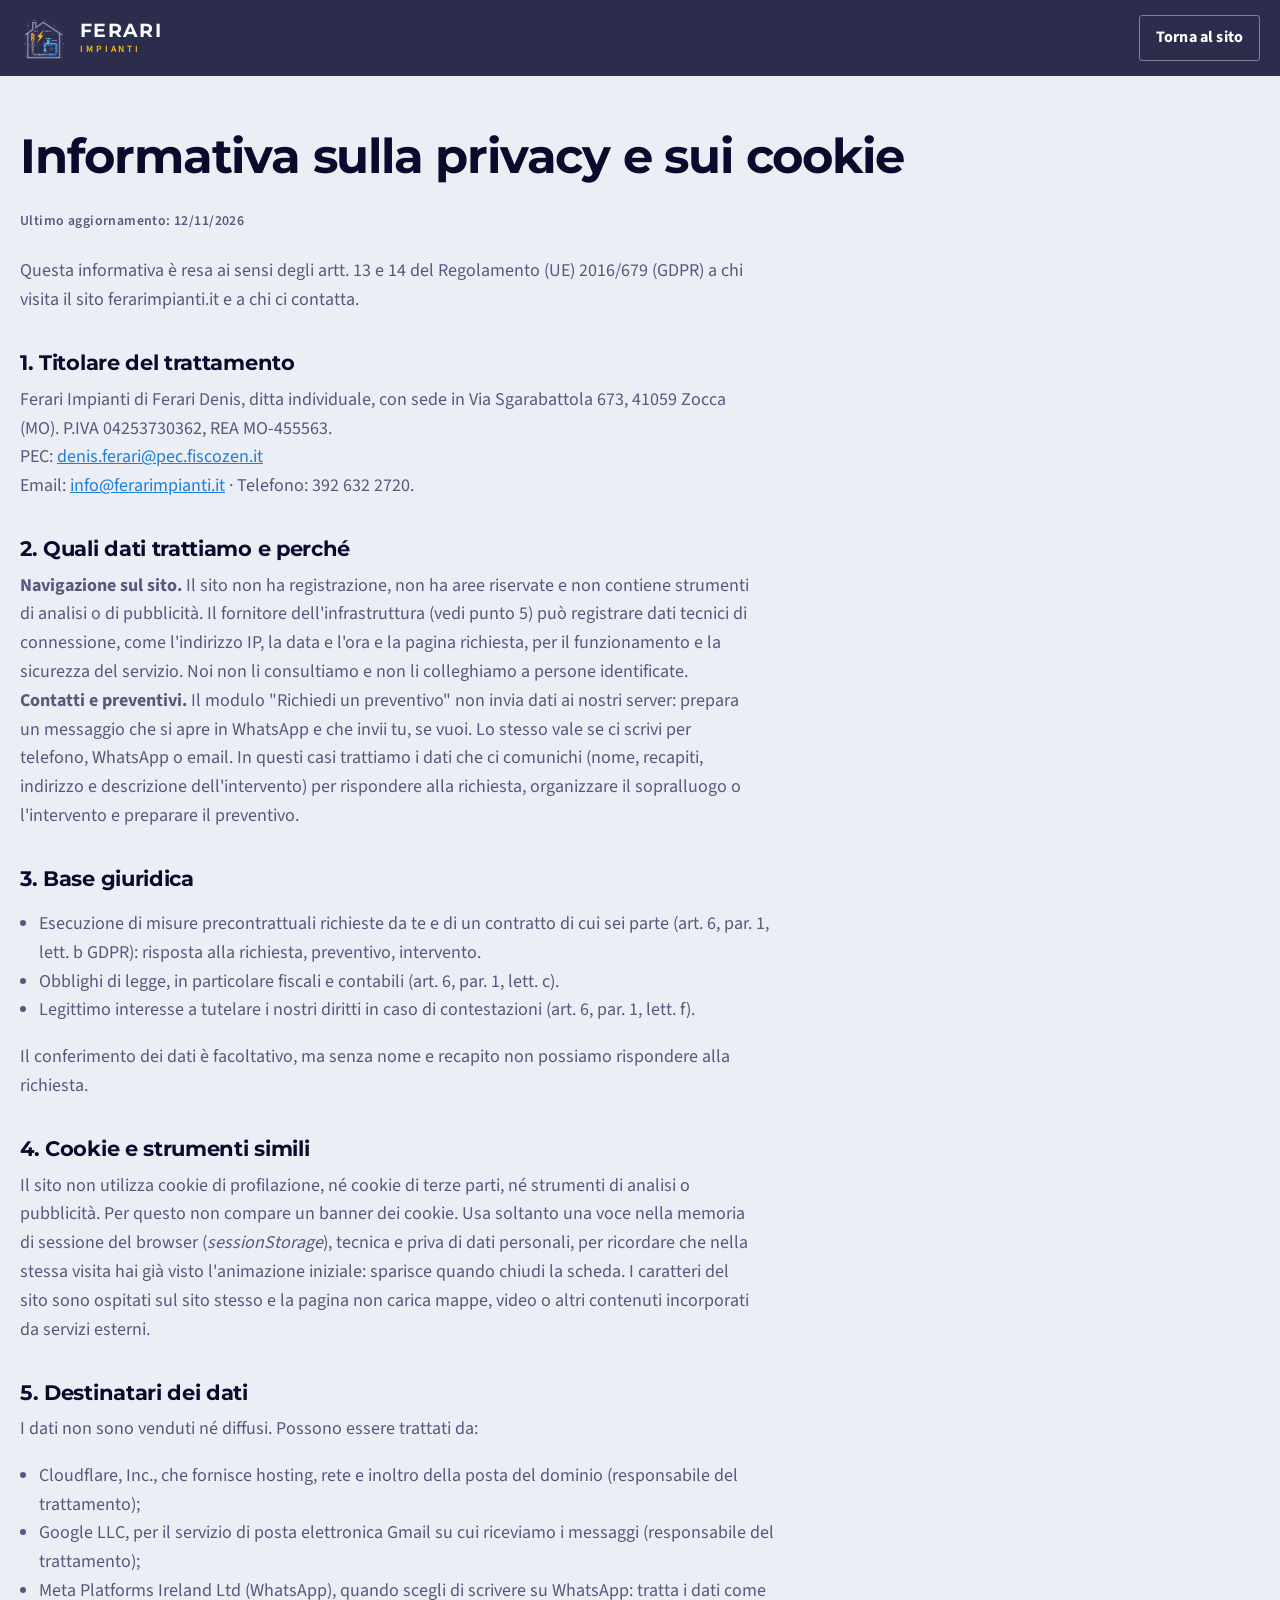
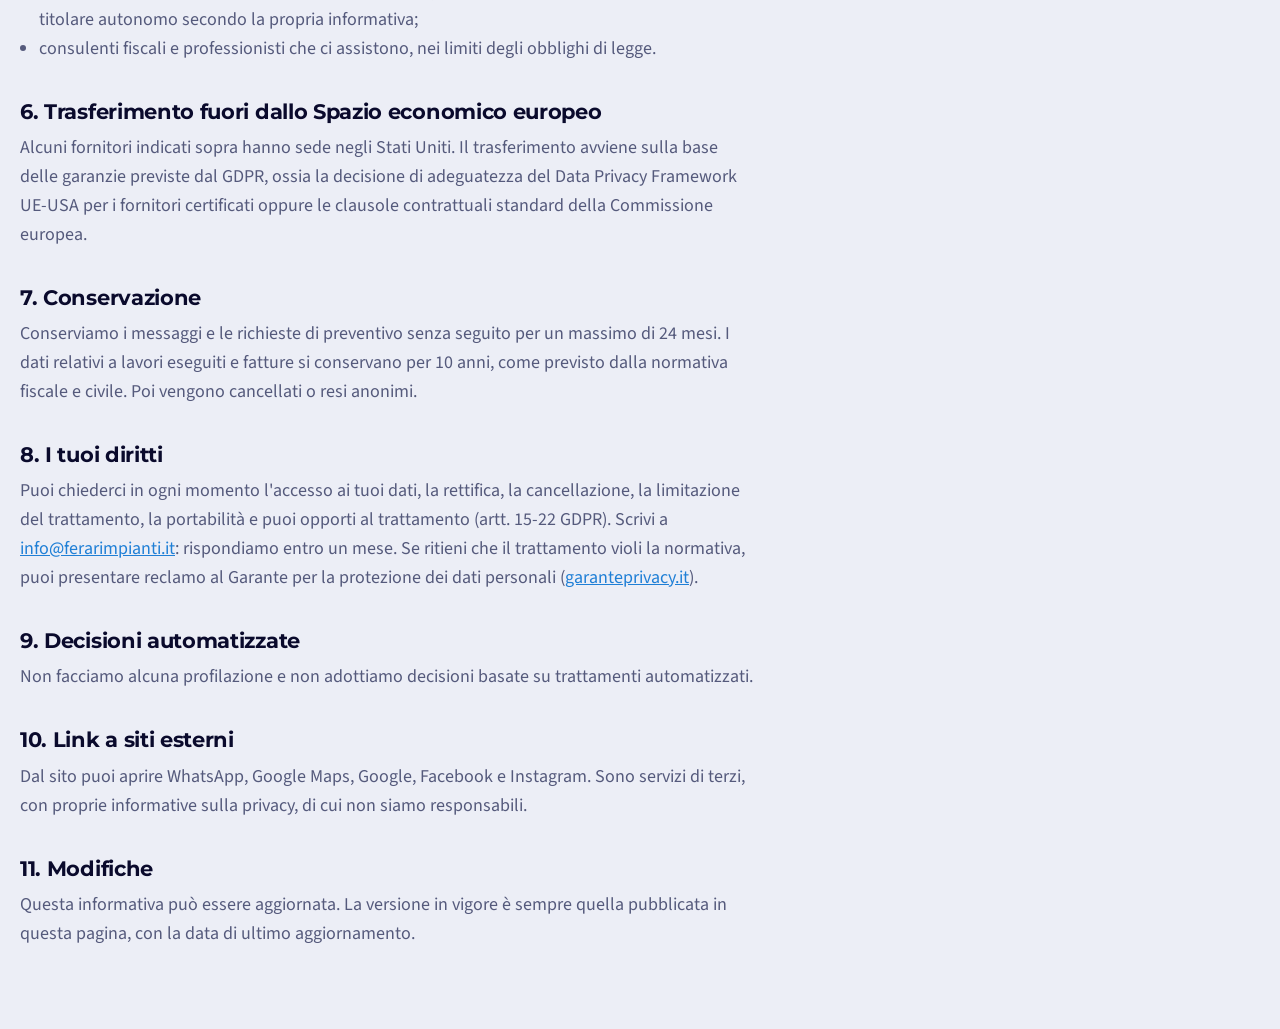
==== commit 02c0cd8f: "Home piu' curata sul telefono, prestazioni, indirizzo spostato nella privacy" ====
--- a/privacy.html
+++ b/privacy.html
@@ -10,7 +10,7 @@
 <meta name="theme-color" content="#11114d">
 <link rel="icon" href="/favicon.ico" sizes="any">
 <link rel="icon" type="image/png" sizes="32x32" href="/img/favicon-32.png">
-<link rel="stylesheet" href="css/style.css">
+<link rel="stylesheet" href="css/style.4ec8d0ce.css">
 </head>
 <body>
 <header class="header is-scrolled">
--- a/css/style.4ec8d0ce.css
+++ b/css/style.4ec8d0ce.css
@@ -0,0 +1 @@
+@font-face{font-family:Montserrat;font-weight:100 900;font-display:swap;src:url(../fonts/montserrat-var.woff2) format("woff2")}@font-face{font-family:Archivo;font-weight:100 900;font-stretch:62% 125%;font-display:swap;src:url(../fonts/archivo-var.woff2) format("woff2")}@font-face{font-family:"Source Sans 3";font-weight:200 900;font-display:swap;src:url(../fonts/source-sans-3-var.woff2) format("woff2")}:root{--navy: #11114d;--navy-deep: #08082b;--navy-2: #1a1a78;--paper: #eceef6;--paper-2: #e1e4f0;--white: #fff;--ink: #0a0a2c;--amber: #ffbf06;--amber-2: #ffd75e;--azure: #40b5fb;--azure-d: #1f7fd6;--heat: #ff7a45;--ok: #19b36b;--txt-d: #f6fcfc;--mut-d: rgba(246, 252, 252, .7);--mut-l: #555a7c;--line-d: rgba(255, 255, 255, .16);--line-l: rgba(10, 10, 44, .16);--max: 1280px;--header-h: 76px;--font-d: "Archivo", "Helvetica Neue", Arial, sans-serif;--font-t: "Source Sans 3", "Segoe UI", system-ui, -apple-system, Arial, sans-serif;--mono: "Source Sans 3", "Segoe UI", system-ui, Arial, sans-serif;--ease: cubic-bezier(.2, .8, .2, 1);--ease-io: cubic-bezier(.76, 0, .24, 1)}*,*:before,*:after{box-sizing:border-box}html{scroll-behavior:smooth;scroll-padding-top:calc(var(--header-h) + 8px);-webkit-text-size-adjust:100%}body{margin:0;font-family:var(--font-t);font-size:17px;line-height:1.6;color:var(--ink);background:var(--paper);-webkit-font-smoothing:antialiased;text-rendering:optimizeLegibility;overflow-x:hidden}img,svg{display:block;max-width:100%}a{color:inherit}button{font:inherit;color:inherit}h1,h2,h3,p{margin:0}::selection{background:var(--amber);color:var(--navy-deep)}:focus-visible{outline:2px solid var(--amber);outline-offset:4px}.skip{position:absolute;left:-999px;top:10px;z-index:5000;background:var(--amber);color:var(--navy-deep);padding:.6rem 1rem;font-weight:700}.skip:focus{left:10px}.wrap{width:min(var(--max),calc(100% - 2.5rem));margin-inline:auto}.mono{font-family:var(--mono);font-weight:500;font-size:.72rem;letter-spacing:.14em;text-transform:uppercase}.loader[hidden]{display:none!important}.loader{display:none}.js .loader{position:fixed;inset:0;z-index:4000;display:block}.l-panel{position:absolute;left:0;right:0;height:50.5%;background:var(--navy);transition:transform 1s var(--ease-io)}.l-panel.t{top:0}.l-panel.b{bottom:0}.l-panel:after{content:"";position:absolute;left:0;right:0;height:1px;background:#ffbf0600}.loader.is-done .l-panel.t{transform:translateY(-101%)}.loader.is-done .l-panel.b{transform:translateY(101%)}.l-grid{position:absolute;inset:0;opacity:.7;background-image:linear-gradient(rgba(255,255,255,.05) 1px,transparent 1px),linear-gradient(90deg,rgba(255,255,255,.05) 1px,transparent 1px);background-size:48px 48px;mask-image:radial-gradient(ellipse 60% 55% at 50% 50%,#000 20%,transparent 80%);-webkit-mask-image:radial-gradient(ellipse 60% 55% at 50% 50%,#000 20%,transparent 80%);transition:opacity .4s}.l-box{position:absolute;inset:0;display:grid;place-content:center;justify-items:center;gap:1.6rem;transition:opacity .4s}.loader.is-done .l-box,.loader.is-done .l-foot,.loader.is-done .l-grid{opacity:0}.l-house{width:min(300px,62vw);overflow:visible}.l-house .ln{fill:none;stroke:#b3b4d6;stroke-width:2;stroke-linecap:round;stroke-linejoin:round;stroke-dasharray:1;stroke-dashoffset:1;animation:draw 1.7s var(--ease) forwards}.l-house .bolt{fill:var(--amber);opacity:0;filter:drop-shadow(0 0 14px rgba(255,191,6,.85));animation:pop .6s .9s var(--ease) forwards,bob 2.2s 1.5s ease-in-out infinite;transform-box:fill-box;transform-origin:center}.l-house .drop{fill:var(--azure);opacity:0;filter:drop-shadow(0 0 14px rgba(64,181,251,.85));animation:pop .6s 1.1s var(--ease) forwards,bob 2.2s 1.7s ease-in-out infinite;transform-box:fill-box;transform-origin:center}@keyframes draw{to{stroke-dashoffset:0}}@keyframes pop{0%{opacity:0;transform:scale(.6)}to{opacity:1;transform:none}}@keyframes bob{0%,to{transform:translateY(0)}50%{transform:translateY(-7px)}}.l-brand{color:#f6fcfc8c;text-align:center}.l-foot{position:absolute;left:1.5rem;right:1.5rem;bottom:1.8rem;display:flex;justify-content:space-between;align-items:flex-end;color:#f6fcfc99;transition:opacity .4s}.l-pct{font-family:var(--font-d);font-weight:700;font-size:clamp(3.4rem,10vw,7rem);line-height:.8;color:var(--txt-d);font-variant-numeric:tabular-nums}.l-pct:after{content:"%";font-size:.4em;color:var(--amber);margin-left:.1em}.l-bar{position:absolute;left:0;right:0;bottom:0;height:4px;background:#ffffff1a}.l-bar i{display:block;height:100%;width:0;background:linear-gradient(90deg,var(--azure-d),var(--azure) 60%,var(--amber));box-shadow:0 0 16px #40b5fb99}body.is-loading{overflow:hidden}.cur{display:none}@media(hover:hover)and (pointer:fine){.has-cur,.has-cur a,.has-cur button,.has-cur summary{cursor:none}.has-cur .cur{display:block;position:fixed;left:0;top:0;z-index:4500;pointer-events:none;mix-blend-mode:difference;will-change:transform}.cur:before,.cur:after{content:"";position:absolute;background:#fff;transition:transform .3s var(--ease)}.cur:before{left:-16px;top:-.5px;width:32px;height:1px}.cur:after{top:-16px;left:-.5px;height:32px;width:1px}.cur b{position:absolute;left:-5px;top:-5px;width:10px;height:10px;border:1px solid #fff;border-radius:50%;transition:transform .35s var(--ease),background .2s}.cur.is-link b{transform:scale(3.4);background:#ffffff40}.cur.is-link:before{transform:scaleX(.3)}.cur.is-link:after{transform:scaleY(.3)}.cur.is-hide{opacity:0}}.header{position:fixed;inset:0 0 auto;z-index:900;height:var(--header-h);display:flex;align-items:center;transition:background .3s,box-shadow .3s}.header.is-scrolled{background:#08082bd6;backdrop-filter:blur(14px) saturate(1.3);-webkit-backdrop-filter:blur(14px) saturate(1.3);box-shadow:0 1px 0 var(--line-d)}.header-in{display:flex;align-items:center;justify-content:space-between;gap:1rem;width:min(var(--max),calc(100% - 2.5rem));margin-inline:auto}.brand{display:flex;align-items:center;gap:.75rem;text-decoration:none;color:var(--txt-d)}.brand img{width:44px;height:44px;border-radius:6px;object-fit:cover}.brand-name{font-family:var(--font-d);font-weight:700;font-size:1.5rem;letter-spacing:.08em;line-height:1;text-transform:uppercase}.brand-name small{display:block;font-family:var(--mono);font-weight:500;font-size:.6rem;letter-spacing:.34em;color:var(--amber);margin-top:.3rem}.nav{display:none;gap:2.2rem}.nav a{color:#f6fcfcd1;text-decoration:none;padding:.4rem 0;position:relative}.nav a i{font-style:normal;color:var(--amber);margin-right:.45em}.nav a:after{content:"";position:absolute;left:0;bottom:0;height:1px;width:100%;background:var(--amber);transform:scaleX(0);transform-origin:left;transition:transform .4s var(--ease)}.nav a:hover:after{transform:scaleX(1)}.nav a:hover{color:#fff}.h-call{display:none;align-items:center;gap:1.2rem}.h-tel{display:inline-flex;align-items:center;gap:.6rem;color:#fff;text-decoration:none}.h-tel .live-dot{margin:0}.menu-btn{width:46px;height:46px;border:1px solid var(--line-d);background:#ffffff0d;display:grid;place-items:center;color:#fff;border-radius:3px}.menu-btn svg{width:22px;height:22px}@media(min-width:1020px){.nav,.h-call{display:flex}.menu-btn{display:none}}.live-dot{display:inline-block;width:8px;height:8px;border-radius:50%;background:var(--ok);box-shadow:0 0 #19b36b99;animation:ping 2s infinite;flex:none}@keyframes ping{70%{box-shadow:0 0 0 10px #19b36b00}to{box-shadow:0 0 #19b36b00}}.btn{position:relative;isolation:isolate;overflow:hidden;display:inline-flex;align-items:center;justify-content:center;gap:.8rem;min-height:54px;padding:.85rem 1.4rem;border:1px solid transparent;border-radius:3px;font-family:var(--mono);font-weight:500;font-size:.8rem;letter-spacing:.1em;text-transform:uppercase;text-decoration:none;cursor:pointer;transition:color .35s,border-color .35s,transform .2s}.btn:before{content:"";position:absolute;inset:0;z-index:-1;transform:translateY(101%);transition:transform .5s var(--ease)}.btn:hover:before{transform:none}.btn .arr{width:18px;height:18px;flex:none;transition:transform .4s var(--ease)}.btn:hover .arr{transform:translate(5px)}.btn svg{flex:none}.btn-amber{background:var(--amber);color:var(--navy-deep)}.btn-amber:before{background:#fff}.btn-line{background:transparent;color:#fff;border-color:#fff6}.btn-line:before{background:#fff}.btn-line:hover{color:var(--navy-deep);border-color:#fff}.btn-ink{background:var(--navy);color:#fff}.btn-ink:before{background:var(--amber)}.btn-ink:hover{color:var(--navy-deep)}.btn-sm{min-height:44px;padding:.55rem 1rem;font-size:.72rem}.btn-lg{min-height:62px;padding:1rem 1.8rem;font-size:.88rem}.drawer{position:fixed;inset:0;z-index:1200;background:var(--navy-deep);color:#fff;padding:1.25rem;display:flex;flex-direction:column;clip-path:inset(0 0 100% 0);visibility:hidden;transition:clip-path .7s var(--ease-io),visibility 0s .7s}.drawer.is-open{clip-path:inset(0);visibility:visible;transition:clip-path .7s var(--ease-io),visibility 0s}.drawer-top{display:flex;align-items:center;justify-content:space-between;height:56px}.drawer nav{margin:2rem 0 auto;display:grid}.drawer nav a{display:flex;align-items:baseline;gap:1rem;font-family:var(--font-d);font-weight:700;font-size:clamp(2.6rem,12vw,3.6rem);text-transform:uppercase;text-decoration:none;line-height:1.05;padding:.3rem 0;border-bottom:1px solid var(--line-d)}.drawer nav a i{font-family:var(--mono);font-style:normal;font-size:.75rem;color:var(--amber);letter-spacing:.1em}.drawer-actions{display:grid;gap:.7rem;padding-bottom:max(.5rem,env(safe-area-inset-bottom))}.hero{position:relative;min-height:100svh;display:flex;flex-direction:column;background:var(--navy);color:var(--txt-d);overflow:hidden;isolation:isolate;padding:calc(var(--header-h) + 1.6rem) 0 0}.hero-grid{position:absolute;inset:-80px;z-index:-3;will-change:transform;background-image:linear-gradient(rgba(255,255,255,.1) 1px,transparent 1px),linear-gradient(90deg,rgba(255,255,255,.1) 1px,transparent 1px),linear-gradient(rgba(255,255,255,.045) 1px,transparent 1px),linear-gradient(90deg,rgba(255,255,255,.045) 1px,transparent 1px);background-size:168px 168px,168px 168px,28px 28px,28px 28px;mask-image:radial-gradient(ellipse 90% 80% at 65% 48%,#000 22%,transparent 78%);-webkit-mask-image:radial-gradient(ellipse 90% 80% at 65% 48%,#000 22%,transparent 78%)}.orb{position:absolute;border-radius:50%;filter:blur(90px);z-index:-2;pointer-events:none}.orb-a{width:44vw;height:44vw;max-width:620px;max-height:620px;right:-6vw;top:4vw;background:radial-gradient(circle,rgba(255,191,6,.22),transparent 68%);animation:drift 14s ease-in-out infinite alternate}.orb-b{width:40vw;height:40vw;max-width:560px;max-height:560px;left:-12vw;bottom:-8vw;background:radial-gradient(circle,rgba(64,181,251,.22),transparent 68%);animation:drift 17s ease-in-out infinite alternate-reverse}@keyframes drift{to{transform:translate3d(3vw,2vw,0) scale(1.08)}}.hero-mark{position:absolute;z-index:-1;right:-1vw;bottom:5.5rem;font-family:var(--font-d);font-weight:700;font-size:clamp(12rem,31vw,31rem);line-height:.78;color:transparent;-webkit-text-stroke:1.5px rgba(255,255,255,.11);user-select:none;pointer-events:none;will-change:transform}.hero-top{display:flex;justify-content:space-between;gap:1rem;color:var(--mut-d)}.hero-top span{display:inline-flex;align-items:center;gap:.6rem}.hero-top .amb{color:var(--amber)}.hero-body{flex:1;display:grid;gap:2rem;align-items:center;padding:2.2rem 0 2.8rem}@media(min-width:1000px){.hero-body{grid-template-columns:1.12fr .88fr;gap:1rem}}.hero h1{font-family:var(--font-d);font-weight:700;text-transform:uppercase;font-size:clamp(3.3rem,min(8.4vw,11.6vh),7.4rem);line-height:.86;letter-spacing:-.005em;margin:0 0 1.6rem}.hero h1 .acc{color:var(--amber)}.w{display:inline-block;overflow:hidden;vertical-align:top;padding-bottom:.08em;margin-bottom:-.08em}.w>span{display:inline-block;transform:translateY(110%)}.no-js .w>span{transform:none}.in .w>span,body.is-ready .hero .w>span{animation:rise 1s var(--ease) forwards;animation-delay:calc(var(--i, 0) * 70ms + .1s)}@keyframes rise{to{transform:none}}.lead{font-size:clamp(1.02rem,1.6vw,1.2rem);color:var(--mut-d);max-width:33rem}.hero-actions{display:flex;flex-wrap:wrap;gap:.8rem;margin:2rem 0 0}.fade{opacity:0;transform:translateY(22px)}body.is-ready .fade{animation:fadeup .9s var(--ease) forwards;animation-delay:calc(var(--d, 0) * 1ms + .6s)}@keyframes fadeup{to{opacity:1;transform:none}}.no-js .fade{opacity:1;transform:none}.hero-foot{display:grid;grid-template-columns:repeat(3,1fr);border-top:1px solid var(--line-d)}.hero-foot div{padding:1.1rem 1rem 1.3rem 0;border-right:1px solid var(--line-d);color:var(--mut-d);font-size:.82rem}.hero-foot div+div{padding-left:1.1rem}.hero-foot div:last-child{border-right:0}.hero-foot b{display:block;font-family:var(--font-d);font-weight:700;font-size:clamp(1.15rem,2.4vw,1.7rem);text-transform:uppercase;letter-spacing:.03em;color:#fff;line-height:1.05;margin-bottom:.2rem}@media(max-width:640px){.hero-foot div{font-size:.72rem;padding-right:.5rem}.hero-foot div+div{padding-left:.7rem}.hero-top .hide-s{display:none}}.blueprint{width:min(100%,580px);margin-inline:auto;transform-style:preserve-3d;transform:perspective(1400px) rotateY(calc(var(--px, 0) * 5deg)) rotateX(calc(var(--py, 0) * -4deg));transition:transform .5s var(--ease)}.blueprint svg{width:100%;height:auto;overflow:visible}.bp-line{fill:none;stroke:#b3b4d6;stroke-width:2.2;stroke-linecap:round;stroke-linejoin:round}.bp-thin{fill:none;stroke:#b3b4d68c;stroke-width:1.2;stroke-linecap:round}.bp-txt{font-family:var(--font-d);font-weight:600;font-size:13px;letter-spacing:.1em;fill:#c8c9e8;text-transform:uppercase}.bp-num{font-family:var(--font-d);font-weight:600;font-size:13px;fill:#c8c9e8cc}.draw{stroke-dasharray:1;stroke-dashoffset:1}body.is-ready .draw{animation:draw 1.9s var(--ease) forwards;animation-delay:calc(var(--d, 0) * 1ms + .45s)}.no-js .draw{stroke-dashoffset:0}.bp-pop{opacity:0;transform-origin:center;transform-box:fill-box}body.is-ready .bp-pop{animation:pop .9s var(--ease) forwards;animation-delay:calc(var(--d, 0) * 1ms + .9s)}.no-js .bp-pop{opacity:1}.bolt-glow{animation:pulse 2.6s ease-in-out infinite;transform-origin:center;transform-box:fill-box;filter:drop-shadow(0 0 12px rgba(255,191,6,.7))}@keyframes pulse{0%,to{filter:drop-shadow(0 0 8px rgba(255,191,6,.55))}50%{filter:drop-shadow(0 0 26px rgba(255,191,6,.95))}}.flow{fill:none;stroke:#fff;stroke-opacity:.85;stroke-width:3.2;stroke-linecap:round;stroke-dasharray:1 20;animation:flow 1.1s linear infinite}@keyframes flow{to{stroke-dashoffset:-21}}.drop-fall{animation:fall 2.4s cubic-bezier(.5,0,.9,.6) infinite;transform-box:fill-box}@keyframes fall{0%{transform:translateY(-4px) scale(.6);opacity:0}12%{opacity:1;transform:none}80%{opacity:1}to{transform:translateY(58px);opacity:0}}.ripple{fill:none;stroke:var(--azure);stroke-width:1.5;opacity:0;transform-box:fill-box;transform-origin:center;animation:ripple 2.4s ease-out infinite}@keyframes ripple{0%,74%{opacity:0;transform:scale(.3)}80%{opacity:.9}to{opacity:0;transform:scale(1.6)}}.ticker{background:var(--amber);color:var(--navy-deep);overflow:hidden}.ticker-track{display:flex;width:max-content;animation:marquee 42s linear infinite}.ticker:hover .ticker-track{animation-play-state:paused}.ticker-set{display:flex;align-items:center;flex:none}.ticker-set span{font-family:var(--mono);font-weight:500;font-size:.8rem;letter-spacing:.18em;text-transform:uppercase;padding:.95rem 0;white-space:nowrap}.ticker-set i{display:block;width:7px;height:7px;margin:0 2rem;background:var(--navy-deep);transform:rotate(45deg);flex:none}@keyframes marquee{to{transform:translate(-50%)}}.section{position:relative;padding:clamp(4.5rem,9vw,8.5rem) 0}.paper{background:var(--paper)}.paper:before{content:"";position:absolute;inset:0;pointer-events:none;background-image:linear-gradient(var(--line-l) 1px,transparent 1px),linear-gradient(90deg,var(--line-l) 1px,transparent 1px);background-size:168px 168px;opacity:.45;mask-image:linear-gradient(#000,transparent 55%);-webkit-mask-image:linear-gradient(#000,transparent 55%)}.dark{background:var(--navy);color:var(--txt-d)}.section>.wrap{position:relative}.eyebrow{display:inline-flex;align-items:center;gap:.8rem;color:var(--azure-d)}.eyebrow:before{content:"";width:34px;height:1px;background:currentColor}.dark .eyebrow{color:var(--amber)}.h2{font-family:var(--font-d);font-weight:700;text-transform:uppercase;font-size:clamp(2.6rem,6.8vw,5.6rem);line-height:.9;letter-spacing:-.004em;margin-top:1rem}.h2 em{font-style:normal;color:var(--azure-d)}.dark .h2 em{color:var(--amber)}.sub{margin-top:1.2rem;max-width:36rem;color:var(--mut-l);font-size:1.06rem}.dark .sub{color:var(--mut-d)}.head{margin-bottom:clamp(2.4rem,5vw,4rem)}.head-split{display:grid;gap:1.2rem;align-items:end}@media(min-width:900px){.head-split{grid-template-columns:1.3fr .7fr}.head-split .sub{margin-top:0;justify-self:end}}.js .rv{opacity:0;transform:translateY(32px);transition:opacity .9s var(--ease),transform .9s var(--ease);transition-delay:calc(var(--d, 0) * 1ms)}.js .rv.in{opacity:1;transform:none}.lab{display:grid;gap:1.4rem}@media(min-width:1000px){.lab{grid-template-columns:.72fr 1.28fr;gap:2.4rem;align-items:start}}.sys-list{border-top:1px solid var(--line-l)}.sys-btn{position:relative;display:grid;grid-template-columns:2.4rem 1fr auto;gap:.6rem;align-items:center;width:100%;padding:1rem .2rem;text-align:left;background:none;border:0;border-bottom:1px solid var(--line-l);cursor:pointer;color:var(--ink)}.sys-btn .n{font-family:var(--mono);font-size:.72rem;color:var(--mut-l);letter-spacing:.08em}.sys-btn .t{font-family:var(--font-d);font-weight:700;text-transform:uppercase;font-size:clamp(1.7rem,2.8vw,2.3rem);line-height:1;transition:transform .45s var(--ease),color .3s}.sys-btn .d{display:block;font-family:var(--font-t);font-weight:400;font-size:.86rem;text-transform:none;letter-spacing:0;color:var(--mut-l);margin-top:.3rem}.sys-btn .a{width:36px;height:36px;border:1px solid var(--line-l);display:grid;place-items:center;border-radius:3px;transition:background .3s,color .3s,border-color .3s,transform .4s var(--ease)}.sys-btn .a svg{width:16px;height:16px}.sys-btn:before{content:"";position:absolute;left:0;bottom:-1px;height:3px;width:100%;background:var(--amber);transform:scaleX(0);transform-origin:left;transition:transform .6s var(--ease)}.sys-btn[aria-selected=true]:before{transform:scaleX(1)}.sys-btn[aria-selected=true] .t{transform:translate(8px)}.sys-btn[aria-selected=true] .a{background:var(--navy);color:var(--amber);border-color:var(--navy)}.sys-btn[aria-selected=true] .a svg{transform:rotate(-45deg)}.sys-btn .a svg{transition:transform .4s var(--ease)}.sys-view{position:relative;background:var(--navy);color:var(--txt-d);border-radius:4px;overflow:hidden;box-shadow:0 40px 90px #0a0a2c40}.sys-view:before{content:"";position:absolute;inset:0;background-image:linear-gradient(rgba(255,255,255,.07) 1px,transparent 1px),linear-gradient(90deg,rgba(255,255,255,.07) 1px,transparent 1px),linear-gradient(rgba(255,255,255,.035) 1px,transparent 1px),linear-gradient(90deg,rgba(255,255,255,.035) 1px,transparent 1px);background-size:120px 120px,120px 120px,24px 24px,24px 24px;pointer-events:none}.sys-tag{position:absolute;left:1rem;top:.9rem;z-index:1;color:var(--mut-d);display:flex;align-items:center;gap:.6rem}.sys-svg{position:relative;width:100%;height:auto}.sys-info{position:relative;padding:1.2rem 1.4rem 1.5rem;border-top:1px solid var(--line-d);display:grid;gap:1rem;background:#08082b8c}@media(min-width:720px){.sys-info{grid-template-columns:1fr auto;align-items:end;padding:1.4rem 1.8rem 1.6rem}}.sys-info h3{font-family:var(--font-d);font-weight:700;text-transform:uppercase;font-size:clamp(1.8rem,3vw,2.6rem);line-height:1;color:#fff;margin-bottom:.45rem}.sys-info p{color:var(--mut-d);font-size:.96rem;max-width:36rem}.sys-info.swap h3,.sys-info.swap p{animation:swapIn .6s var(--ease)}@keyframes swapIn{0%{opacity:0;transform:translateY(10px)}to{opacity:1;transform:none}}.sys-svg .part{fill:none;stroke:#fff3;stroke-width:2;stroke-linecap:round;stroke-linejoin:round;transition:stroke .5s,fill .5s,filter .5s,opacity .5s}.sys-svg .wall{stroke:#ffffff5c}.sys-svg .lbl{font-family:var(--mono);font-size:9.5px;letter-spacing:.12em;fill:#ffffff4d;text-transform:uppercase;transition:fill .5s}.sys-svg .fx{fill:none;stroke-width:3;stroke-linecap:round;stroke-dasharray:1 14;opacity:0;transition:opacity .5s;animation:flow 1s linear infinite}.sys-svg .fill-a{fill:#fff0}.lab[data-active=el] .p-el,.lab[data-active=pi] .p-el{stroke:var(--amber);filter:drop-shadow(0 0 7px rgba(255,191,6,.65))}.lab[data-active=el] .l-el,.lab[data-active=pi] .l-el{fill:var(--amber)}.lab[data-active=el] .fx-el,.lab[data-active=pi] .fx-el{opacity:1;stroke:#fff6c9}.lab[data-active=el] .bulb,.lab[data-active=pi] .bulb{fill:#ffbf0680}.lab[data-active=id] .p-id,.lab[data-active=pi] .p-id{stroke:var(--azure);filter:drop-shadow(0 0 7px rgba(64,181,251,.65))}.lab[data-active=id] .l-id,.lab[data-active=pi] .l-id{fill:var(--azure)}.lab[data-active=id] .fx-id,.lab[data-active=pi] .fx-id{opacity:1;stroke:#d6f0ff}.lab[data-active=cl] .p-cl,.lab[data-active=pi] .p-cl{stroke:#7ee0ff;filter:drop-shadow(0 0 7px rgba(126,224,255,.6))}.lab[data-active=cl] .l-cl,.lab[data-active=pi] .l-cl{fill:#7ee0ff}.lab[data-active=cl] .air,.lab[data-active=pi] .air{opacity:1;animation:airf 2.2s linear infinite}.sys-svg .air{stroke-dasharray:5 9;opacity:0}@keyframes airf{to{stroke-dashoffset:-28}}.lab[data-active=ca] .p-ca,.lab[data-active=pi] .p-ca{stroke:var(--heat);filter:drop-shadow(0 0 7px rgba(255,122,69,.6))}.lab[data-active=ca] .l-ca,.lab[data-active=pi] .l-ca{fill:var(--heat)}.lab[data-active=ca] .fx-ca,.lab[data-active=pi] .fx-ca{opacity:1;stroke:#ffd2bf}.lab[data-active=ca] .heat,.lab[data-active=pi] .heat{opacity:1;animation:rise-heat 2.4s ease-in infinite}.sys-svg .heat{opacity:0;stroke:var(--heat)}@keyframes rise-heat{0%{transform:translateY(8px);opacity:0}30%{opacity:.9}to{transform:translateY(-16px);opacity:0}}.lab[data-active=ci] .p-ci{stroke:#fff;fill:#ffffff0f}.lab[data-active=ci] .wall{stroke:#fff}.lab[data-active=ci] .l-ci{fill:#fff}.sys-svg .beacon{fill:#ffffff26;stroke:#ffffff40;transition:fill .4s,stroke .4s}.lab[data-active=pi] .beacon{fill:var(--amber);stroke:var(--amber);animation:blink 1s ease-in-out infinite;filter:drop-shadow(0 0 14px rgba(255,191,6,.95))}.sys-svg .rays{stroke:#ffffff2e;stroke-width:2;stroke-linecap:round;transition:stroke .4s}.lab[data-active=pi] .rays{stroke:var(--amber);animation:blink 1s ease-in-out infinite}@keyframes blink{50%{opacity:.35}}.sys-svg .tag24{fill:none;stroke:#fff3;transition:stroke .4s,fill .4s}.sys-svg .tag24-t{font-family:var(--font-d);font-weight:700;font-size:20px;fill:#ffffff4d;transition:fill .4s}.lab[data-active=pi] .tag24{stroke:var(--amber);fill:var(--amber)}.lab[data-active=pi] .tag24-t{fill:var(--navy-deep)}.stats{display:grid;grid-template-columns:repeat(2,1fr);border-top:1px solid var(--line-d);border-left:1px solid var(--line-d)}@media(min-width:900px){.stats{grid-template-columns:repeat(4,1fr)}}.stat{padding:clamp(1.4rem,3vw,2.6rem) clamp(1rem,2vw,1.8rem);border-right:1px solid var(--line-d);border-bottom:1px solid var(--line-d)}.stat b{display:block;font-family:var(--font-d);font-weight:700;font-size:clamp(4rem,10vw,8.2rem);line-height:.85;color:transparent;-webkit-text-stroke:1.5px var(--amber);font-variant-numeric:tabular-nums;transition:color .9s .2s}.rv.in .stat b,.stats.in b{color:var(--amber)}.stat span{display:block;margin-top:.9rem;color:var(--mut-d)}.proc{display:grid;gap:2.4rem;align-items:start}@media(min-width:980px){.proc{grid-template-columns:.8fr 1.2fr;gap:5rem}.proc-side{position:sticky;top:calc(var(--header-h) + 2.2rem)}}.rail{position:relative;padding-left:3.4rem}.rail:before{content:"";position:absolute;left:1rem;top:.6rem;bottom:.6rem;width:1px;background:var(--line-l)}.rail-fill{position:absolute;left:1rem;top:.6rem;width:1px;height:calc(var(--p, 0%) * .96);background:linear-gradient(var(--azure-d),var(--amber));box-shadow:0 0 10px #ffbf0699;transition:height .15s linear}.pstep{position:relative;padding:0 0 clamp(2.2rem,4vw,3.4rem)}.pstep:last-child{padding-bottom:0}.pstep:before{content:"";position:absolute;left:-2.65rem;top:.55rem;width:11px;height:11px;background:var(--paper);border:1px solid var(--navy);transform:rotate(45deg);transition:background .4s,border-color .4s,box-shadow .4s}.pstep.in:before{background:var(--amber);border-color:var(--amber);box-shadow:0 0 14px #ffbf06cc}.pstep .k{color:var(--azure-d)}.pstep h3{font-family:var(--font-d);font-weight:700;text-transform:uppercase;font-size:clamp(2rem,4vw,3.2rem);line-height:.95;margin:.5rem 0 .6rem}.pstep p{color:var(--mut-l);max-width:34rem}.rows{border-top:1px solid var(--line-d)}.row{position:relative;overflow:hidden;display:grid;grid-template-columns:3rem 1fr auto;gap:1rem;align-items:center;padding:clamp(1.1rem,2.4vw,1.9rem) .2rem;border-bottom:1px solid var(--line-d);isolation:isolate;transition:color .4s}.row:before{content:"";position:absolute;inset:0;z-index:-1;background:var(--amber);transform:translate(-101%);transition:transform .6s var(--ease)}@media(hover:hover){.row:hover:before{transform:none}.row:hover{color:var(--navy-deep);padding-inline:1rem}.row:hover p,.row:hover .rn{color:#08082bbf}}.row{transition:color .4s,padding .5s var(--ease)}.rn{font-family:var(--mono);font-size:.75rem;letter-spacing:.1em;color:var(--amber);transition:color .4s}.row h3{font-family:var(--font-d);font-weight:700;text-transform:uppercase;font-size:clamp(1.9rem,4.6vw,3.6rem);line-height:.95}.row p{color:var(--mut-d);font-size:.95rem;max-width:22rem;transition:color .4s;display:none}@media(min-width:820px){.row p{display:block}}.row .ra{width:30px;height:30px;opacity:.6;transition:transform .5s var(--ease),opacity .3s}.row:hover .ra{transform:translate(6px) rotate(-45deg);opacity:1}.why-top{display:grid;gap:1.4rem;margin-bottom:clamp(2.2rem,4vw,3.4rem)}@media(min-width:900px){.why-top{grid-template-columns:1.3fr .7fr;align-items:end}.why-top .hero-actions{justify-self:end;margin:0}}.zone{display:grid;gap:2.6rem;align-items:center}@media(min-width:980px){.zone{grid-template-columns:1fr 1fr;gap:4.5rem}}.chips{display:flex;flex-wrap:wrap;gap:.5rem;margin:1.8rem 0 2rem;padding:0;list-style:none}.chips li{padding:.55rem .95rem;border:1px solid var(--line-l);border-radius:3px;font-family:var(--mono);font-size:.72rem;letter-spacing:.1em;text-transform:uppercase;transition:background .25s,color .25s,border-color .25s}.chips li:hover{background:var(--navy);color:#fff;border-color:var(--navy)}.coord{color:var(--mut-l);margin-top:1.1rem;display:block}.radar{position:relative;aspect-ratio:1;width:min(100%,540px);margin-inline:auto;border-radius:50%;background:radial-gradient(circle at 50% 50%,var(--navy-2),var(--navy-deep) 72%);box-shadow:0 40px 90px #0a0a2c59;overflow:hidden}.radar svg{position:absolute;inset:0;width:100%;height:100%}.sweep{position:absolute;inset:0;border-radius:50%;background:conic-gradient(from 0deg,#40b5fb00 0deg 280deg,#40b5fb66 358deg,#40b5fb00 360deg);animation:sweep 6s linear infinite}@keyframes sweep{to{transform:rotate(360deg)}}.pin{position:absolute;transform:translate(-50%,-50%)}.pin:before{content:"";position:absolute;left:50%;top:50%;width:14px;height:14px;margin:-7px;border-radius:50%;background:var(--amber);animation:ping2 2.4s infinite}@keyframes ping2{0%{box-shadow:0 0 #ffbf06b3}70%,to{box-shadow:0 0 0 18px #ffbf0600}}.pin b{position:absolute;left:18px;top:-13px;font-family:var(--font-d);font-weight:700;font-size:1.4rem;letter-spacing:.06em;color:#fff;text-transform:uppercase;white-space:nowrap}.pin.r b{left:auto;right:18px}.pin small{position:absolute;left:18px;top:10px;font-family:var(--mono);font-size:.62rem;letter-spacing:.14em;color:#f6fcfc8c;text-transform:uppercase;white-space:nowrap}.pin.dim:before{width:9px;height:9px;margin:-4.5px;background:var(--azure);animation:none}.pin.dim b{font-size:.98rem;color:#f6fcfcd9;top:-9px}.reviews{display:grid;gap:1.6rem;align-items:center;padding:clamp(1.8rem,4vw,3.4rem);background:var(--navy);color:var(--txt-d);border-radius:4px;position:relative;overflow:hidden;isolation:isolate}.reviews:before{content:"";position:absolute;inset:0;z-index:-1;background-image:linear-gradient(rgba(255,255,255,.06) 1px,transparent 1px),linear-gradient(90deg,rgba(255,255,255,.06) 1px,transparent 1px);background-size:40px 40px;mask-image:linear-gradient(90deg,transparent 20%,#000);-webkit-mask-image:linear-gradient(90deg,transparent 20%,#000)}@media(min-width:820px){.reviews{grid-template-columns:1fr auto}}.reviews h2{font-family:var(--font-d);font-weight:700;text-transform:uppercase;font-size:clamp(2.1rem,4.6vw,3.6rem);line-height:.94;max-width:22ch}.reviews p{color:var(--mut-d);margin-top:.8rem;max-width:38rem}.stars-ico{display:flex;gap:4px;color:var(--amber);margin-bottom:1rem}.stars-ico svg{width:20px;height:20px;fill:currentColor}.faq{max-width:900px;border-top:1px solid var(--line-l)}.faq details{border-bottom:1px solid var(--line-l)}.faq summary{list-style:none;cursor:pointer;display:grid;grid-template-columns:2.6rem 1fr auto;gap:.6rem;align-items:center;padding:1.3rem .2rem;font-weight:600;font-size:1.08rem;transition:color .3s,padding .4s var(--ease)}.faq summary::-webkit-details-marker{display:none}.faq summary .n{font-family:var(--mono);font-size:.72rem;color:var(--azure-d);letter-spacing:.08em;font-weight:500}.faq summary:hover{color:var(--azure-d);padding-left:.6rem}.faq summary i{position:relative;width:28px;height:28px;border:1px solid var(--line-l);border-radius:3px;transition:background .3s,border-color .3s}.faq summary i:before,.faq summary i:after{content:"";position:absolute;left:50%;top:50%;width:12px;height:1.5px;margin:-.75px 0 0 -6px;background:currentColor;transition:transform .4s var(--ease)}.faq summary i:after{transform:rotate(90deg)}.faq details[open] summary i{background:var(--amber);border-color:var(--amber)}.faq details[open] summary i:after{transform:rotate(0)}.faq .ans{padding:0 .2rem 1.4rem 3.2rem;color:var(--mut-l);max-width:44rem;animation:swapIn .5s var(--ease)}.cta{position:relative;overflow:hidden;background:var(--navy);color:var(--txt-d);padding:clamp(4.5rem,10vw,8rem) 0 0;isolation:isolate}.cta:before{content:"";position:absolute;inset:0;z-index:-1;background-image:linear-gradient(rgba(255,255,255,.08) 1px,transparent 1px),linear-gradient(90deg,rgba(255,255,255,.08) 1px,transparent 1px),linear-gradient(rgba(255,255,255,.04) 1px,transparent 1px),linear-gradient(90deg,rgba(255,255,255,.04) 1px,transparent 1px);background-size:168px 168px,168px 168px,28px 28px,28px 28px;mask-image:radial-gradient(ellipse 80% 90% at 50% 40%,#000 20%,transparent 78%);-webkit-mask-image:radial-gradient(ellipse 80% 90% at 50% 40%,#000 20%,transparent 78%)}.cta .orb-a{right:auto;left:50%;top:-12vw;transform:translate(-50%)}.cta-in{display:grid;gap:2rem}.cta h2{font-family:var(--font-d);font-weight:700;text-transform:uppercase;font-size:clamp(3.2rem,11vw,9.4rem);line-height:.84}.cta h2 em{font-style:normal;color:var(--amber)}.cta p{color:var(--mut-d);max-width:32rem;font-size:1.08rem}.tel-giant{display:block;font-family:var(--font-d);font-weight:700;font-size:clamp(2.8rem,10.5vw,9rem);line-height:.9;letter-spacing:.01em;color:transparent;-webkit-text-stroke:1.5px rgba(255,255,255,.8);text-decoration:none;transition:color .5s,-webkit-text-stroke-color .5s;margin-top:.4rem}.tel-giant:hover{color:var(--amber);-webkit-text-stroke-color:var(--amber)}.cta-meta{display:flex;flex-wrap:wrap;gap:.8rem 2rem;padding:1.4rem 0 2.2rem;border-top:1px solid var(--line-d);margin-top:2.6rem;color:var(--mut-d)}.footer{position:relative;overflow:hidden;background:var(--navy-deep);color:#f6fcfcb3;padding:4rem 0 0;font-size:.95rem}.f-grid{display:grid;gap:2.4rem}@media(min-width:820px){.f-grid{grid-template-columns:1.5fr 1fr 1fr 1fr;gap:3rem}}.f-brand img{width:130px;border-radius:8px;margin-bottom:1.1rem}.f-brand p{max-width:26rem}.f-col h3{font-family:var(--mono);font-weight:500;font-size:.72rem;letter-spacing:.16em;text-transform:uppercase;color:var(--amber);margin-bottom:1rem}.f-col a,.f-col span{display:block;text-decoration:none;padding:.22rem 0;color:#f6fcfcc7;width:fit-content}.f-col a:hover{color:#fff}.f-bottom{display:flex;flex-wrap:wrap;justify-content:space-between;gap:.8rem 2rem;margin-top:3rem;padding:1.4rem 0;border-top:1px solid var(--line-d);color:#f6fcfc80}.f-bottom a{color:inherit}.f-bottom a:hover{color:#fff}.f-mark{font-family:var(--font-d);font-weight:700;text-transform:uppercase;font-size:clamp(5rem,22.5vw,22rem);line-height:.76;letter-spacing:-.01em;white-space:nowrap;color:transparent;-webkit-text-stroke:1.5px rgba(255,255,255,.14);text-align:center;user-select:none;margin:.5rem 0 -.12em}.dock{position:fixed;z-index:800;left:.75rem;right:.75rem;bottom:max(.75rem,env(safe-area-inset-bottom));display:grid;grid-template-columns:1fr 1fr;gap:.5rem;padding:.45rem;background:#08082be6;backdrop-filter:blur(14px);-webkit-backdrop-filter:blur(14px);border-radius:4px;box-shadow:0 14px 40px #0006,0 0 0 1px var(--line-d);transform:translateY(140%);transition:transform .6s var(--ease)}.dock.is-on{transform:none}.dock .btn{min-height:50px;padding:.6rem}@media(min-width:1020px){.dock{display:none}}@media(max-width:1019px){.f-mark{margin-bottom:4.5rem}}.doc{padding:calc(var(--header-h) + 3.4rem) 0 5rem}.doc h1{font-family:var(--font-d);font-weight:700;text-transform:uppercase;font-size:clamp(2.8rem,8vw,5.4rem);line-height:.9;margin-bottom:1.6rem}.doc h2{font-family:var(--font-d);font-weight:700;text-transform:uppercase;font-size:1.8rem;margin:2.2rem 0 .6rem}.doc p,.doc li{color:var(--mut-l);max-width:46rem}.doc ul{padding-left:1.2rem}.doc a{color:var(--azure-d)}@media(prefers-reduced-motion:reduce){html{scroll-behavior:auto}.js .loader{display:none!important}body.is-loading{overflow:auto}*,*:before,*:after{animation-duration:.001ms!important;animation-delay:0ms!important;animation-iteration-count:1!important;transition-duration:.001ms!important;transition-delay:0ms!important}.js .rv,.fade,.w>span,.bp-pop{opacity:1!important;transform:none!important}.draw{stroke-dashoffset:0!important}.ticker-track,.flow,.drop-fall,.ripple,.sweep,.sys-svg .fx{animation:none}.stat b{color:var(--amber)}}.sys-btn .t{display:block}.sys-btn>span:nth-child(2){min-width:0}.progress{position:fixed;left:0;right:0;top:0;height:2px;z-index:950;pointer-events:none}.progress i{display:block;height:100%;background:linear-gradient(90deg,var(--azure),var(--amber));transform-origin:left;transform:scaleX(var(--sp, 0))}.lead{font-size:clamp(1.15rem,2vw,1.5rem);color:var(--txt-d);opacity:.85}.faq .ans{padding-left:3.2rem}.f-brand img{margin-bottom:0}@media(max-width:640px){.hero-top .amb{display:none}.hero-actions .btn,.cta .hero-actions .btn{flex:1 1 100%}}@media(max-width:999px){.sys-list{display:flex;gap:.5rem;overflow-x:auto;scroll-snap-type:x proximity;border-top:0;margin-inline:-1.25rem;padding:0 1.25rem .5rem;scrollbar-width:none}.sys-list::-webkit-scrollbar{display:none}.sys-btn{flex:none;width:auto;grid-template-columns:auto;padding:.7rem 1rem;border:1px solid var(--line-l);border-radius:3px;scroll-snap-align:start;white-space:nowrap}.sys-btn .n,.sys-btn .a{display:none}.sys-btn .t{font-size:1.3rem}.sys-btn:before{display:none}.sys-btn[aria-selected=true]{background:var(--navy);color:#fff;border-color:var(--navy)}.sys-btn[aria-selected=true] .t{transform:none}}.f-mark{font-size:clamp(3rem,15.2vw,21rem);letter-spacing:0;margin:1.2rem 0 -.1em;-webkit-text-stroke:1.2px rgba(255,255,255,.2)}@media(max-width:720px){.sys-tag{display:none}}:root{--mono: "Inter", system-ui, sans-serif}.mono{font-family:var(--font-t);font-weight:600;font-size:.72rem;letter-spacing:.12em}.btn{font-family:var(--font-t);font-weight:650;font-size:.8rem;letter-spacing:.08em}.chips li{font-family:var(--font-t);font-weight:600;letter-spacing:.06em}.brand-name small{font-family:var(--font-t);font-weight:600;letter-spacing:.32em}.sys-svg .lbl{font-family:var(--font-t);font-weight:600;font-size:8.5px;letter-spacing:.1em}.orb{display:none}.hero-top{justify-content:space-between}.sys-btn{grid-template-columns:1fr auto}.sys-btn .t,.sys-btn[aria-selected=true] .t{transform:none}.sys-btn:hover .t{color:var(--azure-d)}.row{grid-template-columns:1fr;padding-inline:0}.row:hover{padding-inline:0}.row h3{transition:transform .5s var(--ease)}@media(hover:hover){.row:hover h3{transform:translate(14px)}.row:hover{color:var(--navy-deep)}}.faq summary{grid-template-columns:1fr auto;padding-inline:0}.faq summary:hover{padding-left:0;color:var(--azure-d)}.faq .ans{padding-left:0}.stat b{color:var(--amber);-webkit-text-stroke:0}.tel-giant{color:#fff;-webkit-text-stroke:0}.tel-giant:hover{color:var(--amber)}.bolt-glow,.l-house .bolt,.l-house .drop{filter:none;animation-name:pulse2}@keyframes pulse2{0%,to{opacity:1}50%{opacity:.82}}.sys-svg .part,.lab .p-el,.lab .p-id,.lab .p-cl,.lab .p-ca{filter:none!important}.pstep:before{box-shadow:none!important}.rail-fill{box-shadow:none}.pin:before{animation:none}.sweep{opacity:.7}.hero-mark{-webkit-text-stroke:1px rgba(255,255,255,.08)}.f-mark{-webkit-text-stroke:1px rgba(255,255,255,.14)}.hero{height:100svh;min-height:560px}.hero>.wrap{min-height:0}.hero-body{min-height:0;padding:1rem 0 1.4rem}.hero h1{margin-bottom:0;font-size:clamp(2.8rem,min(8.4vw,12.5vh),7.6rem)}.hero-actions{margin-top:2rem}.blueprint svg{max-height:min(62vh,560px);width:auto;margin-inline:auto}@media(max-width:999px){.hero{padding-top:calc(var(--header-h) + .6rem)}.hero h1{font-size:clamp(2.6rem,min(14vw,7.4vh),4.4rem)}.hero-actions{margin-top:1.2rem;gap:.6rem}.hero-actions .btn-lg{min-height:50px}.blueprint svg{max-height:27vh}.hero-body{gap:.8rem;align-content:center}}.btn .wa{width:20px;height:20px}.btn-line .wa{color:#25d366;transition:color .35s}.btn-line:hover .wa{color:#128c4a}.btn-amber .wa{color:var(--navy-deep)}.hero>.wrap{padding-bottom:1.6rem}.hero-body{padding:.6rem 0 0}.blueprint{width:100%}.blueprint svg{max-height:min(76vh,720px)}@media(max-width:999px){.blueprint svg{max-height:40vh}.hero h1{font-size:clamp(2.6rem,min(14vw,8vh),4.4rem)}}.scan{animation:scan 5.5s ease-in-out infinite;opacity:0}@keyframes scan{0%{transform:translateY(0);opacity:0}10%{opacity:.9}90%{opacity:.9}to{transform:translateY(450px);opacity:0}}.needle{transform-box:view-box;transform-origin:426px 426px;animation:needle 4s ease-in-out infinite}@keyframes needle{0%,to{transform:rotate(-25deg)}50%{transform:rotate(40deg)}}@media(min-width:1000px){.hero-body{grid-template-columns:.95fr 1.05fr}}.hero h1{font-size:clamp(2.8rem,min(7.2vw,11.5vh),7rem)}.blueprint svg{max-height:min(84vh,800px)}@media(max-width:999px){.blueprint svg{max-height:42vh}.hero h1{font-size:clamp(2.6rem,min(14vw,8vh),4.4rem)}}@media(prefers-reduced-motion:reduce){.scan,.needle{animation:none}}@media(min-width:1000px){.lab{align-items:stretch;height:clamp(520px,calc(100svh - 300px),720px)}.sys-list{display:grid;grid-auto-rows:1fr;height:100%;align-content:stretch;border-bottom:0}.sys-btn{height:100%}.sys-view{display:flex;flex-direction:column;height:100%}.sys-svg{flex:1 1 0;min-height:0;width:100%;height:0}.sys-info{padding-block:1rem 1.2rem}.sys-info h3{font-size:clamp(1.6rem,2.4vw,2.2rem)}}#servizi{padding-top:2.2rem;padding-bottom:2.6rem}#servizi .head{margin-bottom:2rem}#servizi .h2{font-size:clamp(2.2rem,4.4vw,3.8rem);margin-top:.5rem}@media(min-width:1000px){#servizi .lab{height:clamp(480px,calc(100svh - 76px - 13.4rem),700px)}}.stats-sec{min-height:100svh;display:flex;align-items:center;padding-block:5.5rem 3rem;overflow:hidden}.stats-sec>.wrap{width:min(var(--max),calc(100% - 2.5rem))}.stats-sec:before{content:"";position:absolute;inset:0;background-image:linear-gradient(rgba(255,255,255,.07) 1px,transparent 1px),linear-gradient(90deg,rgba(255,255,255,.07) 1px,transparent 1px);background-size:120px 120px;mask-image:radial-gradient(ellipse 70% 70% at 50% 50%,#000 20%,transparent 80%);-webkit-mask-image:radial-gradient(ellipse 70% 70% at 50% 50%,#000 20%,transparent 80%);pointer-events:none}.stats{border:0;gap:1rem}.stat{position:relative;border:1px solid var(--line-d);padding:1.6rem 1.4rem 1.5rem;background:#08082b73;transition:border-color .4s,transform .5s var(--ease),background .4s;display:flex;flex-direction:column}.stat:hover{border-color:var(--amber);transform:translateY(-6px);background:#08082bb3}.stat b{font-size:clamp(5rem,11vw,9.5rem);margin-top:auto}.viz{width:130px;height:130px;margin-bottom:1.6rem;overflow:visible}.viz.wide{width:100%;max-width:230px;height:70px;margin-top:30px;margin-bottom:2.6rem}.ring,.orbit{fill:none;stroke:#ffffff24;stroke-width:1}.orbit{stroke-dasharray:2 5}.tick{stroke:#ffffff38;stroke-width:1.6;stroke-linecap:round}.stats.in .tick{animation:tickOn .35s forwards;animation-delay:calc(var(--i) * 75ms)}@keyframes tickOn{to{stroke:var(--amber)}}.arc{fill:none;stroke:var(--amber);stroke-width:4;stroke-linecap:round;stroke-dasharray:189;stroke-dashoffset:189}.stats.in .arc{animation:arcOn 2.4s var(--ease) .2s forwards}@keyframes arcOn{to{stroke-dashoffset:0}}.hand{stroke:#fff;stroke-width:2;stroke-linecap:round;transform-origin:60px 60px;transform-box:view-box;animation:spinh 9s linear infinite}@keyframes spinh{to{transform:rotate(360deg)}}.day{fill:transparent;stroke:#ffffff40;stroke-width:1.2}.dayt{font-family:var(--font-d);font-weight:700;font-size:20px;fill:#ffffff8c}.stats.in .day{animation:dayOn .4s forwards;animation-delay:calc(var(--i) * .17s + .2s)}.stats.in .dayt{animation:dayT .4s forwards;animation-delay:calc(var(--i) * .17s + .2s)}@keyframes dayOn{to{fill:var(--amber);stroke:var(--amber)}}@keyframes dayT{to{fill:var(--navy-deep)}}.sun{fill:none;stroke:#fff3;stroke-width:1}.poly{fill:none;stroke:#ffffff4d;stroke-width:1.2}.poly.in2{stroke:#ffbf0680}.node{fill:var(--amber);transform-box:fill-box;transform-origin:center}.stats.in .node{animation:nodePulse 2.5s ease-in-out infinite;animation-delay:calc(var(--i) * .25s)}@keyframes nodePulse{50%{transform:scale(1.7);opacity:.7}}.spin{transform-origin:60px 60px;transform-box:view-box;animation:spinh 24s linear infinite}@media(prefers-reduced-motion:reduce){.hand,.spin,.node{animation:none!important}.tick{stroke:var(--amber)}.arc{stroke-dashoffset:0}.day{fill:var(--amber)}.dayt{fill:var(--navy-deep)}}.viz{width:150px;height:150px}.viz.wide{max-width:250px}.stats-sec{min-height:78svh}.stats{gap:0;border-top:1px solid var(--line-d)}.stat{background:transparent;border:0;border-right:1px solid var(--line-d);padding:2.4rem 1.6rem 2rem;transform:none!important}.stat:last-child{border-right:0}.stat:hover{background:transparent}.stat b{font-size:clamp(6rem,15vw,13rem);line-height:.8;margin-top:0}.stat span{margin-top:1.6rem}@media(max-width:899px){.stats{grid-template-columns:repeat(2,1fr)}.stat{border-bottom:1px solid var(--line-d)}.stat:nth-child(2n){border-right:0}.stat b{font-size:clamp(5rem,22vw,8rem)}}.l-title{display:flex;gap:.5em;font-family:var(--font-d);font-weight:700;text-transform:uppercase;font-size:clamp(2.6rem,9vw,6rem);line-height:.9;color:#fff;overflow:hidden}.l-title span{display:inline-block;transform:translateY(110%);animation:rise 1s var(--ease) 1.3s forwards}.l-title span:last-child{color:var(--amber);animation-delay:1.45s}.l-flash{position:absolute;inset:0;z-index:3;background:radial-gradient(circle at 50% 45%,#fff,#ffd75e 45%,#ffbf0600 75%);opacity:0;pointer-events:none}.loader.is-flash .l-flash{animation:flash .42s ease-out forwards}@keyframes flash{0%{opacity:0}25%{opacity:1}to{opacity:0}}.loader.is-flash .l-house{transform:scale(1.12);transition:transform .4s var(--ease)}.l-house .bolt{animation:pop .6s .9s var(--ease) forwards,bob 2.2s 1.5s ease-in-out infinite}.l-brand{margin-top:-.4rem}.l-logo{position:relative;width:min(360px,74vw);aspect-ratio:1}.l-logo img{width:100%;height:100%;display:block;clip-path:inset(100% 0 0 0);filter:saturate(0) brightness(1.5);animation:logoFill 1.5s cubic-bezier(.65,0,.25,1) .15s forwards}.l-scan{position:absolute;left:-6%;right:-6%;height:2px;top:100%;background:linear-gradient(90deg,transparent,var(--azure) 30%,var(--amber) 70%,transparent);box-shadow:0 0 18px #40b5fbcc;animation:logoScan 1.5s cubic-bezier(.65,0,.25,1) .15s forwards}@keyframes logoFill{0%{clip-path:inset(100% 0 0 0);filter:saturate(0) brightness(1.5)}80%{filter:saturate(.4) brightness(1.2)}to{clip-path:inset(0);filter:none}}@keyframes logoScan{0%{top:100%;opacity:1}92%{opacity:1}to{top:0;opacity:0}}.l-box{gap:0}.l-logo img{filter:none!important;animation:logoFill2 1.15s cubic-bezier(.65,0,.25,1) .1s forwards}.l-scan{animation-duration:1.15s;animation-delay:.1s}@keyframes logoFill2{0%{clip-path:inset(100% 0 0 0)}to{clip-path:inset(0)}}.l-box{display:grid;place-content:center;justify-items:center;gap:1rem}.l-art{width:min(74vw,54vh,470px);height:auto;overflow:visible}.loader .draw{animation:draw 1.2s var(--ease) forwards;animation-delay:calc(var(--d, 0) * .36ms + .1s)}.loader .bp-pop{animation:pop .6s var(--ease) forwards;animation-delay:calc(var(--d, 0) * .36ms + .35s)}.loader .scan{animation:none;opacity:0}.l-word{text-align:center;opacity:0;transform:translateY(14px);animation:fadeup .7s var(--ease) 1s forwards}.l-word b{display:block;font-family:var(--font-d);font-weight:700;text-transform:uppercase;font-size:clamp(2rem,6vw,3.4rem);letter-spacing:.06em;line-height:1;color:#fff}.l-word small{display:block;margin-top:.5rem;font-family:var(--font-t);font-weight:600;font-size:.66rem;letter-spacing:.24em;text-transform:uppercase;color:#f6fcfc8c}.l-box{display:block}.l-line{position:absolute;left:50%;top:50%;height:2px;width:0;transform:translate(-50%,-50%);background:linear-gradient(90deg,transparent,#fff 18%,var(--amber) 50%,#fff 82%,transparent);box-shadow:0 0 22px var(--amber),0 0 70px #ffbf068c;animation:lineGrow .75s cubic-bezier(.7,0,.2,1) .15s forwards}@keyframes lineGrow{0%{width:0}to{width:110vw}}.l-glow{position:absolute;left:50%;top:50%;width:120vmax;height:120vmax;margin:-60vmax 0 0 -60vmax;border-radius:50%;background:radial-gradient(circle,#ffd75e8c,#ffbf0600 45%);opacity:0;transform:scale(.05);animation:glowBurst .8s ease-out .75s forwards}@keyframes glowBurst{0%{opacity:0;transform:scale(.05)}25%{opacity:1}to{opacity:0;transform:scale(1)}}.l-grid{animation:gridOn .8s ease-out .2s both}@keyframes gridOn{0%{opacity:0}to{opacity:.7}}#servizi{padding:0}.lab-track{height:430svh}.lab-stick{position:sticky;top:var(--header-h);height:calc(100svh - var(--header-h));display:flex;flex-direction:column;justify-content:center;overflow:hidden}.lab-stick>.wrap{width:min(var(--max),calc(100% - 2.5rem));margin-inline:auto}.lab-stick .head{margin-bottom:1.4rem}.lab-stick .head,.lab-stick .lab{opacity:1;transform:none}@media(max-width:999px){.lab-stick{justify-content:flex-start;padding-top:1rem}.lab-stick .eyebrow{display:none}.lab-stick .h2{font-size:clamp(1.7rem,7.4vw,2.4rem);margin-top:0}.lab-stick .head{margin-bottom:.8rem}.sys-list{margin-bottom:.2rem}.sys-btn{padding:.5rem .8rem}.sys-btn .t{font-size:1.1rem}.sys-view{display:flex;flex-direction:column}.sys-svg{width:100%;height:auto;max-height:36svh}.sys-info{padding:.8rem 1rem 1rem;gap:.7rem}.sys-info h3{font-size:1.5rem;margin-bottom:.2rem}.sys-info p{font-size:.88rem}.sys-info .btn{min-height:46px;padding:.5rem .9rem}}@media(max-width:999px){.hero{height:auto;min-height:100svh;padding-top:calc(var(--header-h) + .4rem)}.hero .hero-top{margin-bottom:.2rem}.hero-body{align-content:start;padding:.6rem 0 1.2rem;gap:.9rem}.hero h1{font-size:clamp(2.3rem,min(12.4vw,7.6svh),4.2rem)}.hero .hero-actions{flex-wrap:nowrap;margin-top:1rem;gap:.5rem}.hero .hero-actions .btn{flex:1 1 0;min-width:0;min-height:48px;padding:.6rem .4rem;font-size:.7rem;letter-spacing:.05em;gap:.45rem}.hero .hero-actions .btn:first-child{flex:1.3 1 0}.hero .hero-actions .btn svg.arr{display:none}.blueprint svg{max-height:clamp(150px,31svh,400px)}}.js .pstep.rv,.js .row.rv{transition:opacity 1.5s cubic-bezier(.22,.7,.2,1),transform 1.5s cubic-bezier(.22,.7,.2,1);transform:translateY(18px)}.js .pstep.rv.in,.js .row.rv.in{transform:none}.js .pstep.rv:nth-of-type(1),.js .row.rv:nth-child(1){transition-delay:.05s}.js .pstep.rv:nth-of-type(2),.js .row.rv:nth-child(2){transition-delay:.3s}.js .pstep.rv:nth-of-type(3),.js .row.rv:nth-child(3){transition-delay:.55s}.js .pstep.rv:nth-of-type(4),.js .row.rv:nth-child(4){transition-delay:.8s}.js .row.rv:nth-child(5){transition-delay:1.05s}.rail-fill{transition:height .6s cubic-bezier(.22,.7,.2,1)}.cta-in{text-align:center;justify-items:center}.cta h2{text-align:center}.cta .hero-actions{justify-content:center}.cta-meta{justify-content:center;text-align:center}.tel-giant{text-align:center}@media(max-width:999px){.sys-svg{max-height:max(120px,calc(100svh - 395px))}}@media(min-width:1000px){#servizi .lab{height:clamp(360px,calc(100svh - 76px - 13.4rem),700px)}.lab-stick .head{margin-bottom:1rem}}.lab-on .dock{transform:translateY(140%)!important}@media(max-height:700px){.lab-stick .eyebrow{display:none}.lab-stick .h2{font-size:clamp(1.5rem,5.6vw,2.2rem)}.lab-stick .head{margin-bottom:.6rem}.sys-info p{display:none}.sys-info{padding:.7rem 1rem .8rem}.sys-info h3{margin-bottom:0;font-size:1.4rem}}@media(min-width:1000px)and (max-height:700px){#servizi .lab{height:clamp(330px,calc(100svh - 76px - 8rem),700px)}}.form-grid{display:grid;gap:2.4rem;align-items:start}@media(min-width:980px){.form-grid{grid-template-columns:.8fr 1.2fr;gap:5rem}}.form{display:grid;gap:1.5rem;background:#fff;border:1px solid var(--line-l);border-radius:4px;padding:clamp(1.4rem,3vw,2.4rem);box-shadow:0 30px 70px #0a0a2c14}.f{display:grid;gap:.35rem;border:0;padding:0;margin:0;min-width:0}.f>span,.f legend{font-weight:600;font-size:.72rem;letter-spacing:.12em;text-transform:uppercase;color:var(--mut-l);padding:0}.f legend{margin-bottom:.6rem}.f>span em{font-style:normal;text-transform:none;letter-spacing:0;font-weight:500;opacity:.8}.f input[type=text],.f input[type=tel],.f textarea{width:100%;border:0;border-bottom:1.5px solid var(--line-l);background:transparent;padding:.65rem 0;font:inherit;font-size:1.05rem;color:var(--ink);border-radius:0;outline:none;transition:border-color .3s;resize:vertical}.f input:focus,.f textarea:focus{border-color:var(--azure-d)}.f input.err{border-color:#d93025}.opts{display:flex;flex-wrap:wrap;gap:.5rem}.opt{position:relative}.opt input{position:absolute;opacity:0;pointer-events:none}.opt span{display:inline-block;padding:.6rem 1rem;border:1px solid var(--line-l);border-radius:3px;font-weight:600;font-size:.85rem;cursor:pointer;transition:background .25s,color .25s,border-color .25s}.opt:hover span{border-color:var(--navy)}.opt input:checked+span{background:var(--navy);color:#fff;border-color:var(--navy)}.opt input:focus-visible+span{outline:2px solid var(--amber);outline-offset:2px}.form-actions{display:flex;flex-wrap:wrap;gap:.7rem}.form-actions .btn{flex:1 1 220px}.form-note{font-size:.84rem;color:var(--mut-l)}.form-err{color:#c5221f;font-size:.88rem;min-height:1.3em;margin:0}.form-on .dock{transform:translateY(140%)!important}.rstage{--cw: min(440px, 78vw);--ch: 380px;position:relative;padding:1.2rem 0 3.4rem;overflow-x:clip;overflow-y:visible;margin-top:1.5rem;touch-action:pan-y;outline-offset:-4px}.rtrack{position:relative;height:calc(var(--ch) + 3rem)}.rc{position:absolute;left:50%;top:1.2rem;width:var(--cw);height:var(--ch);margin-left:calc(var(--cw) / -2);padding:clamp(1.4rem,3vw,2rem);display:flex;flex-direction:column;gap:1rem;border-radius:22px;background:#fff;color:var(--mut-l);border:1px solid var(--line-l);box-shadow:0 10px 28px #0a0a2c17;overflow:hidden;backface-visibility:hidden;--step: calc(var(--cw) * .8);transform:translate(calc(var(--d, 0) * var(--step))) scale(calc(1 - (var(--ad, 0)) * .12)) rotate(calc(var(--d, 0) * 3deg));opacity:calc(1 - var(--ad, 0) * .45);z-index:calc(10 - var(--ad, 0));transition:transform .7s var(--ease),opacity .5s,color 0s linear .25s;cursor:pointer;will-change:transform,opacity}.rc:before{content:"";position:absolute;inset:-1px;border-radius:inherit;background:var(--navy-deep);opacity:0;transition:opacity .5s;z-index:0;pointer-events:none}.rc>*{position:relative;z-index:1;transition:color 0s linear .25s,border-color 0s linear .25s}.rc.is-on:before{opacity:1}.rc[data-hide]{opacity:0;pointer-events:none}.rc.is-on{color:var(--txt-d);border-color:transparent;box-shadow:0 14px 34px #08082b47;cursor:default}.rc-lab{font-size:.68rem;letter-spacing:.16em;text-transform:uppercase;opacity:.75;margin:0}.rc .rstars{display:inline-flex;gap:3px;color:var(--azure-d)}.rc.is-on .rstars{color:var(--amber)}.rstars .s{width:17px;height:17px}.rc-big{font-family:var(--font-d);font-weight:700;font-size:clamp(6rem,17vw,9.6rem);line-height:.8;margin:.6rem 0 0;color:var(--ink);letter-spacing:-.02em}.rc.is-on .rc-big{color:#fff}.rc-note{margin:auto 0 0;font-size:1rem}.rc blockquote{margin:0;font-size:clamp(1.02rem,1.9vw,1.2rem);line-height:1.5;font-weight:500;color:var(--ink);flex:1;overflow:hidden}.rc.is-on blockquote{color:#fff}.rc-by{margin:0;padding-top:.9rem;border-top:1px solid var(--line-l);font-size:.95rem}.rc.is-on .rc-by{border-color:var(--line-d)}.rc-by b{font-weight:600;color:var(--ink)}.rc.is-on .rc-by b{color:#fff}.rc-h{font-family:var(--font-d);font-weight:700;text-transform:uppercase;font-size:clamp(2rem,4.4vw,2.9rem);line-height:.96;color:var(--ink);margin:.4rem 0 0}.rc.is-on .rc-h{color:#fff}.rc-btns{margin-top:auto;display:flex;flex-wrap:wrap;gap:.6rem}.rc:not(.is-on) .btn-line{color:var(--ink);border-color:var(--line-l)}.rc:not(.is-on) .btn-line:before{background:var(--ink)}.rc:not(.is-on) .btn-line:hover{color:#fff}.rdots{display:flex;justify-content:center;gap:.7rem;padding:1.2rem 0 .2rem}.rdots button{width:7px;height:7px;padding:0;border:0;border-radius:99px;background:#0a0a2c38;cursor:pointer;transition:width .5s var(--ease),background .4s}.rdots button.on{width:34px;background:var(--ink)}.rdots button:focus-visible{outline:2px solid var(--azure-d);outline-offset:4px}@media(max-width:560px){.rstage{--ch: 420px}.rc{--step: calc(var(--cw) * .94)}.rc .btn{width:100%}}@media(min-width:980px){.rstage{--cw: 460px}}@media(prefers-reduced-motion:reduce){.rc{transition:none}}.form-note a{color:var(--azure-d);text-decoration:underline;text-underline-offset:2px}:root{--font-d: "Montserrat", "Helvetica Neue", Arial, sans-serif;--font-n: "Archivo", "Arial Narrow", Arial, sans-serif}body{font-size:18px}.hero h1,.h2,.sys-btn .t,.sys-info h3,.pstep h3,.row h3,.rc-h,.cta h2,.doc h1,.doc h2,.l-title,.l-word b,.drawer nav a,.hero-foot b,.pin b,.brand-name{text-transform:none;font-stretch:100%;font-weight:700;letter-spacing:-.025em}.hero h1{font-size:clamp(2rem,min(8.2vw,9.4vh),4.1rem);line-height:1.1;margin-bottom:1.6rem}.h2{font-size:clamp(1.7rem,3.8vw,3rem);line-height:1.14}.sys-btn .t{font-size:clamp(1.1rem,1.9vw,1.5rem);line-height:1.15;letter-spacing:-.015em}.sys-info h3{font-size:clamp(1.25rem,2vw,1.65rem);line-height:1.15}.pstep h3,.row h3{font-size:clamp(1.3rem,2.6vw,2rem);line-height:1.15}.rc-h{font-size:clamp(1.4rem,2.8vw,1.8rem);line-height:1.15}.cta h2{font-size:clamp(2rem,6vw,4.6rem);line-height:1.08}.doc h1{font-size:clamp(1.8rem,4.6vw,3rem);line-height:1.12}.doc h2{font-size:1.3rem;line-height:1.25;letter-spacing:-.015em}.l-title{font-size:clamp(1.8rem,6vw,3.6rem);line-height:1.08}.l-word b{font-size:clamp(1.4rem,4.4vw,2.2rem);letter-spacing:0;line-height:1.15}.drawer nav a{font-size:clamp(1.7rem,7vw,2.3rem);line-height:1.2}.hero-foot b{font-size:clamp(.95rem,1.7vw,1.2rem);letter-spacing:0;line-height:1.2}.pin b{font-size:1rem;letter-spacing:0}.brand-name{font-size:1.25rem;letter-spacing:.05em}.l-pct,.hero-mark,.stat b,.tel-giant,.f-mark,.rc-big,.tag24-t,.dayt,.bp-txt,.bp-num{font-family:var(--font-n);font-stretch:72%}.bp-txt{text-transform:none;letter-spacing:.02em}.mono{text-transform:none;letter-spacing:.03em;font-weight:600;font-size:.86rem}.btn{text-transform:none;letter-spacing:.01em;font-weight:700;font-size:1rem}.gal{display:grid;grid-template-columns:repeat(2,1fr);gap:.7rem;margin-top:2rem}@media(min-width:720px){.gal{grid-template-columns:repeat(3,1fr);gap:1rem}}.gal-i{display:block;position:relative;overflow:hidden;border-radius:4px;background:var(--paper-2);aspect-ratio:4 / 3}.gal-i img{width:100%;height:100%;object-fit:cover;transition:transform .6s var(--ease)}.gal-i:hover img{transform:scale(1.04)}.gal-i:focus-visible{outline:2px solid var(--azure-d);outline-offset:3px}.lbx{border:0;padding:0;background:#060620f0;color:#fff;width:100vw;height:100vh;max-width:none;max-height:none;margin:0}.lbx::backdrop{background:#060620f0}.lbx[open]{display:grid;grid-template-columns:auto 1fr auto;align-items:center;gap:.5rem;padding:1rem}.lbx-f{margin:0;display:grid;gap:.8rem;justify-items:center;min-width:0}.lbx-f img{max-width:100%;max-height:80vh;width:auto;height:auto;object-fit:contain;border-radius:3px}.lbx-f figcaption{color:var(--mut-d);font-size:.95rem;text-align:center;min-height:1.4em}.lbx-x,.lbx-n{width:46px;height:46px;display:grid;place-items:center;background:transparent;color:#fff;border:1px solid rgba(255,255,255,.35);border-radius:3px;cursor:pointer;transition:background .3s,color .3s}.lbx-x:hover,.lbx-n:hover{background:var(--amber);color:var(--navy-deep);border-color:var(--amber)}.lbx-x{position:absolute;top:1rem;right:1rem;z-index:2}.lbx svg{width:20px;height:20px}@media(max-width:560px){.lbx[open]{grid-template-columns:1fr;grid-template-rows:1fr auto}.lbx-n{position:absolute;bottom:1.2rem}.lbx-p{left:1rem}.lbx-s{right:1rem}.lbx-f img{max-height:70vh}}.partner{text-align:center;padding:2rem 1rem;border-top:1px solid var(--line-l);border-bottom:1px solid var(--line-l)}.partner .eyebrow{justify-content:center}.partner-h{font-family:var(--font-d);font-weight:700;font-size:clamp(1.5rem,3vw,2rem);letter-spacing:-.02em;margin:.6rem 0 1.4rem}.partner-logos{display:flex;flex-wrap:wrap;gap:2rem;align-items:center;justify-content:center}.partner-logos img{max-height:70px;width:auto;height:auto}[hidden]{display:none!important}.brand img{width:48px;height:48px;border-radius:0;object-fit:contain}@media(min-width:1000px)and (max-height:780px){.lab-stick .eyebrow{display:none}.lab-stick .head{margin-bottom:.5rem}.lab-stick .h2{font-size:clamp(1.5rem,2.8vw,2.1rem);margin-top:0}#servizi .lab{height:calc(100svh - 76px - 6rem);min-height:300px}.sys-btn{padding:.3rem .2rem}.sys-btn .t{font-size:1.1rem}}@media(min-width:1000px)and (max-height:620px){.lab-stick .h2{font-size:1.4rem}#servizi .lab{height:calc(100svh - 76px - 4.8rem);min-height:260px}.sys-btn .t{font-size:1rem}}.zmap{display:grid;gap:2rem;padding:clamp(1.5rem,4vw,3.2rem);background:var(--navy);color:var(--txt-d);border-radius:6px;position:relative;overflow:hidden;isolation:isolate}.zmap:before{content:"";position:absolute;inset:0;z-index:-1;background-image:linear-gradient(rgba(255,255,255,.05) 1px,transparent 1px),linear-gradient(90deg,rgba(255,255,255,.05) 1px,transparent 1px);background-size:40px 40px}@media(min-width:980px){.zmap{grid-template-columns:minmax(0,.9fr) minmax(0,1.1fr);gap:3.4rem;align-items:center}}.zmap .eyebrow{color:var(--azure)}.zmap .h2{color:#fff;margin-top:.8rem}.zmap .h2 em{color:var(--amber)}.zmap-lead{color:var(--mut-d);margin:1rem 0 1.4rem;max-width:34rem}.zlist{list-style:none;margin:0 0 1.6rem;padding:0;display:grid;grid-template-columns:repeat(auto-fit,minmax(10.2rem,1fr));gap:.5rem}.zlist button{width:100%;display:flex;align-items:center;gap:.8rem;padding:.75rem 1rem;background:#ffffff0f;border:1px solid var(--line-d);border-radius:10px;color:#fff;text-align:left;cursor:pointer;transition:background .3s,border-color .3s,color .3s,transform .3s var(--ease)}.zlist i{font-style:normal;font-weight:700;font-size:.78rem;color:var(--amber);letter-spacing:.06em;transition:color .3s}.zlist b{font-weight:600;font-size:1rem}.zlist button:hover{border-color:#ffbf0699}.zlist button.on{background:var(--amber);border-color:var(--amber);color:var(--navy-deep);transform:translateY(-2px)}.zlist button.on i{color:var(--navy-deep)}.zlist button:focus-visible{outline:2px solid var(--amber);outline-offset:3px}.zmap-fig{position:relative;min-width:0}.zmap-fig svg{display:block;width:100%;height:auto;overflow:visible}.zring circle{fill:none;stroke:#ffffff29;stroke-width:1}.zn text{fill:#ffffffb8;font-family:var(--font-t);font-size:17px;font-weight:600;transition:fill .3s}.zl-line{stroke:#ffffff47;stroke-width:1.3;stroke-dasharray:4 5;transition:stroke .3s,stroke-width .3s}.zl-dot{fill:#8f93c9;stroke:var(--navy);stroke-width:3;transition:fill .3s,r .3s}.zn.on .zl-line{stroke:var(--amber);stroke-width:2;stroke-dasharray:none}.zn.on .zl-dot{fill:var(--amber);r:10}.zn.on text{fill:#fff}.zcore{fill:var(--amber)}.zpulse{fill:none;stroke:var(--amber);stroke-width:2;transform-box:fill-box;transform-origin:center;animation:zp 2.6s ease-out infinite}@keyframes zp{0%{transform:scale(1);opacity:.9}to{transform:scale(3.4);opacity:0}}.zbase text{fill:#fff;font-family:var(--font-d);font-weight:700;font-size:20px}.zbase .zsub{fill:var(--mut-d);font-family:var(--font-t);font-weight:500;font-size:14px}.zmap-note{margin:.4rem 0 0;font-size:.8rem;color:var(--mut-d);text-align:right}@media(prefers-reduced-motion:reduce){.zpulse{animation:none;opacity:.5}}.fg-txt .sub{margin-top:1rem}.fg-pts{list-style:none;margin:1.5rem 0 1.6rem;padding:0;display:grid;gap:.7rem}.fg-pts li{display:flex;align-items:center;gap:.8rem;font-weight:600;color:var(--ink)}.fg-pts svg{width:26px;height:26px;padding:5px;border-radius:50%;background:var(--amber);color:var(--navy-deep);flex:none}.form{padding:0;overflow:hidden;border-radius:16px;border:1px solid var(--line-l);box-shadow:0 30px 80px #0a0a2c1f;gap:0}.form>*{margin-inline:clamp(1.2rem,3vw,2.2rem)}.form-top{margin:0;padding:1.2rem clamp(1.2rem,3vw,2.2rem);background:var(--navy);color:#fff;display:flex;flex-wrap:wrap;align-items:baseline;justify-content:space-between;gap:.3rem 1rem;border-bottom:3px solid var(--amber)}.form-top b{font-family:var(--font-d);font-size:1.15rem;letter-spacing:-.01em}.form-top span{font-size:.85rem;color:var(--mut-d)}.form>fieldset{margin-top:1.5rem}.form>.f-row,.form>label.f{margin-top:1.2rem}.f-row{display:grid;gap:1.2rem}@media(min-width:560px){.f-row{grid-template-columns:1fr 1fr}}.f>span,.f legend{text-transform:none;letter-spacing:.01em;font-size:.88rem;font-weight:700;color:var(--ink)}.f input[type=text],.f input[type=tel],.f textarea{background:#f2f4fb;border:1.5px solid transparent;border-radius:10px;padding:.85rem 1rem;font-size:1rem;transition:border-color .25s,background .25s,box-shadow .25s}.f input::placeholder,.f textarea::placeholder{color:#8b8fad}.f input:focus,.f textarea:focus{background:#fff;border-color:var(--azure-d);box-shadow:0 0 0 4px #1f7fd624}.f input.err{border-color:#d93025;background:#fff6f5}.opts{display:grid;grid-template-columns:repeat(auto-fit,minmax(6.4rem,1fr));gap:.6rem}.opt span{display:flex;flex-direction:column;align-items:center;justify-content:center;gap:.45rem;padding:.9rem .4rem;border:1.5px solid var(--line-l);border-radius:12px;font-weight:600;font-size:.9rem;text-align:center;background:#fff;transition:background .25s,color .25s,border-color .25s,transform .25s var(--ease),box-shadow .25s}.opt span svg{width:26px;height:26px;color:var(--azure-d);transition:color .25s}.opt:hover span{border-color:var(--navy);transform:translateY(-2px)}.opt input:checked+span{background:var(--navy);color:#fff;border-color:var(--navy);box-shadow:0 10px 24px #11114d40}.opt input:checked+span svg{color:var(--amber)}.form-actions{margin-top:1.4rem;display:block}.form-actions .btn{width:100%;justify-content:center}.form-note{margin-top:.9rem;margin-bottom:1.4rem;text-align:center}.form-err{margin-top:.6rem;margin-bottom:0}.brand-name{text-transform:uppercase;font-weight:700;letter-spacing:.07em;font-size:1.2rem}.brand-name small{text-transform:uppercase;letter-spacing:.3em}#servizi .h2{font-size:clamp(1.7rem,3.4vw,2.7rem);margin-top:.5rem}@media(min-width:1000px)and (max-height:780px){#servizi .h2,.lab-stick .h2{font-size:clamp(1.4rem,2.4vw,1.9rem);margin-top:0}.lab-stick .head{margin-bottom:.5rem}.lab-stick{padding-top:.3rem;justify-content:flex-start}}@media(min-width:1000px)and (max-height:620px){#servizi .h2,.lab-stick .h2{font-size:1.25rem}.lab-stick .head{margin-bottom:.3rem}}@media(max-width:560px){.zlist button{padding:.65rem .8rem;gap:.55rem}.zlist b{font-size:.92rem;line-height:1.15}}@media(min-width:980px){.zmap-fig svg{max-height:calc(100svh - 200px);margin-inline:auto}}.f-bottom{align-items:flex-end}.f-legal p{margin:0;font-family:var(--font-t);font-size:.88rem;line-height:1.65;color:#f6fcfc8c;letter-spacing:0;text-transform:none}.f-legal .f-co{color:#f6fcfcd9;font-weight:600}.f-priv{font-size:.88rem;text-decoration:underline;text-underline-offset:3px}.rev-sel{margin-top:.8rem;color:var(--mut-l)}@media(min-width:1000px){.blueprint{position:relative;top:-1.5rem}.blueprint svg{max-height:min(calc(100svh - 200px),700px)}}@media(max-width:999px){.blueprint{position:relative;top:-.8rem}}.hero-sub{margin:1.1rem 0 0;max-width:31rem;font-size:1.08rem;line-height:1.5;color:var(--mut-d)}.hero-trust{margin-top:auto;padding:1.1rem 0 1.5rem;border-top:1px solid var(--line-d);display:flex;flex-wrap:wrap;align-items:center;gap:.8rem 1.6rem}.ht-rate{display:inline-flex;align-items:center;gap:.55rem;text-decoration:none;color:#fff;font-size:.95rem}.ht-rate b{font-family:var(--font-d);font-size:1.15rem}.ht-rate span:last-child{color:var(--mut-d)}.ht-rate .rstars{color:var(--amber);display:inline-flex;gap:2px}.ht-rate .rstars .s{width:15px;height:15px}.ht-rate:hover span:last-child{color:#fff;text-decoration:underline}.ht-chips{list-style:none;margin:0;padding:0;display:flex;flex-wrap:wrap;gap:.5rem}.ht-chips li{padding:.32rem .75rem;border:1px solid var(--line-d);border-radius:99px;font-size:.85rem;color:var(--txt-d);background:#ffffff0d}@media(max-width:999px){.hero-sub{font-size:1rem;margin-top:.8rem}.blueprint svg{max-height:clamp(190px,33svh,420px)}.hero-trust{gap:.7rem;padding-top:.9rem}.ht-chips li{font-size:.8rem;padding:.28rem .65rem}}@media(min-width:1000px)and (max-height:700px){.hero-trust{display:none}}@media(max-width:999px){.blueprint svg{max-height:clamp(170px,29svh,400px)}.ht-chips li:nth-child(3){display:none}.hero-trust{padding-bottom:1.1rem}}
